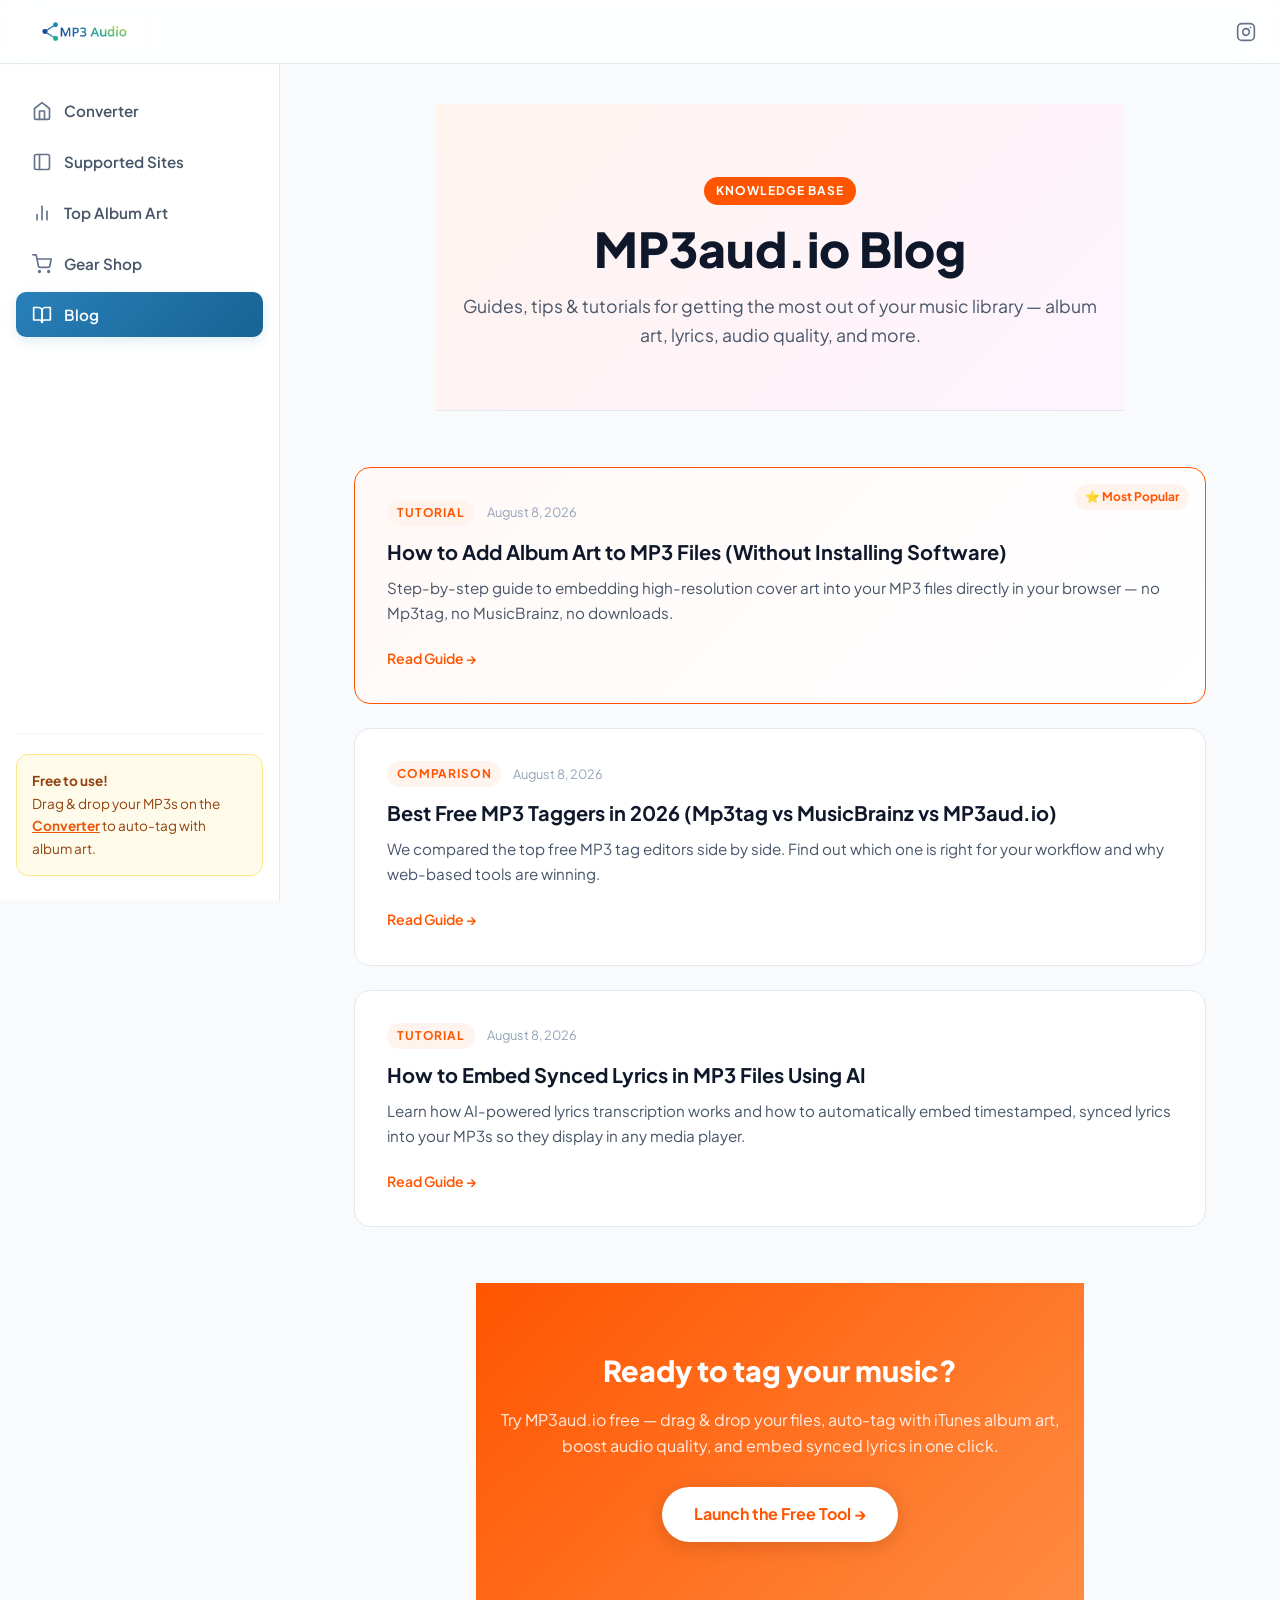
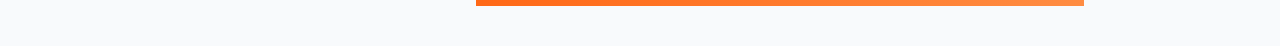
==== blog/index.html @ da97473a "feat: add blog section with landing page and tutorial articles to navigation menu" ====
<!DOCTYPE html>
<html lang="en">
<head>
    <meta charset="UTF-8">
    <meta http-equiv="Content-Type" content="text/html; charset=utf-8">
    <meta name="viewport" content="width=device-width, initial-scale=1.0">
    <title>MP3aud.io Blog — Guides, Tips & Tutorials for Music Lovers</title>
    <meta name="description" content="Learn how to add album art to MP3s, embed synced lyrics, boost audio quality, and manage your music library. Free guides from the MP3aud.io team.">
    <meta name="robots" content="index, follow">
    <link rel="canonical" href="https://mp3aud.io/blog/">
    <meta property="og:title" content="MP3aud.io Blog — Guides & Tutorials for Music Lovers">
    <meta property="og:description" content="Free guides on MP3 tagging, album art embedding, synced lyrics, and audio enhancement.">
    <meta property="og:url" content="https://mp3aud.io/blog/">
    <meta property="og:type" content="website">
    <meta property="og:image" content="https://mp3aud.io/og-image.jpg">
    <link rel="icon" type="image/png" href="../favicon.png">
    <link rel="apple-touch-icon" href="../favicon.png">
    <meta name="theme-color" content="#FF5500">
    <link rel="stylesheet" href="../style.css">
    <link rel="stylesheet" href="blog.css">

    <script type="application/ld+json">
    {
      "@context": "https://schema.org",
      "@type": "Blog",
      "name": "MP3aud.io Blog",
      "url": "https://mp3aud.io/blog/",
      "description": "Guides, tips, and tutorials for managing and enhancing your music library.",
      "publisher": {
        "@type": "Organization",
        "name": "MP3aud.io",
        "url": "https://mp3aud.io"
      }
    }
    </script>
</head>
<body>
    <header class="app-header">
        <div class="header-container">
            <div class="header-brand">
                <button class="menu-toggle" aria-label="Toggle Navigation">
                    <svg viewBox="0 0 24 24" fill="none" stroke="currentColor" stroke-width="2" stroke-linecap="round" stroke-linejoin="round">
                        <line x1="3" y1="12" x2="21" y2="12"></line>
                        <line x1="3" y1="6" x2="21" y2="6"></line>
                        <line x1="3" y1="18" x2="21" y2="18"></line>
                    </svg>
                </button>
                <a href="../index.html" class="header-brand">
                    <img src="../logo.webp" alt="MP3aud.io Logo" class="header-logo">
                </a>
            </div>
            <div class="header-actions">
                <a href="https://www.instagram.com/mp3aud.io?igsh=ZXljNzMxaGtqdWwz&utm_source=qr" target="_blank"
                    aria-label="Follow us on Instagram"
                    style="color: #64748b; display: flex; align-items: center; transition: color 0.2s;">
                    <svg viewBox="0 0 24 24" width="20" height="20" fill="none" stroke="currentColor" stroke-width="2" stroke-linecap="round" stroke-linejoin="round">
                        <rect x="2" y="2" width="20" height="20" rx="5" ry="5"></rect>
                        <path d="M16 11.37A4 4 0 1 1 12.63 8 4 4 0 0 1 16 11.37z"></path>
                        <line x1="17.5" y1="6.5" x2="17.51" y2="6.5"></line>
                    </svg>
                </a>
            </div>
        </div>
    </header>

    <aside class="sidebar-nav">
        <ul class="sidebar-menu">
            <li>
                <a href="../index.html" class="sidebar-link">
                    <svg viewBox="0 0 24 24" fill="none" stroke="currentColor" stroke-width="2" stroke-linecap="round" stroke-linejoin="round"><path d="M3 9l9-7 9 7v11a2 2 0 0 1-2 2H5a2 2 0 0 1-2-2z"></path><polyline points="9 22 9 12 15 12 15 22"></polyline></svg>
                    <span>Converter</span>
                </a>
            </li>
            <li>
                <a href="../supported-sites.html" class="sidebar-link">
                    <svg viewBox="0 0 24 24" fill="none" stroke="currentColor" stroke-width="2" stroke-linecap="round" stroke-linejoin="round"><rect x="3" y="3" width="18" height="18" rx="2" ry="2"></rect><line x1="9" y1="3" x2="9" y2="21"></line></svg>
                    <span>Supported Sites</span>
                </a>
            </li>
            <li>
                <a href="../top-album-art.html" class="sidebar-link">
                    <svg viewBox="0 0 24 24" fill="none" stroke="currentColor" stroke-width="2" stroke-linecap="round" stroke-linejoin="round"><line x1="18" y1="20" x2="18" y2="10"></line><line x1="12" y1="20" x2="12" y2="4"></line><line x1="6" y1="20" x2="6" y2="14"></line></svg>
                    <span>Top Album Art</span>
                </a>
            </li>
            <li>
                <a href="../shop.html" class="sidebar-link">
                    <svg viewBox="0 0 24 24" fill="none" stroke="currentColor" stroke-width="2" stroke-linecap="round" stroke-linejoin="round"><circle cx="9" cy="21" r="1"></circle><circle cx="20" cy="21" r="1"></circle><path d="M1 1h4l2.68 13.39a2 2 0 0 0 2 1.61h9.72a2 2 0 0 0 2-1.61L23 6H6"></path></svg>
                    <span>Gear Shop</span>
                </a>
            </li>
            <li>
                <a href="index.html" class="sidebar-link active">
                    <svg viewBox="0 0 24 24" fill="none" stroke="currentColor" stroke-width="2" stroke-linecap="round" stroke-linejoin="round"><path d="M2 3h6a4 4 0 0 1 4 4v14a3 3 0 0 0-3-3H2z"></path><path d="M22 3h-6a4 4 0 0 0-4 4v14a3 3 0 0 1 3-3h7z"></path></svg>
                    <span>Blog</span>
                </a>
            </li>
        </ul>
        <div class="sidebar-footer">
            <div style="padding: 15px; background: #fffbeb; border: 1px solid #fde68a; border-radius: 12px; font-size: 0.85rem; color: #92400e;">
                <strong>Free to use!</strong><br>
                Drag & drop your MP3s on the <a href="../index.html" style="color: #ea580c; font-weight: bold; text-decoration: underline;">Converter</a> to auto-tag with album art.
            </div>
        </div>
    </aside>

    <main class="main-content">
        <section class="blog-hero">
            <div class="blog-hero-inner">
                <span class="blog-tag">Knowledge Base</span>
                <h1>MP3aud.io Blog</h1>
                <p>Guides, tips & tutorials for getting the most out of your music library — album art, lyrics, audio quality, and more.</p>
            </div>
        </section>

        <section class="blog-grid-section">
            <div class="blog-grid">

                <article class="blog-card featured">
                    <div class="blog-card-badge">⭐ Most Popular</div>
                    <div class="blog-card-meta">
                        <span class="blog-cat">Tutorial</span>
                        <span class="blog-date">August 8, 2026</span>
                    </div>
                    <h2><a href="how-to-add-album-art-to-mp3.html">How to Add Album Art to MP3 Files (Without Installing Software)</a></h2>
                    <p>Step-by-step guide to embedding high-resolution cover art into your MP3 files directly in your browser — no Mp3tag, no MusicBrainz, no downloads.</p>
                    <a href="how-to-add-album-art-to-mp3.html" class="blog-read-more">Read Guide →</a>
                </article>

                <article class="blog-card">
                    <div class="blog-card-meta">
                        <span class="blog-cat">Comparison</span>
                        <span class="blog-date">August 8, 2026</span>
                    </div>
                    <h2><a href="best-free-mp3-taggers-2026.html">Best Free MP3 Taggers in 2026 (Mp3tag vs MusicBrainz vs MP3aud.io)</a></h2>
                    <p>We compared the top free MP3 tag editors side by side. Find out which one is right for your workflow and why web-based tools are winning.</p>
                    <a href="best-free-mp3-taggers-2026.html" class="blog-read-more">Read Guide →</a>
                </article>

                <article class="blog-card">
                    <div class="blog-card-meta">
                        <span class="blog-cat">Tutorial</span>
                        <span class="blog-date">August 8, 2026</span>
                    </div>
                    <h2><a href="how-to-embed-synced-lyrics-mp3.html">How to Embed Synced Lyrics in MP3 Files Using AI</a></h2>
                    <p>Learn how AI-powered lyrics transcription works and how to automatically embed timestamped, synced lyrics into your MP3s so they display in any media player.</p>
                    <a href="how-to-embed-synced-lyrics-mp3.html" class="blog-read-more">Read Guide →</a>
                </article>

            </div>
        </section>

        <section class="blog-cta-section">
            <div class="blog-cta-box">
                <h2>Ready to tag your music?</h2>
                <p>Try MP3aud.io free — drag & drop your files, auto-tag with iTunes album art, boost audio quality, and embed synced lyrics in one click.</p>
                <a href="../index.html" class="blog-cta-btn">Launch the Free Tool →</a>
            </div>
        </section>
    </main>

    <script>
        const menuToggle = document.querySelector('.menu-toggle');
        const sidebar = document.querySelector('.sidebar-nav');
        if (menuToggle && sidebar) {
            menuToggle.addEventListener('click', () => sidebar.classList.toggle('open'));
        }
    </script>
</body>
</html>
---- style.css ----
/* =========================================
   1. GLOBAL & LAYOUT
   ========================================= */
@import url('https://fonts.googleapis.com/css2?family=Plus+Jakarta+Sans:wght@400;500;600;700;800&display=swap');

body {
    font-family: 'Plus Jakarta Sans', -apple-system, BlinkMacSystemFont, "Segoe UI", Roboto, Helvetica, sans-serif;
    background: #f8fafc;
    min-height: 100vh;
    margin: 0;
    display: flex;
    flex-direction: column;
    color: #0f172a;
    overflow-x: hidden;
}

.container {
    width: 100%;
    max-width: 100%;
    padding: 0;
    margin: 0;
    box-sizing: border-box;
}

/* =========================================
   2. APP HEADER & STICKY NAVBAR (SaaS style)
   ========================================= */
.app-header {
    position: fixed;
    top: 0;
    left: 0;
    right: 0;
    height: 64px;
    background: rgba(255, 255, 255, 0.85);
    backdrop-filter: blur(20px);
    -webkit-backdrop-filter: blur(20px);
    border-bottom: 1px solid #e2e8f0;
    z-index: 1000;
    display: flex;
    align-items: center;
    box-shadow: 0 1px 3px rgba(0,0,0,0.02);
}

.header-container {
    width: 100%;
    max-width: 1400px;
    margin: 0 auto;
    padding: 0 24px;
    display: flex;
    justify-content: space-between;
    align-items: center;
    box-sizing: border-box;
}

.header-brand {
    display: flex;
    align-items: center;
    gap: 8px;
    text-decoration: none;
}

.header-logo {
    height: 32px;
    width: auto;
    display: block;
}

.header-actions {
    display: flex;
    align-items: center;
    gap: 16px;
}

.menu-toggle {
    background: transparent;
    border: none;
    color: #64748b;
    cursor: pointer;
    padding: 8px;
    display: none;
    align-items: center;
    justify-content: center;
    border-radius: 8px;
    transition: all 0.2s;
}

.menu-toggle:hover {
    background: #f1f5f9;
    color: #0f172a;
}

/* =========================================
   2b. LEFT SIDEBAR NAVIGATION
   ========================================= */
.sidebar-nav {
    position: fixed;
    top: 64px;
    left: 0;
    bottom: 0;
    width: 280px;
    background: #ffffff;
    border-right: 1px solid #e2e8f0;
    z-index: 990;
    display: flex;
    flex-direction: column;
    justify-content: space-between;
    padding: 24px 16px;
    box-sizing: border-box;
    overflow-y: auto;
    transition: transform 0.3s cubic-bezier(0.4, 0, 0.2, 1);
}

.sidebar-menu {
    display: flex;
    flex-direction: column;
    gap: 6px;
    list-style: none;
    margin: 0;
    padding: 0;
}

.sidebar-link {
    display: flex;
    align-items: center;
    gap: 12px;
    color: #475569;
    text-decoration: none;
    font-size: 0.95rem;
    font-weight: 600;
    padding: 10px 16px;
    border-radius: 10px;
    transition: all 0.2s ease;
}

.sidebar-link svg {
    width: 20px;
    height: 20px;
    stroke-width: 2px;
    color: #64748b;
    transition: all 0.2s ease;
}

.sidebar-link:hover {
    color: #2980b9;
    background: #f8fafc;
}

.sidebar-link:hover svg {
    color: #2980b9;
}

.sidebar-link.active {
    color: #ffffff;
    background: linear-gradient(135deg, #2980b9 0%, #176394 100%);
    box-shadow: 0 4px 12px rgba(41, 128, 185, 0.15);
}

.sidebar-link.active svg {
    color: #ffffff;
}

.sidebar-footer {
    display: flex;
    flex-direction: column;
    gap: 16px;
    margin-top: auto;
    padding-top: 20px;
    border-top: 1px solid #f1f5f9;
}

/* =========================================
   2c. MAIN CONTENT & WORKSPACE
   ========================================= */
.main-content {
    margin-top: 64px;
    margin-left: 280px;
    padding: 40px 24px;
    box-sizing: border-box;
    flex-grow: 1;
    display: flex;
    flex-direction: column;
    align-items: center;
    background: #f8fafc;
}

.content-container {
    width: 100%;
    max-width: 1040px;
    display: flex;
    flex-direction: column;
}

.page-card {
    background: white;
    padding: 2.5rem;
    border-radius: 16px;
    box-shadow: 0 10px 30px rgba(0, 0, 0, 0.03);
    border: 1px solid #e2e8f0;
    text-align: left;
    margin-bottom: 2rem;
    box-sizing: border-box;
}

.logo-container {
    text-align: left;
    margin-bottom: 30px;
}

.main-headline {
    font-size: 2.25rem;
    color: #0f172a;
    margin: 0 0 10px 0;
    line-height: 1.25;
    font-weight: 800;
    letter-spacing: -0.02em;
}

.main-subheadline {
    font-size: 1.125rem !important;
    color: #475569;
    font-weight: 500 !important;
    margin: 0 0 12px 0;
    line-height: 1.5;
}

.h1-subtext {
    font-size: 0.90rem;
    color: #64748b;
    margin-top: 0;
    margin-bottom: 1.5rem;
    line-height: 1.5;
}

/* =========================================
   3. UNIFIED SEARCH BAR & INLINE TOGGLE
   ========================================= */
.unified-search-bar {
    display: flex;
    gap: 8px; 
    background: #ffffff;
    border: 2px solid #e2e8f0;
    border-radius: 12px;
    padding: 6px;
    transition: all 0.3s ease;
    box-shadow: 0 4px 6px rgba(0,0,0,0.02);
    margin-bottom: 20px;
}

.unified-search-bar:focus-within {
    border-color: #2980b9;
    box-shadow: 0 6px 12px rgba(41, 128, 185, 0.15);
}

.unified-search-bar input {
    border: none;
    flex: 1;
    padding: 12px 16px;
    font-size: 1rem;
    background: transparent;
    width: 100%;
    box-sizing: border-box;
}

.unified-search-bar input:focus {
    outline: none;
}

.unified-search-bar button {
    background: linear-gradient(90deg, #2980b9 0%, #2ecc71 100%);
    color: white;
    border: none;
    padding: 0 24px;
    border-radius: 8px;
    font-weight: 700;
    font-size: 1rem;
    cursor: pointer;
    transition: transform 0.2s, box-shadow 0.2s;
    white-space: nowrap;
}

.unified-search-bar button:hover:not(:disabled) {
    transform: translateY(-1px);
    box-shadow: 0 4px 10px rgba(46, 204, 113, 0.3);
}

.unified-search-bar button:disabled {
    background: #cbd5e1;
    color: #64748b;
    cursor: not-allowed;
    box-shadow: none;
    transform: none;
}

.unified-search-bar .clear-input-btn {
    background: transparent;
    color: #94a3b8;
    padding: 0 10px;
    box-shadow: none;
    display: flex;
    align-items: center;
}

.unified-search-bar .clear-input-btn:hover {
    color: #ef4444;
    transform: none;
}

.unified-search-bar #resetBtn {
    background: #f1f5f9;
    color: #475569;
    padding: 0 16px;
    box-shadow: none;
}

.unified-search-bar #resetBtn:hover:not(:disabled) {
    background: #e2e8f0;
    transform: translateY(-1px);
}

.unified-search-bar #resetBtn:disabled {
    background: #f8fafc;
    color: #cbd5e1;
    cursor: not-allowed;
    transform: none;
}

.inline-ai-toggle {
    display: flex;
    align-items: center;
    gap: 12px; 
    margin: 0;
    flex: 1; 
    min-width: 280px;
    justify-content: center;
    background: #f8fafc;
    border: 1px solid #e2e8f0;
    border-radius: 8px;
    padding: 9px 16px; 
    box-sizing: border-box;
}

.premium-badge {
    background: linear-gradient(90deg, #f59e0b 0%, #d97706 100%);
    color: white;
    font-size: 0.65rem;
    font-weight: 800;
    padding: 2px 6px;
    border-radius: 12px;
    margin-left: 6px;
    vertical-align: middle;
    text-transform: uppercase;
    letter-spacing: 0.5px;
    box-shadow: 0 2px 4px rgba(245, 158, 11, 0.3);
    display: inline-block;
    white-space: nowrap;
}

.premium-badge.free-badge {
    background: #2ecc71;
    box-shadow: 0 2px 4px rgba(46, 204, 113, 0.3);
    white-space: normal;
    text-align: center;
}

.inline-ai-toggle .toggle-text {
    display: flex;
    align-items: center;
    justify-content: space-between;
    flex-grow: 1;
    gap: 8px;
}

.switch {
    position: relative;
    display: inline-block;
    width: 46px;
    height: 26px;
    flex-shrink: 0;
}

.switch input { opacity: 0; width: 0; height: 0; }

.slider {
    position: absolute;
    cursor: pointer;
    top: 0; left: 0; right: 0; bottom: 0;
    background-color: #cbd5e1;
    transition: .4s;
}

.slider:before {
    position: absolute;
    content: "";
    height: 20px;
    width: 20px;
    left: 3px;
    bottom: 3px;
    background-color: white;
    transition: .4s;
    box-shadow: 0 2px 4px rgba(0,0,0,0.2);
}

input:checked + .slider { background-color: #2ecc71; }
input:checked + .slider:before { transform: translateX(20px); }
.slider.round { border-radius: 34px; }
.slider.round:before { border-radius: 50%; }

/* =========================================
   3b. UPLOAD CONTAINER & DROPZONE (NEW)
   ========================================= */
.upload-container {
    display: flex;
    flex-direction: column;
    gap: 15px;
    margin-bottom: 20px;
}

.large-dropzone {
    padding: 40px 20px;
    font-size: 1.05rem;
    color: #64748b;
    background: #f8fafc;
    cursor: pointer;
    display: flex;
    flex-direction: column;
    align-items: center;
    justify-content: center;
    border: 2px dashed #cbd5e1;
    border-radius: 12px;
    transition: all 0.2s ease;
    text-align: center;
}

.large-dropzone:hover {
    background: #f1f5f9;
    border-color: #94a3b8;
}

.file-counter {
    display: flex;
    justify-content: center;
    align-items: center;
    flex-wrap: wrap;
    gap: 12px;
    margin-top: 5px;
    margin-bottom: 5px;
    animation: fadeIn 0.3s ease-out;
}

.file-counter.hidden {
    display: none;
}

.counter-badge {
    display: inline-flex;
    align-items: center;
    gap: 8px;
    padding: 8px 16px;
    border-radius: 20px;
    font-size: 0.9rem;
    font-weight: 700;
    transition: all 0.3s ease;
}

.counter-badge.hidden {
    display: none;
}

/* Global Stats Badge (Slate Palette) */
.global-badge {
    background: linear-gradient(135deg, #f1f5f9 0%, #e2e8f0 100%);
    border: 1px solid #cbd5e1;
    color: #475569;
    box-shadow: 0 4px 12px rgba(71, 85, 105, 0.06);
}

.global-badge svg {
    color: #64748b;
}

/* Selected Tracks Badge (Sky Palette) */
.selected-badge {
    background: linear-gradient(135deg, #e0f2fe 0%, #bae6fd 100%);
    border: 1px solid #7dd3fc;
    color: #0369a1;
    box-shadow: 0 4px 12px rgba(3, 105, 161, 0.08);
}

.selected-badge svg {
    color: #0284c7;
}

@keyframes fadeIn {
    from { opacity: 0; transform: translateY(-5px); }
    to { opacity: 1; transform: translateY(0); }
}

.action-buttons {
    display: flex;
    gap: 10px;
}

.action-buttons #convertBtn {
    flex: 3;
    background: linear-gradient(90deg, #2980b9 0%, #2ecc71 100%);
    color: white;
    border: none;
    padding: 14px 24px;
    border-radius: 8px;
    font-weight: 700;
    font-size: 1rem;
    cursor: pointer;
    transition: transform 0.2s, box-shadow 0.2s;
}

.action-buttons #convertBtn:hover:not(:disabled) {
    transform: translateY(-1px);
    box-shadow: 0 4px 10px rgba(46, 204, 113, 0.3);
}

.action-buttons #convertBtn:disabled {
    background: #cbd5e1;
    color: #64748b;
    cursor: not-allowed;
    box-shadow: none;
    transform: none;
}

.action-buttons #resetBtn {
    flex: 1;
    background: #f1f5f9;
    color: #475569;
    border: none;
    padding: 14px 16px;
    border-radius: 8px;
    font-weight: 700;
    font-size: 1rem;
    cursor: pointer;
    transition: transform 0.2s, background 0.2s;
}

.action-buttons #resetBtn:hover:not(:disabled) {
    background: #e2e8f0;
    transform: translateY(-1px);
}

.action-buttons #resetBtn:disabled {
    background: #f8fafc;
    color: #cbd5e1;
    cursor: not-allowed;
    transform: none;
}

/* =========================================
   4. ADVANCED OPTIONS & SECONDARY BUTTONS
   ========================================= */

.options-row {
    display: flex;
    align-items: stretch; 
    justify-content: space-between;
    gap: 12px;
    margin-top: 10px;
    margin-bottom: 15px;
}

.advanced-btn {
    flex: 3; 
    display: flex; 
    align-items: center;
    justify-content: center;
    background: #f8fafc;
    border: 1px solid #e2e8f0;
    border-radius: 8px;
    padding: 9px 16px;
    color: #64748b;
    font-weight: 600;
    font-size: 0.85rem;
    cursor: pointer;
    transition: all 0.2s;
    box-sizing: border-box;
}

.advanced-btn:hover {
    background: #f1f5f9;
}

.micro-label {
    font-size: 0.75rem;
    color: #64748b;
    margin-bottom: 6px;
    font-weight: 600;
}

.input-group { 
    display: flex; 
    gap: 8px; 
}

input[type="text"], input[type="email"] { 
    padding: 14px 16px; 
    border: 1px solid #cbd5e1; 
    border-radius: 8px; 
    font-size: 1rem; 
    width: 100%;
    box-sizing: border-box;
    flex: 1;
    transition: all 0.2s;
}

input[type="text"]:focus, input[type="email"]:focus { 
    border-color: #2980b9; 
    outline: none; 
}

.input-error {
    border-color: #ef4444 !important;
    background-color: #fef2f2 !important;
    box-shadow: 0 0 0 2px rgba(239, 68, 68, 0.2);
}

#cancelBtn {
    flex: 1;
    padding: 12px;
    border-radius: 8px;
    font-weight: 600;
    cursor: pointer;
    transition: all 0.2s;
    border: 2px solid #fee2e2;
    background: #fef2f2;
    color: #ef4444;
}

#cancelBtn:hover:not(:disabled) {
    background: #fee2e2;
    border-color: #fecaca;
}

#cancelBtn:disabled { 
    background: #fca5a5; 
    color: white; 
    cursor: not-allowed; 
    border: none;
}

/* =========================================
   5. PROGRESS BAR & STATUS
   ========================================= */
#progressBar {
    width: 100%;
    height: 24px;
    background: #f1f5f9;
    border-radius: 12px;
    overflow: hidden;
    margin: 1.5rem 0;
    box-shadow: inset 0 2px 4px rgba(0,0,0,0.05);
    position: relative;
}

#progressFill {
    height: 100%;
    background: linear-gradient(90deg, #2980b9 0%, #2ecc71 100%);
    width: 0%;
    transition: width 0.4s cubic-bezier(0.4, 0, 0.2, 1);
    display: flex;
    align-items: center;
    justify-content: center;
    color: white;
    font-weight: 700;
    font-size: 0.75rem;
    text-shadow: 0 1px 2px rgba(0,0,0,0.2);
    border-radius: 12px;
}

#status { 
    margin: 1.5rem 0; 
    font-size: 0.9rem; 
    color: #475569; 
    min-height: 50px; 
    text-align: center;
}

.spinner {
    border: 3px solid rgba(0,0,0,0.1); 
    width: 28px; 
    height: 28px; 
    border-radius: 50%;
    border-left-color: #2980b9; 
    animation: spin 0.8s linear infinite; 
    margin: 0 auto 10px;
}

.queue-box {
    background: #ecfdf5; 
    border: 1px solid #6ee7b7; 
    padding: 15px;
    border-radius: 8px;
    color: #065f46; 
    margin-top: 10px;
    box-shadow: 0 2px 4px rgba(0,0,0,0.05);
}

.queue-spinner {
    border-top-color: #2ecc71 !important; 
    border-left-color: rgba(0,0,0,0.1) !important;
}

@keyframes spin { 0% { transform: rotate(0deg); } 100% { transform: rotate(360deg); } }
.hidden { display: none !important; }

/* =========================================
   6. DOWNLOAD AREA & FOOTER
   ========================================= */
.download-separator {
    margin-top: 1.5rem;
    padding-top: 1rem;
    border-top: 1px solid #e2e8f0;
}

#downloadList { 
    list-style: none; 
    padding: 0; 
    margin-top: 1rem; 
    text-align: left;
}

.zip-btn { 
    display: flex;
    justify-content: center;
    align-items: center;
    gap: 10px;
    background: #1e293b; 
    color: white; 
    padding: 16px; 
    text-align: center; 
    border-radius: 8px; 
    text-decoration: none; 
    margin-bottom: 12px; 
    font-weight: bold; 
    transition: all 0.2s;
    border-bottom: 4px solid #0f172a; 
}

.zip-btn:hover { 
    background: #2c3e50;
    transform: translateY(1px);
    border-bottom-width: 2px;
}

footer { 
    text-align: center;
    margin-top: 40px;
    padding: 20px 0;
    border-top: 1px solid #e2e8f0; 
    font-size: 0.75rem; 
    color: #94a3b8;
}

footer p { margin: 0 0 10px 0; }
.footer-links { text-align: center; }
.footer-links a { color: #2980b9; text-decoration: none; margin: 0 5px; cursor: pointer; }

/* =========================================
   7. MODALS & EXAMPLE COMPARISON
   ========================================= */
.modal { 
    display: none; 
    position: fixed; 
    z-index: 1000; 
    left: 0; 
    top: 0; 
    width: 100%; 
    height: 100%; 
    background: rgba(0,0,0,0.5); 
    align-items: center; 
    justify-content: center; 
}

.modal-content { 
    background: white; 
    padding: 25px; 
    border-radius: 12px; 
    position: relative; 
    max-width: 500px; 
    width: 90%; 
    max-height: 85vh; 
    overflow-y: auto; 
    text-align: left;
}

.modal-content h2 { margin-top: 0; color: #1e293b; }
.modal-content p, .modal-content li { color: #334155; line-height: 1.5; font-size: 0.9rem; }
.modal-content ul { padding-left: 20px; }

.close { 
    position: absolute; 
    right: 15px; 
    top: 10px; 
    font-size: 28px; 
    cursor: pointer; 
    color: #94a3b8; 
}

.example-comparison {
    display: flex;
    flex-direction: column;
    gap: 15px;
    margin-top: 20px;
    align-items: center;
}

@media (min-width: 600px) {
    .example-comparison {
        flex-direction: row;
        align-items: stretch;
    }
}

.example-box {
    flex: 1;
    border-radius: 8px;
    overflow: hidden;
    border: 1px solid #e2e8f0;
    width: 100%;
}

.example-header {
    padding: 10px;
    font-weight: bold;
    font-size: 0.85rem;
    text-align: center;
}

.raw-header { background: #f1f5f9; color: #475569; }
.pro-header { background: #eff6ff; color: #1e40af; border-bottom: 1px solid #bfdbfe; }

.example-body {
    padding: 15px;
    font-size: 0.85rem;
    color: #334155;
    background: #ffffff;
    line-height: 1.5;
}

.raw-body { font-style: italic; color: #64748b; }
.pro-body ul, .pro-body ol { margin-top: 5px; padding-left: 20px; margin-bottom: 10px; }
.example-icon { display: flex; align-items: center; justify-content: center; }

/* =========================================
   8. TOP UTILITY BAR & NOTICES
   ========================================= */
.utility-bar {
    display: flex;
    justify-content: space-between;
    align-items: center;
    margin-bottom: 10px; 
    padding-bottom: 10px;
    border-bottom: 1px solid #f1f5f9; 
}

.social-icons { display: flex; gap: 15px; }
.social-icons a { color: #64748b; transition: color 0.2s ease; display: flex; align-items: center; }
.social-icons a:hover { color: #2980b9; }

.secure-note {
    font-size: 0.75rem;
    color: #94a3b8;
    margin: 4px 0 20px 5px;
    text-align: left;
    display: flex;
    align-items: center;
    gap: 4px;
    width: 100%;
}

/* =========================================
   9. AUTHENTICATION & DASHBOARD
   ========================================= */
.auth-box {
    background: #ffffff;
    border: 1px solid #e2e8f0;
    padding: 25px;
    border-radius: 12px;
    margin-bottom: 20px;
    box-shadow: 0 12px 30px rgba(0,0,0,0.05);
    position: relative;
    text-align: left;
}

.auth-box::before {
    content: '';
    position: absolute;
    top: 0;
    left: 0;
    right: 0;
    height: 4px;
    background: linear-gradient(90deg, #f59e0b 0%, #4f46e5 100%);
    border-radius: 12px 12px 0 0;
}

#sendLinkBtn {
    background: linear-gradient(90deg, #f59e0b 0%, #4f46e5 100%);
    color: white;
    border: none;
    padding: 14px 16px;
    border-radius: 8px;
    font-weight: 700;
    font-size: 0.85rem;
    cursor: pointer;
    transition: transform 0.2s, box-shadow 0.2s;
    white-space: nowrap;
    flex-shrink: 0;
}

#sendLinkBtn:hover:not(:disabled) {
    transform: translateY(-1px);
    box-shadow: 0 4px 10px rgba(139, 92, 246, 0.3);
}

#sendLinkBtn:disabled {
    background: #cbd5e1;
    cursor: not-allowed;
    transform: none;
    box-shadow: none;
}

.dashboard-box {
    background: #ffffff;
    border: 2px solid #e2e8f0;
    padding: 20px;
    border-radius: 12px;
    margin-bottom: 20px;
    text-align: left;
    box-shadow: 0 4px 6px rgba(0,0,0,0.02);
}

.dashboard-header {
    display: flex;
    justify-content: space-between;
    align-items: center;
    margin-bottom: 15px;
    padding-bottom: 10px;
    border-bottom: 1px solid #f1f5f9;
}

.stats-row {
    display: flex;
    gap: 10px;
    margin-bottom: 15px;
}

.stat-pill {
    flex: 1;
    background: #f1f5f9;
    padding: 10px;
    border-radius: 8px;
    font-size: 0.85rem;
    color: #475569;
    text-align: center;
    border: 1px solid #e2e8f0;
}

.stat-pill strong {
    display: block;
    font-size: 1.1rem;
    color: #0f172a;
    margin-top: 4px;
}

.billing-actions-row {
    display: flex;
    gap: 12px;
}

.premium-btn {
    width: 100%;
    background: linear-gradient(90deg, #f59e0b 0%, #ea580c 100%);
    color: white;
    border: none;
    padding: 12px;
    border-radius: 8px;
    font-weight: 700;
    font-size: 1rem;
    cursor: pointer;
    transition: transform 0.2s, box-shadow 0.2s;
}

.premium-btn:hover:not(:disabled) {
    transform: translateY(-1px);
    box-shadow: 0 4px 10px rgba(234, 88, 12, 0.3);
}

.premium-btn:disabled {
    background: #cbd5e1;
    cursor: not-allowed;
    transform: none;
    box-shadow: none;
}

.subscribe-btn {
    width: 100%;
    background: linear-gradient(90deg, #8b5cf6 0%, #4f46e5 100%);
    color: white;
    border: none;
    padding: 12px;
    border-radius: 8px;
    font-weight: 700;
    font-size: 1rem;
    cursor: pointer;
    transition: transform 0.2s, box-shadow 0.2s;
    margin-top: 10px;
}

.billing-actions-row .premium-btn,
.billing-actions-row .subscribe-btn {
    margin-top: 15px;
    flex: 1;
}

.subscribe-btn:hover:not(:disabled) {
    transform: translateY(-1px);
    box-shadow: 0 4px 10px rgba(79, 70, 229, 0.3);
}

.subscribe-btn:disabled {
    background: #cbd5e1;
    cursor: not-allowed;
    transform: none;
    box-shadow: none;
}

.text-btn {
    background: transparent;
    border: none;
    color: #ef4444;
    font-size: 0.85rem;
    font-weight: 600;
    cursor: pointer;
    padding: 0;
}

.text-btn:hover {
    text-decoration: underline;
}

.alert-message {
    padding: 12px;
    border-radius: 8px;
    margin-bottom: 15px;
    font-size: 0.9rem;
    font-weight: 600;
}

.alert-success { 
    background: #dcfce7; 
    color: #166534; 
    border: 1px solid #bbf7d0; 
}

.alert-error { 
    background: #fee2e2; 
    color: #991b1b; 
    border: 1px solid #fecaca; 
}

/* =========================================
   10. CONVERSION SUMMARY TABLE
   ========================================= */
.summary-container {
    margin: 15px 0 20px 0;
    text-align: left;
    background: #f8fafc;
    border: 1px solid #e2e8f0;
    border-radius: 8px;
    padding: 15px;
}

.summary-title {
    margin-top: 0;
    font-size: 0.95rem;
    color: #1e293b;
    margin-bottom: 10px;
}

.summary-table {
    width: 100%;
    border-collapse: collapse;
    font-size: 0.85rem;
    background: #ffffff;
    border-radius: 6px;
    overflow: hidden;
    border: 1px solid #e2e8f0;
}

.summary-table th, .summary-table td {
    padding: 10px 12px;
    text-align: left;
    border-bottom: 1px solid #e2e8f0;
}

.summary-table th {
    background: #f1f5f9;
    font-weight: 600;
    color: #475569;
}

.summary-table tr:last-child td {
    border-bottom: none;
}

.summary-table td:first-child {
    font-weight: 500;
    color: #334155;
    width: 45%;
}

.summary-table td:last-child {
    color: #ef4444; 
}

/* =========================================
   11. PROCESS CARD (NEW)
   ========================================= */
.process-card {
    background: #ffffff;
    border: 1px solid #e2e8f0;
    padding: 25px;
    border-radius: 12px;
    /* Soft blue/gray drop shadow to make it lift off the page */
    box-shadow: 0 12px 30px rgba(41, 128, 185, 0.08); 
    margin-top: 25px;
    margin-bottom: 20px;
    position: relative;
}

/* Adds a sleek colorful gradient strip to the top edge */
.process-card::before {
    content: '';
    position: absolute;
    top: 0;
    left: 0;
    right: 0;
    height: 4px;
    background: linear-gradient(90deg, #2980b9 0%, #2ecc71 100%);
    border-radius: 12px 12px 0 0;
}

/* =========================================
   12. TOAST NOTIFICATIONS
   ========================================= */
#toast-container {
    position: fixed;
    bottom: 24px;
    right: 24px;
    display: flex;
    flex-direction: column;
    gap: 12px;
    z-index: 9999;
    pointer-events: none;
}

.toast {
    background: #ffffff;
    color: #1e293b;
    padding: 12px 18px;
    border-radius: 8px;
    box-shadow: 0 10px 25px rgba(0,0,0,0.1);
    display: flex;
    align-items: center;
    gap: 10px;
    font-size: 0.9rem;
    font-weight: 600;
    animation: slideInRight 0.3s cubic-bezier(0.175, 0.885, 0.32, 1.275) forwards;
    pointer-events: auto;
}

.toast-success { border-left: 4px solid #2ecc71; }
.toast-success svg { color: #2ecc71; }
.toast-error { border-left: 4px solid #ef4444; }
.toast-error svg { color: #ef4444; }
.toast-info { border-left: 4px solid #3b82f6; }
.toast-info svg { color: #3b82f6; }

.toast.fade-out { animation: fadeOutRight 0.3s ease forwards; }

@keyframes slideInRight {
    from { transform: translateX(150%); opacity: 0; }
    to { transform: translateX(0); opacity: 1; }
}

@keyframes fadeOutRight {
    from { transform: translateX(0); opacity: 1; }
    to { transform: translateX(150%); opacity: 0; }
}

/* =========================================
   13. SEO FEATURES SECTION
   ========================================= */
.seo-features-section {
    margin-top: 35px;
    margin-bottom: 20px;
    text-align: left;
    border-top: 1px dashed #cbd5e1;
    padding-top: 30px;
}

.seo-section-title {
    font-size: 1.05rem;
    color: #1e293b;
    font-weight: 800;
    margin-bottom: 22px;
    text-align: center;
    line-height: 1.4;
}

.seo-feature-grid {
    display: flex;
    flex-direction: column;
    gap: 20px;
}

@media (min-width: 768px) {
    .seo-feature-grid {
        display: grid;
        grid-template-columns: repeat(2, 1fr);
        gap: 24px 32px;
    }
}

.seo-feature-card {
    display: flex;
    gap: 14px;
    align-items: flex-start;
}

.seo-feature-icon {
    flex-shrink: 0;
    background: #f0fdf4;
    color: #16a34a;
    width: 38px;
    height: 38px;
    border-radius: 8px;
    display: flex;
    align-items: center;
    justify-content: center;
    box-shadow: 0 2px 5px rgba(22, 163, 74, 0.08);
}

.seo-feature-text {
    flex: 1;
}

.seo-feature-card h3 {
    font-size: 0.95rem;
    color: #1e293b;
    font-weight: 700;
    margin: 0 0 6px 0;
}

.seo-feature-card p {
    font-size: 0.85rem;
    color: #64748b;
    margin: 0;
    line-height: 1.5;
}

/* =========================================
   15. SAAS INTEGRATED SIDEBAR ELEMENTS & RESPONSIVE BREAKPOINTS
   ========================================= */
.menu-toggle svg {
    width: 24px;
    height: 24px;
}

.sidebar-nav .dashboard-box,
.sidebar-nav .auth-box {
    border: none;
    padding: 12px 8px;
    box-shadow: none;
    margin-top: 0 !important;
    background: transparent;
}

.sidebar-nav .auth-box::before {
    display: none;
}

.sidebar-nav .pricing-tiers {
    flex-direction: column;
    gap: 12px;
}

.sidebar-nav .tier-card {
    min-width: 100%;
    margin-bottom: 0;
    box-sizing: border-box;
}

@media (max-width: 992px) {
    .menu-toggle {
        display: flex;
    }
    
    .sidebar-nav {
        transform: translateX(-100%);
        top: 64px;
        box-shadow: 10px 0 30px rgba(0,0,0,0.08);
    }
    
    .sidebar-nav.open {
        transform: translateX(0);
    }
    
    .main-content {
        margin-left: 0;
        padding: 30px 16px;
    }
    
    /* Reset sidebar elements back to card layouts on mobile */
    .sidebar-nav .dashboard-box,
    .sidebar-nav .auth-box {
        border: 1px solid #e2e8f0;
        padding: 20px;
        box-shadow: 0 4px 6px rgba(0,0,0,0.02);
        background: #ffffff;
        margin-top: 15px !important;
    }
    
    .sidebar-nav .auth-box::before {
        display: block;
    }
}

/* =========================================
   16. WORKSPACE TWO-COLUMN LAYOUT
   ========================================= */
.workspace-layout {
    display: flex;
    gap: 24px;
    width: 100%;
    align-items: stretch;
    margin-top: 15px;
}

#conversionToolContainer {
    flex: 3;
    min-width: 0;
    margin-top: 0 !important;
    margin-bottom: 0 !important;
}

#loginFormContainer {
    flex: 2;
    min-width: 0;
    margin: 0 !important;
    box-sizing: border-box;
}

@media (max-width: 992px) {
    .workspace-layout {
        flex-direction: column;
        gap: 20px;
    }
    
    #conversionToolContainer {
        flex: none;
    }

    #loginFormContainer {
        flex: none;
        width: 100%;
        max-width: 600px;
        margin: 20px auto 0 auto !important;
    }

    #workspacePricingContainer {
        flex: none;
        width: 100%;
    }

    .workspace-tier-card {
        flex: none;
        width: 100%;
        max-width: 600px;
        margin: 0 auto !important;
    }
}

/* =========================================
   17. WORKSPACE TIERS LAYOUT
   ========================================= */
#workspacePricingContainer {
    display: flex;
    flex-direction: column;
    gap: 20px;
    flex: 2;
    min-width: 0;
    box-sizing: border-box;
}

.workspace-tier-card {
    background: #ffffff;
    border: 1px solid #e2e8f0;
    padding: 25px;
    border-radius: 12px;
    box-shadow: 0 12px 30px rgba(0, 0, 0, 0.05);
    position: relative;
    text-align: center;
    flex: 1;
    min-width: 0;
    margin: 0 !important;
    box-sizing: border-box;
    display: flex;
    flex-direction: column;
    justify-content: space-between;
}

.workspace-tier-card::before {
    content: '';
    position: absolute;
    top: 0;
    left: 0;
    right: 0;
    height: 4px;
    border-radius: 12px 12px 0 0;
}

.pay-as-you-go-card::before {
    background: linear-gradient(90deg, #f59e0b 0%, #ea580c 100%);
}

.pro-subscription-card::before {
    background: linear-gradient(90deg, #3b82f6 0%, #2563eb 100%);
}

/* =========================================
   18. MOBILE RESPONSIVE TOGGLES & CARD PADDING
   ========================================= */
@media (max-width: 600px) {
    .process-card {
        padding: 16px;
    }
    
    .options-row {
        gap: 12px !important;
        margin-top: 12px !important;
        margin-bottom: 12px !important;
    }
    
    .inline-ai-toggle {
        min-width: unset;
        width: 100%;
        gap: 8px;
        padding: 8px 12px;
    }
    
    .inline-ai-toggle .toggle-text {
        flex-wrap: wrap;
        gap: 4px 8px;
    }
    
    .inline-ai-toggle .feature-title {
        white-space: normal !important;
        font-size: 0.85rem !important;
    }
}
---- blog/blog.css ----
/* =========================================
   BLOG SHARED STYLES - MP3aud.io
   ========================================= */
@import url('https://fonts.googleapis.com/css2?family=Plus+Jakarta+Sans:wght@400;500;600;700;800&display=swap');

*, *::before, *::after { box-sizing: border-box; }

:root {
    --brand: #FF5500;
    --brand-dark: #cc4400;
    --brand-light: #fff3ee;
    --text-primary: #0f172a;
    --text-secondary: #475569;
    --text-muted: #94a3b8;
    --bg: #f8fafc;
    --surface: #ffffff;
    --border: #e2e8f0;
    --radius: 16px;
    --shadow: 0 4px 24px rgba(0,0,0,0.07);
    --shadow-hover: 0 8px 40px rgba(0,0,0,0.12);
}

body {
    font-family: 'Plus Jakarta Sans', -apple-system, BlinkMacSystemFont, "Segoe UI", Roboto, Helvetica, sans-serif;
    background: var(--bg);
    color: var(--text-primary);
    margin: 0;
    line-height: 1.65;
}

a { color: var(--brand); text-decoration: none; }
a:hover { text-decoration: underline; }

/* =========================================
   HEADER
   ========================================= */
.blog-header {
    position: sticky;
    top: 0;
    background: rgba(255,255,255,0.9);
    backdrop-filter: blur(20px);
    -webkit-backdrop-filter: blur(20px);
    border-bottom: 1px solid var(--border);
    z-index: 100;
    padding: 0 24px;
}
.blog-header-inner {
    max-width: 900px;
    margin: 0 auto;
    height: 64px;
    display: flex;
    align-items: center;
    justify-content: space-between;
}
.blog-logo { height: 28px; width: auto; }
.blog-logo-link { display: flex; align-items: center; }
.blog-nav { display: flex; gap: 24px; }
.blog-nav a {
    font-size: 0.875rem;
    font-weight: 500;
    color: var(--text-secondary);
    transition: color 0.2s;
}
.blog-nav a:hover { color: var(--brand); text-decoration: none; }

/* =========================================
   BLOG INDEX - HERO
   ========================================= */
.blog-hero {
    background: linear-gradient(135deg, #fff3ee 0%, #fdf4ff 100%);
    border-bottom: 1px solid var(--border);
    padding: 72px 24px 60px;
    text-align: center;
}
.blog-hero-inner { max-width: 640px; margin: 0 auto; }
.blog-tag {
    display: inline-block;
    background: var(--brand);
    color: white;
    font-size: 0.75rem;
    font-weight: 700;
    letter-spacing: 0.08em;
    text-transform: uppercase;
    padding: 4px 12px;
    border-radius: 20px;
    margin-bottom: 16px;
}
.blog-hero h1 {
    font-size: clamp(2rem, 5vw, 3rem);
    font-weight: 800;
    margin: 0 0 16px;
    color: var(--text-primary);
    line-height: 1.15;
}
.blog-hero p {
    font-size: 1.1rem;
    color: var(--text-secondary);
    margin: 0;
}

/* =========================================
   BLOG GRID (index)
   ========================================= */
.blog-grid-section {
    max-width: 900px;
    margin: 0 auto;
    padding: 56px 24px;
}
.blog-grid {
    display: grid;
    grid-template-columns: 1fr;
    gap: 24px;
}
.blog-card {
    background: var(--surface);
    border: 1px solid var(--border);
    border-radius: var(--radius);
    padding: 32px;
    transition: transform 0.2s, box-shadow 0.2s;
    position: relative;
}
.blog-card:hover {
    transform: translateY(-3px);
    box-shadow: var(--shadow-hover);
}
.blog-card.featured {
    border-color: var(--brand);
    background: linear-gradient(135deg, #fff9f7, #ffffff);
}
.blog-card-badge {
    position: absolute;
    top: 16px;
    right: 16px;
    font-size: 0.75rem;
    font-weight: 700;
    color: var(--brand);
    background: var(--brand-light);
    padding: 3px 10px;
    border-radius: 20px;
}
.blog-card-meta {
    display: flex;
    gap: 12px;
    align-items: center;
    margin-bottom: 12px;
}
.blog-cat {
    font-size: 0.75rem;
    font-weight: 700;
    text-transform: uppercase;
    letter-spacing: 0.07em;
    color: var(--brand);
    background: var(--brand-light);
    padding: 3px 10px;
    border-radius: 20px;
}
.blog-date {
    font-size: 0.8rem;
    color: var(--text-muted);
}
.blog-card h2 {
    font-size: 1.25rem;
    font-weight: 700;
    margin: 0 0 10px;
    line-height: 1.35;
}
.blog-card h2 a { color: var(--text-primary); }
.blog-card h2 a:hover { color: var(--brand); text-decoration: none; }
.blog-card > p { color: var(--text-secondary); margin: 0 0 20px; font-size: 0.95rem; }
.blog-read-more {
    font-size: 0.875rem;
    font-weight: 600;
    color: var(--brand);
    display: inline-flex;
    align-items: center;
    gap: 4px;
    transition: gap 0.2s;
}
.blog-read-more:hover { gap: 8px; text-decoration: none; }

/* =========================================
   CTA SECTION
   ========================================= */
.blog-cta-section {
    background: linear-gradient(135deg, #FF5500, #ff8c42);
    padding: 64px 24px;
    text-align: center;
}
.blog-cta-box { max-width: 560px; margin: 0 auto; }
.blog-cta-box h2 { color: white; font-size: 1.8rem; font-weight: 800; margin: 0 0 12px; }
.blog-cta-box p { color: rgba(255,255,255,0.88); margin: 0 0 28px; font-size: 1rem; }
.blog-cta-btn {
    display: inline-block;
    background: white;
    color: var(--brand);
    font-weight: 700;
    font-size: 1rem;
    padding: 14px 32px;
    border-radius: 50px;
    transition: transform 0.2s, box-shadow 0.2s;
    box-shadow: 0 4px 20px rgba(0,0,0,0.15);
}
.blog-cta-btn:hover { transform: translateY(-2px); box-shadow: 0 8px 32px rgba(0,0,0,0.2); text-decoration: none; }

/* =========================================
   FOOTER
   ========================================= */
.blog-footer {
    text-align: center;
    padding: 32px 24px;
    border-top: 1px solid var(--border);
    font-size: 0.85rem;
    color: var(--text-muted);
}
.blog-footer a { color: var(--text-secondary); }
.blog-footer a:hover { color: var(--brand); }

/* =========================================
   ARTICLE PAGE
   ========================================= */
.article-main {
    max-width: 740px;
    margin: 0 auto;
    padding: 56px 24px 80px;
}
.article-breadcrumb {
    font-size: 0.82rem;
    color: var(--text-muted);
    margin-bottom: 28px;
    display: flex;
    gap: 6px;
    align-items: center;
}
.article-breadcrumb a { color: var(--text-muted); }
.article-breadcrumb a:hover { color: var(--brand); text-decoration: none; }
.article-header { margin-bottom: 40px; }
.article-cats {
    display: flex;
    gap: 10px;
    margin-bottom: 14px;
    flex-wrap: wrap;
}
.article-cat {
    font-size: 0.75rem;
    font-weight: 700;
    text-transform: uppercase;
    letter-spacing: 0.07em;
    color: var(--brand);
    background: var(--brand-light);
    padding: 3px 10px;
    border-radius: 20px;
}
.article-header h1 {
    font-size: clamp(1.6rem, 4vw, 2.4rem);
    font-weight: 800;
    line-height: 1.2;
    margin: 0 0 16px;
    color: var(--text-primary);
}
.article-meta { font-size: 0.85rem; color: var(--text-muted); margin-bottom: 0; }
.article-intro {
    font-size: 1.1rem;
    color: var(--text-secondary);
    background: var(--brand-light);
    border-left: 4px solid var(--brand);
    padding: 20px 24px;
    border-radius: 0 12px 12px 0;
    margin-bottom: 40px;
    line-height: 1.7;
}
.article-body h2 {
    font-size: 1.35rem;
    font-weight: 700;
    margin: 44px 0 12px;
    color: var(--text-primary);
    padding-bottom: 10px;
    border-bottom: 2px solid var(--border);
}
.article-body h3 {
    font-size: 1.05rem;
    font-weight: 700;
    margin: 28px 0 8px;
    color: var(--text-primary);
}
.article-body p { color: var(--text-secondary); margin: 0 0 20px; }
.article-body ul, .article-body ol {
    color: var(--text-secondary);
    margin: 0 0 20px;
    padding-left: 24px;
}
.article-body li { margin-bottom: 8px; }
.article-body strong { color: var(--text-primary); }
.step-box {
    background: var(--surface);
    border: 1px solid var(--border);
    border-radius: 12px;
    padding: 20px 24px;
    margin-bottom: 16px;
    display: flex;
    gap: 16px;
    align-items: flex-start;
}
.step-number {
    background: var(--brand);
    color: white;
    font-weight: 800;
    font-size: 0.9rem;
    width: 32px;
    height: 32px;
    border-radius: 50%;
    display: flex;
    align-items: center;
    justify-content: center;
    flex-shrink: 0;
    margin-top: 2px;
}
.step-content { flex: 1; }
.step-content strong { display: block; margin-bottom: 4px; color: var(--text-primary); font-size: 1rem; }
.step-content p { margin: 0; font-size: 0.95rem; color: var(--text-secondary); }
.tip-box {
    background: #f0fdf4;
    border: 1px solid #bbf7d0;
    border-left: 4px solid #22c55e;
    border-radius: 0 12px 12px 0;
    padding: 16px 20px;
    margin: 24px 0;
    font-size: 0.95rem;
    color: #166534;
}
.tip-box strong { color: #15803d; }
.warning-box {
    background: #fffbeb;
    border: 1px solid #fde68a;
    border-left: 4px solid #f59e0b;
    border-radius: 0 12px 12px 0;
    padding: 16px 20px;
    margin: 24px 0;
    font-size: 0.95rem;
    color: #92400e;
}
.comparison-table {
    width: 100%;
    border-collapse: collapse;
    margin: 24px 0;
    font-size: 0.9rem;
}
.comparison-table th {
    background: var(--text-primary);
    color: white;
    padding: 12px 16px;
    text-align: left;
    font-weight: 600;
}
.comparison-table td {
    padding: 12px 16px;
    border-bottom: 1px solid var(--border);
    color: var(--text-secondary);
}
.comparison-table tr:nth-child(even) td { background: var(--bg); }
.comparison-table tr:hover td { background: var(--brand-light); }
.check { color: #22c55e; font-weight: 700; }
.cross { color: #ef4444; font-weight: 700; }
.article-cta {
    background: linear-gradient(135deg, #FF5500, #ff8c42);
    border-radius: var(--radius);
    padding: 40px;
    text-align: center;
    margin-top: 56px;
}
.article-cta h2 { color: white; font-size: 1.5rem; font-weight: 800; margin: 0 0 10px; }
.article-cta p { color: rgba(255,255,255,0.88); margin: 0 0 24px; }
.article-cta-btn {
    display: inline-block;
    background: white;
    color: var(--brand);
    font-weight: 700;
    font-size: 1rem;
    padding: 13px 28px;
    border-radius: 50px;
    transition: transform 0.2s, box-shadow 0.2s;
    box-shadow: 0 4px 20px rgba(0,0,0,0.15);
}
.article-cta-btn:hover { transform: translateY(-2px); box-shadow: 0 8px 32px rgba(0,0,0,0.2); text-decoration: none; }
.article-nav {
    display: flex;
    justify-content: space-between;
    gap: 16px;
    margin-top: 48px;
    padding-top: 32px;
    border-top: 1px solid var(--border);
    flex-wrap: wrap;
}
.article-nav a {
    font-size: 0.875rem;
    font-weight: 600;
    color: var(--text-secondary);
    display: flex;
    align-items: center;
    gap: 6px;
}
.article-nav a:hover { color: var(--brand); text-decoration: none; }

/* =========================================
   RESPONSIVE
   ========================================= */
@media (max-width: 600px) {
    .blog-nav { gap: 14px; }
    .blog-nav a { font-size: 0.8rem; }
    .blog-card { padding: 22px; }
    .article-main { padding: 36px 16px 60px; }
    .article-cta { padding: 28px 20px; }
}
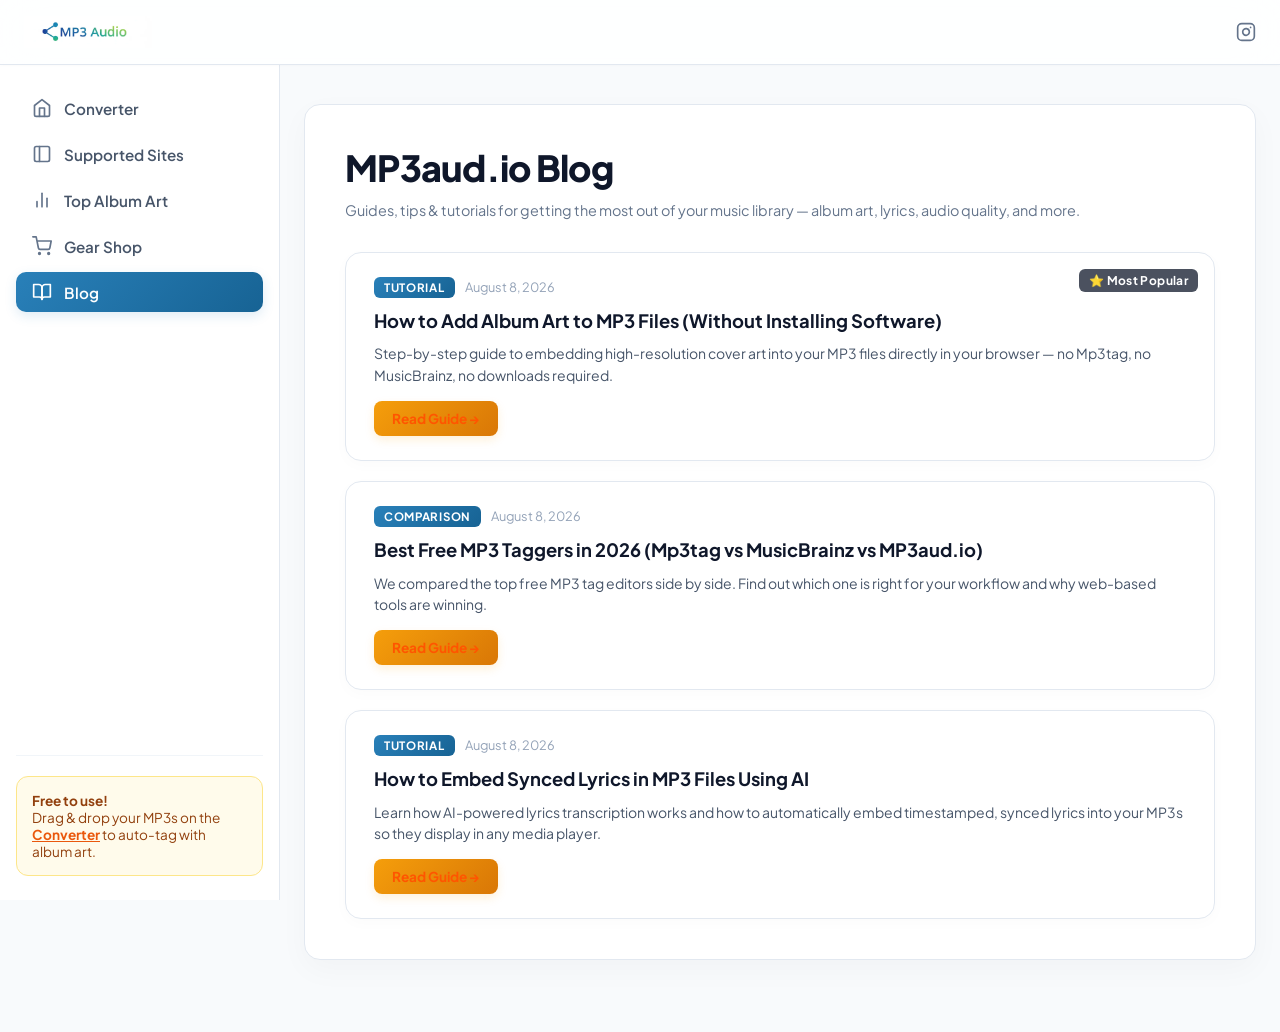
==== commit 38be2637: "feat: implement blog index page structure and shared styling" ====
--- a/blog/index.html
+++ b/blog/index.html
@@ -105,58 +105,57 @@
     </aside>
 
     <main class="main-content">
-        <section class="blog-hero">
-            <div class="blog-hero-inner">
-                <span class="blog-tag">Knowledge Base</span>
-                <h1>MP3aud.io Blog</h1>
-                <p>Guides, tips & tutorials for getting the most out of your music library — album art, lyrics, audio quality, and more.</p>
+        <div class="content-container">
+            <div class="page-card">
+
+                <header class="logo-container">
+                    <h1 class="main-headline">MP3aud.io Blog</h1>
+                    <p class="h1-subtext">Guides, tips &amp; tutorials for getting the most out of your music library — album art, lyrics, audio quality, and more.</p>
+                </header>
+
+                <!-- Blog Posts -->
+                <div class="blog-posts-list">
+
+                    <article class="blog-post-card fade-in">
+                        <span class="blog-post-badge">⭐ Most Popular</span>
+                        <div class="blog-post-meta">
+                            <span class="blog-post-cat">Tutorial</span>
+                            <span class="blog-post-date">August 8, 2026</span>
+                        </div>
+                        <h2 class="blog-post-title">
+                            <a href="how-to-add-album-art-to-mp3.html">How to Add Album Art to MP3 Files (Without Installing Software)</a>
+                        </h2>
+                        <p class="blog-post-excerpt">Step-by-step guide to embedding high-resolution cover art into your MP3 files directly in your browser — no Mp3tag, no MusicBrainz, no downloads required.</p>
+                        <a href="how-to-add-album-art-to-mp3.html" class="blog-post-read-more">Read Guide →</a>
+                    </article>
+
+                    <article class="blog-post-card fade-in">
+                        <div class="blog-post-meta">
+                            <span class="blog-post-cat">Comparison</span>
+                            <span class="blog-post-date">August 8, 2026</span>
+                        </div>
+                        <h2 class="blog-post-title">
+                            <a href="best-free-mp3-taggers-2026.html">Best Free MP3 Taggers in 2026 (Mp3tag vs MusicBrainz vs MP3aud.io)</a>
+                        </h2>
+                        <p class="blog-post-excerpt">We compared the top free MP3 tag editors side by side. Find out which one is right for your workflow and why web-based tools are winning.</p>
+                        <a href="best-free-mp3-taggers-2026.html" class="blog-post-read-more">Read Guide →</a>
+                    </article>
+
+                    <article class="blog-post-card fade-in">
+                        <div class="blog-post-meta">
+                            <span class="blog-post-cat">Tutorial</span>
+                            <span class="blog-post-date">August 8, 2026</span>
+                        </div>
+                        <h2 class="blog-post-title">
+                            <a href="how-to-embed-synced-lyrics-mp3.html">How to Embed Synced Lyrics in MP3 Files Using AI</a>
+                        </h2>
+                        <p class="blog-post-excerpt">Learn how AI-powered lyrics transcription works and how to automatically embed timestamped, synced lyrics into your MP3s so they display in any media player.</p>
+                        <a href="how-to-embed-synced-lyrics-mp3.html" class="blog-post-read-more">Read Guide →</a>
+                    </article>
+
+                </div>
             </div>
-        </section>
-
-        <section class="blog-grid-section">
-            <div class="blog-grid">
-
-                <article class="blog-card featured">
-                    <div class="blog-card-badge">⭐ Most Popular</div>
-                    <div class="blog-card-meta">
-                        <span class="blog-cat">Tutorial</span>
-                        <span class="blog-date">August 8, 2026</span>
-                    </div>
-                    <h2><a href="how-to-add-album-art-to-mp3.html">How to Add Album Art to MP3 Files (Without Installing Software)</a></h2>
-                    <p>Step-by-step guide to embedding high-resolution cover art into your MP3 files directly in your browser — no Mp3tag, no MusicBrainz, no downloads.</p>
-                    <a href="how-to-add-album-art-to-mp3.html" class="blog-read-more">Read Guide →</a>
-                </article>
-
-                <article class="blog-card">
-                    <div class="blog-card-meta">
-                        <span class="blog-cat">Comparison</span>
-                        <span class="blog-date">August 8, 2026</span>
-                    </div>
-                    <h2><a href="best-free-mp3-taggers-2026.html">Best Free MP3 Taggers in 2026 (Mp3tag vs MusicBrainz vs MP3aud.io)</a></h2>
-                    <p>We compared the top free MP3 tag editors side by side. Find out which one is right for your workflow and why web-based tools are winning.</p>
-                    <a href="best-free-mp3-taggers-2026.html" class="blog-read-more">Read Guide →</a>
-                </article>
-
-                <article class="blog-card">
-                    <div class="blog-card-meta">
-                        <span class="blog-cat">Tutorial</span>
-                        <span class="blog-date">August 8, 2026</span>
-                    </div>
-                    <h2><a href="how-to-embed-synced-lyrics-mp3.html">How to Embed Synced Lyrics in MP3 Files Using AI</a></h2>
-                    <p>Learn how AI-powered lyrics transcription works and how to automatically embed timestamped, synced lyrics into your MP3s so they display in any media player.</p>
-                    <a href="how-to-embed-synced-lyrics-mp3.html" class="blog-read-more">Read Guide →</a>
-                </article>
-
-            </div>
-        </section>
-
-        <section class="blog-cta-section">
-            <div class="blog-cta-box">
-                <h2>Ready to tag your music?</h2>
-                <p>Try MP3aud.io free — drag & drop your files, auto-tag with iTunes album art, boost audio quality, and embed synced lyrics in one click.</p>
-                <a href="../index.html" class="blog-cta-btn">Launch the Free Tool →</a>
-            </div>
-        </section>
+        </div>
     </main>
 
     <script>
@@ -165,6 +164,11 @@
         if (menuToggle && sidebar) {
             menuToggle.addEventListener('click', () => sidebar.classList.toggle('open'));
         }
+
+        // Stagger card animations
+        document.querySelectorAll('.blog-post-card.fade-in').forEach((card, i) => {
+            card.style.animationDelay = `${i * 0.08}s`;
+        });
     </script>
 </body>
 </html>
--- a/blog/blog.css
+++ b/blog/blog.css
@@ -1,9 +1,8 @@
 /* =========================================
    BLOG SHARED STYLES - MP3aud.io
+   (style.css is loaded first and provides
+    font, body, header, and sidebar rules)
    ========================================= */
-@import url('https://fonts.googleapis.com/css2?family=Plus+Jakarta+Sans:wght@400;500;600;700;800&display=swap');
-
-*, *::before, *::after { box-sizing: border-box; }
 
 :root {
     --brand: #FF5500;
@@ -20,200 +19,136 @@
     --shadow-hover: 0 8px 40px rgba(0,0,0,0.12);
 }
 
-body {
-    font-family: 'Plus Jakarta Sans', -apple-system, BlinkMacSystemFont, "Segoe UI", Roboto, Helvetica, sans-serif;
-    background: var(--bg);
-    color: var(--text-primary);
-    margin: 0;
-    line-height: 1.65;
-}
-
-a { color: var(--brand); text-decoration: none; }
-a:hover { text-decoration: underline; }
+/* Scope link color override to blog content only — NOT the sidebar */
+.main-content a { color: var(--brand); }
+.main-content a:hover { text-decoration: underline; }
+
 
 /* =========================================
-   HEADER
+   BLOG INDEX - POST LIST
+   (Matches shop page card aesthetic)
    ========================================= */
-.blog-header {
-    position: sticky;
-    top: 0;
-    background: rgba(255,255,255,0.9);
-    backdrop-filter: blur(20px);
-    -webkit-backdrop-filter: blur(20px);
-    border-bottom: 1px solid var(--border);
-    z-index: 100;
-    padding: 0 24px;
-}
-.blog-header-inner {
-    max-width: 900px;
-    margin: 0 auto;
-    height: 64px;
-    display: flex;
-    align-items: center;
-    justify-content: space-between;
-}
-.blog-logo { height: 28px; width: auto; }
-.blog-logo-link { display: flex; align-items: center; }
-.blog-nav { display: flex; gap: 24px; }
-.blog-nav a {
-    font-size: 0.875rem;
-    font-weight: 500;
-    color: var(--text-secondary);
-    transition: color 0.2s;
-}
-.blog-nav a:hover { color: var(--brand); text-decoration: none; }
-
-/* =========================================
-   BLOG INDEX - HERO
-   ========================================= */
-.blog-hero {
-    background: linear-gradient(135deg, #fff3ee 0%, #fdf4ff 100%);
-    border-bottom: 1px solid var(--border);
-    padding: 72px 24px 60px;
-    text-align: center;
-}
-.blog-hero-inner { max-width: 640px; margin: 0 auto; }
-.blog-tag {
-    display: inline-block;
-    background: var(--brand);
-    color: white;
-    font-size: 0.75rem;
-    font-weight: 700;
-    letter-spacing: 0.08em;
-    text-transform: uppercase;
-    padding: 4px 12px;
-    border-radius: 20px;
-    margin-bottom: 16px;
-}
-.blog-hero h1 {
-    font-size: clamp(2rem, 5vw, 3rem);
-    font-weight: 800;
-    margin: 0 0 16px;
-    color: var(--text-primary);
-    line-height: 1.15;
-}
-.blog-hero p {
-    font-size: 1.1rem;
-    color: var(--text-secondary);
-    margin: 0;
-}
-
-/* =========================================
-   BLOG GRID (index)
-   ========================================= */
-.blog-grid-section {
-    max-width: 900px;
-    margin: 0 auto;
-    padding: 56px 24px;
-}
-.blog-grid {
-    display: grid;
-    grid-template-columns: 1fr;
-    gap: 24px;
-}
-.blog-card {
-    background: var(--surface);
-    border: 1px solid var(--border);
-    border-radius: var(--radius);
-    padding: 32px;
-    transition: transform 0.2s, box-shadow 0.2s;
+.blog-posts-list {
+    display: flex;
+    flex-direction: column;
+    gap: 20px;
+}
+
+.blog-post-card {
+    background: #ffffff;
+    border: 1px solid #e2e8f0;
+    border-radius: 16px;
+    padding: 24px 28px;
+    display: flex;
+    flex-direction: column;
+    gap: 10px;
+    transition: all 0.3s cubic-bezier(0.4, 0, 0.2, 1);
+    box-shadow: 0 4px 15px rgba(0, 0, 0, 0.02);
     position: relative;
-}
-.blog-card:hover {
-    transform: translateY(-3px);
-    box-shadow: var(--shadow-hover);
-}
-.blog-card.featured {
-    border-color: var(--brand);
-    background: linear-gradient(135deg, #fff9f7, #ffffff);
-}
-.blog-card-badge {
+    text-decoration: none;
+}
+
+.blog-post-card:hover {
+    transform: translateY(-4px);
+    box-shadow: 0 12px 28px rgba(0, 0, 0, 0.08);
+    border-color: #cbd5e1;
+}
+
+.blog-post-badge {
     position: absolute;
     top: 16px;
     right: 16px;
+    background: rgba(15, 23, 42, 0.75);
+    backdrop-filter: blur(4px);
+    -webkit-backdrop-filter: blur(4px);
+    color: #ffffff;
+    padding: 4px 10px;
+    border-radius: 6px;
     font-size: 0.75rem;
     font-weight: 700;
-    color: var(--brand);
-    background: var(--brand-light);
+    letter-spacing: 0.03em;
+}
+
+.blog-post-meta {
+    display: flex;
+    align-items: center;
+    gap: 10px;
+}
+
+.blog-post-cat {
+    background: linear-gradient(135deg, #2980b9 0%, #176394 100%);
+    color: #ffffff;
+    font-size: 0.72rem;
+    font-weight: 700;
+    text-transform: uppercase;
+    letter-spacing: 0.06em;
     padding: 3px 10px;
-    border-radius: 20px;
-}
-.blog-card-meta {
-    display: flex;
-    gap: 12px;
-    align-items: center;
-    margin-bottom: 12px;
-}
-.blog-cat {
-    font-size: 0.75rem;
-    font-weight: 700;
-    text-transform: uppercase;
-    letter-spacing: 0.07em;
-    color: var(--brand);
-    background: var(--brand-light);
-    padding: 3px 10px;
-    border-radius: 20px;
-}
-.blog-date {
+    border-radius: 6px;
+}
+
+.blog-post-date {
     font-size: 0.8rem;
-    color: var(--text-muted);
-}
-.blog-card h2 {
-    font-size: 1.25rem;
-    font-weight: 700;
-    margin: 0 0 10px;
-    line-height: 1.35;
-}
-.blog-card h2 a { color: var(--text-primary); }
-.blog-card h2 a:hover { color: var(--brand); text-decoration: none; }
-.blog-card > p { color: var(--text-secondary); margin: 0 0 20px; font-size: 0.95rem; }
-.blog-read-more {
+    color: #94a3b8;
+}
+
+.blog-post-title {
+    font-size: 1.15rem;
+    font-weight: 700;
+    color: #0f172a;
+    margin: 0;
+    line-height: 1.4;
+}
+
+.blog-post-title a {
+    color: #0f172a;
+    text-decoration: none;
+    transition: color 0.2s;
+}
+
+.blog-post-title a:hover {
+    color: #2980b9;
+}
+
+.blog-post-excerpt {
     font-size: 0.875rem;
-    font-weight: 600;
-    color: var(--brand);
+    color: #475569;
+    line-height: 1.55;
+    margin: 0;
+}
+
+.blog-post-read-more {
     display: inline-flex;
     align-items: center;
-    gap: 4px;
-    transition: gap 0.2s;
-}
-.blog-read-more:hover { gap: 8px; text-decoration: none; }
-
-/* =========================================
-   CTA SECTION
-   ========================================= */
-.blog-cta-section {
-    background: linear-gradient(135deg, #FF5500, #ff8c42);
-    padding: 64px 24px;
-    text-align: center;
-}
-.blog-cta-box { max-width: 560px; margin: 0 auto; }
-.blog-cta-box h2 { color: white; font-size: 1.8rem; font-weight: 800; margin: 0 0 12px; }
-.blog-cta-box p { color: rgba(255,255,255,0.88); margin: 0 0 28px; font-size: 1rem; }
-.blog-cta-btn {
-    display: inline-block;
-    background: white;
-    color: var(--brand);
-    font-weight: 700;
-    font-size: 1rem;
-    padding: 14px 32px;
-    border-radius: 50px;
-    transition: transform 0.2s, box-shadow 0.2s;
-    box-shadow: 0 4px 20px rgba(0,0,0,0.15);
-}
-.blog-cta-btn:hover { transform: translateY(-2px); box-shadow: 0 8px 32px rgba(0,0,0,0.2); text-decoration: none; }
-
-/* =========================================
-   FOOTER
-   ========================================= */
-.blog-footer {
-    text-align: center;
-    padding: 32px 24px;
-    border-top: 1px solid var(--border);
+    gap: 6px;
+    background: linear-gradient(135deg, #f59e0b 0%, #d97706 100%);
+    color: #ffffff;
     font-size: 0.85rem;
-    color: var(--text-muted);
-}
-.blog-footer a { color: var(--text-secondary); }
-.blog-footer a:hover { color: var(--brand); }
+    font-weight: 700;
+    padding: 9px 18px;
+    border-radius: 8px;
+    text-decoration: none;
+    align-self: flex-start;
+    margin-top: 4px;
+    transition: all 0.2s ease;
+    box-shadow: 0 4px 10px rgba(245, 158, 11, 0.15);
+}
+
+.blog-post-read-more:hover {
+    background: linear-gradient(135deg, #fbbf24 0%, #f59e0b 100%);
+    transform: translateY(-1px);
+    box-shadow: 0 6px 14px rgba(245, 158, 11, 0.25);
+    text-decoration: none;
+}
+
+/* Fade-in animation (matches shop page) */
+@keyframes fadeIn {
+    from { opacity: 0; transform: translateY(10px); }
+    to   { opacity: 1; transform: translateY(0); }
+}
+.blog-post-card.fade-in {
+    animation: fadeIn 0.4s cubic-bezier(0.16, 1, 0.3, 1) both;
+}
+
 
 /* =========================================
    ARTICLE PAGE
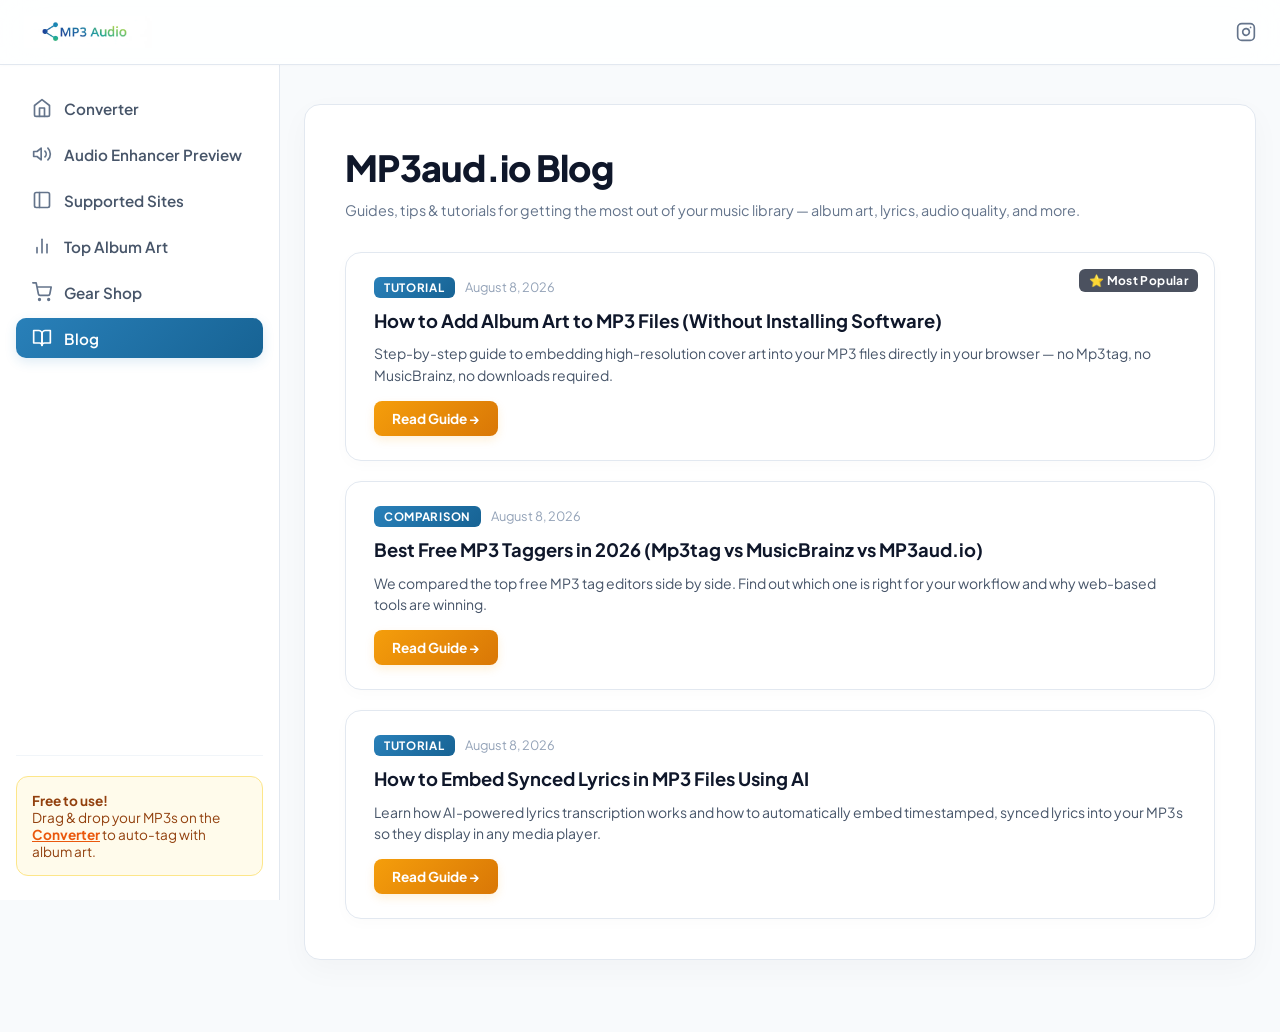
==== commit de1839c5: "feat: implement blog section with new articles and update site navigation links" ====
--- a/blog/index.html
+++ b/blog/index.html
@@ -69,6 +69,16 @@
                 <a href="../index.html" class="sidebar-link">
                     <svg viewBox="0 0 24 24" fill="none" stroke="currentColor" stroke-width="2" stroke-linecap="round" stroke-linejoin="round"><path d="M3 9l9-7 9 7v11a2 2 0 0 1-2 2H5a2 2 0 0 1-2-2z"></path><polyline points="9 22 9 12 15 12 15 22"></polyline></svg>
                     <span>Converter</span>
+                </a>
+            </li>
+            <li>
+                <a href="../ai-audio-enhancer.html" class="sidebar-link">
+                    <svg viewBox="0 0 24 24" fill="none" stroke="currentColor" stroke-width="2" stroke-linecap="round"
+                        stroke-linejoin="round">
+                        <polygon points="11 5 6 9 2 9 2 15 6 15 11 19 11 5"></polygon>
+                        <path d="M19.07 4.93a10 10 0 0 1 0 14.14M15.54 8.46a5 5 0 0 1 0 7.07"></path>
+                    </svg>
+                    <span>Audio Enhancer Preview</span>
                 </a>
             </li>
             <li>
--- a/style.css
+++ b/style.css
@@ -490,6 +490,18 @@
     color: #0284c7;
 }
 
+/* Currently Processing Badge (matches Global Stats Badge / Slate Palette) */
+.processing-badge {
+    background: linear-gradient(135deg, #f1f5f9 0%, #e2e8f0 100%);
+    border: 1px solid #cbd5e1;
+    color: #475569;
+    box-shadow: 0 4px 12px rgba(71, 85, 105, 0.06);
+}
+
+.processing-badge svg {
+    color: #64748b;
+}
+
 @keyframes fadeIn {
     from { opacity: 0; transform: translateY(-5px); }
     to { opacity: 1; transform: translateY(0); }
@@ -1313,7 +1325,11 @@
     
     .main-content {
         margin-left: 0;
-        padding: 30px 16px;
+        padding: 20px 12px;
+        width: 100%;
+        max-width: 100vw;
+        box-sizing: border-box;
+        overflow-x: hidden;
     }
     
     /* Reset sidebar elements back to card layouts on mobile */
@@ -1349,10 +1365,9 @@
     margin-bottom: 0 !important;
 }
 
-#loginFormContainer {
+#rightSideColumn {
     flex: 2;
     min-width: 0;
-    margin: 0 !important;
     box-sizing: border-box;
 }
 
@@ -1366,11 +1381,16 @@
         flex: none;
     }
 
+    #rightSideColumn {
+        flex: none;
+        width: 100%;
+    }
+
     #loginFormContainer {
         flex: none;
         width: 100%;
         max-width: 600px;
-        margin: 20px auto 0 auto !important;
+        margin: 0 auto !important;
     }
 
     #workspacePricingContainer {
@@ -1463,4 +1483,492 @@
         white-space: normal !important;
         font-size: 0.85rem !important;
     }
-}+}
+
+/* =========================================
+   19. INTERACTIVE BEFORE / AFTER AUDIO PREVIEWER
+   ========================================= */
+.audio-preview-section {
+    margin: 48px auto 20px auto;
+    max-width: 1100px;
+    width: 100%;
+    padding: 0 10px;
+    box-sizing: border-box;
+    text-align: center;
+}
+
+.preview-badge {
+    display: inline-flex;
+    align-items: center;
+    gap: 8px;
+    background: linear-gradient(135deg, rgba(59, 130, 246, 0.1) 0%, rgba(14, 165, 233, 0.15) 100%);
+    border: 1px solid rgba(56, 189, 248, 0.35);
+    color: #0284c7;
+    padding: 6px 14px;
+    border-radius: 20px;
+    font-size: 0.75rem;
+    font-weight: 800;
+    letter-spacing: 0.06em;
+    text-transform: uppercase;
+    margin-bottom: 12px;
+}
+
+.preview-badge-pulse {
+    width: 8px;
+    height: 8px;
+    background: #0ea5e9;
+    border-radius: 50%;
+    box-shadow: 0 0 0 0 rgba(14, 165, 233, 0.7);
+    animation: badgePulse 2s infinite;
+}
+
+@keyframes badgePulse {
+    0% {
+        transform: scale(0.95);
+        box-shadow: 0 0 0 0 rgba(14, 165, 233, 0.7);
+    }
+    70% {
+        transform: scale(1);
+        box-shadow: 0 0 0 8px rgba(14, 165, 233, 0);
+    }
+    100% {
+        transform: scale(0.95);
+        box-shadow: 0 0 0 0 rgba(14, 165, 233, 0);
+    }
+}
+
+.preview-title {
+    font-size: 1.85rem;
+    font-weight: 800;
+    color: #0f172a;
+    margin: 0 0 10px 0;
+    line-height: 1.25;
+}
+
+.preview-subtitle {
+    font-size: 1.02rem;
+    color: #475569;
+    max-width: 720px;
+    margin: 0 auto 28px auto;
+    line-height: 1.55;
+}
+
+.preview-player-card {
+    background: radial-gradient(120% 120% at 50% 0%, #1e293b 0%, #0f172a 100%);
+    border: 1px solid rgba(255, 255, 255, 0.1);
+    box-shadow: 0 20px 40px -15px rgba(15, 23, 42, 0.35), 0 0 0 1px rgba(255, 255, 255, 0.05);
+    border-radius: 20px;
+    padding: 26px;
+    color: #f8fafc;
+    text-align: left;
+    position: relative;
+    overflow: hidden;
+}
+
+.preview-player-card::before {
+    content: '';
+    position: absolute;
+    top: -100px;
+    left: 20%;
+    width: 300px;
+    height: 200px;
+    background: radial-gradient(circle, rgba(56, 189, 248, 0.15) 0%, rgba(139, 92, 246, 0.08) 60%, transparent 100%);
+    filter: blur(40px);
+    pointer-events: none;
+}
+
+/* Preset Tabs */
+.preset-tabs {
+    display: flex;
+    gap: 10px;
+    margin-bottom: 20px;
+    flex-wrap: wrap;
+    position: relative;
+    z-index: 2;
+}
+
+.preset-tab {
+    flex: 1;
+    min-width: 140px;
+    background: rgba(255, 255, 255, 0.05);
+    border: 1px solid rgba(255, 255, 255, 0.08);
+    border-radius: 12px;
+    padding: 12px 14px;
+    color: #94a3b8;
+    cursor: pointer;
+    text-align: left;
+    transition: all 0.25s cubic-bezier(0.4, 0, 0.2, 1);
+    display: flex;
+    flex-direction: column;
+    gap: 2px;
+    user-select: none;
+}
+
+.preset-tab:hover {
+    background: rgba(255, 255, 255, 0.09);
+    border-color: rgba(255, 255, 255, 0.2);
+    color: #f1f5f9;
+    transform: translateY(-2px);
+}
+
+.preset-tab.active {
+    background: linear-gradient(135deg, rgba(14, 165, 233, 0.25) 0%, rgba(99, 102, 241, 0.2) 100%);
+    border-color: #38bdf8;
+    color: #ffffff;
+    box-shadow: 0 4px 16px rgba(14, 165, 233, 0.25);
+}
+
+.preset-tab .tab-icon {
+    font-size: 1.2rem;
+    margin-bottom: 2px;
+}
+
+.preset-tab .tab-label {
+    font-size: 0.88rem;
+    font-weight: 700;
+}
+
+.preset-tab .tab-sub {
+    font-size: 0.72rem;
+    opacity: 0.75;
+}
+
+.custom-tab {
+    cursor: pointer;
+    border-style: dashed;
+}
+
+/* Visualizer Container */
+.visualizer-container {
+    background: #090d16;
+    border: 1px solid rgba(255, 255, 255, 0.08);
+    border-radius: 14px;
+    padding: 16px 16px 12px 16px;
+    position: relative;
+    margin-bottom: 22px;
+    overflow: hidden;
+}
+
+.visualizer-overlay-info {
+    display: flex;
+    justify-content: space-between;
+    align-items: center;
+    margin-bottom: 8px;
+}
+
+.mode-indicator {
+    display: flex;
+    align-items: center;
+    gap: 8px;
+    font-size: 0.82rem;
+    font-weight: 800;
+    letter-spacing: 0.04em;
+    color: #38bdf8;
+    transition: all 0.3s;
+}
+
+.mode-indicator.original {
+    color: #f59e0b;
+}
+
+.indicator-dot {
+    width: 8px;
+    height: 8px;
+    border-radius: 50%;
+    background: #38bdf8;
+    box-shadow: 0 0 10px #38bdf8;
+    transition: all 0.3s;
+}
+
+.indicator-dot.original {
+    background: #f59e0b;
+    box-shadow: 0 0 10px #f59e0b;
+}
+
+.spectrum-badge {
+    font-size: 0.72rem;
+    background: rgba(255, 255, 255, 0.08);
+    padding: 3px 8px;
+    border-radius: 6px;
+    color: #94a3b8;
+    font-family: monospace;
+}
+
+#enhancerVisualizerCanvas {
+    width: 100%;
+    height: 120px;
+    display: block;
+    border-radius: 6px;
+}
+
+.waveform-progress-bar {
+    height: 6px;
+    background: rgba(255, 255, 255, 0.1);
+    border-radius: 3px;
+    margin-top: 10px;
+    cursor: pointer;
+    position: relative;
+    overflow: hidden;
+}
+
+.waveform-progress-fill {
+    width: 0%;
+    height: 100%;
+    background: linear-gradient(90deg, #38bdf8 0%, #a855f7 100%);
+    border-radius: 3px;
+    transition: width 0.08s linear;
+}
+
+/* A/B Control Deck */
+.ab-control-deck {
+    margin-bottom: 22px;
+}
+
+.ab-switch-wrapper {
+    display: grid;
+    grid-template-columns: 1fr 2fr 1fr;
+    gap: 16px;
+    align-items: center;
+}
+
+.ab-btn {
+    background: rgba(255, 255, 255, 0.05);
+    border: 2px solid rgba(255, 255, 255, 0.1);
+    border-radius: 12px;
+    padding: 14px 16px;
+    color: #94a3b8;
+    cursor: pointer;
+    display: flex;
+    flex-direction: column;
+    align-items: center;
+    text-align: center;
+    transition: all 0.25s ease;
+    user-select: none;
+}
+
+.ab-btn:hover {
+    background: rgba(255, 255, 255, 0.09);
+    color: #ffffff;
+}
+
+.ab-btn-tag {
+    font-size: 0.7rem;
+    font-weight: 800;
+    letter-spacing: 0.08em;
+    padding: 2px 6px;
+    border-radius: 4px;
+    background: rgba(255, 255, 255, 0.1);
+    margin-bottom: 4px;
+}
+
+.ab-btn-name {
+    font-size: 0.95rem;
+    font-weight: 800;
+}
+
+.ab-btn-spec {
+    font-size: 0.72rem;
+    opacity: 0.7;
+    margin-top: 2px;
+}
+
+#btnBefore.active {
+    background: rgba(245, 158, 11, 0.15);
+    border-color: #f59e0b;
+    color: #fbbf24;
+    box-shadow: 0 0 20px rgba(245, 158, 11, 0.25);
+}
+
+#btnBefore.active .ab-btn-tag {
+    background: #f59e0b;
+    color: #0f172a;
+}
+
+#btnAfter.active {
+    background: rgba(14, 165, 233, 0.18);
+    border-color: #38bdf8;
+    color: #ffffff;
+    box-shadow: 0 0 20px rgba(14, 165, 233, 0.3);
+}
+
+#btnAfter.active .ab-btn-tag {
+    background: #38bdf8;
+    color: #0f172a;
+}
+
+.ab-slider-container {
+    display: flex;
+    flex-direction: column;
+    gap: 8px;
+    padding: 0 10px;
+}
+
+.slider-labels {
+    display: flex;
+    justify-content: space-between;
+    font-size: 0.75rem;
+    color: #94a3b8;
+    font-weight: 600;
+}
+
+.slider-hint {
+    color: #38bdf8;
+    font-size: 0.7rem;
+    letter-spacing: 0.04em;
+    text-transform: uppercase;
+}
+
+#abCrossfadeSlider {
+    -webkit-appearance: none;
+    appearance: none;
+    width: 100%;
+    height: 10px;
+    border-radius: 5px;
+    background: linear-gradient(90deg, #f59e0b 0%, #64748b 50%, #38bdf8 100%);
+    outline: none;
+    cursor: pointer;
+    transition: opacity 0.2s;
+}
+
+#abCrossfadeSlider::-webkit-slider-thumb {
+    -webkit-appearance: none;
+    appearance: none;
+    width: 26px;
+    height: 26px;
+    border-radius: 50%;
+    background: #ffffff;
+    border: 3px solid #0284c7;
+    box-shadow: 0 2px 8px rgba(0, 0, 0, 0.4);
+    cursor: grab;
+    transition: transform 0.1s ease, box-shadow 0.1s ease;
+}
+
+#abCrossfadeSlider::-webkit-slider-thumb:hover {
+    transform: scale(1.15);
+    box-shadow: 0 0 12px rgba(56, 189, 248, 0.8);
+}
+
+#abCrossfadeSlider::-moz-range-thumb {
+    width: 26px;
+    height: 26px;
+    border-radius: 50%;
+    background: #ffffff;
+    border: 3px solid #0284c7;
+    box-shadow: 0 2px 8px rgba(0, 0, 0, 0.4);
+    cursor: grab;
+}
+
+/* Transport Row */
+.preview-transport-row {
+    display: flex;
+    align-items: center;
+    gap: 16px;
+    flex-wrap: wrap;
+    padding-top: 14px;
+    border-top: 1px solid rgba(255, 255, 255, 0.08);
+}
+
+.preview-play-btn {
+    width: 48px;
+    height: 48px;
+    border-radius: 50%;
+    background: linear-gradient(135deg, #0284c7 0%, #2563eb 100%);
+    border: none;
+    color: white;
+    display: flex;
+    align-items: center;
+    justify-content: center;
+    cursor: pointer;
+    transition: all 0.2s cubic-bezier(0.4, 0, 0.2, 1);
+    box-shadow: 0 4px 14px rgba(37, 99, 235, 0.4);
+    flex-shrink: 0;
+}
+
+.preview-play-btn:hover {
+    transform: scale(1.08);
+    box-shadow: 0 6px 20px rgba(37, 99, 235, 0.6);
+}
+
+.preview-time-display {
+    font-family: monospace;
+    font-size: 0.88rem;
+    color: #cbd5e1;
+    min-width: 80px;
+}
+
+.preview-enhancement-metrics {
+    display: flex;
+    gap: 8px;
+    flex-wrap: wrap;
+    flex: 1;
+}
+
+.metric-pill {
+    display: inline-flex;
+    align-items: center;
+    gap: 6px;
+    background: rgba(255, 255, 255, 0.06);
+    border: 1px solid rgba(255, 255, 255, 0.1);
+    padding: 6px 10px;
+    border-radius: 8px;
+    font-size: 0.76rem;
+    color: #94a3b8;
+    font-weight: 600;
+}
+
+.preview-cta-wrapper {
+    margin-left: auto;
+}
+
+.preview-cta-btn {
+    background: linear-gradient(135deg, #FF5500 0%, #ea580c 100%);
+    border: none;
+    color: white;
+    padding: 10px 18px;
+    border-radius: 10px;
+    font-size: 0.88rem;
+    font-weight: 700;
+    cursor: pointer;
+    display: inline-flex;
+    align-items: center;
+    gap: 8px;
+    transition: all 0.2s ease;
+    box-shadow: 0 4px 14px rgba(234, 88, 12, 0.35);
+}
+
+.preview-cta-btn:hover {
+    transform: translateY(-2px);
+    box-shadow: 0 6px 18px rgba(234, 88, 12, 0.5);
+}
+
+/* Mobile Responsiveness */
+@media (max-width: 768px) {
+    .ab-switch-wrapper {
+        grid-template-columns: 1fr;
+        gap: 12px;
+    }
+    
+    .preset-tab {
+        min-width: calc(50% - 6px);
+    }
+    
+    .preview-transport-row {
+        flex-direction: column;
+        align-items: stretch;
+        gap: 14px;
+    }
+
+    .preview-enhancement-metrics {
+        justify-content: center;
+    }
+
+    .preview-cta-wrapper {
+        margin-left: 0;
+        text-align: center;
+    }
+
+    .preview-cta-btn {
+        width: 100%;
+        justify-content: center;
+    }
+}
--- a/blog/blog.css
+++ b/blog/blog.css
@@ -41,6 +41,8 @@
     padding: 24px 28px;
     display: flex;
     flex-direction: column;
+    align-items: flex-start;
+    text-align: left;
     gap: 10px;
     transition: all 0.3s cubic-bezier(0.4, 0, 0.2, 1);
     box-shadow: 0 4px 15px rgba(0, 0, 0, 0.02);
@@ -72,6 +74,7 @@
 .blog-post-meta {
     display: flex;
     align-items: center;
+    justify-content: flex-start;
     gap: 10px;
 }
 
@@ -97,6 +100,7 @@
     color: #0f172a;
     margin: 0;
     line-height: 1.4;
+    text-align: left;
 }
 
 .blog-post-title a {
@@ -114,14 +118,17 @@
     color: #475569;
     line-height: 1.55;
     margin: 0;
-}
-
-.blog-post-read-more {
+    text-align: left;
+}
+
+.blog-post-read-more,
+.main-content a.blog-post-read-more {
     display: inline-flex;
     align-items: center;
+    justify-content: center;
     gap: 6px;
     background: linear-gradient(135deg, #f59e0b 0%, #d97706 100%);
-    color: #ffffff;
+    color: #ffffff !important;
     font-size: 0.85rem;
     font-weight: 700;
     padding: 9px 18px;
@@ -133,8 +140,10 @@
     box-shadow: 0 4px 10px rgba(245, 158, 11, 0.15);
 }
 
-.blog-post-read-more:hover {
+.blog-post-read-more:hover,
+.main-content a.blog-post-read-more:hover {
     background: linear-gradient(135deg, #fbbf24 0%, #f59e0b 100%);
+    color: #ffffff !important;
     transform: translateY(-1px);
     box-shadow: 0 6px 14px rgba(245, 158, 11, 0.25);
     text-decoration: none;
@@ -153,11 +162,49 @@
 /* =========================================
    ARTICLE PAGE
    ========================================= */
-.article-main {
-    max-width: 740px;
-    margin: 0 auto;
-    padding: 56px 24px 80px;
-}
+/* =========================================
+   ARTICLE PAGE & CARDS
+   ========================================= */
+.article-card {
+    max-width: 860px;
+    width: 100%;
+    box-sizing: border-box;
+    overflow-x: hidden;
+}
+
+.table-wrapper {
+    width: 100%;
+    overflow-x: auto;
+    -webkit-overflow-scrolling: touch;
+    margin: 24px 0;
+    border-radius: 12px;
+    border: 1px solid var(--border);
+}
+
+.comparison-table {
+    width: 100%;
+    min-width: 520px;
+    border-collapse: collapse;
+    margin: 0;
+    font-size: 0.88rem;
+}
+.comparison-table th {
+    background: var(--text-primary);
+    color: white;
+    padding: 12px 16px;
+    text-align: left;
+    font-weight: 600;
+}
+.comparison-table td {
+    padding: 12px 16px;
+    border-bottom: 1px solid var(--border);
+    color: var(--text-secondary);
+}
+.comparison-table tr:nth-child(even) td { background: var(--bg); }
+.comparison-table tr:hover td { background: var(--brand-light); }
+.check { color: #22c55e; font-weight: 700; }
+.cross { color: #ef4444; font-weight: 700; }
+
 .article-breadcrumb {
     font-size: 0.82rem;
     color: var(--text-muted);
@@ -225,6 +272,29 @@
 }
 .article-body li { margin-bottom: 8px; }
 .article-body strong { color: var(--text-primary); }
+.article-body img,
+.article-body video,
+.article-body iframe {
+    max-width: 100%;
+    height: auto;
+}
+.article-body pre,
+.article-body code {
+    max-width: 100%;
+    overflow-x: auto;
+    white-space: pre-wrap;
+    word-break: break-word;
+}
+.article-body p,
+.article-body li,
+.article-intro,
+.step-box,
+.tip-box,
+.warning-box {
+    word-break: break-word;
+    overflow-wrap: break-word;
+}
+
 .step-box {
     background: var(--surface);
     border: 1px solid var(--border);
@@ -273,28 +343,7 @@
     font-size: 0.95rem;
     color: #92400e;
 }
-.comparison-table {
-    width: 100%;
-    border-collapse: collapse;
-    margin: 24px 0;
-    font-size: 0.9rem;
-}
-.comparison-table th {
-    background: var(--text-primary);
-    color: white;
-    padding: 12px 16px;
-    text-align: left;
-    font-weight: 600;
-}
-.comparison-table td {
-    padding: 12px 16px;
-    border-bottom: 1px solid var(--border);
-    color: var(--text-secondary);
-}
-.comparison-table tr:nth-child(even) td { background: var(--bg); }
-.comparison-table tr:hover td { background: var(--brand-light); }
-.check { color: #22c55e; font-weight: 700; }
-.cross { color: #ef4444; font-weight: 700; }
+
 .article-cta {
     background: linear-gradient(135deg, #FF5500, #ff8c42);
     border-radius: var(--radius);
@@ -336,12 +385,73 @@
 .article-nav a:hover { color: var(--brand); text-decoration: none; }
 
 /* =========================================
-   RESPONSIVE
+   RESPONSIVE (Mobile & Tablet)
    ========================================= */
-@media (max-width: 600px) {
+@media (max-width: 768px) {
     .blog-nav { gap: 14px; }
     .blog-nav a { font-size: 0.8rem; }
-    .blog-card { padding: 22px; }
-    .article-main { padding: 36px 16px 60px; }
-    .article-cta { padding: 28px 20px; }
-}
+    .blog-post-card { padding: 18px 20px; }
+
+    .article-card {
+        padding: 20px 16px;
+        border-radius: 12px;
+    }
+    .article-header { margin-bottom: 24px; }
+    .article-header h1 {
+        font-size: 1.45rem;
+        line-height: 1.25;
+    }
+    .article-intro {
+        font-size: 0.95rem;
+        padding: 14px 16px;
+        margin-bottom: 24px;
+    }
+    .article-body h2 {
+        font-size: 1.2rem;
+        margin: 32px 0 10px;
+    }
+    .article-body h3 {
+        font-size: 1rem;
+        margin: 20px 0 6px;
+    }
+    .step-box {
+        padding: 14px 16px;
+        gap: 12px;
+    }
+    .step-number {
+        width: 28px;
+        height: 28px;
+        font-size: 0.85rem;
+    }
+    .tip-box,
+    .warning-box {
+        padding: 14px 16px;
+        font-size: 0.9rem;
+    }
+    .article-cta {
+        padding: 28px 18px;
+        margin-top: 36px;
+        border-radius: 12px;
+    }
+    .article-cta h2 { font-size: 1.3rem; }
+    .article-cta-btn {
+        width: 100%;
+        box-sizing: border-box;
+        text-align: center;
+        padding: 12px 20px;
+    }
+    .article-nav {
+        flex-direction: column;
+        align-items: stretch;
+        gap: 10px;
+        margin-top: 32px;
+        padding-top: 24px;
+    }
+    .article-nav a {
+        justify-content: center;
+        padding: 10px;
+        background: #f8fafc;
+        border: 1px solid #e2e8f0;
+        border-radius: 8px;
+    }
+}
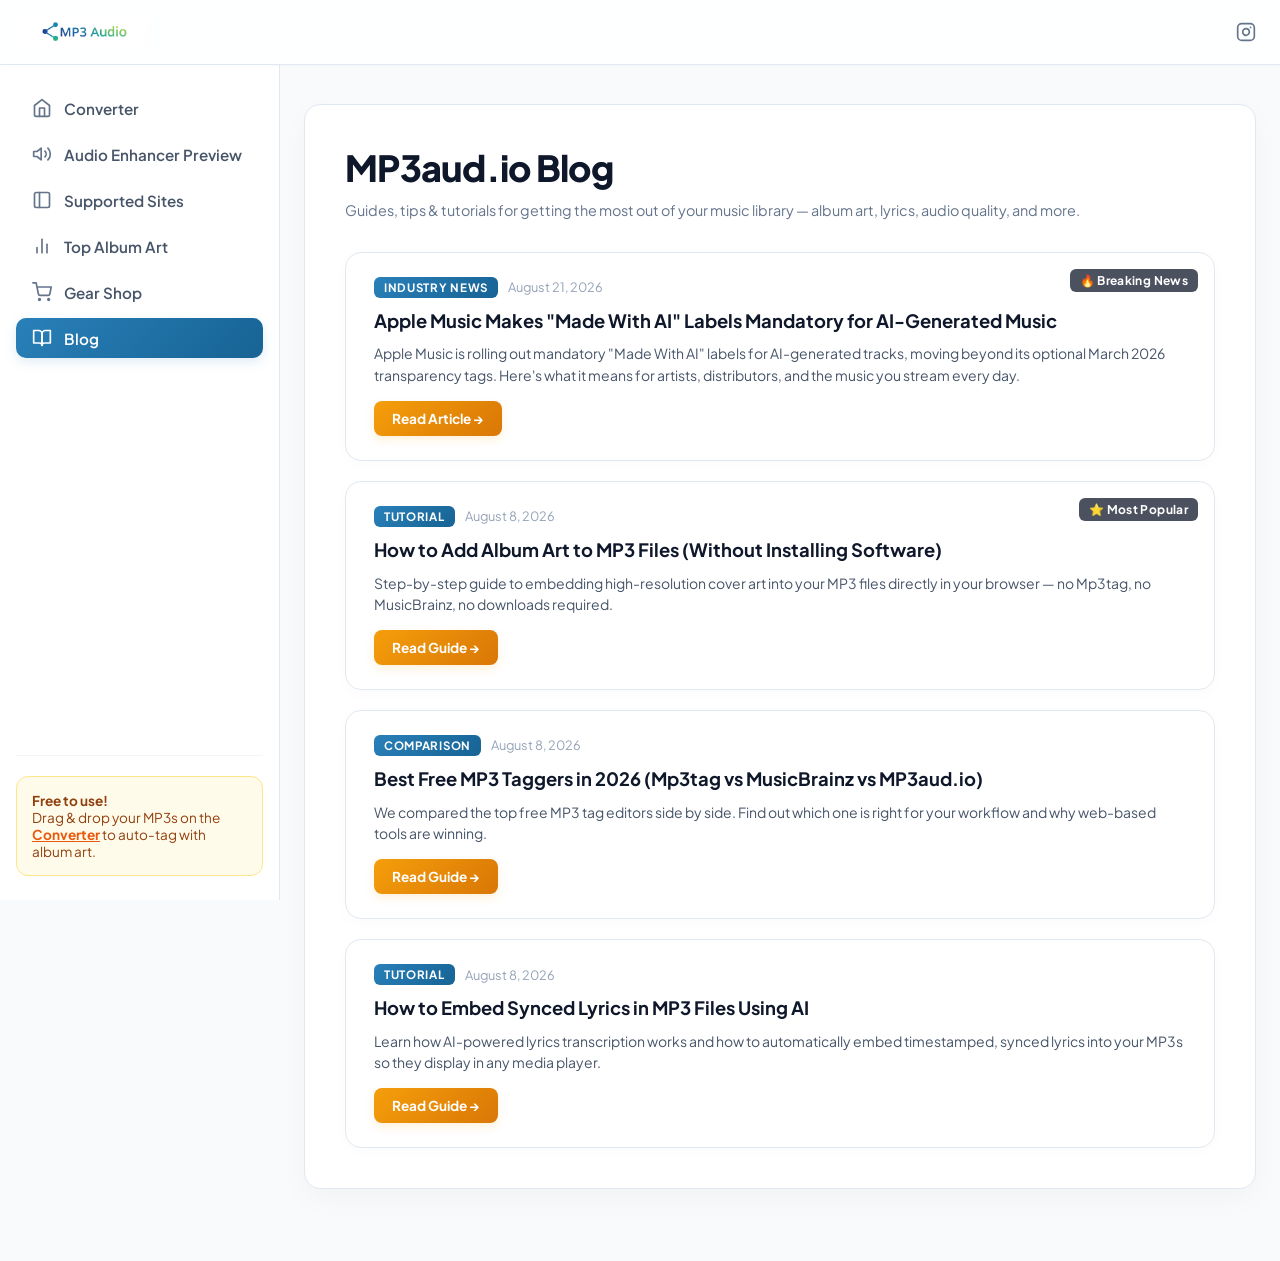
==== commit feab83ed: "feat: add blog section and initial article about mandatory AI music labeling on Apple Music" ====
--- a/blog/index.html
+++ b/blog/index.html
@@ -127,6 +127,19 @@
                 <div class="blog-posts-list">
 
                     <article class="blog-post-card fade-in">
+                        <span class="blog-post-badge">🔥 Breaking News</span>
+                        <div class="blog-post-meta">
+                            <span class="blog-post-cat">Industry News</span>
+                            <span class="blog-post-date">August 21, 2026</span>
+                        </div>
+                        <h2 class="blog-post-title">
+                            <a href="apple-music-ai-tags-mandatory-2026.html">Apple Music Makes "Made With AI" Labels Mandatory for AI-Generated Music</a>
+                        </h2>
+                        <p class="blog-post-excerpt">Apple Music is rolling out mandatory "Made With AI" labels for AI-generated tracks, moving beyond its optional March 2026 transparency tags. Here's what it means for artists, distributors, and the music you stream every day.</p>
+                        <a href="apple-music-ai-tags-mandatory-2026.html" class="blog-post-read-more">Read Article →</a>
+                    </article>
+
+                    <article class="blog-post-card fade-in">
                         <span class="blog-post-badge">⭐ Most Popular</span>
                         <div class="blog-post-meta">
                             <span class="blog-post-cat">Tutorial</span>
--- a/style.css
+++ b/style.css
@@ -1,1974 +1,2816 @@
-/* =========================================
-   1. GLOBAL & LAYOUT
-   ========================================= */
-@import url('https://fonts.googleapis.com/css2?family=Plus+Jakarta+Sans:wght@400;500;600;700;800&display=swap');
-
-body {
-    font-family: 'Plus Jakarta Sans', -apple-system, BlinkMacSystemFont, "Segoe UI", Roboto, Helvetica, sans-serif;
-    background: #f8fafc;
-    min-height: 100vh;
-    margin: 0;
-    display: flex;
-    flex-direction: column;
-    color: #0f172a;
-    overflow-x: hidden;
-}
-
-.container {
-    width: 100%;
-    max-width: 100%;
-    padding: 0;
-    margin: 0;
-    box-sizing: border-box;
-}
-
-/* =========================================
-   2. APP HEADER & STICKY NAVBAR (SaaS style)
-   ========================================= */
-.app-header {
-    position: fixed;
-    top: 0;
-    left: 0;
-    right: 0;
-    height: 64px;
-    background: rgba(255, 255, 255, 0.85);
-    backdrop-filter: blur(20px);
-    -webkit-backdrop-filter: blur(20px);
-    border-bottom: 1px solid #e2e8f0;
-    z-index: 1000;
-    display: flex;
-    align-items: center;
-    box-shadow: 0 1px 3px rgba(0,0,0,0.02);
-}
-
-.header-container {
-    width: 100%;
-    max-width: 1400px;
-    margin: 0 auto;
-    padding: 0 24px;
-    display: flex;
-    justify-content: space-between;
-    align-items: center;
-    box-sizing: border-box;
-}
-
-.header-brand {
-    display: flex;
-    align-items: center;
-    gap: 8px;
-    text-decoration: none;
-}
-
-.header-logo {
-    height: 32px;
-    width: auto;
-    display: block;
-}
-
-.header-actions {
-    display: flex;
-    align-items: center;
-    gap: 16px;
-}
-
-.menu-toggle {
-    background: transparent;
-    border: none;
-    color: #64748b;
-    cursor: pointer;
-    padding: 8px;
-    display: none;
-    align-items: center;
-    justify-content: center;
-    border-radius: 8px;
-    transition: all 0.2s;
-}
-
-.menu-toggle:hover {
-    background: #f1f5f9;
-    color: #0f172a;
-}
-
-/* =========================================
-   2b. LEFT SIDEBAR NAVIGATION
-   ========================================= */
-.sidebar-nav {
-    position: fixed;
-    top: 64px;
-    left: 0;
-    bottom: 0;
-    width: 280px;
-    background: #ffffff;
-    border-right: 1px solid #e2e8f0;
-    z-index: 990;
-    display: flex;
-    flex-direction: column;
-    justify-content: space-between;
-    padding: 24px 16px;
-    box-sizing: border-box;
-    overflow-y: auto;
-    transition: transform 0.3s cubic-bezier(0.4, 0, 0.2, 1);
-}
-
-.sidebar-menu {
-    display: flex;
-    flex-direction: column;
-    gap: 6px;
-    list-style: none;
-    margin: 0;
-    padding: 0;
-}
-
-.sidebar-link {
-    display: flex;
-    align-items: center;
-    gap: 12px;
-    color: #475569;
-    text-decoration: none;
-    font-size: 0.95rem;
-    font-weight: 600;
-    padding: 10px 16px;
-    border-radius: 10px;
-    transition: all 0.2s ease;
-}
-
-.sidebar-link svg {
-    width: 20px;
-    height: 20px;
-    stroke-width: 2px;
-    color: #64748b;
-    transition: all 0.2s ease;
-}
-
-.sidebar-link:hover {
-    color: #2980b9;
-    background: #f8fafc;
-}
-
-.sidebar-link:hover svg {
-    color: #2980b9;
-}
-
-.sidebar-link.active {
-    color: #ffffff;
-    background: linear-gradient(135deg, #2980b9 0%, #176394 100%);
-    box-shadow: 0 4px 12px rgba(41, 128, 185, 0.15);
-}
-
-.sidebar-link.active svg {
-    color: #ffffff;
-}
-
-.sidebar-footer {
-    display: flex;
-    flex-direction: column;
-    gap: 16px;
-    margin-top: auto;
-    padding-top: 20px;
-    border-top: 1px solid #f1f5f9;
-}
-
-/* =========================================
-   2c. MAIN CONTENT & WORKSPACE
-   ========================================= */
-.main-content {
-    margin-top: 64px;
-    margin-left: 280px;
-    padding: 40px 24px;
-    box-sizing: border-box;
-    flex-grow: 1;
-    display: flex;
-    flex-direction: column;
-    align-items: center;
-    background: #f8fafc;
-}
-
-.content-container {
-    width: 100%;
-    max-width: 1040px;
-    display: flex;
-    flex-direction: column;
-}
-
-.page-card {
-    background: white;
-    padding: 2.5rem;
-    border-radius: 16px;
-    box-shadow: 0 10px 30px rgba(0, 0, 0, 0.03);
-    border: 1px solid #e2e8f0;
-    text-align: left;
-    margin-bottom: 2rem;
-    box-sizing: border-box;
-}
-
-.logo-container {
-    text-align: left;
-    margin-bottom: 30px;
-}
-
-.main-headline {
-    font-size: 2.25rem;
-    color: #0f172a;
-    margin: 0 0 10px 0;
-    line-height: 1.25;
-    font-weight: 800;
-    letter-spacing: -0.02em;
-}
-
-.main-subheadline {
-    font-size: 1.125rem !important;
-    color: #475569;
-    font-weight: 500 !important;
-    margin: 0 0 12px 0;
-    line-height: 1.5;
-}
-
-.h1-subtext {
-    font-size: 0.90rem;
-    color: #64748b;
-    margin-top: 0;
-    margin-bottom: 1.5rem;
-    line-height: 1.5;
-}
-
-/* =========================================
-   3. UNIFIED SEARCH BAR & INLINE TOGGLE
-   ========================================= */
-.unified-search-bar {
-    display: flex;
-    gap: 8px; 
-    background: #ffffff;
-    border: 2px solid #e2e8f0;
-    border-radius: 12px;
-    padding: 6px;
-    transition: all 0.3s ease;
-    box-shadow: 0 4px 6px rgba(0,0,0,0.02);
-    margin-bottom: 20px;
-}
-
-.unified-search-bar:focus-within {
-    border-color: #2980b9;
-    box-shadow: 0 6px 12px rgba(41, 128, 185, 0.15);
-}
-
-.unified-search-bar input {
-    border: none;
-    flex: 1;
-    padding: 12px 16px;
-    font-size: 1rem;
-    background: transparent;
-    width: 100%;
-    box-sizing: border-box;
-}
-
-.unified-search-bar input:focus {
-    outline: none;
-}
-
-.unified-search-bar button {
-    background: linear-gradient(90deg, #2980b9 0%, #2ecc71 100%);
-    color: white;
-    border: none;
-    padding: 0 24px;
-    border-radius: 8px;
-    font-weight: 700;
-    font-size: 1rem;
-    cursor: pointer;
-    transition: transform 0.2s, box-shadow 0.2s;
-    white-space: nowrap;
-}
-
-.unified-search-bar button:hover:not(:disabled) {
-    transform: translateY(-1px);
-    box-shadow: 0 4px 10px rgba(46, 204, 113, 0.3);
-}
-
-.unified-search-bar button:disabled {
-    background: #cbd5e1;
-    color: #64748b;
-    cursor: not-allowed;
-    box-shadow: none;
-    transform: none;
-}
-
-.unified-search-bar .clear-input-btn {
-    background: transparent;
-    color: #94a3b8;
-    padding: 0 10px;
-    box-shadow: none;
-    display: flex;
-    align-items: center;
-}
-
-.unified-search-bar .clear-input-btn:hover {
-    color: #ef4444;
-    transform: none;
-}
-
-.unified-search-bar #resetBtn {
-    background: #f1f5f9;
-    color: #475569;
-    padding: 0 16px;
-    box-shadow: none;
-}
-
-.unified-search-bar #resetBtn:hover:not(:disabled) {
-    background: #e2e8f0;
-    transform: translateY(-1px);
-}
-
-.unified-search-bar #resetBtn:disabled {
-    background: #f8fafc;
-    color: #cbd5e1;
-    cursor: not-allowed;
-    transform: none;
-}
-
-.inline-ai-toggle {
-    display: flex;
-    align-items: center;
-    gap: 12px; 
-    margin: 0;
-    flex: 1; 
-    min-width: 280px;
-    justify-content: center;
-    background: #f8fafc;
-    border: 1px solid #e2e8f0;
-    border-radius: 8px;
-    padding: 9px 16px; 
-    box-sizing: border-box;
-}
-
-.premium-badge {
-    background: linear-gradient(90deg, #f59e0b 0%, #d97706 100%);
-    color: white;
-    font-size: 0.65rem;
-    font-weight: 800;
-    padding: 2px 6px;
-    border-radius: 12px;
-    margin-left: 6px;
-    vertical-align: middle;
-    text-transform: uppercase;
-    letter-spacing: 0.5px;
-    box-shadow: 0 2px 4px rgba(245, 158, 11, 0.3);
-    display: inline-block;
-    white-space: nowrap;
-}
-
-.premium-badge.free-badge {
-    background: #2ecc71;
-    box-shadow: 0 2px 4px rgba(46, 204, 113, 0.3);
-    white-space: normal;
-    text-align: center;
-}
-
-.inline-ai-toggle .toggle-text {
-    display: flex;
-    align-items: center;
-    justify-content: space-between;
-    flex-grow: 1;
-    gap: 8px;
-}
-
-.switch {
-    position: relative;
-    display: inline-block;
-    width: 46px;
-    height: 26px;
-    flex-shrink: 0;
-}
-
-.switch input { opacity: 0; width: 0; height: 0; }
-
-.slider {
-    position: absolute;
-    cursor: pointer;
-    top: 0; left: 0; right: 0; bottom: 0;
-    background-color: #cbd5e1;
-    transition: .4s;
-}
-
-.slider:before {
-    position: absolute;
-    content: "";
-    height: 20px;
-    width: 20px;
-    left: 3px;
-    bottom: 3px;
-    background-color: white;
-    transition: .4s;
-    box-shadow: 0 2px 4px rgba(0,0,0,0.2);
-}
-
-input:checked + .slider { background-color: #2ecc71; }
-input:checked + .slider:before { transform: translateX(20px); }
-.slider.round { border-radius: 34px; }
-.slider.round:before { border-radius: 50%; }
-
-/* =========================================
-   3b. UPLOAD CONTAINER & DROPZONE (NEW)
-   ========================================= */
-.upload-container {
-    display: flex;
-    flex-direction: column;
-    gap: 15px;
-    margin-bottom: 20px;
-}
-
-.large-dropzone {
-    padding: 40px 20px;
-    font-size: 1.05rem;
-    color: #64748b;
-    background: #f8fafc;
-    cursor: pointer;
-    display: flex;
-    flex-direction: column;
-    align-items: center;
-    justify-content: center;
-    border: 2px dashed #cbd5e1;
-    border-radius: 12px;
-    transition: all 0.2s ease;
-    text-align: center;
-}
-
-.large-dropzone:hover {
-    background: #f1f5f9;
-    border-color: #94a3b8;
-}
-
-.file-counter {
-    display: flex;
-    justify-content: center;
-    align-items: center;
-    flex-wrap: wrap;
-    gap: 12px;
-    margin-top: 5px;
-    margin-bottom: 5px;
-    animation: fadeIn 0.3s ease-out;
-}
-
-.file-counter.hidden {
-    display: none;
-}
-
-.counter-badge {
-    display: inline-flex;
-    align-items: center;
-    gap: 8px;
-    padding: 8px 16px;
-    border-radius: 20px;
-    font-size: 0.9rem;
-    font-weight: 700;
-    transition: all 0.3s ease;
-}
-
-.counter-badge.hidden {
-    display: none;
-}
-
-/* Global Stats Badge (Slate Palette) */
-.global-badge {
-    background: linear-gradient(135deg, #f1f5f9 0%, #e2e8f0 100%);
-    border: 1px solid #cbd5e1;
-    color: #475569;
-    box-shadow: 0 4px 12px rgba(71, 85, 105, 0.06);
-}
-
-.global-badge svg {
-    color: #64748b;
-}
-
-/* Selected Tracks Badge (Sky Palette) */
-.selected-badge {
-    background: linear-gradient(135deg, #e0f2fe 0%, #bae6fd 100%);
-    border: 1px solid #7dd3fc;
-    color: #0369a1;
-    box-shadow: 0 4px 12px rgba(3, 105, 161, 0.08);
-}
-
-.selected-badge svg {
-    color: #0284c7;
-}
-
-/* Currently Processing Badge (matches Global Stats Badge / Slate Palette) */
-.processing-badge {
-    background: linear-gradient(135deg, #f1f5f9 0%, #e2e8f0 100%);
-    border: 1px solid #cbd5e1;
-    color: #475569;
-    box-shadow: 0 4px 12px rgba(71, 85, 105, 0.06);
-}
-
-.processing-badge svg {
-    color: #64748b;
-}
-
-@keyframes fadeIn {
-    from { opacity: 0; transform: translateY(-5px); }
-    to { opacity: 1; transform: translateY(0); }
-}
-
-.action-buttons {
-    display: flex;
-    gap: 10px;
-}
-
-.action-buttons #convertBtn {
-    flex: 3;
-    background: linear-gradient(90deg, #2980b9 0%, #2ecc71 100%);
-    color: white;
-    border: none;
-    padding: 14px 24px;
-    border-radius: 8px;
-    font-weight: 700;
-    font-size: 1rem;
-    cursor: pointer;
-    transition: transform 0.2s, box-shadow 0.2s;
-}
-
-.action-buttons #convertBtn:hover:not(:disabled) {
-    transform: translateY(-1px);
-    box-shadow: 0 4px 10px rgba(46, 204, 113, 0.3);
-}
-
-.action-buttons #convertBtn:disabled {
-    background: #cbd5e1;
-    color: #64748b;
-    cursor: not-allowed;
-    box-shadow: none;
-    transform: none;
-}
-
-.action-buttons #resetBtn {
-    flex: 1;
-    background: #f1f5f9;
-    color: #475569;
-    border: none;
-    padding: 14px 16px;
-    border-radius: 8px;
-    font-weight: 700;
-    font-size: 1rem;
-    cursor: pointer;
-    transition: transform 0.2s, background 0.2s;
-}
-
-.action-buttons #resetBtn:hover:not(:disabled) {
-    background: #e2e8f0;
-    transform: translateY(-1px);
-}
-
-.action-buttons #resetBtn:disabled {
-    background: #f8fafc;
-    color: #cbd5e1;
-    cursor: not-allowed;
-    transform: none;
-}
-
-/* =========================================
-   4. ADVANCED OPTIONS & SECONDARY BUTTONS
-   ========================================= */
-
-.options-row {
-    display: flex;
-    align-items: stretch; 
-    justify-content: space-between;
-    gap: 12px;
-    margin-top: 10px;
-    margin-bottom: 15px;
-}
-
-.advanced-btn {
-    flex: 3; 
-    display: flex; 
-    align-items: center;
-    justify-content: center;
-    background: #f8fafc;
-    border: 1px solid #e2e8f0;
-    border-radius: 8px;
-    padding: 9px 16px;
-    color: #64748b;
-    font-weight: 600;
-    font-size: 0.85rem;
-    cursor: pointer;
-    transition: all 0.2s;
-    box-sizing: border-box;
-}
-
-.advanced-btn:hover {
-    background: #f1f5f9;
-}
-
-.micro-label {
-    font-size: 0.75rem;
-    color: #64748b;
-    margin-bottom: 6px;
-    font-weight: 600;
-}
-
-.input-group { 
-    display: flex; 
-    gap: 8px; 
-}
-
-input[type="text"], input[type="email"] { 
-    padding: 14px 16px; 
-    border: 1px solid #cbd5e1; 
-    border-radius: 8px; 
-    font-size: 1rem; 
-    width: 100%;
-    box-sizing: border-box;
-    flex: 1;
-    transition: all 0.2s;
-}
-
-input[type="text"]:focus, input[type="email"]:focus { 
-    border-color: #2980b9; 
-    outline: none; 
-}
-
-.input-error {
-    border-color: #ef4444 !important;
-    background-color: #fef2f2 !important;
-    box-shadow: 0 0 0 2px rgba(239, 68, 68, 0.2);
-}
-
-#cancelBtn {
-    flex: 1;
-    padding: 12px;
-    border-radius: 8px;
-    font-weight: 600;
-    cursor: pointer;
-    transition: all 0.2s;
-    border: 2px solid #fee2e2;
-    background: #fef2f2;
-    color: #ef4444;
-}
-
-#cancelBtn:hover:not(:disabled) {
-    background: #fee2e2;
-    border-color: #fecaca;
-}
-
-#cancelBtn:disabled { 
-    background: #fca5a5; 
-    color: white; 
-    cursor: not-allowed; 
-    border: none;
-}
-
-/* =========================================
-   5. PROGRESS BAR & STATUS
-   ========================================= */
-#progressBar {
-    width: 100%;
-    height: 24px;
-    background: #f1f5f9;
-    border-radius: 12px;
-    overflow: hidden;
-    margin: 1.5rem 0;
-    box-shadow: inset 0 2px 4px rgba(0,0,0,0.05);
-    position: relative;
-}
-
-#progressFill {
-    height: 100%;
-    background: linear-gradient(90deg, #2980b9 0%, #2ecc71 100%);
-    width: 0%;
-    transition: width 0.4s cubic-bezier(0.4, 0, 0.2, 1);
-    display: flex;
-    align-items: center;
-    justify-content: center;
-    color: white;
-    font-weight: 700;
-    font-size: 0.75rem;
-    text-shadow: 0 1px 2px rgba(0,0,0,0.2);
-    border-radius: 12px;
-}
-
-#status { 
-    margin: 1.5rem 0; 
-    font-size: 0.9rem; 
-    color: #475569; 
-    min-height: 50px; 
-    text-align: center;
-}
-
-.spinner {
-    border: 3px solid rgba(0,0,0,0.1); 
-    width: 28px; 
-    height: 28px; 
-    border-radius: 50%;
-    border-left-color: #2980b9; 
-    animation: spin 0.8s linear infinite; 
-    margin: 0 auto 10px;
-}
-
-.queue-box {
-    background: #ecfdf5; 
-    border: 1px solid #6ee7b7; 
-    padding: 15px;
-    border-radius: 8px;
-    color: #065f46; 
-    margin-top: 10px;
-    box-shadow: 0 2px 4px rgba(0,0,0,0.05);
-}
-
-.queue-spinner {
-    border-top-color: #2ecc71 !important; 
-    border-left-color: rgba(0,0,0,0.1) !important;
-}
-
-@keyframes spin { 0% { transform: rotate(0deg); } 100% { transform: rotate(360deg); } }
-.hidden { display: none !important; }
-
-/* =========================================
-   6. DOWNLOAD AREA & FOOTER
-   ========================================= */
-.download-separator {
-    margin-top: 1.5rem;
-    padding-top: 1rem;
-    border-top: 1px solid #e2e8f0;
-}
-
-#downloadList { 
-    list-style: none; 
-    padding: 0; 
-    margin-top: 1rem; 
-    text-align: left;
-}
-
-.zip-btn { 
-    display: flex;
-    justify-content: center;
-    align-items: center;
-    gap: 10px;
-    background: #1e293b; 
-    color: white; 
-    padding: 16px; 
-    text-align: center; 
-    border-radius: 8px; 
-    text-decoration: none; 
-    margin-bottom: 12px; 
-    font-weight: bold; 
-    transition: all 0.2s;
-    border-bottom: 4px solid #0f172a; 
-}
-
-.zip-btn:hover { 
-    background: #2c3e50;
-    transform: translateY(1px);
-    border-bottom-width: 2px;
-}
-
-footer { 
-    text-align: center;
-    margin-top: 40px;
-    padding: 20px 0;
-    border-top: 1px solid #e2e8f0; 
-    font-size: 0.75rem; 
-    color: #94a3b8;
-}
-
-footer p { margin: 0 0 10px 0; }
-.footer-links { text-align: center; }
-.footer-links a { color: #2980b9; text-decoration: none; margin: 0 5px; cursor: pointer; }
-
-/* =========================================
-   7. MODALS & EXAMPLE COMPARISON
-   ========================================= */
-.modal { 
-    display: none; 
-    position: fixed; 
-    z-index: 1000; 
-    left: 0; 
-    top: 0; 
-    width: 100%; 
-    height: 100%; 
-    background: rgba(0,0,0,0.5); 
-    align-items: center; 
-    justify-content: center; 
-}
-
-.modal-content { 
-    background: white; 
-    padding: 25px; 
-    border-radius: 12px; 
-    position: relative; 
-    max-width: 500px; 
-    width: 90%; 
-    max-height: 85vh; 
-    overflow-y: auto; 
-    text-align: left;
-}
-
-.modal-content h2 { margin-top: 0; color: #1e293b; }
-.modal-content p, .modal-content li { color: #334155; line-height: 1.5; font-size: 0.9rem; }
-.modal-content ul { padding-left: 20px; }
-
-.close { 
-    position: absolute; 
-    right: 15px; 
-    top: 10px; 
-    font-size: 28px; 
-    cursor: pointer; 
-    color: #94a3b8; 
-}
-
-.example-comparison {
-    display: flex;
-    flex-direction: column;
-    gap: 15px;
-    margin-top: 20px;
-    align-items: center;
-}
-
-@media (min-width: 600px) {
-    .example-comparison {
-        flex-direction: row;
-        align-items: stretch;
-    }
-}
-
-.example-box {
-    flex: 1;
-    border-radius: 8px;
-    overflow: hidden;
-    border: 1px solid #e2e8f0;
-    width: 100%;
-}
-
-.example-header {
-    padding: 10px;
-    font-weight: bold;
-    font-size: 0.85rem;
-    text-align: center;
-}
-
-.raw-header { background: #f1f5f9; color: #475569; }
-.pro-header { background: #eff6ff; color: #1e40af; border-bottom: 1px solid #bfdbfe; }
-
-.example-body {
-    padding: 15px;
-    font-size: 0.85rem;
-    color: #334155;
-    background: #ffffff;
-    line-height: 1.5;
-}
-
-.raw-body { font-style: italic; color: #64748b; }
-.pro-body ul, .pro-body ol { margin-top: 5px; padding-left: 20px; margin-bottom: 10px; }
-.example-icon { display: flex; align-items: center; justify-content: center; }
-
-/* =========================================
-   8. TOP UTILITY BAR & NOTICES
-   ========================================= */
-.utility-bar {
-    display: flex;
-    justify-content: space-between;
-    align-items: center;
-    margin-bottom: 10px; 
-    padding-bottom: 10px;
-    border-bottom: 1px solid #f1f5f9; 
-}
-
-.social-icons { display: flex; gap: 15px; }
-.social-icons a { color: #64748b; transition: color 0.2s ease; display: flex; align-items: center; }
-.social-icons a:hover { color: #2980b9; }
-
-.secure-note {
-    font-size: 0.75rem;
-    color: #94a3b8;
-    margin: 4px 0 20px 5px;
-    text-align: left;
-    display: flex;
-    align-items: center;
-    gap: 4px;
-    width: 100%;
-}
-
-/* =========================================
-   9. AUTHENTICATION & DASHBOARD
-   ========================================= */
-.auth-box {
-    background: #ffffff;
-    border: 1px solid #e2e8f0;
-    padding: 25px;
-    border-radius: 12px;
-    margin-bottom: 20px;
-    box-shadow: 0 12px 30px rgba(0,0,0,0.05);
-    position: relative;
-    text-align: left;
-}
-
-.auth-box::before {
-    content: '';
-    position: absolute;
-    top: 0;
-    left: 0;
-    right: 0;
-    height: 4px;
-    background: linear-gradient(90deg, #f59e0b 0%, #4f46e5 100%);
-    border-radius: 12px 12px 0 0;
-}
-
-#sendLinkBtn {
-    background: linear-gradient(90deg, #f59e0b 0%, #4f46e5 100%);
-    color: white;
-    border: none;
-    padding: 14px 16px;
-    border-radius: 8px;
-    font-weight: 700;
-    font-size: 0.85rem;
-    cursor: pointer;
-    transition: transform 0.2s, box-shadow 0.2s;
-    white-space: nowrap;
-    flex-shrink: 0;
-}
-
-#sendLinkBtn:hover:not(:disabled) {
-    transform: translateY(-1px);
-    box-shadow: 0 4px 10px rgba(139, 92, 246, 0.3);
-}
-
-#sendLinkBtn:disabled {
-    background: #cbd5e1;
-    cursor: not-allowed;
-    transform: none;
-    box-shadow: none;
-}
-
-.dashboard-box {
-    background: #ffffff;
-    border: 2px solid #e2e8f0;
-    padding: 20px;
-    border-radius: 12px;
-    margin-bottom: 20px;
-    text-align: left;
-    box-shadow: 0 4px 6px rgba(0,0,0,0.02);
-}
-
-.dashboard-header {
-    display: flex;
-    justify-content: space-between;
-    align-items: center;
-    margin-bottom: 15px;
-    padding-bottom: 10px;
-    border-bottom: 1px solid #f1f5f9;
-}
-
-.stats-row {
-    display: flex;
-    gap: 10px;
-    margin-bottom: 15px;
-}
-
-.stat-pill {
-    flex: 1;
-    background: #f1f5f9;
-    padding: 10px;
-    border-radius: 8px;
-    font-size: 0.85rem;
-    color: #475569;
-    text-align: center;
-    border: 1px solid #e2e8f0;
-}
-
-.stat-pill strong {
-    display: block;
-    font-size: 1.1rem;
-    color: #0f172a;
-    margin-top: 4px;
-}
-
-.billing-actions-row {
-    display: flex;
-    gap: 12px;
-}
-
-.premium-btn {
-    width: 100%;
-    background: linear-gradient(90deg, #f59e0b 0%, #ea580c 100%);
-    color: white;
-    border: none;
-    padding: 12px;
-    border-radius: 8px;
-    font-weight: 700;
-    font-size: 1rem;
-    cursor: pointer;
-    transition: transform 0.2s, box-shadow 0.2s;
-}
-
-.premium-btn:hover:not(:disabled) {
-    transform: translateY(-1px);
-    box-shadow: 0 4px 10px rgba(234, 88, 12, 0.3);
-}
-
-.premium-btn:disabled {
-    background: #cbd5e1;
-    cursor: not-allowed;
-    transform: none;
-    box-shadow: none;
-}
-
-.subscribe-btn {
-    width: 100%;
-    background: linear-gradient(90deg, #8b5cf6 0%, #4f46e5 100%);
-    color: white;
-    border: none;
-    padding: 12px;
-    border-radius: 8px;
-    font-weight: 700;
-    font-size: 1rem;
-    cursor: pointer;
-    transition: transform 0.2s, box-shadow 0.2s;
-    margin-top: 10px;
-}
-
-.billing-actions-row .premium-btn,
-.billing-actions-row .subscribe-btn {
-    margin-top: 15px;
-    flex: 1;
-}
-
-.subscribe-btn:hover:not(:disabled) {
-    transform: translateY(-1px);
-    box-shadow: 0 4px 10px rgba(79, 70, 229, 0.3);
-}
-
-.subscribe-btn:disabled {
-    background: #cbd5e1;
-    cursor: not-allowed;
-    transform: none;
-    box-shadow: none;
-}
-
-.text-btn {
-    background: transparent;
-    border: none;
-    color: #ef4444;
-    font-size: 0.85rem;
-    font-weight: 600;
-    cursor: pointer;
-    padding: 0;
-}
-
-.text-btn:hover {
-    text-decoration: underline;
-}
-
-.alert-message {
-    padding: 12px;
-    border-radius: 8px;
-    margin-bottom: 15px;
-    font-size: 0.9rem;
-    font-weight: 600;
-}
-
-.alert-success { 
-    background: #dcfce7; 
-    color: #166534; 
-    border: 1px solid #bbf7d0; 
-}
-
-.alert-error { 
-    background: #fee2e2; 
-    color: #991b1b; 
-    border: 1px solid #fecaca; 
-}
-
-/* =========================================
-   10. CONVERSION SUMMARY TABLE
-   ========================================= */
-.summary-container {
-    margin: 15px 0 20px 0;
-    text-align: left;
-    background: #f8fafc;
-    border: 1px solid #e2e8f0;
-    border-radius: 8px;
-    padding: 15px;
-}
-
-.summary-title {
-    margin-top: 0;
-    font-size: 0.95rem;
-    color: #1e293b;
-    margin-bottom: 10px;
-}
-
-.summary-table {
-    width: 100%;
-    border-collapse: collapse;
-    font-size: 0.85rem;
-    background: #ffffff;
-    border-radius: 6px;
-    overflow: hidden;
-    border: 1px solid #e2e8f0;
-}
-
-.summary-table th, .summary-table td {
-    padding: 10px 12px;
-    text-align: left;
-    border-bottom: 1px solid #e2e8f0;
-}
-
-.summary-table th {
-    background: #f1f5f9;
-    font-weight: 600;
-    color: #475569;
-}
-
-.summary-table tr:last-child td {
-    border-bottom: none;
-}
-
-.summary-table td:first-child {
-    font-weight: 500;
-    color: #334155;
-    width: 45%;
-}
-
-.summary-table td:last-child {
-    color: #ef4444; 
-}
-
-/* =========================================
-   11. PROCESS CARD (NEW)
-   ========================================= */
-.process-card {
-    background: #ffffff;
-    border: 1px solid #e2e8f0;
-    padding: 25px;
-    border-radius: 12px;
-    /* Soft blue/gray drop shadow to make it lift off the page */
-    box-shadow: 0 12px 30px rgba(41, 128, 185, 0.08); 
-    margin-top: 25px;
-    margin-bottom: 20px;
-    position: relative;
-}
-
-/* Adds a sleek colorful gradient strip to the top edge */
-.process-card::before {
-    content: '';
-    position: absolute;
-    top: 0;
-    left: 0;
-    right: 0;
-    height: 4px;
-    background: linear-gradient(90deg, #2980b9 0%, #2ecc71 100%);
-    border-radius: 12px 12px 0 0;
-}
-
-/* =========================================
-   12. TOAST NOTIFICATIONS
-   ========================================= */
-#toast-container {
-    position: fixed;
-    bottom: 24px;
-    right: 24px;
-    display: flex;
-    flex-direction: column;
-    gap: 12px;
-    z-index: 9999;
-    pointer-events: none;
-}
-
-.toast {
-    background: #ffffff;
-    color: #1e293b;
-    padding: 12px 18px;
-    border-radius: 8px;
-    box-shadow: 0 10px 25px rgba(0,0,0,0.1);
-    display: flex;
-    align-items: center;
-    gap: 10px;
-    font-size: 0.9rem;
-    font-weight: 600;
-    animation: slideInRight 0.3s cubic-bezier(0.175, 0.885, 0.32, 1.275) forwards;
-    pointer-events: auto;
-}
-
-.toast-success { border-left: 4px solid #2ecc71; }
-.toast-success svg { color: #2ecc71; }
-.toast-error { border-left: 4px solid #ef4444; }
-.toast-error svg { color: #ef4444; }
-.toast-info { border-left: 4px solid #3b82f6; }
-.toast-info svg { color: #3b82f6; }
-
-.toast.fade-out { animation: fadeOutRight 0.3s ease forwards; }
-
-@keyframes slideInRight {
-    from { transform: translateX(150%); opacity: 0; }
-    to { transform: translateX(0); opacity: 1; }
-}
-
-@keyframes fadeOutRight {
-    from { transform: translateX(0); opacity: 1; }
-    to { transform: translateX(150%); opacity: 0; }
-}
-
-/* =========================================
-   13. SEO FEATURES SECTION
-   ========================================= */
-.seo-features-section {
-    margin-top: 35px;
-    margin-bottom: 20px;
-    text-align: left;
-    border-top: 1px dashed #cbd5e1;
-    padding-top: 30px;
-}
-
-.seo-section-title {
-    font-size: 1.05rem;
-    color: #1e293b;
-    font-weight: 800;
-    margin-bottom: 22px;
-    text-align: center;
-    line-height: 1.4;
-}
-
-.seo-feature-grid {
-    display: flex;
-    flex-direction: column;
-    gap: 20px;
-}
-
-@media (min-width: 768px) {
-    .seo-feature-grid {
-        display: grid;
-        grid-template-columns: repeat(2, 1fr);
-        gap: 24px 32px;
-    }
-}
-
-.seo-feature-card {
-    display: flex;
-    gap: 14px;
-    align-items: flex-start;
-}
-
-.seo-feature-icon {
-    flex-shrink: 0;
-    background: #f0fdf4;
-    color: #16a34a;
-    width: 38px;
-    height: 38px;
-    border-radius: 8px;
-    display: flex;
-    align-items: center;
-    justify-content: center;
-    box-shadow: 0 2px 5px rgba(22, 163, 74, 0.08);
-}
-
-.seo-feature-text {
-    flex: 1;
-}
-
-.seo-feature-card h3 {
-    font-size: 0.95rem;
-    color: #1e293b;
-    font-weight: 700;
-    margin: 0 0 6px 0;
-}
-
-.seo-feature-card p {
-    font-size: 0.85rem;
-    color: #64748b;
-    margin: 0;
-    line-height: 1.5;
-}
-
-/* =========================================
-   15. SAAS INTEGRATED SIDEBAR ELEMENTS & RESPONSIVE BREAKPOINTS
-   ========================================= */
-.menu-toggle svg {
-    width: 24px;
-    height: 24px;
-}
-
-.sidebar-nav .dashboard-box,
-.sidebar-nav .auth-box {
-    border: none;
-    padding: 12px 8px;
-    box-shadow: none;
-    margin-top: 0 !important;
-    background: transparent;
-}
-
-.sidebar-nav .auth-box::before {
-    display: none;
-}
-
-.sidebar-nav .pricing-tiers {
-    flex-direction: column;
-    gap: 12px;
-}
-
-.sidebar-nav .tier-card {
-    min-width: 100%;
-    margin-bottom: 0;
-    box-sizing: border-box;
-}
-
-@media (max-width: 992px) {
-    .menu-toggle {
-        display: flex;
-    }
-    
-    .sidebar-nav {
-        transform: translateX(-100%);
-        top: 64px;
-        box-shadow: 10px 0 30px rgba(0,0,0,0.08);
-    }
-    
-    .sidebar-nav.open {
-        transform: translateX(0);
-    }
-    
-    .main-content {
-        margin-left: 0;
-        padding: 20px 12px;
-        width: 100%;
-        max-width: 100vw;
-        box-sizing: border-box;
-        overflow-x: hidden;
-    }
-    
-    /* Reset sidebar elements back to card layouts on mobile */
-    .sidebar-nav .dashboard-box,
-    .sidebar-nav .auth-box {
-        border: 1px solid #e2e8f0;
-        padding: 20px;
-        box-shadow: 0 4px 6px rgba(0,0,0,0.02);
-        background: #ffffff;
-        margin-top: 15px !important;
-    }
-    
-    .sidebar-nav .auth-box::before {
-        display: block;
-    }
-}
-
-/* =========================================
-   16. WORKSPACE TWO-COLUMN LAYOUT
-   ========================================= */
-.workspace-layout {
-    display: flex;
-    gap: 24px;
-    width: 100%;
-    align-items: stretch;
-    margin-top: 15px;
-}
-
-#conversionToolContainer {
-    flex: 3;
-    min-width: 0;
-    margin-top: 0 !important;
-    margin-bottom: 0 !important;
-}
-
-#rightSideColumn {
-    flex: 2;
-    min-width: 0;
-    box-sizing: border-box;
-}
-
-@media (max-width: 992px) {
-    .workspace-layout {
-        flex-direction: column;
-        gap: 20px;
-    }
-    
-    #conversionToolContainer {
-        flex: none;
-    }
-
-    #rightSideColumn {
-        flex: none;
-        width: 100%;
-    }
-
-    #loginFormContainer {
-        flex: none;
-        width: 100%;
-        max-width: 600px;
-        margin: 0 auto !important;
-    }
-
-    #workspacePricingContainer {
-        flex: none;
-        width: 100%;
-    }
-
-    .workspace-tier-card {
-        flex: none;
-        width: 100%;
-        max-width: 600px;
-        margin: 0 auto !important;
-    }
-}
-
-/* =========================================
-   17. WORKSPACE TIERS LAYOUT
-   ========================================= */
-#workspacePricingContainer {
-    display: flex;
-    flex-direction: column;
-    gap: 20px;
-    flex: 2;
-    min-width: 0;
-    box-sizing: border-box;
-}
-
-.workspace-tier-card {
-    background: #ffffff;
-    border: 1px solid #e2e8f0;
-    padding: 25px;
-    border-radius: 12px;
-    box-shadow: 0 12px 30px rgba(0, 0, 0, 0.05);
-    position: relative;
-    text-align: center;
-    flex: 1;
-    min-width: 0;
-    margin: 0 !important;
-    box-sizing: border-box;
-    display: flex;
-    flex-direction: column;
-    justify-content: space-between;
-}
-
-.workspace-tier-card::before {
-    content: '';
-    position: absolute;
-    top: 0;
-    left: 0;
-    right: 0;
-    height: 4px;
-    border-radius: 12px 12px 0 0;
-}
-
-.pay-as-you-go-card::before {
-    background: linear-gradient(90deg, #f59e0b 0%, #ea580c 100%);
-}
-
-.pro-subscription-card::before {
-    background: linear-gradient(90deg, #3b82f6 0%, #2563eb 100%);
-}
-
-/* =========================================
-   18. MOBILE RESPONSIVE TOGGLES & CARD PADDING
-   ========================================= */
-@media (max-width: 600px) {
-    .process-card {
-        padding: 16px;
-    }
-    
-    .options-row {
-        gap: 12px !important;
-        margin-top: 12px !important;
-        margin-bottom: 12px !important;
-    }
-    
-    .inline-ai-toggle {
-        min-width: unset;
-        width: 100%;
-        gap: 8px;
-        padding: 8px 12px;
-    }
-    
-    .inline-ai-toggle .toggle-text {
-        flex-wrap: wrap;
-        gap: 4px 8px;
-    }
-    
-    .inline-ai-toggle .feature-title {
-        white-space: normal !important;
-        font-size: 0.85rem !important;
-    }
-}
-
-/* =========================================
-   19. INTERACTIVE BEFORE / AFTER AUDIO PREVIEWER
-   ========================================= */
-.audio-preview-section {
-    margin: 48px auto 20px auto;
-    max-width: 1100px;
-    width: 100%;
-    padding: 0 10px;
-    box-sizing: border-box;
-    text-align: center;
-}
-
-.preview-badge {
-    display: inline-flex;
-    align-items: center;
-    gap: 8px;
-    background: linear-gradient(135deg, rgba(59, 130, 246, 0.1) 0%, rgba(14, 165, 233, 0.15) 100%);
-    border: 1px solid rgba(56, 189, 248, 0.35);
-    color: #0284c7;
-    padding: 6px 14px;
-    border-radius: 20px;
-    font-size: 0.75rem;
-    font-weight: 800;
-    letter-spacing: 0.06em;
-    text-transform: uppercase;
-    margin-bottom: 12px;
-}
-
-.preview-badge-pulse {
-    width: 8px;
-    height: 8px;
-    background: #0ea5e9;
-    border-radius: 50%;
-    box-shadow: 0 0 0 0 rgba(14, 165, 233, 0.7);
-    animation: badgePulse 2s infinite;
-}
-
-@keyframes badgePulse {
-    0% {
-        transform: scale(0.95);
-        box-shadow: 0 0 0 0 rgba(14, 165, 233, 0.7);
-    }
-    70% {
-        transform: scale(1);
-        box-shadow: 0 0 0 8px rgba(14, 165, 233, 0);
-    }
-    100% {
-        transform: scale(0.95);
-        box-shadow: 0 0 0 0 rgba(14, 165, 233, 0);
-    }
-}
-
-.preview-title {
-    font-size: 1.85rem;
-    font-weight: 800;
-    color: #0f172a;
-    margin: 0 0 10px 0;
-    line-height: 1.25;
-}
-
-.preview-subtitle {
-    font-size: 1.02rem;
-    color: #475569;
-    max-width: 720px;
-    margin: 0 auto 28px auto;
-    line-height: 1.55;
-}
-
-.preview-player-card {
-    background: radial-gradient(120% 120% at 50% 0%, #1e293b 0%, #0f172a 100%);
-    border: 1px solid rgba(255, 255, 255, 0.1);
-    box-shadow: 0 20px 40px -15px rgba(15, 23, 42, 0.35), 0 0 0 1px rgba(255, 255, 255, 0.05);
-    border-radius: 20px;
-    padding: 26px;
-    color: #f8fafc;
-    text-align: left;
-    position: relative;
-    overflow: hidden;
-}
-
-.preview-player-card::before {
-    content: '';
-    position: absolute;
-    top: -100px;
-    left: 20%;
-    width: 300px;
-    height: 200px;
-    background: radial-gradient(circle, rgba(56, 189, 248, 0.15) 0%, rgba(139, 92, 246, 0.08) 60%, transparent 100%);
-    filter: blur(40px);
-    pointer-events: none;
-}
-
-/* Preset Tabs */
-.preset-tabs {
-    display: flex;
-    gap: 10px;
-    margin-bottom: 20px;
-    flex-wrap: wrap;
-    position: relative;
-    z-index: 2;
-}
-
-.preset-tab {
-    flex: 1;
-    min-width: 140px;
-    background: rgba(255, 255, 255, 0.05);
-    border: 1px solid rgba(255, 255, 255, 0.08);
-    border-radius: 12px;
-    padding: 12px 14px;
-    color: #94a3b8;
-    cursor: pointer;
-    text-align: left;
-    transition: all 0.25s cubic-bezier(0.4, 0, 0.2, 1);
-    display: flex;
-    flex-direction: column;
-    gap: 2px;
-    user-select: none;
-}
-
-.preset-tab:hover {
-    background: rgba(255, 255, 255, 0.09);
-    border-color: rgba(255, 255, 255, 0.2);
-    color: #f1f5f9;
-    transform: translateY(-2px);
-}
-
-.preset-tab.active {
-    background: linear-gradient(135deg, rgba(14, 165, 233, 0.25) 0%, rgba(99, 102, 241, 0.2) 100%);
-    border-color: #38bdf8;
-    color: #ffffff;
-    box-shadow: 0 4px 16px rgba(14, 165, 233, 0.25);
-}
-
-.preset-tab .tab-icon {
-    font-size: 1.2rem;
-    margin-bottom: 2px;
-}
-
-.preset-tab .tab-label {
-    font-size: 0.88rem;
-    font-weight: 700;
-}
-
-.preset-tab .tab-sub {
-    font-size: 0.72rem;
-    opacity: 0.75;
-}
-
-.custom-tab {
-    cursor: pointer;
-    border-style: dashed;
-}
-
-/* Visualizer Container */
-.visualizer-container {
-    background: #090d16;
-    border: 1px solid rgba(255, 255, 255, 0.08);
-    border-radius: 14px;
-    padding: 16px 16px 12px 16px;
-    position: relative;
-    margin-bottom: 22px;
-    overflow: hidden;
-}
-
-.visualizer-overlay-info {
-    display: flex;
-    justify-content: space-between;
-    align-items: center;
-    margin-bottom: 8px;
-}
-
-.mode-indicator {
-    display: flex;
-    align-items: center;
-    gap: 8px;
-    font-size: 0.82rem;
-    font-weight: 800;
-    letter-spacing: 0.04em;
-    color: #38bdf8;
-    transition: all 0.3s;
-}
-
-.mode-indicator.original {
-    color: #f59e0b;
-}
-
-.indicator-dot {
-    width: 8px;
-    height: 8px;
-    border-radius: 50%;
-    background: #38bdf8;
-    box-shadow: 0 0 10px #38bdf8;
-    transition: all 0.3s;
-}
-
-.indicator-dot.original {
-    background: #f59e0b;
-    box-shadow: 0 0 10px #f59e0b;
-}
-
-.spectrum-badge {
-    font-size: 0.72rem;
-    background: rgba(255, 255, 255, 0.08);
-    padding: 3px 8px;
-    border-radius: 6px;
-    color: #94a3b8;
-    font-family: monospace;
-}
-
-#enhancerVisualizerCanvas {
-    width: 100%;
-    height: 120px;
-    display: block;
-    border-radius: 6px;
-}
-
-.waveform-progress-bar {
-    height: 6px;
-    background: rgba(255, 255, 255, 0.1);
-    border-radius: 3px;
-    margin-top: 10px;
-    cursor: pointer;
-    position: relative;
-    overflow: hidden;
-}
-
-.waveform-progress-fill {
-    width: 0%;
-    height: 100%;
-    background: linear-gradient(90deg, #38bdf8 0%, #a855f7 100%);
-    border-radius: 3px;
-    transition: width 0.08s linear;
-}
-
-/* A/B Control Deck */
-.ab-control-deck {
-    margin-bottom: 22px;
-}
-
-.ab-switch-wrapper {
-    display: grid;
-    grid-template-columns: 1fr 2fr 1fr;
-    gap: 16px;
-    align-items: center;
-}
-
-.ab-btn {
-    background: rgba(255, 255, 255, 0.05);
-    border: 2px solid rgba(255, 255, 255, 0.1);
-    border-radius: 12px;
-    padding: 14px 16px;
-    color: #94a3b8;
-    cursor: pointer;
-    display: flex;
-    flex-direction: column;
-    align-items: center;
-    text-align: center;
-    transition: all 0.25s ease;
-    user-select: none;
-}
-
-.ab-btn:hover {
-    background: rgba(255, 255, 255, 0.09);
-    color: #ffffff;
-}
-
-.ab-btn-tag {
-    font-size: 0.7rem;
-    font-weight: 800;
-    letter-spacing: 0.08em;
-    padding: 2px 6px;
-    border-radius: 4px;
-    background: rgba(255, 255, 255, 0.1);
-    margin-bottom: 4px;
-}
-
-.ab-btn-name {
-    font-size: 0.95rem;
-    font-weight: 800;
-}
-
-.ab-btn-spec {
-    font-size: 0.72rem;
-    opacity: 0.7;
-    margin-top: 2px;
-}
-
-#btnBefore.active {
-    background: rgba(245, 158, 11, 0.15);
-    border-color: #f59e0b;
-    color: #fbbf24;
-    box-shadow: 0 0 20px rgba(245, 158, 11, 0.25);
-}
-
-#btnBefore.active .ab-btn-tag {
-    background: #f59e0b;
-    color: #0f172a;
-}
-
-#btnAfter.active {
-    background: rgba(14, 165, 233, 0.18);
-    border-color: #38bdf8;
-    color: #ffffff;
-    box-shadow: 0 0 20px rgba(14, 165, 233, 0.3);
-}
-
-#btnAfter.active .ab-btn-tag {
-    background: #38bdf8;
-    color: #0f172a;
-}
-
-.ab-slider-container {
-    display: flex;
-    flex-direction: column;
-    gap: 8px;
-    padding: 0 10px;
-}
-
-.slider-labels {
-    display: flex;
-    justify-content: space-between;
-    font-size: 0.75rem;
-    color: #94a3b8;
-    font-weight: 600;
-}
-
-.slider-hint {
-    color: #38bdf8;
-    font-size: 0.7rem;
-    letter-spacing: 0.04em;
-    text-transform: uppercase;
-}
-
-#abCrossfadeSlider {
-    -webkit-appearance: none;
-    appearance: none;
-    width: 100%;
-    height: 10px;
-    border-radius: 5px;
-    background: linear-gradient(90deg, #f59e0b 0%, #64748b 50%, #38bdf8 100%);
-    outline: none;
-    cursor: pointer;
-    transition: opacity 0.2s;
-}
-
-#abCrossfadeSlider::-webkit-slider-thumb {
-    -webkit-appearance: none;
-    appearance: none;
-    width: 26px;
-    height: 26px;
-    border-radius: 50%;
-    background: #ffffff;
-    border: 3px solid #0284c7;
-    box-shadow: 0 2px 8px rgba(0, 0, 0, 0.4);
-    cursor: grab;
-    transition: transform 0.1s ease, box-shadow 0.1s ease;
-}
-
-#abCrossfadeSlider::-webkit-slider-thumb:hover {
-    transform: scale(1.15);
-    box-shadow: 0 0 12px rgba(56, 189, 248, 0.8);
-}
-
-#abCrossfadeSlider::-moz-range-thumb {
-    width: 26px;
-    height: 26px;
-    border-radius: 50%;
-    background: #ffffff;
-    border: 3px solid #0284c7;
-    box-shadow: 0 2px 8px rgba(0, 0, 0, 0.4);
-    cursor: grab;
-}
-
-/* Transport Row */
-.preview-transport-row {
-    display: flex;
-    align-items: center;
-    gap: 16px;
-    flex-wrap: wrap;
-    padding-top: 14px;
-    border-top: 1px solid rgba(255, 255, 255, 0.08);
-}
-
-.preview-play-btn {
-    width: 48px;
-    height: 48px;
-    border-radius: 50%;
-    background: linear-gradient(135deg, #0284c7 0%, #2563eb 100%);
-    border: none;
-    color: white;
-    display: flex;
-    align-items: center;
-    justify-content: center;
-    cursor: pointer;
-    transition: all 0.2s cubic-bezier(0.4, 0, 0.2, 1);
-    box-shadow: 0 4px 14px rgba(37, 99, 235, 0.4);
-    flex-shrink: 0;
-}
-
-.preview-play-btn:hover {
-    transform: scale(1.08);
-    box-shadow: 0 6px 20px rgba(37, 99, 235, 0.6);
-}
-
-.preview-time-display {
-    font-family: monospace;
-    font-size: 0.88rem;
-    color: #cbd5e1;
-    min-width: 80px;
-}
-
-.preview-enhancement-metrics {
-    display: flex;
-    gap: 8px;
-    flex-wrap: wrap;
-    flex: 1;
-}
-
-.metric-pill {
-    display: inline-flex;
-    align-items: center;
-    gap: 6px;
-    background: rgba(255, 255, 255, 0.06);
-    border: 1px solid rgba(255, 255, 255, 0.1);
-    padding: 6px 10px;
-    border-radius: 8px;
-    font-size: 0.76rem;
-    color: #94a3b8;
-    font-weight: 600;
-}
-
-.preview-cta-wrapper {
-    margin-left: auto;
-}
-
-.preview-cta-btn {
-    background: linear-gradient(135deg, #FF5500 0%, #ea580c 100%);
-    border: none;
-    color: white;
-    padding: 10px 18px;
-    border-radius: 10px;
-    font-size: 0.88rem;
-    font-weight: 700;
-    cursor: pointer;
-    display: inline-flex;
-    align-items: center;
-    gap: 8px;
-    transition: all 0.2s ease;
-    box-shadow: 0 4px 14px rgba(234, 88, 12, 0.35);
-}
-
-.preview-cta-btn:hover {
-    transform: translateY(-2px);
-    box-shadow: 0 6px 18px rgba(234, 88, 12, 0.5);
-}
-
-/* Mobile Responsiveness */
-@media (max-width: 768px) {
-    .ab-switch-wrapper {
-        grid-template-columns: 1fr;
-        gap: 12px;
-    }
-    
-    .preset-tab {
-        min-width: calc(50% - 6px);
-    }
-    
-    .preview-transport-row {
-        flex-direction: column;
-        align-items: stretch;
-        gap: 14px;
-    }
-
-    .preview-enhancement-metrics {
-        justify-content: center;
-    }
-
-    .preview-cta-wrapper {
-        margin-left: 0;
-        text-align: center;
-    }
-
-    .preview-cta-btn {
-        width: 100%;
-        justify-content: center;
-    }
-}+/* =========================================
+   1. GLOBAL & LAYOUT
+   ========================================= */
+@import url('https://fonts.googleapis.com/css2?family=Plus+Jakarta+Sans:wght@400;500;600;700;800&display=swap');
+
+body {
+    font-family: 'Plus Jakarta Sans', -apple-system, BlinkMacSystemFont, "Segoe UI", Roboto, Helvetica, sans-serif;
+    background: #f8fafc;
+    min-height: 100vh;
+    margin: 0;
+    display: flex;
+    flex-direction: column;
+    color: #0f172a;
+    overflow-x: hidden;
+}
+
+.container {
+    width: 100%;
+    max-width: 100%;
+    padding: 0;
+    margin: 0;
+    box-sizing: border-box;
+}
+
+/* =========================================
+   2. APP HEADER & STICKY NAVBAR (SaaS style)
+   ========================================= */
+.app-header {
+    position: fixed;
+    top: 0;
+    left: 0;
+    right: 0;
+    height: 64px;
+    background: rgba(255, 255, 255, 0.85);
+    backdrop-filter: blur(20px);
+    -webkit-backdrop-filter: blur(20px);
+    border-bottom: 1px solid #e2e8f0;
+    z-index: 1000;
+    display: flex;
+    align-items: center;
+    box-shadow: 0 1px 3px rgba(0, 0, 0, 0.02);
+}
+
+.header-container {
+    width: 100%;
+    max-width: 1400px;
+    margin: 0 auto;
+    padding: 0 24px;
+    display: flex;
+    justify-content: space-between;
+    align-items: center;
+    box-sizing: border-box;
+}
+
+.header-brand {
+    display: flex;
+    align-items: center;
+    gap: 8px;
+    text-decoration: none;
+}
+
+.header-logo {
+    height: 32px;
+    width: auto;
+    display: block;
+}
+
+.header-actions {
+    display: flex;
+    align-items: center;
+    gap: 16px;
+}
+
+.menu-toggle {
+    background: transparent;
+    border: none;
+    color: #64748b;
+    cursor: pointer;
+    padding: 8px;
+    display: none;
+    align-items: center;
+    justify-content: center;
+    border-radius: 8px;
+    transition: all 0.2s;
+}
+
+.menu-toggle:hover {
+    background: #f1f5f9;
+    color: #0f172a;
+}
+
+/* =========================================
+   2b. LEFT SIDEBAR NAVIGATION
+   ========================================= */
+.sidebar-nav {
+    position: fixed;
+    top: 64px;
+    left: 0;
+    bottom: 0;
+    width: 280px;
+    background: #ffffff;
+    border-right: 1px solid #e2e8f0;
+    z-index: 990;
+    display: flex;
+    flex-direction: column;
+    justify-content: space-between;
+    padding: 24px 16px;
+    box-sizing: border-box;
+    overflow-y: auto;
+    transition: transform 0.3s cubic-bezier(0.4, 0, 0.2, 1);
+}
+
+.sidebar-menu {
+    display: flex;
+    flex-direction: column;
+    gap: 6px;
+    list-style: none;
+    margin: 0;
+    padding: 0;
+}
+
+.sidebar-link {
+    display: flex;
+    align-items: center;
+    gap: 12px;
+    color: #475569;
+    text-decoration: none;
+    font-size: 0.95rem;
+    font-weight: 600;
+    padding: 10px 16px;
+    border-radius: 10px;
+    transition: all 0.2s ease;
+}
+
+.sidebar-link svg {
+    width: 20px;
+    height: 20px;
+    stroke-width: 2px;
+    color: #64748b;
+    transition: all 0.2s ease;
+}
+
+.sidebar-link:hover {
+    color: #2980b9;
+    background: #f8fafc;
+}
+
+.sidebar-link:hover svg {
+    color: #2980b9;
+}
+
+.sidebar-link.active {
+    color: #ffffff;
+    background: linear-gradient(135deg, #2980b9 0%, #176394 100%);
+    box-shadow: 0 4px 12px rgba(41, 128, 185, 0.15);
+}
+
+.sidebar-link.active svg {
+    color: #ffffff;
+}
+
+.sidebar-footer {
+    display: flex;
+    flex-direction: column;
+    gap: 16px;
+    margin-top: auto;
+    padding-top: 20px;
+    border-top: 1px solid #f1f5f9;
+}
+
+/* =========================================
+   2c. MAIN CONTENT & WORKSPACE
+   ========================================= */
+.main-content {
+    margin-top: 64px;
+    margin-left: 280px;
+    padding: 40px 24px;
+    box-sizing: border-box;
+    flex-grow: 1;
+    display: flex;
+    flex-direction: column;
+    align-items: center;
+    background: #f8fafc;
+}
+
+.content-container {
+    width: 100%;
+    max-width: 1040px;
+    display: flex;
+    flex-direction: column;
+}
+
+.page-card {
+    background: white;
+    padding: 2.5rem;
+    border-radius: 16px;
+    box-shadow: 0 10px 30px rgba(0, 0, 0, 0.03);
+    border: 1px solid #e2e8f0;
+    text-align: left;
+    margin-bottom: 2rem;
+    box-sizing: border-box;
+}
+
+.logo-container {
+    text-align: left;
+    margin-bottom: 30px;
+}
+
+.main-headline {
+    font-size: 2.25rem;
+    color: #0f172a;
+    margin: 0 0 10px 0;
+    line-height: 1.25;
+    font-weight: 800;
+    letter-spacing: -0.02em;
+}
+
+.main-subheadline {
+    font-size: 1.125rem !important;
+    color: #475569;
+    font-weight: 500 !important;
+    margin: 0 0 12px 0;
+    line-height: 1.5;
+}
+
+.h1-subtext {
+    font-size: 0.90rem;
+    color: #64748b;
+    margin-top: 0;
+    margin-bottom: 1.5rem;
+    line-height: 1.5;
+}
+
+/* =========================================
+   3. UNIFIED SEARCH BAR & INLINE TOGGLE
+   ========================================= */
+.unified-search-bar {
+    display: flex;
+    gap: 8px;
+    background: #ffffff;
+    border: 2px solid #e2e8f0;
+    border-radius: 12px;
+    padding: 6px;
+    transition: all 0.3s ease;
+    box-shadow: 0 4px 6px rgba(0, 0, 0, 0.02);
+    margin-bottom: 20px;
+}
+
+.unified-search-bar:focus-within {
+    border-color: #2980b9;
+    box-shadow: 0 6px 12px rgba(41, 128, 185, 0.15);
+}
+
+.unified-search-bar input {
+    border: none;
+    flex: 1;
+    padding: 12px 16px;
+    font-size: 1rem;
+    background: transparent;
+    width: 100%;
+    box-sizing: border-box;
+}
+
+.unified-search-bar input:focus {
+    outline: none;
+}
+
+.unified-search-bar button {
+    background: linear-gradient(90deg, #2980b9 0%, #2ecc71 100%);
+    color: white;
+    border: none;
+    padding: 0 24px;
+    border-radius: 8px;
+    font-weight: 700;
+    font-size: 1rem;
+    cursor: pointer;
+    transition: transform 0.2s, box-shadow 0.2s;
+    white-space: nowrap;
+}
+
+.unified-search-bar button:hover:not(:disabled) {
+    transform: translateY(-1px);
+    box-shadow: 0 4px 10px rgba(46, 204, 113, 0.3);
+}
+
+.unified-search-bar button:disabled {
+    background: #cbd5e1;
+    color: #64748b;
+    cursor: not-allowed;
+    box-shadow: none;
+    transform: none;
+}
+
+.unified-search-bar .clear-input-btn {
+    background: transparent;
+    color: #94a3b8;
+    padding: 0 10px;
+    box-shadow: none;
+    display: flex;
+    align-items: center;
+}
+
+.unified-search-bar .clear-input-btn:hover {
+    color: #ef4444;
+    transform: none;
+}
+
+.unified-search-bar #resetBtn {
+    background: #f1f5f9;
+    color: #475569;
+    padding: 0 16px;
+    box-shadow: none;
+}
+
+.unified-search-bar #resetBtn:hover:not(:disabled) {
+    background: #e2e8f0;
+    transform: translateY(-1px);
+}
+
+.unified-search-bar #resetBtn:disabled {
+    background: #f8fafc;
+    color: #cbd5e1;
+    cursor: not-allowed;
+    transform: none;
+}
+
+.inline-ai-toggle {
+    display: flex;
+    align-items: center;
+    gap: 12px;
+    margin: 0;
+    flex: 1;
+    min-width: 280px;
+    justify-content: center;
+    background: #f8fafc;
+    border: 1px solid #e2e8f0;
+    border-radius: 8px;
+    padding: 9px 16px;
+    box-sizing: border-box;
+}
+
+.premium-badge {
+    background: linear-gradient(90deg, #f59e0b 0%, #d97706 100%);
+    color: white;
+    font-size: 0.65rem;
+    font-weight: 800;
+    padding: 2px 6px;
+    border-radius: 12px;
+    margin-left: 6px;
+    vertical-align: middle;
+    text-transform: uppercase;
+    letter-spacing: 0.5px;
+    box-shadow: 0 2px 4px rgba(245, 158, 11, 0.3);
+    display: inline-block;
+    white-space: nowrap;
+}
+
+.premium-badge.free-badge {
+    background: #2ecc71;
+    box-shadow: 0 2px 4px rgba(46, 204, 113, 0.3);
+    white-space: normal;
+    text-align: center;
+}
+
+.inline-ai-toggle .toggle-text {
+    display: flex;
+    align-items: center;
+    justify-content: space-between;
+    flex-grow: 1;
+    gap: 8px;
+}
+
+.switch {
+    position: relative;
+    display: inline-block;
+    width: 46px;
+    height: 26px;
+    flex-shrink: 0;
+}
+
+.switch input {
+    opacity: 0;
+    width: 0;
+    height: 0;
+}
+
+.slider {
+    position: absolute;
+    cursor: pointer;
+    top: 0;
+    left: 0;
+    right: 0;
+    bottom: 0;
+    background-color: #cbd5e1;
+    transition: .4s;
+}
+
+.slider:before {
+    position: absolute;
+    content: "";
+    height: 20px;
+    width: 20px;
+    left: 3px;
+    bottom: 3px;
+    background-color: white;
+    transition: .4s;
+    box-shadow: 0 2px 4px rgba(0, 0, 0, 0.2);
+}
+
+input:checked+.slider {
+    background-color: #2ecc71;
+}
+
+input:checked+.slider:before {
+    transform: translateX(20px);
+}
+
+.slider.round {
+    border-radius: 34px;
+}
+
+.slider.round:before {
+    border-radius: 50%;
+}
+
+/* =========================================
+   3b. UPLOAD CONTAINER & DROPZONE (NEW)
+   ========================================= */
+.upload-container {
+    display: flex;
+    flex-direction: column;
+    gap: 15px;
+    margin-bottom: 20px;
+}
+
+.large-dropzone {
+    padding: 40px 20px;
+    font-size: 1.05rem;
+    color: #64748b;
+    background: #f8fafc;
+    cursor: pointer;
+    display: flex;
+    flex-direction: column;
+    align-items: center;
+    justify-content: center;
+    border: 2px dashed #cbd5e1;
+    border-radius: 12px;
+    transition: all 0.2s ease;
+    text-align: center;
+}
+
+.large-dropzone:hover {
+    background: #f1f5f9;
+    border-color: #94a3b8;
+}
+
+.file-counter {
+    display: flex;
+    justify-content: center;
+    align-items: center;
+    flex-wrap: wrap;
+    gap: 12px;
+    margin-top: 5px;
+    margin-bottom: 5px;
+    animation: fadeIn 0.3s ease-out;
+}
+
+.file-counter.hidden {
+    display: none;
+}
+
+.counter-badge {
+    display: inline-flex;
+    align-items: center;
+    gap: 8px;
+    padding: 8px 16px;
+    border-radius: 20px;
+    font-size: 0.9rem;
+    font-weight: 700;
+    transition: all 0.3s ease;
+}
+
+.counter-badge.hidden {
+    display: none;
+}
+
+/* Global Stats Badge (Slate Palette) */
+.global-badge {
+    background: linear-gradient(135deg, #f1f5f9 0%, #e2e8f0 100%);
+    border: 1px solid #cbd5e1;
+    color: #475569;
+    box-shadow: 0 4px 12px rgba(71, 85, 105, 0.06);
+}
+
+.global-badge svg {
+    color: #64748b;
+}
+
+/* Selected Tracks Badge (Sky Palette) */
+.selected-badge {
+    background: linear-gradient(135deg, #e0f2fe 0%, #bae6fd 100%);
+    border: 1px solid #7dd3fc;
+    color: #0369a1;
+    box-shadow: 0 4px 12px rgba(3, 105, 161, 0.08);
+}
+
+.selected-badge svg {
+    color: #0284c7;
+}
+
+/* Currently Processing Badge (matches Global Stats Badge / Slate Palette) */
+.processing-badge {
+    background: linear-gradient(135deg, #f1f5f9 0%, #e2e8f0 100%);
+    border: 1px solid #cbd5e1;
+    color: #475569;
+    box-shadow: 0 4px 12px rgba(71, 85, 105, 0.06);
+}
+
+.processing-badge svg {
+    color: #64748b;
+}
+
+@keyframes fadeIn {
+    from {
+        opacity: 0;
+        transform: translateY(-5px);
+    }
+
+    to {
+        opacity: 1;
+        transform: translateY(0);
+    }
+}
+
+.action-buttons {
+    display: flex;
+    gap: 10px;
+}
+
+.action-buttons #convertBtn {
+    flex: 3;
+    background: linear-gradient(90deg, #2980b9 0%, #2ecc71 100%);
+    color: white;
+    border: none;
+    padding: 14px 24px;
+    border-radius: 8px;
+    font-weight: 700;
+    font-size: 1rem;
+    cursor: pointer;
+    transition: transform 0.2s, box-shadow 0.2s;
+}
+
+.action-buttons #convertBtn:hover:not(:disabled) {
+    transform: translateY(-1px);
+    box-shadow: 0 4px 10px rgba(46, 204, 113, 0.3);
+}
+
+.action-buttons #convertBtn:disabled {
+    background: #cbd5e1;
+    color: #64748b;
+    cursor: not-allowed;
+    box-shadow: none;
+    transform: none;
+}
+
+.action-buttons #resetBtn {
+    flex: 1;
+    background: #f1f5f9;
+    color: #475569;
+    border: none;
+    padding: 14px 16px;
+    border-radius: 8px;
+    font-weight: 700;
+    font-size: 1rem;
+    cursor: pointer;
+    transition: transform 0.2s, background 0.2s;
+}
+
+.action-buttons #resetBtn:hover:not(:disabled) {
+    background: #e2e8f0;
+    transform: translateY(-1px);
+}
+
+.action-buttons #resetBtn:disabled {
+    background: #f8fafc;
+    color: #cbd5e1;
+    cursor: not-allowed;
+    transform: none;
+}
+
+/* =========================================
+   4. ADVANCED OPTIONS & SECONDARY BUTTONS
+   ========================================= */
+
+.options-row {
+    display: flex;
+    align-items: stretch;
+    justify-content: space-between;
+    gap: 12px;
+    margin-top: 10px;
+    margin-bottom: 15px;
+}
+
+.advanced-btn {
+    flex: 3;
+    display: flex;
+    align-items: center;
+    justify-content: center;
+    background: #f8fafc;
+    border: 1px solid #e2e8f0;
+    border-radius: 8px;
+    padding: 9px 16px;
+    color: #64748b;
+    font-weight: 600;
+    font-size: 0.85rem;
+    cursor: pointer;
+    transition: all 0.2s;
+    box-sizing: border-box;
+}
+
+.advanced-btn:hover {
+    background: #f1f5f9;
+}
+
+.micro-label {
+    font-size: 0.75rem;
+    color: #64748b;
+    margin-bottom: 6px;
+    font-weight: 600;
+}
+
+.input-group {
+    display: flex;
+    gap: 8px;
+}
+
+input[type="text"],
+input[type="email"] {
+    padding: 14px 16px;
+    border: 1px solid #cbd5e1;
+    border-radius: 8px;
+    font-size: 1rem;
+    width: 100%;
+    box-sizing: border-box;
+    flex: 1;
+    transition: all 0.2s;
+}
+
+input[type="text"]:focus,
+input[type="email"]:focus {
+    border-color: #2980b9;
+    outline: none;
+}
+
+.input-error {
+    border-color: #ef4444 !important;
+    background-color: #fef2f2 !important;
+    box-shadow: 0 0 0 2px rgba(239, 68, 68, 0.2);
+}
+
+#cancelBtn {
+    flex: 1;
+    padding: 12px;
+    border-radius: 8px;
+    font-weight: 600;
+    cursor: pointer;
+    transition: all 0.2s;
+    border: 2px solid #fee2e2;
+    background: #fef2f2;
+    color: #ef4444;
+}
+
+#cancelBtn:hover:not(:disabled) {
+    background: #fee2e2;
+    border-color: #fecaca;
+}
+
+#cancelBtn:disabled {
+    background: #fca5a5;
+    color: white;
+    cursor: not-allowed;
+    border: none;
+}
+
+/* =========================================
+   5. PROGRESS BAR & STATUS
+   ========================================= */
+#progressBar {
+    width: 100%;
+    height: 24px;
+    background: #f1f5f9;
+    border-radius: 12px;
+    overflow: hidden;
+    margin: 1.5rem 0;
+    box-shadow: inset 0 2px 4px rgba(0, 0, 0, 0.05);
+    position: relative;
+}
+
+#progressFill {
+    height: 100%;
+    background: linear-gradient(90deg, #2980b9 0%, #2ecc71 100%);
+    width: 0%;
+    transition: width 0.4s cubic-bezier(0.4, 0, 0.2, 1);
+    display: flex;
+    align-items: center;
+    justify-content: center;
+    color: white;
+    font-weight: 700;
+    font-size: 0.75rem;
+    text-shadow: 0 1px 2px rgba(0, 0, 0, 0.2);
+    border-radius: 12px;
+}
+
+#status {
+    margin: 1.5rem 0;
+    font-size: 0.9rem;
+    color: #475569;
+    min-height: 50px;
+    text-align: center;
+}
+
+.spinner {
+    border: 3px solid rgba(0, 0, 0, 0.1);
+    width: 28px;
+    height: 28px;
+    border-radius: 50%;
+    border-left-color: #2980b9;
+    animation: spin 0.8s linear infinite;
+    margin: 0 auto 10px;
+}
+
+.queue-box {
+    background: #ecfdf5;
+    border: 1px solid #6ee7b7;
+    padding: 15px;
+    border-radius: 8px;
+    color: #065f46;
+    margin-top: 10px;
+    box-shadow: 0 2px 4px rgba(0, 0, 0, 0.05);
+}
+
+.queue-spinner {
+    border-top-color: #2ecc71 !important;
+    border-left-color: rgba(0, 0, 0, 0.1) !important;
+}
+
+@keyframes spin {
+    0% {
+        transform: rotate(0deg);
+    }
+
+    100% {
+        transform: rotate(360deg);
+    }
+}
+
+.hidden {
+    display: none !important;
+}
+
+/* =========================================
+   6. DOWNLOAD AREA & FOOTER
+   ========================================= */
+.download-separator {
+    margin-top: 1.5rem;
+    padding-top: 1rem;
+    border-top: 1px solid #e2e8f0;
+}
+
+#downloadList {
+    list-style: none;
+    padding: 0;
+    margin-top: 1rem;
+    text-align: left;
+}
+
+.zip-btn {
+    display: flex;
+    justify-content: center;
+    align-items: center;
+    gap: 10px;
+    background: #1e293b;
+    color: white;
+    padding: 16px;
+    text-align: center;
+    border-radius: 8px;
+    text-decoration: none;
+    margin-bottom: 12px;
+    font-weight: bold;
+    transition: all 0.2s;
+    border-bottom: 4px solid #0f172a;
+}
+
+.zip-btn:hover {
+    background: #2c3e50;
+    transform: translateY(1px);
+    border-bottom-width: 2px;
+}
+
+footer {
+    text-align: center;
+    margin-top: 40px;
+    padding: 20px 0;
+    border-top: 1px solid #e2e8f0;
+    font-size: 0.75rem;
+    color: #94a3b8;
+}
+
+footer p {
+    margin: 0 0 10px 0;
+}
+
+.footer-links {
+    text-align: center;
+}
+
+.footer-links a {
+    color: #2980b9;
+    text-decoration: none;
+    margin: 0 5px;
+    cursor: pointer;
+}
+
+/* =========================================
+   7. MODALS & EXAMPLE COMPARISON
+   ========================================= */
+.modal {
+    display: none;
+    position: fixed;
+    z-index: 1000;
+    left: 0;
+    top: 0;
+    width: 100%;
+    height: 100%;
+    background: rgba(0, 0, 0, 0.5);
+    align-items: center;
+    justify-content: center;
+}
+
+.modal-content {
+    background: white;
+    padding: 25px;
+    border-radius: 12px;
+    position: relative;
+    max-width: 500px;
+    width: 90%;
+    max-height: 85vh;
+    overflow-y: auto;
+    text-align: left;
+}
+
+.modal-content h2 {
+    margin-top: 0;
+    color: #1e293b;
+}
+
+.modal-content p,
+.modal-content li {
+    color: #334155;
+    line-height: 1.5;
+    font-size: 0.9rem;
+}
+
+.modal-content ul {
+    padding-left: 20px;
+}
+
+.close {
+    position: absolute;
+    right: 15px;
+    top: 10px;
+    font-size: 28px;
+    cursor: pointer;
+    color: #94a3b8;
+}
+
+.example-comparison {
+    display: flex;
+    flex-direction: column;
+    gap: 15px;
+    margin-top: 20px;
+    align-items: center;
+}
+
+@media (min-width: 600px) {
+    .example-comparison {
+        flex-direction: row;
+        align-items: stretch;
+    }
+}
+
+.example-box {
+    flex: 1;
+    border-radius: 8px;
+    overflow: hidden;
+    border: 1px solid #e2e8f0;
+    width: 100%;
+}
+
+.example-header {
+    padding: 10px;
+    font-weight: bold;
+    font-size: 0.85rem;
+    text-align: center;
+}
+
+.raw-header {
+    background: #f1f5f9;
+    color: #475569;
+}
+
+.pro-header {
+    background: #eff6ff;
+    color: #1e40af;
+    border-bottom: 1px solid #bfdbfe;
+}
+
+.example-body {
+    padding: 15px;
+    font-size: 0.85rem;
+    color: #334155;
+    background: #ffffff;
+    line-height: 1.5;
+}
+
+.raw-body {
+    font-style: italic;
+    color: #64748b;
+}
+
+.pro-body ul,
+.pro-body ol {
+    margin-top: 5px;
+    padding-left: 20px;
+    margin-bottom: 10px;
+}
+
+.example-icon {
+    display: flex;
+    align-items: center;
+    justify-content: center;
+}
+
+/* =========================================
+   8. TOP UTILITY BAR & NOTICES
+   ========================================= */
+.utility-bar {
+    display: flex;
+    justify-content: space-between;
+    align-items: center;
+    margin-bottom: 10px;
+    padding-bottom: 10px;
+    border-bottom: 1px solid #f1f5f9;
+}
+
+.social-icons {
+    display: flex;
+    gap: 15px;
+}
+
+.social-icons a {
+    color: #64748b;
+    transition: color 0.2s ease;
+    display: flex;
+    align-items: center;
+}
+
+.social-icons a:hover {
+    color: #2980b9;
+}
+
+.secure-note {
+    font-size: 0.75rem;
+    color: #94a3b8;
+    margin: 4px 0 20px 5px;
+    text-align: left;
+    display: flex;
+    align-items: center;
+    gap: 4px;
+    width: 100%;
+}
+
+/* =========================================
+   9. AUTHENTICATION & DASHBOARD
+   ========================================= */
+.auth-box {
+    background: #ffffff;
+    border: 1px solid #e2e8f0;
+    padding: 25px;
+    border-radius: 12px;
+    margin-bottom: 20px;
+    box-shadow: 0 12px 30px rgba(0, 0, 0, 0.05);
+    position: relative;
+    text-align: left;
+}
+
+.auth-box::before {
+    content: '';
+    position: absolute;
+    top: 0;
+    left: 0;
+    right: 0;
+    height: 4px;
+    background: linear-gradient(90deg, #f59e0b 0%, #4f46e5 100%);
+    border-radius: 12px 12px 0 0;
+}
+
+#sendLinkBtn {
+    background: linear-gradient(90deg, #f59e0b 0%, #4f46e5 100%);
+    color: white;
+    border: none;
+    padding: 14px 16px;
+    border-radius: 8px;
+    font-weight: 700;
+    font-size: 0.85rem;
+    cursor: pointer;
+    transition: transform 0.2s, box-shadow 0.2s;
+    white-space: nowrap;
+    flex-shrink: 0;
+}
+
+#sendLinkBtn:hover:not(:disabled) {
+    transform: translateY(-1px);
+    box-shadow: 0 4px 10px rgba(139, 92, 246, 0.3);
+}
+
+#sendLinkBtn:disabled {
+    background: #cbd5e1;
+    cursor: not-allowed;
+    transform: none;
+    box-shadow: none;
+}
+
+.dashboard-box {
+    background: #ffffff;
+    border: 2px solid #e2e8f0;
+    padding: 20px;
+    border-radius: 12px;
+    margin-bottom: 20px;
+    text-align: left;
+    box-shadow: 0 4px 6px rgba(0, 0, 0, 0.02);
+}
+
+.dashboard-header {
+    display: flex;
+    justify-content: space-between;
+    align-items: center;
+    margin-bottom: 15px;
+    padding-bottom: 10px;
+    border-bottom: 1px solid #f1f5f9;
+}
+
+.stats-row {
+    display: flex;
+    gap: 10px;
+    margin-bottom: 15px;
+}
+
+.stat-pill {
+    flex: 1;
+    background: #f1f5f9;
+    padding: 10px;
+    border-radius: 8px;
+    font-size: 0.85rem;
+    color: #475569;
+    text-align: center;
+    border: 1px solid #e2e8f0;
+}
+
+.stat-pill strong {
+    display: block;
+    font-size: 1.1rem;
+    color: #0f172a;
+    margin-top: 4px;
+}
+
+.billing-actions-row {
+    display: flex;
+    gap: 12px;
+}
+
+.premium-btn {
+    width: 100%;
+    background: linear-gradient(90deg, #f59e0b 0%, #ea580c 100%);
+    color: white;
+    border: none;
+    padding: 12px;
+    border-radius: 8px;
+    font-weight: 700;
+    font-size: 1rem;
+    cursor: pointer;
+    transition: transform 0.2s, box-shadow 0.2s;
+}
+
+.premium-btn:hover:not(:disabled) {
+    transform: translateY(-1px);
+    box-shadow: 0 4px 10px rgba(234, 88, 12, 0.3);
+}
+
+.premium-btn:disabled {
+    background: #cbd5e1;
+    cursor: not-allowed;
+    transform: none;
+    box-shadow: none;
+}
+
+.subscribe-btn {
+    width: 100%;
+    background: linear-gradient(90deg, #8b5cf6 0%, #4f46e5 100%);
+    color: white;
+    border: none;
+    padding: 12px;
+    border-radius: 8px;
+    font-weight: 700;
+    font-size: 1rem;
+    cursor: pointer;
+    transition: transform 0.2s, box-shadow 0.2s;
+    margin-top: 10px;
+}
+
+.billing-actions-row .premium-btn,
+.billing-actions-row .subscribe-btn {
+    margin-top: 15px;
+    flex: 1;
+}
+
+.subscribe-btn:hover:not(:disabled) {
+    transform: translateY(-1px);
+    box-shadow: 0 4px 10px rgba(79, 70, 229, 0.3);
+}
+
+.subscribe-btn:disabled {
+    background: #cbd5e1;
+    cursor: not-allowed;
+    transform: none;
+    box-shadow: none;
+}
+
+.text-btn {
+    background: transparent;
+    border: none;
+    color: #ef4444;
+    font-size: 0.85rem;
+    font-weight: 600;
+    cursor: pointer;
+    padding: 0;
+}
+
+.text-btn:hover {
+    text-decoration: underline;
+}
+
+.alert-message {
+    padding: 12px;
+    border-radius: 8px;
+    margin-bottom: 15px;
+    font-size: 0.9rem;
+    font-weight: 600;
+}
+
+.alert-success {
+    background: #dcfce7;
+    color: #166534;
+    border: 1px solid #bbf7d0;
+}
+
+.alert-error {
+    background: #fee2e2;
+    color: #991b1b;
+    border: 1px solid #fecaca;
+}
+
+/* =========================================
+   10. CONVERSION SUMMARY TABLE
+   ========================================= */
+.summary-container {
+    margin: 15px 0 20px 0;
+    text-align: left;
+    background: #f8fafc;
+    border: 1px solid #e2e8f0;
+    border-radius: 8px;
+    padding: 15px;
+}
+
+.summary-title {
+    margin-top: 0;
+    font-size: 0.95rem;
+    color: #1e293b;
+    margin-bottom: 10px;
+}
+
+.summary-table {
+    width: 100%;
+    border-collapse: collapse;
+    font-size: 0.85rem;
+    background: #ffffff;
+    border-radius: 6px;
+    overflow: hidden;
+    border: 1px solid #e2e8f0;
+}
+
+.summary-table th,
+.summary-table td {
+    padding: 10px 12px;
+    text-align: left;
+    border-bottom: 1px solid #e2e8f0;
+}
+
+.summary-table th {
+    background: #f1f5f9;
+    font-weight: 600;
+    color: #475569;
+}
+
+.summary-table tr:last-child td {
+    border-bottom: none;
+}
+
+.summary-table td:first-child {
+    font-weight: 500;
+    color: #334155;
+    width: 45%;
+}
+
+.summary-table td:last-child {
+    color: #ef4444;
+}
+
+/* =========================================
+   11. PROCESS CARD (NEW)
+   ========================================= */
+.process-card {
+    background: #ffffff;
+    border: 1px solid #e2e8f0;
+    padding: 25px;
+    border-radius: 12px;
+    /* Soft blue/gray drop shadow to make it lift off the page */
+    box-shadow: 0 12px 30px rgba(41, 128, 185, 0.08);
+    margin-top: 25px;
+    margin-bottom: 20px;
+    position: relative;
+}
+
+/* Adds a sleek colorful gradient strip to the top edge */
+.process-card::before {
+    content: '';
+    position: absolute;
+    top: 0;
+    left: 0;
+    right: 0;
+    height: 4px;
+    background: linear-gradient(90deg, #2980b9 0%, #2ecc71 100%);
+    border-radius: 12px 12px 0 0;
+}
+
+/* =========================================
+   12. TOAST NOTIFICATIONS
+   ========================================= */
+#toast-container {
+    position: fixed;
+    bottom: 24px;
+    right: 24px;
+    display: flex;
+    flex-direction: column;
+    gap: 12px;
+    z-index: 9999;
+    pointer-events: none;
+}
+
+.toast {
+    background: #ffffff;
+    color: #1e293b;
+    padding: 12px 18px;
+    border-radius: 8px;
+    box-shadow: 0 10px 25px rgba(0, 0, 0, 0.1);
+    display: flex;
+    align-items: center;
+    gap: 10px;
+    font-size: 0.9rem;
+    font-weight: 600;
+    animation: slideInRight 0.3s cubic-bezier(0.175, 0.885, 0.32, 1.275) forwards;
+    pointer-events: auto;
+}
+
+.toast-success {
+    border-left: 4px solid #2ecc71;
+}
+
+.toast-success svg {
+    color: #2ecc71;
+}
+
+.toast-error {
+    border-left: 4px solid #ef4444;
+}
+
+.toast-error svg {
+    color: #ef4444;
+}
+
+.toast-info {
+    border-left: 4px solid #3b82f6;
+}
+
+.toast-info svg {
+    color: #3b82f6;
+}
+
+.toast.fade-out {
+    animation: fadeOutRight 0.3s ease forwards;
+}
+
+@keyframes slideInRight {
+    from {
+        transform: translateX(150%);
+        opacity: 0;
+    }
+
+    to {
+        transform: translateX(0);
+        opacity: 1;
+    }
+}
+
+@keyframes fadeOutRight {
+    from {
+        transform: translateX(0);
+        opacity: 1;
+    }
+
+    to {
+        transform: translateX(150%);
+        opacity: 0;
+    }
+}
+
+/* =========================================
+   13. SEO FEATURES & COMPETITOR COMPARISON SECTION
+   ========================================= */
+.seo-features-section {
+    margin-top: 35px;
+    margin-bottom: 20px;
+    text-align: left;
+    border-top: 1px dashed #cbd5e1;
+    padding-top: 30px;
+}
+
+.seo-section-title {
+    font-size: 1.05rem;
+    color: #1e293b;
+    font-weight: 800;
+    margin-bottom: 22px;
+    text-align: center;
+    line-height: 1.4;
+}
+
+.seo-feature-grid {
+    display: flex;
+    flex-direction: column;
+    gap: 20px;
+}
+
+@media (min-width: 768px) {
+    .seo-feature-grid {
+        display: grid;
+        grid-template-columns: repeat(2, 1fr);
+        gap: 24px 32px;
+    }
+}
+
+.seo-feature-card {
+    display: flex;
+    gap: 14px;
+    align-items: flex-start;
+}
+
+.seo-feature-icon {
+    flex-shrink: 0;
+    background: #f0fdf4;
+    color: #16a34a;
+    width: 38px;
+    height: 38px;
+    border-radius: 8px;
+    display: flex;
+    align-items: center;
+    justify-content: center;
+    box-shadow: 0 2px 5px rgba(22, 163, 74, 0.08);
+}
+
+.seo-feature-text {
+    flex: 1;
+}
+
+.seo-feature-card h3 {
+    font-size: 0.95rem;
+    color: #1e293b;
+    font-weight: 700;
+    margin: 0 0 6px 0;
+}
+
+.seo-feature-card p {
+    font-size: 0.85rem;
+    color: #64748b;
+    margin: 0;
+    line-height: 1.5;
+}
+
+/* Competitor Comparison Matrix Table */
+.comparison-section {
+    margin-top: 35px;
+    margin-bottom: 25px;
+    text-align: left;
+    border-top: 1px dashed #cbd5e1;
+    padding-top: 30px;
+}
+
+.comparison-header {
+    text-align: center;
+    max-width: 600px;
+    margin: 0 auto 20px auto;
+}
+
+.comparison-badge {
+    display: inline-flex;
+    align-items: center;
+    gap: 6px;
+    background: #fff7ed;
+    color: #ea580c;
+    border: 1px solid #fed7aa;
+    font-size: 0.72rem;
+    font-weight: 800;
+    text-transform: uppercase;
+    letter-spacing: 0.05em;
+    padding: 3px 10px;
+    border-radius: 20px;
+    margin-bottom: 8px;
+}
+
+.comparison-title {
+    font-size: 1.25rem;
+    color: #0f172a;
+    font-weight: 800;
+    letter-spacing: -0.02em;
+    margin: 0 0 6px 0;
+    line-height: 1.3;
+}
+
+.comparison-subtitle {
+    font-size: 0.85rem;
+    color: #64748b;
+    margin: 0;
+    line-height: 1.45;
+}
+
+/* Comparison Table Container */
+.comparison-table-wrapper {
+    background: #ffffff;
+    border: 1px solid #e2e8f0;
+    border-radius: 12px;
+    overflow-x: auto;
+    box-shadow: 0 2px 10px rgba(0, 0, 0, 0.03);
+    -webkit-overflow-scrolling: touch;
+}
+
+.comparison-table {
+    width: 100%;
+    min-width: 620px;
+    border-collapse: collapse;
+    text-align: left;
+}
+
+.comparison-table th,
+.comparison-table td {
+    padding: 11px 15px;
+    font-size: 0.82rem;
+    border-bottom: 1px solid #f1f5f9;
+    vertical-align: middle;
+}
+
+.comparison-table thead th {
+    background: #f8fafc;
+    color: #475569;
+    font-weight: 700;
+    font-size: 0.78rem;
+    letter-spacing: 0.01em;
+    border-bottom: 2px solid #e2e8f0;
+    white-space: nowrap;
+}
+
+.comparison-table thead th:first-child {
+    border-top-left-radius: 12px;
+}
+
+.comparison-table thead th:last-child {
+    border-top-right-radius: 12px;
+}
+
+.comparison-table tbody tr:last-child td {
+    border-bottom: none;
+}
+
+.comparison-table tbody tr:hover td {
+    background: #fafafa;
+}
+
+/* Highlight Column for MP3aud.io */
+.comparison-table th.col-highlight,
+.comparison-table td.col-highlight {
+    background: #fffbf7;
+}
+
+.comparison-table thead th.col-highlight {
+    background: #fff4ec;
+    color: #c2410c;
+    border-bottom: 2px solid #fdba74;
+}
+
+.comparison-table tbody tr:hover td.col-highlight {
+    background: #fff0e3;
+}
+
+.mp3audio-brand-cell {
+    display: flex;
+    align-items: center;
+    gap: 6px;
+}
+
+.mp3audio-brand-cell .brand-name {
+    font-size: 0.9rem;
+    font-weight: 800;
+    color: #ea580c;
+}
+
+.mp3audio-brand-cell .brand-tag {
+    display: inline-block;
+    font-size: 0.65rem;
+    font-weight: 700;
+    background: #ea580c;
+    color: #ffffff;
+    padding: 1px 6px;
+    border-radius: 4px;
+    letter-spacing: 0.02em;
+}
+
+/* Comparison Status Tags */
+.status-pill {
+    display: inline-flex;
+    align-items: center;
+    gap: 5px;
+    font-size: 0.78rem;
+    font-weight: 600;
+    padding: 3px 8px;
+    border-radius: 6px;
+    line-height: 1.2;
+    white-space: nowrap;
+}
+
+.status-pill.status-yes,
+.status-pill.status-highlight-yes {
+    background: #ecfdf5;
+    color: #047857;
+    border: 1px solid #a7f3d0;
+    font-weight: 700;
+}
+
+.status-pill.status-yes svg,
+.status-pill.status-highlight-yes svg {
+    color: #10b981;
+    stroke: #059669;
+    width: 13px;
+    height: 13px;
+    flex-shrink: 0;
+}
+
+.status-pill.status-no {
+    background: #fef2f2;
+    color: #b91c1c;
+    border: 1px solid #fecaca;
+    font-weight: 600;
+}
+
+.status-pill.status-no svg {
+    color: #ef4444;
+    stroke: #dc2626;
+    width: 13px;
+    height: 13px;
+    flex-shrink: 0;
+}
+
+.status-pill.status-partial {
+    background: #fffbeb;
+    color: #b45309;
+    border: 1px solid #fde68a;
+    font-weight: 600;
+}
+
+.status-pill.status-partial svg {
+    color: #f59e0b;
+    stroke: #d97706;
+    width: 13px;
+    height: 13px;
+    flex-shrink: 0;
+}
+
+.feature-title-cell {
+    font-weight: 700;
+    color: #1e293b;
+    white-space: nowrap;
+}
+
+/* =========================================
+   15. SAAS INTEGRATED SIDEBAR ELEMENTS & RESPONSIVE BREAKPOINTS
+   ========================================= */
+.menu-toggle svg {
+    width: 24px;
+    height: 24px;
+}
+
+.sidebar-nav .dashboard-box,
+.sidebar-nav .auth-box {
+    border: none;
+    padding: 12px 8px;
+    box-shadow: none;
+    margin-top: 0 !important;
+    background: transparent;
+}
+
+.sidebar-nav .auth-box::before {
+    display: none;
+}
+
+.sidebar-nav .pricing-tiers {
+    flex-direction: column;
+    gap: 12px;
+}
+
+.sidebar-nav .tier-card {
+    min-width: 100%;
+    margin-bottom: 0;
+    box-sizing: border-box;
+}
+
+@media (max-width: 992px) {
+    .menu-toggle {
+        display: flex;
+    }
+
+    .sidebar-nav {
+        transform: translateX(-100%);
+        top: 64px;
+        box-shadow: 10px 0 30px rgba(0, 0, 0, 0.08);
+    }
+
+    .sidebar-nav.open {
+        transform: translateX(0);
+    }
+
+    .main-content {
+        margin-left: 0;
+        padding: 20px 12px;
+        width: 100%;
+        max-width: 100vw;
+        box-sizing: border-box;
+        overflow-x: hidden;
+    }
+
+    /* Reset sidebar elements back to card layouts on mobile */
+    .sidebar-nav .dashboard-box,
+    .sidebar-nav .auth-box {
+        border: 1px solid #e2e8f0;
+        padding: 20px;
+        box-shadow: 0 4px 6px rgba(0, 0, 0, 0.02);
+        background: #ffffff;
+        margin-top: 15px !important;
+    }
+
+    .sidebar-nav .auth-box::before {
+        display: block;
+    }
+}
+
+/* =========================================
+   16. WORKSPACE TWO-COLUMN LAYOUT
+   ========================================= */
+.workspace-layout {
+    display: flex;
+    gap: 24px;
+    width: 100%;
+    align-items: stretch;
+    margin-top: 15px;
+}
+
+#conversionToolContainer {
+    flex: 3;
+    min-width: 0;
+    margin-top: 0 !important;
+    margin-bottom: 0 !important;
+}
+
+#rightSideColumn {
+    flex: 2;
+    min-width: 0;
+    box-sizing: border-box;
+}
+
+@media (max-width: 992px) {
+    .workspace-layout {
+        flex-direction: column;
+        gap: 20px;
+    }
+
+    #conversionToolContainer {
+        flex: none;
+    }
+
+    #rightSideColumn {
+        flex: none;
+        width: 100%;
+    }
+
+    #loginFormContainer {
+        flex: none;
+        width: 100%;
+        max-width: 600px;
+        margin: 0 auto !important;
+    }
+
+    #workspacePricingContainer {
+        flex: none;
+        width: 100%;
+    }
+
+    .workspace-tier-card {
+        flex: none;
+        width: 100%;
+        max-width: 600px;
+        margin: 0 auto !important;
+    }
+}
+
+/* =========================================
+   17. WORKSPACE TIERS LAYOUT
+   ========================================= */
+#workspacePricingContainer {
+    display: flex;
+    flex-direction: column;
+    gap: 20px;
+    flex: 2;
+    min-width: 0;
+    box-sizing: border-box;
+}
+
+.workspace-tier-card {
+    background: #ffffff;
+    border: 1px solid #e2e8f0;
+    padding: 25px;
+    border-radius: 12px;
+    box-shadow: 0 12px 30px rgba(0, 0, 0, 0.05);
+    position: relative;
+    text-align: center;
+    flex: 1;
+    min-width: 0;
+    margin: 0 !important;
+    box-sizing: border-box;
+    display: flex;
+    flex-direction: column;
+    justify-content: space-between;
+}
+
+.workspace-tier-card::before {
+    content: '';
+    position: absolute;
+    top: 0;
+    left: 0;
+    right: 0;
+    height: 4px;
+    border-radius: 12px 12px 0 0;
+}
+
+.pay-as-you-go-card::before {
+    background: linear-gradient(90deg, #f59e0b 0%, #ea580c 100%);
+}
+
+.pro-subscription-card::before {
+    background: linear-gradient(90deg, #3b82f6 0%, #2563eb 100%);
+}
+
+/* =========================================
+   18. MOBILE RESPONSIVE TOGGLES & CARD PADDING
+   ========================================= */
+@media (max-width: 600px) {
+    .process-card {
+        padding: 16px;
+    }
+
+    .options-row {
+        gap: 12px !important;
+        margin-top: 12px !important;
+        margin-bottom: 12px !important;
+    }
+
+    .inline-ai-toggle {
+        min-width: unset;
+        width: 100%;
+        gap: 8px;
+        padding: 8px 12px;
+    }
+
+    .inline-ai-toggle .toggle-text {
+        flex-wrap: wrap;
+        gap: 4px 8px;
+    }
+
+    .inline-ai-toggle .feature-title {
+        white-space: normal !important;
+        font-size: 0.85rem !important;
+    }
+}
+
+/* =========================================
+   19a. HOW-TO STEPS CARD
+   ========================================= */
+.how-to-card {
+    background: #ffffff;
+    border: 1px solid #e2e8f0;
+    border-radius: 14px;
+    padding: 22px 24px;
+    box-shadow: 0 4px 16px rgba(0, 0, 0, 0.06);
+    max-width: 320px;
+    width: 100%;
+    margin: 0 auto;
+    box-sizing: border-box;
+}
+
+.how-to-title {
+    margin: 0 0 16px 0;
+    font-size: 1rem;
+    font-weight: 800;
+    color: #0f172a;
+    text-transform: uppercase;
+    letter-spacing: 0.06em;
+}
+
+.how-to-steps {
+    list-style: none;
+    margin: 0;
+    padding: 0;
+    display: flex;
+    flex-direction: column;
+    gap: 14px;
+}
+
+.how-to-step {
+    display: flex;
+    align-items: flex-start;
+    gap: 12px;
+}
+
+.step-num {
+    flex-shrink: 0;
+    width: 28px;
+    height: 28px;
+    border-radius: 50%;
+    background: linear-gradient(135deg, #FF5500 0%, #ea580c 100%);
+    color: #ffffff;
+    font-size: 0.8rem;
+    font-weight: 800;
+    display: flex;
+    align-items: center;
+    justify-content: center;
+    box-shadow: 0 2px 8px rgba(234, 88, 12, 0.35);
+}
+
+.step-body {
+    display: flex;
+    flex-direction: column;
+    gap: 2px;
+    font-size: 0.88rem;
+    line-height: 1.5;
+}
+
+.step-body strong {
+    color: #1e293b;
+    font-weight: 700;
+}
+
+.step-body span {
+    color: #64748b;
+}
+
+/* =========================================
+   19b. FAQ ACCORDION
+   ========================================= */
+.faq-section {
+    max-width: 1100px;
+    margin: 48px auto 20px auto;
+    padding: 0 10px;
+    box-sizing: border-box;
+}
+
+.faq-section-title {
+    font-size: 1.85rem;
+    font-weight: 800;
+    color: #0f172a;
+    text-align: center;
+    margin: 0 0 32px 0;
+}
+
+.faq-accordion {
+    display: flex;
+    flex-direction: column;
+    gap: 0;
+    border: 1px solid #e2e8f0;
+    border-radius: 16px;
+    overflow: hidden;
+    box-shadow: 0 4px 16px rgba(0, 0, 0, 0.05);
+}
+
+.faq-item {
+    border-bottom: 1px solid #e2e8f0;
+    background: #ffffff;
+}
+
+.faq-item:last-child {
+    border-bottom: none;
+}
+
+.faq-trigger {
+    width: 100%;
+    background: none;
+    border: none;
+    padding: 20px 24px;
+    display: flex;
+    justify-content: space-between;
+    align-items: center;
+    cursor: pointer;
+    font-family: inherit;
+    font-size: 0.98rem;
+    font-weight: 700;
+    color: #1e293b;
+    text-align: left;
+    gap: 16px;
+    transition: background 0.2s;
+}
+
+.faq-trigger:hover {
+    background: #f8fafc;
+}
+
+.faq-trigger[aria-expanded="true"] {
+    color: #FF5500;
+    background: #fff7f5;
+}
+
+.faq-icon {
+    font-size: 1.4rem;
+    font-weight: 300;
+    color: #94a3b8;
+    flex-shrink: 0;
+    transition: transform 0.3s ease, color 0.2s;
+    line-height: 1;
+}
+
+.faq-trigger[aria-expanded="true"] .faq-icon {
+    color: #FF5500;
+}
+
+.faq-panel {
+    max-height: 0;
+    opacity: 0;
+    overflow: hidden;
+    transition: max-height 0.35s ease, opacity 0.3s ease;
+}
+
+.faq-content {
+    padding: 0 24px 20px 24px;
+    font-size: 0.93rem;
+    color: #475569;
+    line-height: 1.7;
+}
+
+.faq-content p {
+    margin: 0;
+}
+
+/* =========================================
+   19. INTERACTIVE BEFORE / AFTER AUDIO PREVIEWER
+   ========================================= */
+.audio-preview-section {
+    margin: 45px auto 25px auto;
+    max-width: 1100px;
+    width: 100%;
+    padding: 34px 10px 0 10px;
+    box-sizing: border-box;
+    text-align: center;
+    border-top: 1px dashed #cbd5e1;
+}
+
+.preview-header {
+    text-align: center;
+    max-width: 600px;
+    margin: 0 auto 20px auto;
+}
+
+.preview-badge {
+    display: inline-flex;
+    align-items: center;
+    gap: 6px;
+    background: #eff6ff;
+    color: #0284c7;
+    border: 1px solid #bae6fd;
+    font-size: 0.72rem;
+    font-weight: 800;
+    text-transform: uppercase;
+    letter-spacing: 0.05em;
+    padding: 3px 10px;
+    border-radius: 20px;
+    margin-bottom: 8px;
+}
+
+.preview-badge svg {
+    color: #0284c7;
+    stroke: #0284c7;
+    flex-shrink: 0;
+}
+
+.preview-title {
+    font-size: 1.25rem;
+    color: #0f172a;
+    font-weight: 800;
+    letter-spacing: -0.02em;
+    margin: 0 0 6px 0;
+    line-height: 1.3;
+}
+
+.preview-subtitle {
+    font-size: 0.85rem;
+    color: #64748b;
+    margin: 0 auto 22px auto;
+    max-width: 680px;
+    line-height: 1.45;
+}
+
+.preview-player-card {
+    background: radial-gradient(120% 120% at 50% 0%, #1e293b 0%, #0f172a 100%);
+    border: 1px solid rgba(255, 255, 255, 0.1);
+    box-shadow: 0 20px 40px -15px rgba(15, 23, 42, 0.35), 0 0 0 1px rgba(255, 255, 255, 0.05);
+    border-radius: 20px;
+    padding: 26px;
+    color: #f8fafc;
+    text-align: left;
+    position: relative;
+    overflow: hidden;
+}
+
+.preview-player-card::before {
+    content: '';
+    position: absolute;
+    top: -100px;
+    left: 20%;
+    width: 300px;
+    height: 200px;
+    background: radial-gradient(circle, rgba(56, 189, 248, 0.15) 0%, rgba(139, 92, 246, 0.08) 60%, transparent 100%);
+    filter: blur(40px);
+    pointer-events: none;
+}
+
+/* Test Your Own File Zone */
+.test-file-zone {
+    margin-bottom: 18px;
+    position: relative;
+    z-index: 2;
+}
+
+.test-file-label {
+    display: flex;
+    align-items: center;
+    gap: 10px;
+    border: 1.5px dashed rgba(255, 255, 255, 0.22);
+    border-radius: 12px;
+    padding: 12px 16px;
+    color: #94a3b8;
+    font-size: 0.88rem;
+    font-weight: 600;
+    cursor: pointer;
+    transition: all 0.2s ease;
+    background: rgba(255, 255, 255, 0.03);
+    user-select: none;
+}
+
+.test-file-label:hover {
+    border-color: rgba(56, 189, 248, 0.55);
+    background: rgba(56, 189, 248, 0.06);
+    color: #e2e8f0;
+}
+
+.test-file-zone.drag-over .test-file-label {
+    border-color: #38bdf8;
+    background: rgba(56, 189, 248, 0.12);
+    color: #ffffff;
+    transform: scale(1.01);
+}
+
+.test-file-info {
+    display: flex;
+    align-items: center;
+    gap: 10px;
+    background: rgba(34, 197, 94, 0.1);
+    border: 1px solid rgba(34, 197, 94, 0.3);
+    border-radius: 10px;
+    padding: 10px 14px;
+    font-size: 0.88rem;
+    color: #86efac;
+    font-weight: 600;
+}
+
+.test-file-info span {
+    flex: 1;
+    white-space: nowrap;
+    overflow: hidden;
+    text-overflow: ellipsis;
+    min-width: 0;
+}
+
+.test-file-clear {
+    background: rgba(255, 255, 255, 0.08);
+    border: 1px solid rgba(255, 255, 255, 0.15);
+    color: #94a3b8;
+    border-radius: 6px;
+    width: 26px;
+    height: 26px;
+    display: flex;
+    align-items: center;
+    justify-content: center;
+    cursor: pointer;
+    font-size: 1rem;
+    line-height: 1;
+    flex-shrink: 0;
+    transition: all 0.15s;
+    padding: 0;
+}
+
+.test-file-clear:hover {
+    background: rgba(239, 68, 68, 0.2);
+    border-color: rgba(239, 68, 68, 0.4);
+    color: #fca5a5;
+}
+
+/* Preset Tabs */
+.preset-tabs {
+    display: flex;
+    gap: 10px;
+    margin-bottom: 20px;
+    flex-wrap: wrap;
+    position: relative;
+    z-index: 2;
+}
+
+.preset-tab {
+    flex: 1;
+    min-width: 140px;
+    background: rgba(255, 255, 255, 0.05);
+    border: 1px solid rgba(255, 255, 255, 0.08);
+    border-radius: 12px;
+    padding: 12px 14px;
+    color: #94a3b8;
+    cursor: pointer;
+    text-align: left;
+    transition: all 0.25s cubic-bezier(0.4, 0, 0.2, 1);
+    display: flex;
+    flex-direction: column;
+    gap: 2px;
+    user-select: none;
+}
+
+.preset-tab:hover {
+    background: rgba(255, 255, 255, 0.09);
+    border-color: rgba(255, 255, 255, 0.2);
+    color: #f1f5f9;
+    transform: translateY(-2px);
+}
+
+.preset-tab.active {
+    background: linear-gradient(135deg, rgba(14, 165, 233, 0.25) 0%, rgba(99, 102, 241, 0.2) 100%);
+    border-color: #38bdf8;
+    color: #ffffff;
+    box-shadow: 0 4px 16px rgba(14, 165, 233, 0.25);
+}
+
+.preset-tab .tab-icon {
+    font-size: 1.2rem;
+    margin-bottom: 2px;
+}
+
+.preset-tab .tab-label {
+    font-size: 0.88rem;
+    font-weight: 700;
+}
+
+.preset-tab .tab-sub {
+    font-size: 0.72rem;
+    opacity: 0.75;
+}
+
+.custom-tab {
+    cursor: pointer;
+    border: 1.5px dashed rgba(56, 189, 248, 0.35);
+    background: rgba(56, 189, 248, 0.05);
+    position: relative;
+}
+
+.custom-tab:hover {
+    border-color: rgba(56, 189, 248, 0.75);
+    background: rgba(56, 189, 248, 0.12);
+    color: #ffffff;
+}
+
+.custom-tab.drag-over {
+    border-color: #38bdf8;
+    background: rgba(56, 189, 248, 0.22);
+    transform: scale(1.02);
+}
+
+.custom-tab.has-file {
+    border-style: solid;
+    border-color: rgba(34, 197, 94, 0.5);
+    background: rgba(34, 197, 94, 0.12);
+}
+
+.custom-tab.has-file.active {
+    border-color: #22c55e;
+    background: linear-gradient(135deg, rgba(34, 197, 94, 0.3) 0%, rgba(14, 165, 233, 0.2) 100%);
+    box-shadow: 0 4px 16px rgba(34, 197, 94, 0.25);
+    color: #ffffff;
+}
+
+.custom-tab .tab-clear-btn {
+    position: absolute;
+    top: 6px;
+    right: 6px;
+    background: rgba(0, 0, 0, 0.4);
+    border: 1px solid rgba(255, 255, 255, 0.2);
+    color: #f87171;
+    border-radius: 50%;
+    width: 20px;
+    height: 20px;
+    display: flex;
+    align-items: center;
+    justify-content: center;
+    font-size: 0.9rem;
+    line-height: 1;
+    cursor: pointer;
+    transition: all 0.15s;
+    padding: 0;
+}
+
+.custom-tab .tab-clear-btn:hover {
+    background: rgba(239, 68, 68, 0.35);
+    color: #ffffff;
+    border-color: #ef4444;
+}
+
+/* Visualizer Container */
+.visualizer-container {
+    background: #090d16;
+    border: 1px solid rgba(255, 255, 255, 0.08);
+    border-radius: 14px;
+    padding: 16px 16px 12px 16px;
+    position: relative;
+    margin-bottom: 22px;
+    overflow: hidden;
+}
+
+.visualizer-overlay-info {
+    display: flex;
+    justify-content: space-between;
+    align-items: center;
+    margin-bottom: 8px;
+}
+
+.mode-indicator {
+    display: flex;
+    align-items: center;
+    gap: 8px;
+    font-size: 0.82rem;
+    font-weight: 800;
+    letter-spacing: 0.04em;
+    color: #38bdf8;
+    transition: all 0.3s;
+}
+
+.mode-indicator.original {
+    color: #f59e0b;
+}
+
+.indicator-dot {
+    width: 8px;
+    height: 8px;
+    border-radius: 50%;
+    background: #38bdf8;
+    box-shadow: 0 0 10px #38bdf8;
+    transition: all 0.3s;
+}
+
+.indicator-dot.original {
+    background: #f59e0b;
+    box-shadow: 0 0 10px #f59e0b;
+}
+
+.spectrum-badge {
+    font-size: 0.72rem;
+    background: rgba(255, 255, 255, 0.08);
+    padding: 3px 8px;
+    border-radius: 6px;
+    color: #94a3b8;
+    font-family: monospace;
+}
+
+#enhancerVisualizerCanvas {
+    width: 100%;
+    height: 120px;
+    display: block;
+    border-radius: 6px;
+    cursor: pointer;
+    transition: opacity 0.2s ease;
+}
+
+#enhancerVisualizerCanvas:hover {
+    opacity: 0.95;
+}
+
+.waveform-progress-bar {
+    height: 8px;
+    background: rgba(255, 255, 255, 0.12);
+    border-radius: 4px;
+    margin-top: 10px;
+    cursor: pointer;
+    position: relative;
+    overflow: hidden;
+    transition: height 0.15s ease, background 0.15s ease;
+}
+
+.waveform-progress-bar:hover {
+    height: 10px;
+    background: rgba(255, 255, 255, 0.2);
+}
+
+.waveform-progress-fill {
+    width: 0%;
+    height: 100%;
+    background: linear-gradient(90deg, #f59e0b 0%, #38bdf8 100%);
+    border-radius: 4px;
+    transition: width 0.05s linear;
+    pointer-events: none;
+}
+
+/* A/B Control Deck */
+.ab-control-deck {
+    margin-bottom: 22px;
+}
+
+.ab-switch-wrapper {
+    display: grid;
+    grid-template-columns: 1fr 2fr 1fr;
+    gap: 16px;
+    align-items: center;
+}
+
+.ab-btn {
+    background: rgba(255, 255, 255, 0.05);
+    border: 2px solid rgba(255, 255, 255, 0.1);
+    border-radius: 12px;
+    padding: 14px 16px;
+    color: #94a3b8;
+    cursor: pointer;
+    display: flex;
+    flex-direction: column;
+    align-items: center;
+    text-align: center;
+    transition: all 0.25s ease;
+    user-select: none;
+}
+
+.ab-btn:hover {
+    background: rgba(255, 255, 255, 0.09);
+    color: #ffffff;
+}
+
+.ab-btn-tag {
+    font-size: 0.7rem;
+    font-weight: 800;
+    letter-spacing: 0.08em;
+    padding: 2px 6px;
+    border-radius: 4px;
+    background: rgba(255, 255, 255, 0.1);
+    margin-bottom: 4px;
+}
+
+.ab-btn-name {
+    font-size: 0.95rem;
+    font-weight: 800;
+}
+
+.ab-btn-spec {
+    font-size: 0.72rem;
+    opacity: 0.7;
+    margin-top: 2px;
+}
+
+#btnBefore.active {
+    background: rgba(245, 158, 11, 0.15);
+    border-color: #f59e0b;
+    color: #fbbf24;
+    box-shadow: 0 0 20px rgba(245, 158, 11, 0.25);
+}
+
+#btnBefore.active .ab-btn-tag {
+    background: #f59e0b;
+    color: #0f172a;
+}
+
+#btnAfter.active {
+    background: rgba(14, 165, 233, 0.18);
+    border-color: #38bdf8;
+    color: #ffffff;
+    box-shadow: 0 0 20px rgba(14, 165, 233, 0.3);
+}
+
+#btnAfter.active .ab-btn-tag {
+    background: #38bdf8;
+    color: #0f172a;
+}
+
+.ab-slider-container {
+    display: flex;
+    flex-direction: column;
+    gap: 8px;
+    padding: 0 10px;
+}
+
+.slider-labels {
+    display: flex;
+    justify-content: space-between;
+    font-size: 0.75rem;
+    color: #94a3b8;
+    font-weight: 600;
+}
+
+.slider-hint {
+    color: #38bdf8;
+    font-size: 0.7rem;
+    letter-spacing: 0.04em;
+    text-transform: uppercase;
+}
+
+#abCrossfadeSlider {
+    -webkit-appearance: none;
+    appearance: none;
+    width: 100%;
+    height: 10px;
+    border-radius: 5px;
+    background: linear-gradient(90deg, #f59e0b 0%, #64748b 50%, #38bdf8 100%);
+    outline: none;
+    cursor: pointer;
+    transition: opacity 0.2s;
+}
+
+#abCrossfadeSlider::-webkit-slider-thumb {
+    -webkit-appearance: none;
+    appearance: none;
+    width: 26px;
+    height: 26px;
+    border-radius: 50%;
+    background: #ffffff;
+    border: 3px solid #0284c7;
+    box-shadow: 0 2px 8px rgba(0, 0, 0, 0.4);
+    cursor: grab;
+    transition: transform 0.1s ease, box-shadow 0.1s ease;
+}
+
+#abCrossfadeSlider::-webkit-slider-thumb:hover {
+    transform: scale(1.15);
+    box-shadow: 0 0 12px rgba(56, 189, 248, 0.8);
+}
+
+#abCrossfadeSlider::-moz-range-thumb {
+    width: 26px;
+    height: 26px;
+    border-radius: 50%;
+    background: #ffffff;
+    border: 3px solid #0284c7;
+    box-shadow: 0 2px 8px rgba(0, 0, 0, 0.4);
+    cursor: grab;
+}
+
+/* Transport Row */
+.preview-transport-row {
+    display: flex;
+    align-items: center;
+    gap: 16px;
+    flex-wrap: wrap;
+    padding-top: 14px;
+    border-top: 1px solid rgba(255, 255, 255, 0.08);
+}
+
+.preview-play-btn {
+    width: 48px;
+    height: 48px;
+    border-radius: 50%;
+    background: linear-gradient(135deg, #0284c7 0%, #2563eb 100%);
+    border: none;
+    color: white;
+    display: flex;
+    align-items: center;
+    justify-content: center;
+    cursor: pointer;
+    transition: all 0.2s cubic-bezier(0.4, 0, 0.2, 1);
+    box-shadow: 0 4px 14px rgba(37, 99, 235, 0.4);
+    flex-shrink: 0;
+}
+
+.preview-play-btn:hover {
+    transform: scale(1.08);
+    box-shadow: 0 6px 20px rgba(37, 99, 235, 0.6);
+}
+
+.preview-time-display {
+    font-family: monospace;
+    font-size: 0.88rem;
+    color: #cbd5e1;
+    min-width: 80px;
+}
+
+.preview-enhancement-metrics {
+    display: flex;
+    gap: 8px;
+    flex-wrap: wrap;
+    flex: 1;
+}
+
+.metric-pill {
+    display: inline-flex;
+    align-items: center;
+    gap: 6px;
+    background: rgba(255, 255, 255, 0.06);
+    border: 1px solid rgba(255, 255, 255, 0.1);
+    padding: 6px 10px;
+    border-radius: 8px;
+    font-size: 0.76rem;
+    color: #94a3b8;
+    font-weight: 600;
+}
+
+.preview-cta-wrapper {
+    margin-left: auto;
+}
+
+.preview-cta-btn {
+    background: linear-gradient(135deg, #FF5500 0%, #ea580c 100%);
+    border: none;
+    color: white;
+    padding: 10px 18px;
+    border-radius: 10px;
+    font-size: 0.88rem;
+    font-weight: 700;
+    cursor: pointer;
+    display: inline-flex;
+    align-items: center;
+    gap: 8px;
+    transition: all 0.2s ease;
+    box-shadow: 0 4px 14px rgba(234, 88, 12, 0.35);
+}
+
+.preview-cta-btn:hover {
+    transform: translateY(-2px);
+    box-shadow: 0 6px 18px rgba(234, 88, 12, 0.5);
+}
+
+/* Mobile Responsiveness for Audio Previewer & Workspace */
+@media (max-width: 768px) {
+    .audio-preview-section {
+        margin: 32px auto 16px auto;
+        padding: 24px 8px 0 8px;
+        border-top: 1px dashed #cbd5e1;
+    }
+
+    .preview-title {
+        font-size: 1.45rem;
+        line-height: 1.3;
+        margin-bottom: 8px;
+    }
+
+    .preview-subtitle {
+        font-size: 0.92rem;
+        margin-bottom: 20px;
+        line-height: 1.5;
+    }
+
+    .preview-player-card {
+        padding: 16px 14px;
+        border-radius: 16px;
+    }
+
+    /* Swipeable horizontal presets strip */
+    .preset-tabs {
+        flex-wrap: nowrap;
+        overflow-x: auto;
+        -webkit-overflow-scrolling: touch;
+        scroll-snap-type: x mandatory;
+        scroll-padding: 8px;
+        padding-bottom: 8px;
+        gap: 8px;
+        margin-bottom: 14px;
+    }
+
+    .preset-tabs::-webkit-scrollbar {
+        height: 4px;
+    }
+
+    .preset-tabs::-webkit-scrollbar-track {
+        background: rgba(255, 255, 255, 0.05);
+        border-radius: 4px;
+    }
+
+    .preset-tabs::-webkit-scrollbar-thumb {
+        background: rgba(56, 189, 248, 0.3);
+        border-radius: 4px;
+    }
+
+    .preset-tab {
+        flex: 0 0 135px;
+        min-width: 135px;
+        scroll-snap-align: start;
+        padding: 10px 12px;
+        -webkit-tap-highlight-color: transparent;
+    }
+
+    .preset-tab:active {
+        transform: scale(0.97);
+    }
+
+    .preset-tab .tab-label {
+        font-size: 0.82rem;
+    }
+
+    .preset-tab .tab-sub {
+        font-size: 0.68rem;
+    }
+
+    /* Compact visualizer */
+    .visualizer-container {
+        padding: 12px 12px 8px 12px;
+        margin-bottom: 16px;
+        border-radius: 12px;
+        touch-action: none;
+    }
+
+    .visualizer-overlay-info {
+        margin-bottom: 6px;
+    }
+
+    .mode-indicator {
+        font-size: 0.75rem;
+        gap: 6px;
+    }
+
+    .spectrum-badge {
+        font-size: 0.65rem;
+        padding: 2px 6px;
+    }
+
+    #enhancerVisualizerCanvas {
+        height: 90px;
+        touch-action: none;
+    }
+
+    .waveform-progress-bar {
+        height: 10px;
+        touch-action: none;
+    }
+
+    /* 2-Column Side-by-Side A/B Switcher with Full-Width Touch Slider */
+    .ab-control-deck {
+        margin-bottom: 16px;
+    }
+
+    .ab-switch-wrapper {
+        display: grid;
+        grid-template-columns: 1fr 1fr;
+        grid-template-rows: auto auto;
+        gap: 10px;
+    }
+
+    #btnBefore {
+        grid-column: 1 / 2;
+        grid-row: 1;
+    }
+
+    #btnAfter {
+        grid-column: 2 / 3;
+        grid-row: 1;
+    }
+
+    .ab-slider-container {
+        grid-column: 1 / -1;
+        grid-row: 2;
+        padding: 4px 4px 0 4px;
+        touch-action: none;
+    }
+
+    .ab-btn {
+        padding: 10px 8px;
+        min-height: 54px;
+        border-radius: 10px;
+        -webkit-tap-highlight-color: transparent;
+    }
+
+    .ab-btn:active {
+        transform: scale(0.97);
+    }
+
+    .ab-btn-tag {
+        font-size: 0.65rem;
+        padding: 2px 5px;
+    }
+
+    .ab-btn-name {
+        font-size: 0.88rem;
+    }
+
+    .ab-btn-spec {
+        font-size: 0.65rem;
+    }
+
+    #abCrossfadeSlider {
+        height: 12px;
+        touch-action: none;
+        -webkit-tap-highlight-color: transparent;
+    }
+
+    #abCrossfadeSlider::-webkit-slider-thumb {
+        width: 32px;
+        height: 32px;
+    }
+
+    #abCrossfadeSlider::-moz-range-thumb {
+        width: 32px;
+        height: 32px;
+    }
+
+    /* Transport Row */
+    .preview-transport-row {
+        display: grid;
+        grid-template-columns: auto 1fr;
+        gap: 10px 14px;
+        align-items: center;
+        padding-top: 12px;
+    }
+
+    .preview-play-btn {
+        width: 44px;
+        height: 44px;
+        -webkit-tap-highlight-color: transparent;
+    }
+
+    .preview-play-btn:active {
+        transform: scale(0.92);
+    }
+
+    .preview-time-display {
+        font-size: 0.84rem;
+    }
+
+    .preview-enhancement-metrics {
+        display: none;
+    }
+
+    .preview-cta-wrapper {
+        grid-column: 1 / -1;
+        margin-left: 0;
+        text-align: center;
+    }
+
+    .preview-cta-btn {
+        width: 100%;
+        justify-content: center;
+        padding: 12px 16px;
+        font-size: 0.92rem;
+        border-radius: 10px;
+        -webkit-tap-highlight-color: transparent;
+    }
+
+    .preview-cta-btn:active {
+        transform: scale(0.98);
+    }
+}
+
+@media (max-width: 420px) {
+    .preview-title {
+        font-size: 1.28rem;
+    }
+
+    .preset-tab {
+        flex: 0 0 120px;
+        min-width: 120px;
+        padding: 8px 10px;
+    }
+
+    .ab-btn-name {
+        font-size: 0.82rem;
+    }
+
+    .ab-btn-spec {
+        display: none;
+    }
+}
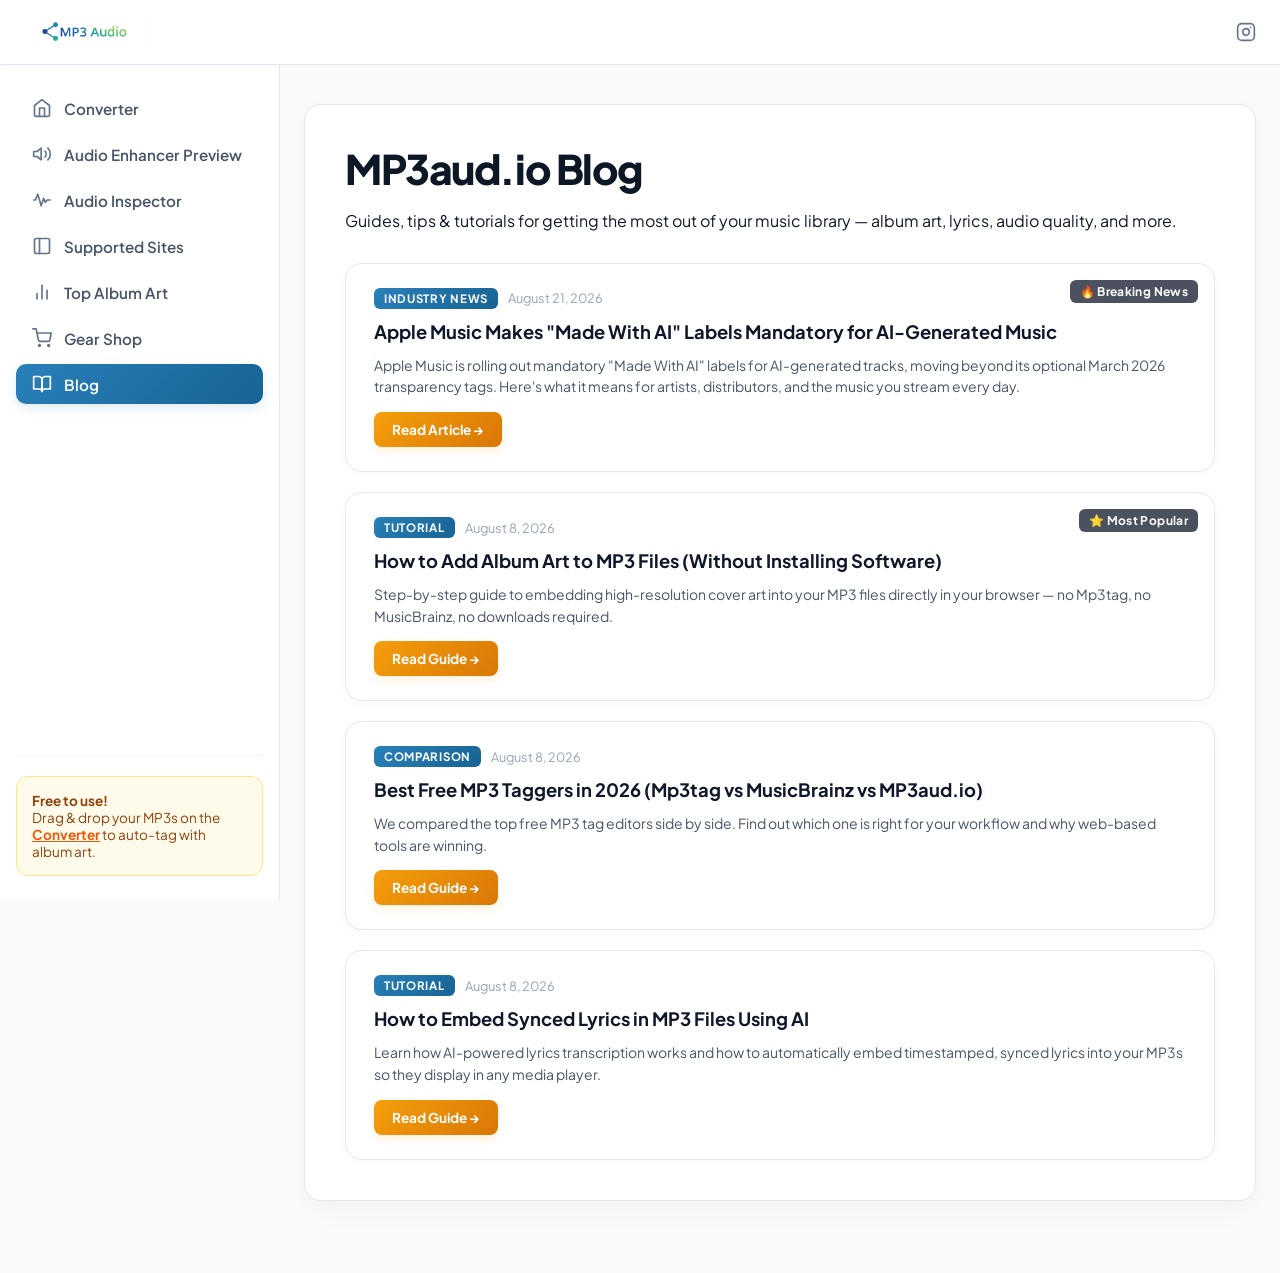
==== commit 550874a4: "feat: launch blog section with initial articles and integrate site-wide navigation updates" ====
--- a/blog/index.html
+++ b/blog/index.html
@@ -82,6 +82,15 @@
                 </a>
             </li>
             <li>
+                <a href="../audio-inspector.html" class="sidebar-link">
+                    <svg viewBox="0 0 24 24" fill="none" stroke="currentColor" stroke-width="2" stroke-linecap="round"
+                        stroke-linejoin="round">
+                        <path d="M2 12h2l3-7 4 14 3-9 2 5 2-3h4"></path>
+                    </svg>
+                    <span>Audio Inspector</span>
+                </a>
+            </li>
+            <li>
                 <a href="../supported-sites.html" class="sidebar-link">
                     <svg viewBox="0 0 24 24" fill="none" stroke="currentColor" stroke-width="2" stroke-linecap="round" stroke-linejoin="round"><rect x="3" y="3" width="18" height="18" rx="2" ry="2"></rect><line x1="9" y1="3" x2="9" y2="21"></line></svg>
                     <span>Supported Sites</span>
--- a/style.css
+++ b/style.css
@@ -1,2816 +1,3207 @@
-/* =========================================
-   1. GLOBAL & LAYOUT
-   ========================================= */
-@import url('https://fonts.googleapis.com/css2?family=Plus+Jakarta+Sans:wght@400;500;600;700;800&display=swap');
-
-body {
-    font-family: 'Plus Jakarta Sans', -apple-system, BlinkMacSystemFont, "Segoe UI", Roboto, Helvetica, sans-serif;
-    background: #f8fafc;
-    min-height: 100vh;
-    margin: 0;
-    display: flex;
-    flex-direction: column;
-    color: #0f172a;
-    overflow-x: hidden;
-}
-
-.container {
-    width: 100%;
-    max-width: 100%;
-    padding: 0;
-    margin: 0;
-    box-sizing: border-box;
-}
-
-/* =========================================
-   2. APP HEADER & STICKY NAVBAR (SaaS style)
-   ========================================= */
-.app-header {
-    position: fixed;
-    top: 0;
-    left: 0;
-    right: 0;
-    height: 64px;
-    background: rgba(255, 255, 255, 0.85);
-    backdrop-filter: blur(20px);
-    -webkit-backdrop-filter: blur(20px);
-    border-bottom: 1px solid #e2e8f0;
-    z-index: 1000;
-    display: flex;
-    align-items: center;
-    box-shadow: 0 1px 3px rgba(0, 0, 0, 0.02);
-}
-
-.header-container {
-    width: 100%;
-    max-width: 1400px;
-    margin: 0 auto;
-    padding: 0 24px;
-    display: flex;
-    justify-content: space-between;
-    align-items: center;
-    box-sizing: border-box;
-}
-
-.header-brand {
-    display: flex;
-    align-items: center;
-    gap: 8px;
-    text-decoration: none;
-}
-
-.header-logo {
-    height: 32px;
-    width: auto;
-    display: block;
-}
-
-.header-actions {
-    display: flex;
-    align-items: center;
-    gap: 16px;
-}
-
-.menu-toggle {
-    background: transparent;
-    border: none;
-    color: #64748b;
-    cursor: pointer;
-    padding: 8px;
-    display: none;
-    align-items: center;
-    justify-content: center;
-    border-radius: 8px;
-    transition: all 0.2s;
-}
-
-.menu-toggle:hover {
-    background: #f1f5f9;
-    color: #0f172a;
-}
-
-/* =========================================
-   2b. LEFT SIDEBAR NAVIGATION
-   ========================================= */
-.sidebar-nav {
-    position: fixed;
-    top: 64px;
-    left: 0;
-    bottom: 0;
-    width: 280px;
-    background: #ffffff;
-    border-right: 1px solid #e2e8f0;
-    z-index: 990;
-    display: flex;
-    flex-direction: column;
-    justify-content: space-between;
-    padding: 24px 16px;
-    box-sizing: border-box;
-    overflow-y: auto;
-    transition: transform 0.3s cubic-bezier(0.4, 0, 0.2, 1);
-}
-
-.sidebar-menu {
-    display: flex;
-    flex-direction: column;
-    gap: 6px;
-    list-style: none;
-    margin: 0;
-    padding: 0;
-}
-
-.sidebar-link {
-    display: flex;
-    align-items: center;
-    gap: 12px;
-    color: #475569;
-    text-decoration: none;
-    font-size: 0.95rem;
-    font-weight: 600;
-    padding: 10px 16px;
-    border-radius: 10px;
-    transition: all 0.2s ease;
-}
-
-.sidebar-link svg {
-    width: 20px;
-    height: 20px;
-    stroke-width: 2px;
-    color: #64748b;
-    transition: all 0.2s ease;
-}
-
-.sidebar-link:hover {
-    color: #2980b9;
-    background: #f8fafc;
-}
-
-.sidebar-link:hover svg {
-    color: #2980b9;
-}
-
-.sidebar-link.active {
-    color: #ffffff;
-    background: linear-gradient(135deg, #2980b9 0%, #176394 100%);
-    box-shadow: 0 4px 12px rgba(41, 128, 185, 0.15);
-}
-
-.sidebar-link.active svg {
-    color: #ffffff;
-}
-
-.sidebar-footer {
-    display: flex;
-    flex-direction: column;
-    gap: 16px;
-    margin-top: auto;
-    padding-top: 20px;
-    border-top: 1px solid #f1f5f9;
-}
-
-/* =========================================
-   2c. MAIN CONTENT & WORKSPACE
-   ========================================= */
-.main-content {
-    margin-top: 64px;
-    margin-left: 280px;
-    padding: 40px 24px;
-    box-sizing: border-box;
-    flex-grow: 1;
-    display: flex;
-    flex-direction: column;
-    align-items: center;
-    background: #f8fafc;
-}
-
-.content-container {
-    width: 100%;
-    max-width: 1040px;
-    display: flex;
-    flex-direction: column;
-}
-
-.page-card {
-    background: white;
-    padding: 2.5rem;
-    border-radius: 16px;
-    box-shadow: 0 10px 30px rgba(0, 0, 0, 0.03);
-    border: 1px solid #e2e8f0;
-    text-align: left;
-    margin-bottom: 2rem;
-    box-sizing: border-box;
-}
-
-.logo-container {
-    text-align: left;
-    margin-bottom: 30px;
-}
-
-.main-headline {
-    font-size: 2.25rem;
-    color: #0f172a;
-    margin: 0 0 10px 0;
-    line-height: 1.25;
-    font-weight: 800;
-    letter-spacing: -0.02em;
-}
-
-.main-subheadline {
-    font-size: 1.125rem !important;
-    color: #475569;
-    font-weight: 500 !important;
-    margin: 0 0 12px 0;
-    line-height: 1.5;
-}
-
-.h1-subtext {
-    font-size: 0.90rem;
-    color: #64748b;
-    margin-top: 0;
-    margin-bottom: 1.5rem;
-    line-height: 1.5;
-}
-
-/* =========================================
-   3. UNIFIED SEARCH BAR & INLINE TOGGLE
-   ========================================= */
-.unified-search-bar {
-    display: flex;
-    gap: 8px;
-    background: #ffffff;
-    border: 2px solid #e2e8f0;
-    border-radius: 12px;
-    padding: 6px;
-    transition: all 0.3s ease;
-    box-shadow: 0 4px 6px rgba(0, 0, 0, 0.02);
-    margin-bottom: 20px;
-}
-
-.unified-search-bar:focus-within {
-    border-color: #2980b9;
-    box-shadow: 0 6px 12px rgba(41, 128, 185, 0.15);
-}
-
-.unified-search-bar input {
-    border: none;
-    flex: 1;
-    padding: 12px 16px;
-    font-size: 1rem;
-    background: transparent;
-    width: 100%;
-    box-sizing: border-box;
-}
-
-.unified-search-bar input:focus {
-    outline: none;
-}
-
-.unified-search-bar button {
-    background: linear-gradient(90deg, #2980b9 0%, #2ecc71 100%);
-    color: white;
-    border: none;
-    padding: 0 24px;
-    border-radius: 8px;
-    font-weight: 700;
-    font-size: 1rem;
-    cursor: pointer;
-    transition: transform 0.2s, box-shadow 0.2s;
-    white-space: nowrap;
-}
-
-.unified-search-bar button:hover:not(:disabled) {
-    transform: translateY(-1px);
-    box-shadow: 0 4px 10px rgba(46, 204, 113, 0.3);
-}
-
-.unified-search-bar button:disabled {
-    background: #cbd5e1;
-    color: #64748b;
-    cursor: not-allowed;
-    box-shadow: none;
-    transform: none;
-}
-
-.unified-search-bar .clear-input-btn {
-    background: transparent;
-    color: #94a3b8;
-    padding: 0 10px;
-    box-shadow: none;
-    display: flex;
-    align-items: center;
-}
-
-.unified-search-bar .clear-input-btn:hover {
-    color: #ef4444;
-    transform: none;
-}
-
-.unified-search-bar #resetBtn {
-    background: #f1f5f9;
-    color: #475569;
-    padding: 0 16px;
-    box-shadow: none;
-}
-
-.unified-search-bar #resetBtn:hover:not(:disabled) {
-    background: #e2e8f0;
-    transform: translateY(-1px);
-}
-
-.unified-search-bar #resetBtn:disabled {
-    background: #f8fafc;
-    color: #cbd5e1;
-    cursor: not-allowed;
-    transform: none;
-}
-
-.inline-ai-toggle {
-    display: flex;
-    align-items: center;
-    gap: 12px;
-    margin: 0;
-    flex: 1;
-    min-width: 280px;
-    justify-content: center;
-    background: #f8fafc;
-    border: 1px solid #e2e8f0;
-    border-radius: 8px;
-    padding: 9px 16px;
-    box-sizing: border-box;
-}
-
-.premium-badge {
-    background: linear-gradient(90deg, #f59e0b 0%, #d97706 100%);
-    color: white;
-    font-size: 0.65rem;
-    font-weight: 800;
-    padding: 2px 6px;
-    border-radius: 12px;
-    margin-left: 6px;
-    vertical-align: middle;
-    text-transform: uppercase;
-    letter-spacing: 0.5px;
-    box-shadow: 0 2px 4px rgba(245, 158, 11, 0.3);
-    display: inline-block;
-    white-space: nowrap;
-}
-
-.premium-badge.free-badge {
-    background: #2ecc71;
-    box-shadow: 0 2px 4px rgba(46, 204, 113, 0.3);
-    white-space: normal;
-    text-align: center;
-}
-
-.inline-ai-toggle .toggle-text {
-    display: flex;
-    align-items: center;
-    justify-content: space-between;
-    flex-grow: 1;
-    gap: 8px;
-}
-
-.switch {
-    position: relative;
-    display: inline-block;
-    width: 46px;
-    height: 26px;
-    flex-shrink: 0;
-}
-
-.switch input {
-    opacity: 0;
-    width: 0;
-    height: 0;
-}
-
-.slider {
-    position: absolute;
-    cursor: pointer;
-    top: 0;
-    left: 0;
-    right: 0;
-    bottom: 0;
-    background-color: #cbd5e1;
-    transition: .4s;
-}
-
-.slider:before {
-    position: absolute;
-    content: "";
-    height: 20px;
-    width: 20px;
-    left: 3px;
-    bottom: 3px;
-    background-color: white;
-    transition: .4s;
-    box-shadow: 0 2px 4px rgba(0, 0, 0, 0.2);
-}
-
-input:checked+.slider {
-    background-color: #2ecc71;
-}
-
-input:checked+.slider:before {
-    transform: translateX(20px);
-}
-
-.slider.round {
-    border-radius: 34px;
-}
-
-.slider.round:before {
-    border-radius: 50%;
-}
-
-/* =========================================
-   3b. UPLOAD CONTAINER & DROPZONE (NEW)
-   ========================================= */
-.upload-container {
-    display: flex;
-    flex-direction: column;
-    gap: 15px;
-    margin-bottom: 20px;
-}
-
-.large-dropzone {
-    padding: 40px 20px;
-    font-size: 1.05rem;
-    color: #64748b;
-    background: #f8fafc;
-    cursor: pointer;
-    display: flex;
-    flex-direction: column;
-    align-items: center;
-    justify-content: center;
-    border: 2px dashed #cbd5e1;
-    border-radius: 12px;
-    transition: all 0.2s ease;
-    text-align: center;
-}
-
-.large-dropzone:hover {
-    background: #f1f5f9;
-    border-color: #94a3b8;
-}
-
-.file-counter {
-    display: flex;
-    justify-content: center;
-    align-items: center;
-    flex-wrap: wrap;
-    gap: 12px;
-    margin-top: 5px;
-    margin-bottom: 5px;
-    animation: fadeIn 0.3s ease-out;
-}
-
-.file-counter.hidden {
-    display: none;
-}
-
-.counter-badge {
-    display: inline-flex;
-    align-items: center;
-    gap: 8px;
-    padding: 8px 16px;
-    border-radius: 20px;
-    font-size: 0.9rem;
-    font-weight: 700;
-    transition: all 0.3s ease;
-}
-
-.counter-badge.hidden {
-    display: none;
-}
-
-/* Global Stats Badge (Slate Palette) */
-.global-badge {
-    background: linear-gradient(135deg, #f1f5f9 0%, #e2e8f0 100%);
-    border: 1px solid #cbd5e1;
-    color: #475569;
-    box-shadow: 0 4px 12px rgba(71, 85, 105, 0.06);
-}
-
-.global-badge svg {
-    color: #64748b;
-}
-
-/* Selected Tracks Badge (Sky Palette) */
-.selected-badge {
-    background: linear-gradient(135deg, #e0f2fe 0%, #bae6fd 100%);
-    border: 1px solid #7dd3fc;
-    color: #0369a1;
-    box-shadow: 0 4px 12px rgba(3, 105, 161, 0.08);
-}
-
-.selected-badge svg {
-    color: #0284c7;
-}
-
-/* Currently Processing Badge (matches Global Stats Badge / Slate Palette) */
-.processing-badge {
-    background: linear-gradient(135deg, #f1f5f9 0%, #e2e8f0 100%);
-    border: 1px solid #cbd5e1;
-    color: #475569;
-    box-shadow: 0 4px 12px rgba(71, 85, 105, 0.06);
-}
-
-.processing-badge svg {
-    color: #64748b;
-}
-
-@keyframes fadeIn {
-    from {
-        opacity: 0;
-        transform: translateY(-5px);
-    }
-
-    to {
-        opacity: 1;
-        transform: translateY(0);
-    }
-}
-
-.action-buttons {
-    display: flex;
-    gap: 10px;
-}
-
-.action-buttons #convertBtn {
-    flex: 3;
-    background: linear-gradient(90deg, #2980b9 0%, #2ecc71 100%);
-    color: white;
-    border: none;
-    padding: 14px 24px;
-    border-radius: 8px;
-    font-weight: 700;
-    font-size: 1rem;
-    cursor: pointer;
-    transition: transform 0.2s, box-shadow 0.2s;
-}
-
-.action-buttons #convertBtn:hover:not(:disabled) {
-    transform: translateY(-1px);
-    box-shadow: 0 4px 10px rgba(46, 204, 113, 0.3);
-}
-
-.action-buttons #convertBtn:disabled {
-    background: #cbd5e1;
-    color: #64748b;
-    cursor: not-allowed;
-    box-shadow: none;
-    transform: none;
-}
-
-.action-buttons #resetBtn {
-    flex: 1;
-    background: #f1f5f9;
-    color: #475569;
-    border: none;
-    padding: 14px 16px;
-    border-radius: 8px;
-    font-weight: 700;
-    font-size: 1rem;
-    cursor: pointer;
-    transition: transform 0.2s, background 0.2s;
-}
-
-.action-buttons #resetBtn:hover:not(:disabled) {
-    background: #e2e8f0;
-    transform: translateY(-1px);
-}
-
-.action-buttons #resetBtn:disabled {
-    background: #f8fafc;
-    color: #cbd5e1;
-    cursor: not-allowed;
-    transform: none;
-}
-
-/* =========================================
-   4. ADVANCED OPTIONS & SECONDARY BUTTONS
-   ========================================= */
-
-.options-row {
-    display: flex;
-    align-items: stretch;
-    justify-content: space-between;
-    gap: 12px;
-    margin-top: 10px;
-    margin-bottom: 15px;
-}
-
-.advanced-btn {
-    flex: 3;
-    display: flex;
-    align-items: center;
-    justify-content: center;
-    background: #f8fafc;
-    border: 1px solid #e2e8f0;
-    border-radius: 8px;
-    padding: 9px 16px;
-    color: #64748b;
-    font-weight: 600;
-    font-size: 0.85rem;
-    cursor: pointer;
-    transition: all 0.2s;
-    box-sizing: border-box;
-}
-
-.advanced-btn:hover {
-    background: #f1f5f9;
-}
-
-.micro-label {
-    font-size: 0.75rem;
-    color: #64748b;
-    margin-bottom: 6px;
-    font-weight: 600;
-}
-
-.input-group {
-    display: flex;
-    gap: 8px;
-}
-
-input[type="text"],
-input[type="email"] {
-    padding: 14px 16px;
-    border: 1px solid #cbd5e1;
-    border-radius: 8px;
-    font-size: 1rem;
-    width: 100%;
-    box-sizing: border-box;
-    flex: 1;
-    transition: all 0.2s;
-}
-
-input[type="text"]:focus,
-input[type="email"]:focus {
-    border-color: #2980b9;
-    outline: none;
-}
-
-.input-error {
-    border-color: #ef4444 !important;
-    background-color: #fef2f2 !important;
-    box-shadow: 0 0 0 2px rgba(239, 68, 68, 0.2);
-}
-
-#cancelBtn {
-    flex: 1;
-    padding: 12px;
-    border-radius: 8px;
-    font-weight: 600;
-    cursor: pointer;
-    transition: all 0.2s;
-    border: 2px solid #fee2e2;
-    background: #fef2f2;
-    color: #ef4444;
-}
-
-#cancelBtn:hover:not(:disabled) {
-    background: #fee2e2;
-    border-color: #fecaca;
-}
-
-#cancelBtn:disabled {
-    background: #fca5a5;
-    color: white;
-    cursor: not-allowed;
-    border: none;
-}
-
-/* =========================================
-   5. PROGRESS BAR & STATUS
-   ========================================= */
-#progressBar {
-    width: 100%;
-    height: 24px;
-    background: #f1f5f9;
-    border-radius: 12px;
-    overflow: hidden;
-    margin: 1.5rem 0;
-    box-shadow: inset 0 2px 4px rgba(0, 0, 0, 0.05);
-    position: relative;
-}
-
-#progressFill {
-    height: 100%;
-    background: linear-gradient(90deg, #2980b9 0%, #2ecc71 100%);
-    width: 0%;
-    transition: width 0.4s cubic-bezier(0.4, 0, 0.2, 1);
-    display: flex;
-    align-items: center;
-    justify-content: center;
-    color: white;
-    font-weight: 700;
-    font-size: 0.75rem;
-    text-shadow: 0 1px 2px rgba(0, 0, 0, 0.2);
-    border-radius: 12px;
-}
-
-#status {
-    margin: 1.5rem 0;
-    font-size: 0.9rem;
-    color: #475569;
-    min-height: 50px;
-    text-align: center;
-}
-
-.spinner {
-    border: 3px solid rgba(0, 0, 0, 0.1);
-    width: 28px;
-    height: 28px;
-    border-radius: 50%;
-    border-left-color: #2980b9;
-    animation: spin 0.8s linear infinite;
-    margin: 0 auto 10px;
-}
-
-.queue-box {
-    background: #ecfdf5;
-    border: 1px solid #6ee7b7;
-    padding: 15px;
-    border-radius: 8px;
-    color: #065f46;
-    margin-top: 10px;
-    box-shadow: 0 2px 4px rgba(0, 0, 0, 0.05);
-}
-
-.queue-spinner {
-    border-top-color: #2ecc71 !important;
-    border-left-color: rgba(0, 0, 0, 0.1) !important;
-}
-
-@keyframes spin {
-    0% {
-        transform: rotate(0deg);
-    }
-
-    100% {
-        transform: rotate(360deg);
-    }
-}
-
-.hidden {
-    display: none !important;
-}
-
-/* =========================================
-   6. DOWNLOAD AREA & FOOTER
-   ========================================= */
-.download-separator {
-    margin-top: 1.5rem;
-    padding-top: 1rem;
-    border-top: 1px solid #e2e8f0;
-}
-
-#downloadList {
-    list-style: none;
-    padding: 0;
-    margin-top: 1rem;
-    text-align: left;
-}
-
-.zip-btn {
-    display: flex;
-    justify-content: center;
-    align-items: center;
-    gap: 10px;
-    background: #1e293b;
-    color: white;
-    padding: 16px;
-    text-align: center;
-    border-radius: 8px;
-    text-decoration: none;
-    margin-bottom: 12px;
-    font-weight: bold;
-    transition: all 0.2s;
-    border-bottom: 4px solid #0f172a;
-}
-
-.zip-btn:hover {
-    background: #2c3e50;
-    transform: translateY(1px);
-    border-bottom-width: 2px;
-}
-
-footer {
-    text-align: center;
-    margin-top: 40px;
-    padding: 20px 0;
-    border-top: 1px solid #e2e8f0;
-    font-size: 0.75rem;
-    color: #94a3b8;
-}
-
-footer p {
-    margin: 0 0 10px 0;
-}
-
-.footer-links {
-    text-align: center;
-}
-
-.footer-links a {
-    color: #2980b9;
-    text-decoration: none;
-    margin: 0 5px;
-    cursor: pointer;
-}
-
-/* =========================================
-   7. MODALS & EXAMPLE COMPARISON
-   ========================================= */
-.modal {
-    display: none;
-    position: fixed;
-    z-index: 1000;
-    left: 0;
-    top: 0;
-    width: 100%;
-    height: 100%;
-    background: rgba(0, 0, 0, 0.5);
-    align-items: center;
-    justify-content: center;
-}
-
-.modal-content {
-    background: white;
-    padding: 25px;
-    border-radius: 12px;
-    position: relative;
-    max-width: 500px;
-    width: 90%;
-    max-height: 85vh;
-    overflow-y: auto;
-    text-align: left;
-}
-
-.modal-content h2 {
-    margin-top: 0;
-    color: #1e293b;
-}
-
-.modal-content p,
-.modal-content li {
-    color: #334155;
-    line-height: 1.5;
-    font-size: 0.9rem;
-}
-
-.modal-content ul {
-    padding-left: 20px;
-}
-
-.close {
-    position: absolute;
-    right: 15px;
-    top: 10px;
-    font-size: 28px;
-    cursor: pointer;
-    color: #94a3b8;
-}
-
-.example-comparison {
-    display: flex;
-    flex-direction: column;
-    gap: 15px;
-    margin-top: 20px;
-    align-items: center;
-}
-
-@media (min-width: 600px) {
-    .example-comparison {
-        flex-direction: row;
-        align-items: stretch;
-    }
-}
-
-.example-box {
-    flex: 1;
-    border-radius: 8px;
-    overflow: hidden;
-    border: 1px solid #e2e8f0;
-    width: 100%;
-}
-
-.example-header {
-    padding: 10px;
-    font-weight: bold;
-    font-size: 0.85rem;
-    text-align: center;
-}
-
-.raw-header {
-    background: #f1f5f9;
-    color: #475569;
-}
-
-.pro-header {
-    background: #eff6ff;
-    color: #1e40af;
-    border-bottom: 1px solid #bfdbfe;
-}
-
-.example-body {
-    padding: 15px;
-    font-size: 0.85rem;
-    color: #334155;
-    background: #ffffff;
-    line-height: 1.5;
-}
-
-.raw-body {
-    font-style: italic;
-    color: #64748b;
-}
-
-.pro-body ul,
-.pro-body ol {
-    margin-top: 5px;
-    padding-left: 20px;
-    margin-bottom: 10px;
-}
-
-.example-icon {
-    display: flex;
-    align-items: center;
-    justify-content: center;
-}
-
-/* =========================================
-   8. TOP UTILITY BAR & NOTICES
-   ========================================= */
-.utility-bar {
-    display: flex;
-    justify-content: space-between;
-    align-items: center;
-    margin-bottom: 10px;
-    padding-bottom: 10px;
-    border-bottom: 1px solid #f1f5f9;
-}
-
-.social-icons {
-    display: flex;
-    gap: 15px;
-}
-
-.social-icons a {
-    color: #64748b;
-    transition: color 0.2s ease;
-    display: flex;
-    align-items: center;
-}
-
-.social-icons a:hover {
-    color: #2980b9;
-}
-
-.secure-note {
-    font-size: 0.75rem;
-    color: #94a3b8;
-    margin: 4px 0 20px 5px;
-    text-align: left;
-    display: flex;
-    align-items: center;
-    gap: 4px;
-    width: 100%;
-}
-
-/* =========================================
-   9. AUTHENTICATION & DASHBOARD
-   ========================================= */
-.auth-box {
-    background: #ffffff;
-    border: 1px solid #e2e8f0;
-    padding: 25px;
-    border-radius: 12px;
-    margin-bottom: 20px;
-    box-shadow: 0 12px 30px rgba(0, 0, 0, 0.05);
-    position: relative;
-    text-align: left;
-}
-
-.auth-box::before {
-    content: '';
-    position: absolute;
-    top: 0;
-    left: 0;
-    right: 0;
-    height: 4px;
-    background: linear-gradient(90deg, #f59e0b 0%, #4f46e5 100%);
-    border-radius: 12px 12px 0 0;
-}
-
-#sendLinkBtn {
-    background: linear-gradient(90deg, #f59e0b 0%, #4f46e5 100%);
-    color: white;
-    border: none;
-    padding: 14px 16px;
-    border-radius: 8px;
-    font-weight: 700;
-    font-size: 0.85rem;
-    cursor: pointer;
-    transition: transform 0.2s, box-shadow 0.2s;
-    white-space: nowrap;
-    flex-shrink: 0;
-}
-
-#sendLinkBtn:hover:not(:disabled) {
-    transform: translateY(-1px);
-    box-shadow: 0 4px 10px rgba(139, 92, 246, 0.3);
-}
-
-#sendLinkBtn:disabled {
-    background: #cbd5e1;
-    cursor: not-allowed;
-    transform: none;
-    box-shadow: none;
-}
-
-.dashboard-box {
-    background: #ffffff;
-    border: 2px solid #e2e8f0;
-    padding: 20px;
-    border-radius: 12px;
-    margin-bottom: 20px;
-    text-align: left;
-    box-shadow: 0 4px 6px rgba(0, 0, 0, 0.02);
-}
-
-.dashboard-header {
-    display: flex;
-    justify-content: space-between;
-    align-items: center;
-    margin-bottom: 15px;
-    padding-bottom: 10px;
-    border-bottom: 1px solid #f1f5f9;
-}
-
-.stats-row {
-    display: flex;
-    gap: 10px;
-    margin-bottom: 15px;
-}
-
-.stat-pill {
-    flex: 1;
-    background: #f1f5f9;
-    padding: 10px;
-    border-radius: 8px;
-    font-size: 0.85rem;
-    color: #475569;
-    text-align: center;
-    border: 1px solid #e2e8f0;
-}
-
-.stat-pill strong {
-    display: block;
-    font-size: 1.1rem;
-    color: #0f172a;
-    margin-top: 4px;
-}
-
-.billing-actions-row {
-    display: flex;
-    gap: 12px;
-}
-
-.premium-btn {
-    width: 100%;
-    background: linear-gradient(90deg, #f59e0b 0%, #ea580c 100%);
-    color: white;
-    border: none;
-    padding: 12px;
-    border-radius: 8px;
-    font-weight: 700;
-    font-size: 1rem;
-    cursor: pointer;
-    transition: transform 0.2s, box-shadow 0.2s;
-}
-
-.premium-btn:hover:not(:disabled) {
-    transform: translateY(-1px);
-    box-shadow: 0 4px 10px rgba(234, 88, 12, 0.3);
-}
-
-.premium-btn:disabled {
-    background: #cbd5e1;
-    cursor: not-allowed;
-    transform: none;
-    box-shadow: none;
-}
-
-.subscribe-btn {
-    width: 100%;
-    background: linear-gradient(90deg, #8b5cf6 0%, #4f46e5 100%);
-    color: white;
-    border: none;
-    padding: 12px;
-    border-radius: 8px;
-    font-weight: 700;
-    font-size: 1rem;
-    cursor: pointer;
-    transition: transform 0.2s, box-shadow 0.2s;
-    margin-top: 10px;
-}
-
-.billing-actions-row .premium-btn,
-.billing-actions-row .subscribe-btn {
-    margin-top: 15px;
-    flex: 1;
-}
-
-.subscribe-btn:hover:not(:disabled) {
-    transform: translateY(-1px);
-    box-shadow: 0 4px 10px rgba(79, 70, 229, 0.3);
-}
-
-.subscribe-btn:disabled {
-    background: #cbd5e1;
-    cursor: not-allowed;
-    transform: none;
-    box-shadow: none;
-}
-
-.text-btn {
-    background: transparent;
-    border: none;
-    color: #ef4444;
-    font-size: 0.85rem;
-    font-weight: 600;
-    cursor: pointer;
-    padding: 0;
-}
-
-.text-btn:hover {
-    text-decoration: underline;
-}
-
-.alert-message {
-    padding: 12px;
-    border-radius: 8px;
-    margin-bottom: 15px;
-    font-size: 0.9rem;
-    font-weight: 600;
-}
-
-.alert-success {
-    background: #dcfce7;
-    color: #166534;
-    border: 1px solid #bbf7d0;
-}
-
-.alert-error {
-    background: #fee2e2;
-    color: #991b1b;
-    border: 1px solid #fecaca;
-}
-
-/* =========================================
-   10. CONVERSION SUMMARY TABLE
-   ========================================= */
-.summary-container {
-    margin: 15px 0 20px 0;
-    text-align: left;
-    background: #f8fafc;
-    border: 1px solid #e2e8f0;
-    border-radius: 8px;
-    padding: 15px;
-}
-
-.summary-title {
-    margin-top: 0;
-    font-size: 0.95rem;
-    color: #1e293b;
-    margin-bottom: 10px;
-}
-
-.summary-table {
-    width: 100%;
-    border-collapse: collapse;
-    font-size: 0.85rem;
-    background: #ffffff;
-    border-radius: 6px;
-    overflow: hidden;
-    border: 1px solid #e2e8f0;
-}
-
-.summary-table th,
-.summary-table td {
-    padding: 10px 12px;
-    text-align: left;
-    border-bottom: 1px solid #e2e8f0;
-}
-
-.summary-table th {
-    background: #f1f5f9;
-    font-weight: 600;
-    color: #475569;
-}
-
-.summary-table tr:last-child td {
-    border-bottom: none;
-}
-
-.summary-table td:first-child {
-    font-weight: 500;
-    color: #334155;
-    width: 45%;
-}
-
-.summary-table td:last-child {
-    color: #ef4444;
-}
-
-/* =========================================
-   11. PROCESS CARD (NEW)
-   ========================================= */
-.process-card {
-    background: #ffffff;
-    border: 1px solid #e2e8f0;
-    padding: 25px;
-    border-radius: 12px;
-    /* Soft blue/gray drop shadow to make it lift off the page */
-    box-shadow: 0 12px 30px rgba(41, 128, 185, 0.08);
-    margin-top: 25px;
-    margin-bottom: 20px;
-    position: relative;
-}
-
-/* Adds a sleek colorful gradient strip to the top edge */
-.process-card::before {
-    content: '';
-    position: absolute;
-    top: 0;
-    left: 0;
-    right: 0;
-    height: 4px;
-    background: linear-gradient(90deg, #2980b9 0%, #2ecc71 100%);
-    border-radius: 12px 12px 0 0;
-}
-
-/* =========================================
-   12. TOAST NOTIFICATIONS
-   ========================================= */
-#toast-container {
-    position: fixed;
-    bottom: 24px;
-    right: 24px;
-    display: flex;
-    flex-direction: column;
-    gap: 12px;
-    z-index: 9999;
-    pointer-events: none;
-}
-
-.toast {
-    background: #ffffff;
-    color: #1e293b;
-    padding: 12px 18px;
-    border-radius: 8px;
-    box-shadow: 0 10px 25px rgba(0, 0, 0, 0.1);
-    display: flex;
-    align-items: center;
-    gap: 10px;
-    font-size: 0.9rem;
-    font-weight: 600;
-    animation: slideInRight 0.3s cubic-bezier(0.175, 0.885, 0.32, 1.275) forwards;
-    pointer-events: auto;
-}
-
-.toast-success {
-    border-left: 4px solid #2ecc71;
-}
-
-.toast-success svg {
-    color: #2ecc71;
-}
-
-.toast-error {
-    border-left: 4px solid #ef4444;
-}
-
-.toast-error svg {
-    color: #ef4444;
-}
-
-.toast-info {
-    border-left: 4px solid #3b82f6;
-}
-
-.toast-info svg {
-    color: #3b82f6;
-}
-
-.toast.fade-out {
-    animation: fadeOutRight 0.3s ease forwards;
-}
-
-@keyframes slideInRight {
-    from {
-        transform: translateX(150%);
-        opacity: 0;
-    }
-
-    to {
-        transform: translateX(0);
-        opacity: 1;
-    }
-}
-
-@keyframes fadeOutRight {
-    from {
-        transform: translateX(0);
-        opacity: 1;
-    }
-
-    to {
-        transform: translateX(150%);
-        opacity: 0;
-    }
-}
-
-/* =========================================
-   13. SEO FEATURES & COMPETITOR COMPARISON SECTION
-   ========================================= */
-.seo-features-section {
-    margin-top: 35px;
-    margin-bottom: 20px;
-    text-align: left;
-    border-top: 1px dashed #cbd5e1;
-    padding-top: 30px;
-}
-
-.seo-section-title {
-    font-size: 1.05rem;
-    color: #1e293b;
-    font-weight: 800;
-    margin-bottom: 22px;
-    text-align: center;
-    line-height: 1.4;
-}
-
-.seo-feature-grid {
-    display: flex;
-    flex-direction: column;
-    gap: 20px;
-}
-
-@media (min-width: 768px) {
-    .seo-feature-grid {
-        display: grid;
-        grid-template-columns: repeat(2, 1fr);
-        gap: 24px 32px;
-    }
-}
-
-.seo-feature-card {
-    display: flex;
-    gap: 14px;
-    align-items: flex-start;
-}
-
-.seo-feature-icon {
-    flex-shrink: 0;
-    background: #f0fdf4;
-    color: #16a34a;
-    width: 38px;
-    height: 38px;
-    border-radius: 8px;
-    display: flex;
-    align-items: center;
-    justify-content: center;
-    box-shadow: 0 2px 5px rgba(22, 163, 74, 0.08);
-}
-
-.seo-feature-text {
-    flex: 1;
-}
-
-.seo-feature-card h3 {
-    font-size: 0.95rem;
-    color: #1e293b;
-    font-weight: 700;
-    margin: 0 0 6px 0;
-}
-
-.seo-feature-card p {
-    font-size: 0.85rem;
-    color: #64748b;
-    margin: 0;
-    line-height: 1.5;
-}
-
-/* Competitor Comparison Matrix Table */
-.comparison-section {
-    margin-top: 35px;
-    margin-bottom: 25px;
-    text-align: left;
-    border-top: 1px dashed #cbd5e1;
-    padding-top: 30px;
-}
-
-.comparison-header {
-    text-align: center;
-    max-width: 600px;
-    margin: 0 auto 20px auto;
-}
-
-.comparison-badge {
-    display: inline-flex;
-    align-items: center;
-    gap: 6px;
-    background: #fff7ed;
-    color: #ea580c;
-    border: 1px solid #fed7aa;
-    font-size: 0.72rem;
-    font-weight: 800;
-    text-transform: uppercase;
-    letter-spacing: 0.05em;
-    padding: 3px 10px;
-    border-radius: 20px;
-    margin-bottom: 8px;
-}
-
-.comparison-title {
-    font-size: 1.25rem;
-    color: #0f172a;
-    font-weight: 800;
-    letter-spacing: -0.02em;
-    margin: 0 0 6px 0;
-    line-height: 1.3;
-}
-
-.comparison-subtitle {
-    font-size: 0.85rem;
-    color: #64748b;
-    margin: 0;
-    line-height: 1.45;
-}
-
-/* Comparison Table Container */
-.comparison-table-wrapper {
-    background: #ffffff;
-    border: 1px solid #e2e8f0;
-    border-radius: 12px;
-    overflow-x: auto;
-    box-shadow: 0 2px 10px rgba(0, 0, 0, 0.03);
-    -webkit-overflow-scrolling: touch;
-}
-
-.comparison-table {
-    width: 100%;
-    min-width: 620px;
-    border-collapse: collapse;
-    text-align: left;
-}
-
-.comparison-table th,
-.comparison-table td {
-    padding: 11px 15px;
-    font-size: 0.82rem;
-    border-bottom: 1px solid #f1f5f9;
-    vertical-align: middle;
-}
-
-.comparison-table thead th {
-    background: #f8fafc;
-    color: #475569;
-    font-weight: 700;
-    font-size: 0.78rem;
-    letter-spacing: 0.01em;
-    border-bottom: 2px solid #e2e8f0;
-    white-space: nowrap;
-}
-
-.comparison-table thead th:first-child {
-    border-top-left-radius: 12px;
-}
-
-.comparison-table thead th:last-child {
-    border-top-right-radius: 12px;
-}
-
-.comparison-table tbody tr:last-child td {
-    border-bottom: none;
-}
-
-.comparison-table tbody tr:hover td {
-    background: #fafafa;
-}
-
-/* Highlight Column for MP3aud.io */
-.comparison-table th.col-highlight,
-.comparison-table td.col-highlight {
-    background: #fffbf7;
-}
-
-.comparison-table thead th.col-highlight {
-    background: #fff4ec;
-    color: #c2410c;
-    border-bottom: 2px solid #fdba74;
-}
-
-.comparison-table tbody tr:hover td.col-highlight {
-    background: #fff0e3;
-}
-
-.mp3audio-brand-cell {
-    display: flex;
-    align-items: center;
-    gap: 6px;
-}
-
-.mp3audio-brand-cell .brand-name {
-    font-size: 0.9rem;
-    font-weight: 800;
-    color: #ea580c;
-}
-
-.mp3audio-brand-cell .brand-tag {
-    display: inline-block;
-    font-size: 0.65rem;
-    font-weight: 700;
-    background: #ea580c;
-    color: #ffffff;
-    padding: 1px 6px;
-    border-radius: 4px;
-    letter-spacing: 0.02em;
-}
-
-/* Comparison Status Tags */
-.status-pill {
-    display: inline-flex;
-    align-items: center;
-    gap: 5px;
-    font-size: 0.78rem;
-    font-weight: 600;
-    padding: 3px 8px;
-    border-radius: 6px;
-    line-height: 1.2;
-    white-space: nowrap;
-}
-
-.status-pill.status-yes,
-.status-pill.status-highlight-yes {
-    background: #ecfdf5;
-    color: #047857;
-    border: 1px solid #a7f3d0;
-    font-weight: 700;
-}
-
-.status-pill.status-yes svg,
-.status-pill.status-highlight-yes svg {
-    color: #10b981;
-    stroke: #059669;
-    width: 13px;
-    height: 13px;
-    flex-shrink: 0;
-}
-
-.status-pill.status-no {
-    background: #fef2f2;
-    color: #b91c1c;
-    border: 1px solid #fecaca;
-    font-weight: 600;
-}
-
-.status-pill.status-no svg {
-    color: #ef4444;
-    stroke: #dc2626;
-    width: 13px;
-    height: 13px;
-    flex-shrink: 0;
-}
-
-.status-pill.status-partial {
-    background: #fffbeb;
-    color: #b45309;
-    border: 1px solid #fde68a;
-    font-weight: 600;
-}
-
-.status-pill.status-partial svg {
-    color: #f59e0b;
-    stroke: #d97706;
-    width: 13px;
-    height: 13px;
-    flex-shrink: 0;
-}
-
-.feature-title-cell {
-    font-weight: 700;
-    color: #1e293b;
-    white-space: nowrap;
-}
-
-/* =========================================
-   15. SAAS INTEGRATED SIDEBAR ELEMENTS & RESPONSIVE BREAKPOINTS
-   ========================================= */
-.menu-toggle svg {
-    width: 24px;
-    height: 24px;
-}
-
-.sidebar-nav .dashboard-box,
-.sidebar-nav .auth-box {
-    border: none;
-    padding: 12px 8px;
-    box-shadow: none;
-    margin-top: 0 !important;
-    background: transparent;
-}
-
-.sidebar-nav .auth-box::before {
-    display: none;
-}
-
-.sidebar-nav .pricing-tiers {
-    flex-direction: column;
-    gap: 12px;
-}
-
-.sidebar-nav .tier-card {
-    min-width: 100%;
-    margin-bottom: 0;
-    box-sizing: border-box;
-}
-
-@media (max-width: 992px) {
-    .menu-toggle {
-        display: flex;
-    }
-
-    .sidebar-nav {
-        transform: translateX(-100%);
-        top: 64px;
-        box-shadow: 10px 0 30px rgba(0, 0, 0, 0.08);
-    }
-
-    .sidebar-nav.open {
-        transform: translateX(0);
-    }
-
-    .main-content {
-        margin-left: 0;
-        padding: 20px 12px;
-        width: 100%;
-        max-width: 100vw;
-        box-sizing: border-box;
-        overflow-x: hidden;
-    }
-
-    /* Reset sidebar elements back to card layouts on mobile */
-    .sidebar-nav .dashboard-box,
-    .sidebar-nav .auth-box {
-        border: 1px solid #e2e8f0;
-        padding: 20px;
-        box-shadow: 0 4px 6px rgba(0, 0, 0, 0.02);
-        background: #ffffff;
-        margin-top: 15px !important;
-    }
-
-    .sidebar-nav .auth-box::before {
-        display: block;
-    }
-}
-
-/* =========================================
-   16. WORKSPACE TWO-COLUMN LAYOUT
-   ========================================= */
-.workspace-layout {
-    display: flex;
-    gap: 24px;
-    width: 100%;
-    align-items: stretch;
-    margin-top: 15px;
-}
-
-#conversionToolContainer {
-    flex: 3;
-    min-width: 0;
-    margin-top: 0 !important;
-    margin-bottom: 0 !important;
-}
-
-#rightSideColumn {
-    flex: 2;
-    min-width: 0;
-    box-sizing: border-box;
-}
-
-@media (max-width: 992px) {
-    .workspace-layout {
-        flex-direction: column;
-        gap: 20px;
-    }
-
-    #conversionToolContainer {
-        flex: none;
-    }
-
-    #rightSideColumn {
-        flex: none;
-        width: 100%;
-    }
-
-    #loginFormContainer {
-        flex: none;
-        width: 100%;
-        max-width: 600px;
-        margin: 0 auto !important;
-    }
-
-    #workspacePricingContainer {
-        flex: none;
-        width: 100%;
-    }
-
-    .workspace-tier-card {
-        flex: none;
-        width: 100%;
-        max-width: 600px;
-        margin: 0 auto !important;
-    }
-}
-
-/* =========================================
-   17. WORKSPACE TIERS LAYOUT
-   ========================================= */
-#workspacePricingContainer {
-    display: flex;
-    flex-direction: column;
-    gap: 20px;
-    flex: 2;
-    min-width: 0;
-    box-sizing: border-box;
-}
-
-.workspace-tier-card {
-    background: #ffffff;
-    border: 1px solid #e2e8f0;
-    padding: 25px;
-    border-radius: 12px;
-    box-shadow: 0 12px 30px rgba(0, 0, 0, 0.05);
-    position: relative;
-    text-align: center;
-    flex: 1;
-    min-width: 0;
-    margin: 0 !important;
-    box-sizing: border-box;
-    display: flex;
-    flex-direction: column;
-    justify-content: space-between;
-}
-
-.workspace-tier-card::before {
-    content: '';
-    position: absolute;
-    top: 0;
-    left: 0;
-    right: 0;
-    height: 4px;
-    border-radius: 12px 12px 0 0;
-}
-
-.pay-as-you-go-card::before {
-    background: linear-gradient(90deg, #f59e0b 0%, #ea580c 100%);
-}
-
-.pro-subscription-card::before {
-    background: linear-gradient(90deg, #3b82f6 0%, #2563eb 100%);
-}
-
-/* =========================================
-   18. MOBILE RESPONSIVE TOGGLES & CARD PADDING
-   ========================================= */
-@media (max-width: 600px) {
-    .process-card {
-        padding: 16px;
-    }
-
-    .options-row {
-        gap: 12px !important;
-        margin-top: 12px !important;
-        margin-bottom: 12px !important;
-    }
-
-    .inline-ai-toggle {
-        min-width: unset;
-        width: 100%;
-        gap: 8px;
-        padding: 8px 12px;
-    }
-
-    .inline-ai-toggle .toggle-text {
-        flex-wrap: wrap;
-        gap: 4px 8px;
-    }
-
-    .inline-ai-toggle .feature-title {
-        white-space: normal !important;
-        font-size: 0.85rem !important;
-    }
-}
-
-/* =========================================
-   19a. HOW-TO STEPS CARD
-   ========================================= */
-.how-to-card {
-    background: #ffffff;
-    border: 1px solid #e2e8f0;
-    border-radius: 14px;
-    padding: 22px 24px;
-    box-shadow: 0 4px 16px rgba(0, 0, 0, 0.06);
-    max-width: 320px;
-    width: 100%;
-    margin: 0 auto;
-    box-sizing: border-box;
-}
-
-.how-to-title {
-    margin: 0 0 16px 0;
-    font-size: 1rem;
-    font-weight: 800;
-    color: #0f172a;
-    text-transform: uppercase;
-    letter-spacing: 0.06em;
-}
-
-.how-to-steps {
-    list-style: none;
-    margin: 0;
-    padding: 0;
-    display: flex;
-    flex-direction: column;
-    gap: 14px;
-}
-
-.how-to-step {
-    display: flex;
-    align-items: flex-start;
-    gap: 12px;
-}
-
-.step-num {
-    flex-shrink: 0;
-    width: 28px;
-    height: 28px;
-    border-radius: 50%;
-    background: linear-gradient(135deg, #FF5500 0%, #ea580c 100%);
-    color: #ffffff;
-    font-size: 0.8rem;
-    font-weight: 800;
-    display: flex;
-    align-items: center;
-    justify-content: center;
-    box-shadow: 0 2px 8px rgba(234, 88, 12, 0.35);
-}
-
-.step-body {
-    display: flex;
-    flex-direction: column;
-    gap: 2px;
-    font-size: 0.88rem;
-    line-height: 1.5;
-}
-
-.step-body strong {
-    color: #1e293b;
-    font-weight: 700;
-}
-
-.step-body span {
-    color: #64748b;
-}
-
-/* =========================================
-   19b. FAQ ACCORDION
-   ========================================= */
-.faq-section {
-    max-width: 1100px;
-    margin: 48px auto 20px auto;
-    padding: 0 10px;
-    box-sizing: border-box;
-}
-
-.faq-section-title {
-    font-size: 1.85rem;
-    font-weight: 800;
-    color: #0f172a;
-    text-align: center;
-    margin: 0 0 32px 0;
-}
-
-.faq-accordion {
-    display: flex;
-    flex-direction: column;
-    gap: 0;
-    border: 1px solid #e2e8f0;
-    border-radius: 16px;
-    overflow: hidden;
-    box-shadow: 0 4px 16px rgba(0, 0, 0, 0.05);
-}
-
-.faq-item {
-    border-bottom: 1px solid #e2e8f0;
-    background: #ffffff;
-}
-
-.faq-item:last-child {
-    border-bottom: none;
-}
-
-.faq-trigger {
-    width: 100%;
-    background: none;
-    border: none;
-    padding: 20px 24px;
-    display: flex;
-    justify-content: space-between;
-    align-items: center;
-    cursor: pointer;
-    font-family: inherit;
-    font-size: 0.98rem;
-    font-weight: 700;
-    color: #1e293b;
-    text-align: left;
-    gap: 16px;
-    transition: background 0.2s;
-}
-
-.faq-trigger:hover {
-    background: #f8fafc;
-}
-
-.faq-trigger[aria-expanded="true"] {
-    color: #FF5500;
-    background: #fff7f5;
-}
-
-.faq-icon {
-    font-size: 1.4rem;
-    font-weight: 300;
-    color: #94a3b8;
-    flex-shrink: 0;
-    transition: transform 0.3s ease, color 0.2s;
-    line-height: 1;
-}
-
-.faq-trigger[aria-expanded="true"] .faq-icon {
-    color: #FF5500;
-}
-
-.faq-panel {
-    max-height: 0;
-    opacity: 0;
-    overflow: hidden;
-    transition: max-height 0.35s ease, opacity 0.3s ease;
-}
-
-.faq-content {
-    padding: 0 24px 20px 24px;
-    font-size: 0.93rem;
-    color: #475569;
-    line-height: 1.7;
-}
-
-.faq-content p {
-    margin: 0;
-}
-
-/* =========================================
-   19. INTERACTIVE BEFORE / AFTER AUDIO PREVIEWER
-   ========================================= */
-.audio-preview-section {
-    margin: 45px auto 25px auto;
-    max-width: 1100px;
-    width: 100%;
-    padding: 34px 10px 0 10px;
-    box-sizing: border-box;
-    text-align: center;
-    border-top: 1px dashed #cbd5e1;
-}
-
-.preview-header {
-    text-align: center;
-    max-width: 600px;
-    margin: 0 auto 20px auto;
-}
-
-.preview-badge {
-    display: inline-flex;
-    align-items: center;
-    gap: 6px;
-    background: #eff6ff;
-    color: #0284c7;
-    border: 1px solid #bae6fd;
-    font-size: 0.72rem;
-    font-weight: 800;
-    text-transform: uppercase;
-    letter-spacing: 0.05em;
-    padding: 3px 10px;
-    border-radius: 20px;
-    margin-bottom: 8px;
-}
-
-.preview-badge svg {
-    color: #0284c7;
-    stroke: #0284c7;
-    flex-shrink: 0;
-}
-
-.preview-title {
-    font-size: 1.25rem;
-    color: #0f172a;
-    font-weight: 800;
-    letter-spacing: -0.02em;
-    margin: 0 0 6px 0;
-    line-height: 1.3;
-}
-
-.preview-subtitle {
-    font-size: 0.85rem;
-    color: #64748b;
-    margin: 0 auto 22px auto;
-    max-width: 680px;
-    line-height: 1.45;
-}
-
-.preview-player-card {
-    background: radial-gradient(120% 120% at 50% 0%, #1e293b 0%, #0f172a 100%);
-    border: 1px solid rgba(255, 255, 255, 0.1);
-    box-shadow: 0 20px 40px -15px rgba(15, 23, 42, 0.35), 0 0 0 1px rgba(255, 255, 255, 0.05);
-    border-radius: 20px;
-    padding: 26px;
-    color: #f8fafc;
-    text-align: left;
-    position: relative;
-    overflow: hidden;
-}
-
-.preview-player-card::before {
-    content: '';
-    position: absolute;
-    top: -100px;
-    left: 20%;
-    width: 300px;
-    height: 200px;
-    background: radial-gradient(circle, rgba(56, 189, 248, 0.15) 0%, rgba(139, 92, 246, 0.08) 60%, transparent 100%);
-    filter: blur(40px);
-    pointer-events: none;
-}
-
-/* Test Your Own File Zone */
-.test-file-zone {
-    margin-bottom: 18px;
-    position: relative;
-    z-index: 2;
-}
-
-.test-file-label {
-    display: flex;
-    align-items: center;
-    gap: 10px;
-    border: 1.5px dashed rgba(255, 255, 255, 0.22);
-    border-radius: 12px;
-    padding: 12px 16px;
-    color: #94a3b8;
-    font-size: 0.88rem;
-    font-weight: 600;
-    cursor: pointer;
-    transition: all 0.2s ease;
-    background: rgba(255, 255, 255, 0.03);
-    user-select: none;
-}
-
-.test-file-label:hover {
-    border-color: rgba(56, 189, 248, 0.55);
-    background: rgba(56, 189, 248, 0.06);
-    color: #e2e8f0;
-}
-
-.test-file-zone.drag-over .test-file-label {
-    border-color: #38bdf8;
-    background: rgba(56, 189, 248, 0.12);
-    color: #ffffff;
-    transform: scale(1.01);
-}
-
-.test-file-info {
-    display: flex;
-    align-items: center;
-    gap: 10px;
-    background: rgba(34, 197, 94, 0.1);
-    border: 1px solid rgba(34, 197, 94, 0.3);
-    border-radius: 10px;
-    padding: 10px 14px;
-    font-size: 0.88rem;
-    color: #86efac;
-    font-weight: 600;
-}
-
-.test-file-info span {
-    flex: 1;
-    white-space: nowrap;
-    overflow: hidden;
-    text-overflow: ellipsis;
-    min-width: 0;
-}
-
-.test-file-clear {
-    background: rgba(255, 255, 255, 0.08);
-    border: 1px solid rgba(255, 255, 255, 0.15);
-    color: #94a3b8;
-    border-radius: 6px;
-    width: 26px;
-    height: 26px;
-    display: flex;
-    align-items: center;
-    justify-content: center;
-    cursor: pointer;
-    font-size: 1rem;
-    line-height: 1;
-    flex-shrink: 0;
-    transition: all 0.15s;
-    padding: 0;
-}
-
-.test-file-clear:hover {
-    background: rgba(239, 68, 68, 0.2);
-    border-color: rgba(239, 68, 68, 0.4);
-    color: #fca5a5;
-}
-
-/* Preset Tabs */
-.preset-tabs {
-    display: flex;
-    gap: 10px;
-    margin-bottom: 20px;
-    flex-wrap: wrap;
-    position: relative;
-    z-index: 2;
-}
-
-.preset-tab {
-    flex: 1;
-    min-width: 140px;
-    background: rgba(255, 255, 255, 0.05);
-    border: 1px solid rgba(255, 255, 255, 0.08);
-    border-radius: 12px;
-    padding: 12px 14px;
-    color: #94a3b8;
-    cursor: pointer;
-    text-align: left;
-    transition: all 0.25s cubic-bezier(0.4, 0, 0.2, 1);
-    display: flex;
-    flex-direction: column;
-    gap: 2px;
-    user-select: none;
-}
-
-.preset-tab:hover {
-    background: rgba(255, 255, 255, 0.09);
-    border-color: rgba(255, 255, 255, 0.2);
-    color: #f1f5f9;
-    transform: translateY(-2px);
-}
-
-.preset-tab.active {
-    background: linear-gradient(135deg, rgba(14, 165, 233, 0.25) 0%, rgba(99, 102, 241, 0.2) 100%);
-    border-color: #38bdf8;
-    color: #ffffff;
-    box-shadow: 0 4px 16px rgba(14, 165, 233, 0.25);
-}
-
-.preset-tab .tab-icon {
-    font-size: 1.2rem;
-    margin-bottom: 2px;
-}
-
-.preset-tab .tab-label {
-    font-size: 0.88rem;
-    font-weight: 700;
-}
-
-.preset-tab .tab-sub {
-    font-size: 0.72rem;
-    opacity: 0.75;
-}
-
-.custom-tab {
-    cursor: pointer;
-    border: 1.5px dashed rgba(56, 189, 248, 0.35);
-    background: rgba(56, 189, 248, 0.05);
-    position: relative;
-}
-
-.custom-tab:hover {
-    border-color: rgba(56, 189, 248, 0.75);
-    background: rgba(56, 189, 248, 0.12);
-    color: #ffffff;
-}
-
-.custom-tab.drag-over {
-    border-color: #38bdf8;
-    background: rgba(56, 189, 248, 0.22);
-    transform: scale(1.02);
-}
-
-.custom-tab.has-file {
-    border-style: solid;
-    border-color: rgba(34, 197, 94, 0.5);
-    background: rgba(34, 197, 94, 0.12);
-}
-
-.custom-tab.has-file.active {
-    border-color: #22c55e;
-    background: linear-gradient(135deg, rgba(34, 197, 94, 0.3) 0%, rgba(14, 165, 233, 0.2) 100%);
-    box-shadow: 0 4px 16px rgba(34, 197, 94, 0.25);
-    color: #ffffff;
-}
-
-.custom-tab .tab-clear-btn {
-    position: absolute;
-    top: 6px;
-    right: 6px;
-    background: rgba(0, 0, 0, 0.4);
-    border: 1px solid rgba(255, 255, 255, 0.2);
-    color: #f87171;
-    border-radius: 50%;
-    width: 20px;
-    height: 20px;
-    display: flex;
-    align-items: center;
-    justify-content: center;
-    font-size: 0.9rem;
-    line-height: 1;
-    cursor: pointer;
-    transition: all 0.15s;
-    padding: 0;
-}
-
-.custom-tab .tab-clear-btn:hover {
-    background: rgba(239, 68, 68, 0.35);
-    color: #ffffff;
-    border-color: #ef4444;
-}
-
-/* Visualizer Container */
-.visualizer-container {
-    background: #090d16;
-    border: 1px solid rgba(255, 255, 255, 0.08);
-    border-radius: 14px;
-    padding: 16px 16px 12px 16px;
-    position: relative;
-    margin-bottom: 22px;
-    overflow: hidden;
-}
-
-.visualizer-overlay-info {
-    display: flex;
-    justify-content: space-between;
-    align-items: center;
-    margin-bottom: 8px;
-}
-
-.mode-indicator {
-    display: flex;
-    align-items: center;
-    gap: 8px;
-    font-size: 0.82rem;
-    font-weight: 800;
-    letter-spacing: 0.04em;
-    color: #38bdf8;
-    transition: all 0.3s;
-}
-
-.mode-indicator.original {
-    color: #f59e0b;
-}
-
-.indicator-dot {
-    width: 8px;
-    height: 8px;
-    border-radius: 50%;
-    background: #38bdf8;
-    box-shadow: 0 0 10px #38bdf8;
-    transition: all 0.3s;
-}
-
-.indicator-dot.original {
-    background: #f59e0b;
-    box-shadow: 0 0 10px #f59e0b;
-}
-
-.spectrum-badge {
-    font-size: 0.72rem;
-    background: rgba(255, 255, 255, 0.08);
-    padding: 3px 8px;
-    border-radius: 6px;
-    color: #94a3b8;
-    font-family: monospace;
-}
-
-#enhancerVisualizerCanvas {
-    width: 100%;
-    height: 120px;
-    display: block;
-    border-radius: 6px;
-    cursor: pointer;
-    transition: opacity 0.2s ease;
-}
-
-#enhancerVisualizerCanvas:hover {
-    opacity: 0.95;
-}
-
-.waveform-progress-bar {
-    height: 8px;
-    background: rgba(255, 255, 255, 0.12);
-    border-radius: 4px;
-    margin-top: 10px;
-    cursor: pointer;
-    position: relative;
-    overflow: hidden;
-    transition: height 0.15s ease, background 0.15s ease;
-}
-
-.waveform-progress-bar:hover {
-    height: 10px;
-    background: rgba(255, 255, 255, 0.2);
-}
-
-.waveform-progress-fill {
-    width: 0%;
-    height: 100%;
-    background: linear-gradient(90deg, #f59e0b 0%, #38bdf8 100%);
-    border-radius: 4px;
-    transition: width 0.05s linear;
-    pointer-events: none;
-}
-
-/* A/B Control Deck */
-.ab-control-deck {
-    margin-bottom: 22px;
-}
-
-.ab-switch-wrapper {
-    display: grid;
-    grid-template-columns: 1fr 2fr 1fr;
-    gap: 16px;
-    align-items: center;
-}
-
-.ab-btn {
-    background: rgba(255, 255, 255, 0.05);
-    border: 2px solid rgba(255, 255, 255, 0.1);
-    border-radius: 12px;
-    padding: 14px 16px;
-    color: #94a3b8;
-    cursor: pointer;
-    display: flex;
-    flex-direction: column;
-    align-items: center;
-    text-align: center;
-    transition: all 0.25s ease;
-    user-select: none;
-}
-
-.ab-btn:hover {
-    background: rgba(255, 255, 255, 0.09);
-    color: #ffffff;
-}
-
-.ab-btn-tag {
-    font-size: 0.7rem;
-    font-weight: 800;
-    letter-spacing: 0.08em;
-    padding: 2px 6px;
-    border-radius: 4px;
-    background: rgba(255, 255, 255, 0.1);
-    margin-bottom: 4px;
-}
-
-.ab-btn-name {
-    font-size: 0.95rem;
-    font-weight: 800;
-}
-
-.ab-btn-spec {
-    font-size: 0.72rem;
-    opacity: 0.7;
-    margin-top: 2px;
-}
-
-#btnBefore.active {
-    background: rgba(245, 158, 11, 0.15);
-    border-color: #f59e0b;
-    color: #fbbf24;
-    box-shadow: 0 0 20px rgba(245, 158, 11, 0.25);
-}
-
-#btnBefore.active .ab-btn-tag {
-    background: #f59e0b;
-    color: #0f172a;
-}
-
-#btnAfter.active {
-    background: rgba(14, 165, 233, 0.18);
-    border-color: #38bdf8;
-    color: #ffffff;
-    box-shadow: 0 0 20px rgba(14, 165, 233, 0.3);
-}
-
-#btnAfter.active .ab-btn-tag {
-    background: #38bdf8;
-    color: #0f172a;
-}
-
-.ab-slider-container {
-    display: flex;
-    flex-direction: column;
-    gap: 8px;
-    padding: 0 10px;
-}
-
-.slider-labels {
-    display: flex;
-    justify-content: space-between;
-    font-size: 0.75rem;
-    color: #94a3b8;
-    font-weight: 600;
-}
-
-.slider-hint {
-    color: #38bdf8;
-    font-size: 0.7rem;
-    letter-spacing: 0.04em;
-    text-transform: uppercase;
-}
-
-#abCrossfadeSlider {
-    -webkit-appearance: none;
-    appearance: none;
-    width: 100%;
-    height: 10px;
-    border-radius: 5px;
-    background: linear-gradient(90deg, #f59e0b 0%, #64748b 50%, #38bdf8 100%);
-    outline: none;
-    cursor: pointer;
-    transition: opacity 0.2s;
-}
-
-#abCrossfadeSlider::-webkit-slider-thumb {
-    -webkit-appearance: none;
-    appearance: none;
-    width: 26px;
-    height: 26px;
-    border-radius: 50%;
-    background: #ffffff;
-    border: 3px solid #0284c7;
-    box-shadow: 0 2px 8px rgba(0, 0, 0, 0.4);
-    cursor: grab;
-    transition: transform 0.1s ease, box-shadow 0.1s ease;
-}
-
-#abCrossfadeSlider::-webkit-slider-thumb:hover {
-    transform: scale(1.15);
-    box-shadow: 0 0 12px rgba(56, 189, 248, 0.8);
-}
-
-#abCrossfadeSlider::-moz-range-thumb {
-    width: 26px;
-    height: 26px;
-    border-radius: 50%;
-    background: #ffffff;
-    border: 3px solid #0284c7;
-    box-shadow: 0 2px 8px rgba(0, 0, 0, 0.4);
-    cursor: grab;
-}
-
-/* Transport Row */
-.preview-transport-row {
-    display: flex;
-    align-items: center;
-    gap: 16px;
-    flex-wrap: wrap;
-    padding-top: 14px;
-    border-top: 1px solid rgba(255, 255, 255, 0.08);
-}
-
-.preview-play-btn {
-    width: 48px;
-    height: 48px;
-    border-radius: 50%;
-    background: linear-gradient(135deg, #0284c7 0%, #2563eb 100%);
-    border: none;
-    color: white;
-    display: flex;
-    align-items: center;
-    justify-content: center;
-    cursor: pointer;
-    transition: all 0.2s cubic-bezier(0.4, 0, 0.2, 1);
-    box-shadow: 0 4px 14px rgba(37, 99, 235, 0.4);
-    flex-shrink: 0;
-}
-
-.preview-play-btn:hover {
-    transform: scale(1.08);
-    box-shadow: 0 6px 20px rgba(37, 99, 235, 0.6);
-}
-
-.preview-time-display {
-    font-family: monospace;
-    font-size: 0.88rem;
-    color: #cbd5e1;
-    min-width: 80px;
-}
-
-.preview-enhancement-metrics {
-    display: flex;
-    gap: 8px;
-    flex-wrap: wrap;
-    flex: 1;
-}
-
-.metric-pill {
-    display: inline-flex;
-    align-items: center;
-    gap: 6px;
-    background: rgba(255, 255, 255, 0.06);
-    border: 1px solid rgba(255, 255, 255, 0.1);
-    padding: 6px 10px;
-    border-radius: 8px;
-    font-size: 0.76rem;
-    color: #94a3b8;
-    font-weight: 600;
-}
-
-.preview-cta-wrapper {
-    margin-left: auto;
-}
-
-.preview-cta-btn {
-    background: linear-gradient(135deg, #FF5500 0%, #ea580c 100%);
-    border: none;
-    color: white;
-    padding: 10px 18px;
-    border-radius: 10px;
-    font-size: 0.88rem;
-    font-weight: 700;
-    cursor: pointer;
-    display: inline-flex;
-    align-items: center;
-    gap: 8px;
-    transition: all 0.2s ease;
-    box-shadow: 0 4px 14px rgba(234, 88, 12, 0.35);
-}
-
-.preview-cta-btn:hover {
-    transform: translateY(-2px);
-    box-shadow: 0 6px 18px rgba(234, 88, 12, 0.5);
-}
-
-/* Mobile Responsiveness for Audio Previewer & Workspace */
-@media (max-width: 768px) {
-    .audio-preview-section {
-        margin: 32px auto 16px auto;
-        padding: 24px 8px 0 8px;
-        border-top: 1px dashed #cbd5e1;
-    }
-
-    .preview-title {
-        font-size: 1.45rem;
-        line-height: 1.3;
-        margin-bottom: 8px;
-    }
-
-    .preview-subtitle {
-        font-size: 0.92rem;
-        margin-bottom: 20px;
-        line-height: 1.5;
-    }
-
-    .preview-player-card {
-        padding: 16px 14px;
-        border-radius: 16px;
-    }
-
-    /* Swipeable horizontal presets strip */
-    .preset-tabs {
-        flex-wrap: nowrap;
-        overflow-x: auto;
-        -webkit-overflow-scrolling: touch;
-        scroll-snap-type: x mandatory;
-        scroll-padding: 8px;
-        padding-bottom: 8px;
-        gap: 8px;
-        margin-bottom: 14px;
-    }
-
-    .preset-tabs::-webkit-scrollbar {
-        height: 4px;
-    }
-
-    .preset-tabs::-webkit-scrollbar-track {
-        background: rgba(255, 255, 255, 0.05);
-        border-radius: 4px;
-    }
-
-    .preset-tabs::-webkit-scrollbar-thumb {
-        background: rgba(56, 189, 248, 0.3);
-        border-radius: 4px;
-    }
-
-    .preset-tab {
-        flex: 0 0 135px;
-        min-width: 135px;
-        scroll-snap-align: start;
-        padding: 10px 12px;
-        -webkit-tap-highlight-color: transparent;
-    }
-
-    .preset-tab:active {
-        transform: scale(0.97);
-    }
-
-    .preset-tab .tab-label {
-        font-size: 0.82rem;
-    }
-
-    .preset-tab .tab-sub {
-        font-size: 0.68rem;
-    }
-
-    /* Compact visualizer */
-    .visualizer-container {
-        padding: 12px 12px 8px 12px;
-        margin-bottom: 16px;
-        border-radius: 12px;
-        touch-action: none;
-    }
-
-    .visualizer-overlay-info {
-        margin-bottom: 6px;
-    }
-
-    .mode-indicator {
-        font-size: 0.75rem;
-        gap: 6px;
-    }
-
-    .spectrum-badge {
-        font-size: 0.65rem;
-        padding: 2px 6px;
-    }
-
-    #enhancerVisualizerCanvas {
-        height: 90px;
-        touch-action: none;
-    }
-
-    .waveform-progress-bar {
-        height: 10px;
-        touch-action: none;
-    }
-
-    /* 2-Column Side-by-Side A/B Switcher with Full-Width Touch Slider */
-    .ab-control-deck {
-        margin-bottom: 16px;
-    }
-
-    .ab-switch-wrapper {
-        display: grid;
-        grid-template-columns: 1fr 1fr;
-        grid-template-rows: auto auto;
-        gap: 10px;
-    }
-
-    #btnBefore {
-        grid-column: 1 / 2;
-        grid-row: 1;
-    }
-
-    #btnAfter {
-        grid-column: 2 / 3;
-        grid-row: 1;
-    }
-
-    .ab-slider-container {
-        grid-column: 1 / -1;
-        grid-row: 2;
-        padding: 4px 4px 0 4px;
-        touch-action: none;
-    }
-
-    .ab-btn {
-        padding: 10px 8px;
-        min-height: 54px;
-        border-radius: 10px;
-        -webkit-tap-highlight-color: transparent;
-    }
-
-    .ab-btn:active {
-        transform: scale(0.97);
-    }
-
-    .ab-btn-tag {
-        font-size: 0.65rem;
-        padding: 2px 5px;
-    }
-
-    .ab-btn-name {
-        font-size: 0.88rem;
-    }
-
-    .ab-btn-spec {
-        font-size: 0.65rem;
-    }
-
-    #abCrossfadeSlider {
-        height: 12px;
-        touch-action: none;
-        -webkit-tap-highlight-color: transparent;
-    }
-
-    #abCrossfadeSlider::-webkit-slider-thumb {
-        width: 32px;
-        height: 32px;
-    }
-
-    #abCrossfadeSlider::-moz-range-thumb {
-        width: 32px;
-        height: 32px;
-    }
-
-    /* Transport Row */
-    .preview-transport-row {
-        display: grid;
-        grid-template-columns: auto 1fr;
-        gap: 10px 14px;
-        align-items: center;
-        padding-top: 12px;
-    }
-
-    .preview-play-btn {
-        width: 44px;
-        height: 44px;
-        -webkit-tap-highlight-color: transparent;
-    }
-
-    .preview-play-btn:active {
-        transform: scale(0.92);
-    }
-
-    .preview-time-display {
-        font-size: 0.84rem;
-    }
-
-    .preview-enhancement-metrics {
-        display: none;
-    }
-
-    .preview-cta-wrapper {
-        grid-column: 1 / -1;
-        margin-left: 0;
-        text-align: center;
-    }
-
-    .preview-cta-btn {
-        width: 100%;
-        justify-content: center;
-        padding: 12px 16px;
-        font-size: 0.92rem;
-        border-radius: 10px;
-        -webkit-tap-highlight-color: transparent;
-    }
-
-    .preview-cta-btn:active {
-        transform: scale(0.98);
-    }
-}
-
-@media (max-width: 420px) {
-    .preview-title {
-        font-size: 1.28rem;
-    }
-
-    .preset-tab {
-        flex: 0 0 120px;
-        min-width: 120px;
-        padding: 8px 10px;
-    }
-
-    .ab-btn-name {
-        font-size: 0.82rem;
-    }
-
-    .ab-btn-spec {
-        display: none;
-    }
-}+/* =========================================
+   1. GLOBAL & LAYOUT
+   ========================================= */
+@import url('https://fonts.googleapis.com/css2?family=Plus+Jakarta+Sans:wght@400;500;600;700;800&display=swap');
+
+body {
+    font-family: 'Plus Jakarta Sans', -apple-system, BlinkMacSystemFont, "Segoe UI", Roboto, Helvetica, sans-serif;
+    background: #f8fafc;
+    min-height: 100vh;
+    margin: 0;
+    display: flex;
+    flex-direction: column;
+    color: #0f172a;
+    overflow-x: hidden;
+}
+
+.container {
+    width: 100%;
+    max-width: 100%;
+    padding: 0;
+    margin: 0;
+    box-sizing: border-box;
+}
+
+/* =========================================
+   2. APP HEADER & STICKY NAVBAR (SaaS style)
+   ========================================= */
+.app-header {
+    position: fixed;
+    top: 0;
+    left: 0;
+    right: 0;
+    height: 64px;
+    background: rgba(255, 255, 255, 0.85);
+    backdrop-filter: blur(20px);
+    -webkit-backdrop-filter: blur(20px);
+    border-bottom: 1px solid #e2e8f0;
+    z-index: 1000;
+    display: flex;
+    align-items: center;
+    box-shadow: 0 1px 3px rgba(0, 0, 0, 0.02);
+}
+
+.header-container {
+    width: 100%;
+    max-width: 1400px;
+    margin: 0 auto;
+    padding: 0 24px;
+    display: flex;
+    justify-content: space-between;
+    align-items: center;
+    box-sizing: border-box;
+}
+
+.header-brand {
+    display: flex;
+    align-items: center;
+    gap: 8px;
+    text-decoration: none;
+}
+
+.header-logo {
+    height: 32px;
+    width: auto;
+    display: block;
+}
+
+.header-actions {
+    display: flex;
+    align-items: center;
+    gap: 16px;
+}
+
+.menu-toggle {
+    background: transparent;
+    border: none;
+    color: #64748b;
+    cursor: pointer;
+    padding: 8px;
+    display: none;
+    align-items: center;
+    justify-content: center;
+    border-radius: 8px;
+    transition: all 0.2s;
+}
+
+.menu-toggle:hover {
+    background: #f1f5f9;
+    color: #0f172a;
+}
+
+/* =========================================
+   2b. LEFT SIDEBAR NAVIGATION
+   ========================================= */
+.sidebar-nav {
+    position: fixed;
+    top: 64px;
+    left: 0;
+    bottom: 0;
+    width: 280px;
+    background: #ffffff;
+    border-right: 1px solid #e2e8f0;
+    z-index: 990;
+    display: flex;
+    flex-direction: column;
+    justify-content: space-between;
+    padding: 24px 16px;
+    box-sizing: border-box;
+    overflow-y: auto;
+    transition: transform 0.3s cubic-bezier(0.4, 0, 0.2, 1);
+}
+
+.sidebar-menu {
+    display: flex;
+    flex-direction: column;
+    gap: 6px;
+    list-style: none;
+    margin: 0;
+    padding: 0;
+}
+
+.sidebar-link {
+    display: flex;
+    align-items: center;
+    gap: 12px;
+    color: #475569;
+    text-decoration: none;
+    font-size: 0.95rem;
+    font-weight: 600;
+    padding: 10px 16px;
+    border-radius: 10px;
+    transition: all 0.2s ease;
+}
+
+.sidebar-link svg {
+    width: 20px;
+    height: 20px;
+    stroke-width: 2px;
+    color: #64748b;
+    transition: all 0.2s ease;
+}
+
+.sidebar-link:hover {
+    color: #2980b9;
+    background: #f8fafc;
+}
+
+.sidebar-link:hover svg {
+    color: #2980b9;
+}
+
+.sidebar-link.active {
+    color: #ffffff;
+    background: linear-gradient(135deg, #2980b9 0%, #176394 100%);
+    box-shadow: 0 4px 12px rgba(41, 128, 185, 0.15);
+}
+
+.sidebar-link.active svg {
+    color: #ffffff;
+}
+
+.sidebar-footer {
+    display: flex;
+    flex-direction: column;
+    gap: 16px;
+    margin-top: auto;
+    padding-top: 20px;
+    border-top: 1px solid #f1f5f9;
+}
+
+/* =========================================
+   2c. MAIN CONTENT & WORKSPACE
+   ========================================= */
+.main-content {
+    margin-top: 64px;
+    margin-left: 280px;
+    padding: 40px 24px;
+    box-sizing: border-box;
+    flex-grow: 1;
+    display: flex;
+    flex-direction: column;
+    align-items: center;
+    background: #f8fafc;
+}
+
+.content-container {
+    width: 100%;
+    max-width: 1040px;
+    display: flex;
+    flex-direction: column;
+}
+
+.page-card {
+    background: white;
+    padding: 2.5rem;
+    border-radius: 16px;
+    box-shadow: 0 10px 30px rgba(0, 0, 0, 0.03);
+    border: 1px solid #e2e8f0;
+    text-align: left;
+    margin-bottom: 2rem;
+    box-sizing: border-box;
+}
+
+.logo-container {
+    text-align: left;
+    margin-bottom: 32px;
+}
+
+/* Eyebrow badge */
+.header-eyebrow {
+    display: inline-flex;
+    align-items: center;
+    gap: 6px;
+    background: rgba(255, 85, 0, 0.08);
+    border: 1px solid rgba(255, 85, 0, 0.22);
+    color: #c44400;
+    font-size: 0.72rem;
+    font-weight: 700;
+    letter-spacing: 0.07em;
+    text-transform: uppercase;
+    padding: 5px 12px;
+    border-radius: 100px;
+    margin-bottom: 18px;
+}
+
+.main-headline {
+    font-size: clamp(1.85rem, 3.5vw, 2.55rem);
+    color: #0d1827;
+    margin: 0 0 14px 0;
+    line-height: 1.2;
+    font-weight: 800;
+    letter-spacing: -0.035em;
+}
+
+/* Orange gradient accent on headline keywords */
+.main-headline .accent {
+    background: linear-gradient(90deg, #FF5500 0%, #e8630a 100%);
+    -webkit-background-clip: text;
+    -webkit-text-fill-color: transparent;
+    background-clip: text;
+}
+
+.main-subheadline {
+    font-size: 1.08rem !important;
+    color: #475569;
+    font-weight: 400 !important;
+    margin: 0 0 10px 0;
+    line-height: 1.65;
+    max-width: 680px;
+}
+
+.header-note {
+    font-size: 0.83rem;
+    color: #94a3b8;
+    margin: 0;
+    line-height: 1.5;
+}
+
+/* =========================================
+   3. UNIFIED SEARCH BAR & INLINE TOGGLE
+   ========================================= */
+.unified-search-bar {
+    display: flex;
+    gap: 8px;
+    background: #ffffff;
+    border: 2px solid #e2e8f0;
+    border-radius: 12px;
+    padding: 6px;
+    transition: all 0.3s ease;
+    box-shadow: 0 4px 6px rgba(0, 0, 0, 0.02);
+    margin-bottom: 20px;
+}
+
+.unified-search-bar:focus-within {
+    border-color: #2980b9;
+    box-shadow: 0 6px 12px rgba(41, 128, 185, 0.15);
+}
+
+.unified-search-bar input {
+    border: none;
+    flex: 1;
+    padding: 12px 16px;
+    font-size: 1rem;
+    background: transparent;
+    width: 100%;
+    box-sizing: border-box;
+}
+
+.unified-search-bar input:focus {
+    outline: none;
+}
+
+.unified-search-bar button {
+    background: linear-gradient(90deg, #2980b9 0%, #2ecc71 100%);
+    color: white;
+    border: none;
+    padding: 0 24px;
+    border-radius: 8px;
+    font-weight: 700;
+    font-size: 1rem;
+    cursor: pointer;
+    transition: transform 0.2s, box-shadow 0.2s;
+    white-space: nowrap;
+}
+
+.unified-search-bar button:hover:not(:disabled) {
+    transform: translateY(-1px);
+    box-shadow: 0 4px 10px rgba(46, 204, 113, 0.3);
+}
+
+.unified-search-bar button:disabled {
+    background: #cbd5e1;
+    color: #64748b;
+    cursor: not-allowed;
+    box-shadow: none;
+    transform: none;
+}
+
+.unified-search-bar .clear-input-btn {
+    background: transparent;
+    color: #94a3b8;
+    padding: 0 10px;
+    box-shadow: none;
+    display: flex;
+    align-items: center;
+}
+
+.unified-search-bar .clear-input-btn:hover {
+    color: #ef4444;
+    transform: none;
+}
+
+.unified-search-bar #resetBtn {
+    background: #f1f5f9;
+    color: #475569;
+    padding: 0 16px;
+    box-shadow: none;
+}
+
+.unified-search-bar #resetBtn:hover:not(:disabled) {
+    background: #e2e8f0;
+    transform: translateY(-1px);
+}
+
+.unified-search-bar #resetBtn:disabled {
+    background: #f8fafc;
+    color: #cbd5e1;
+    cursor: not-allowed;
+    transform: none;
+}
+
+.inline-ai-toggle {
+    display: flex;
+    align-items: center;
+    gap: 12px;
+    margin: 0;
+    flex: 1;
+    min-width: 280px;
+    justify-content: center;
+    background: #f8fafc;
+    border: 1px solid #e2e8f0;
+    border-radius: 8px;
+    padding: 9px 16px;
+    box-sizing: border-box;
+}
+
+.premium-badge {
+    background: linear-gradient(90deg, #f59e0b 0%, #d97706 100%);
+    color: white;
+    font-size: 0.65rem;
+    font-weight: 800;
+    padding: 2px 6px;
+    border-radius: 12px;
+    margin-left: 6px;
+    vertical-align: middle;
+    text-transform: uppercase;
+    letter-spacing: 0.5px;
+    box-shadow: 0 2px 4px rgba(245, 158, 11, 0.3);
+    display: inline-block;
+    white-space: nowrap;
+}
+
+.premium-badge.free-badge {
+    background: #2ecc71;
+    box-shadow: 0 2px 4px rgba(46, 204, 113, 0.3);
+    white-space: normal;
+    text-align: center;
+}
+
+.inline-ai-toggle .toggle-text {
+    display: flex;
+    align-items: center;
+    justify-content: space-between;
+    flex-grow: 1;
+    gap: 8px;
+}
+
+.switch {
+    position: relative;
+    display: inline-block;
+    width: 46px;
+    height: 26px;
+    flex-shrink: 0;
+}
+
+.switch input {
+    opacity: 0;
+    width: 0;
+    height: 0;
+}
+
+.slider {
+    position: absolute;
+    cursor: pointer;
+    top: 0;
+    left: 0;
+    right: 0;
+    bottom: 0;
+    background-color: #cbd5e1;
+    transition: .4s;
+}
+
+.slider:before {
+    position: absolute;
+    content: "";
+    height: 20px;
+    width: 20px;
+    left: 3px;
+    bottom: 3px;
+    background-color: white;
+    transition: .4s;
+    box-shadow: 0 2px 4px rgba(0, 0, 0, 0.2);
+}
+
+input:checked+.slider {
+    background-color: #2ecc71;
+}
+
+input:checked+.slider:before {
+    transform: translateX(20px);
+}
+
+.slider.round {
+    border-radius: 34px;
+}
+
+.slider.round:before {
+    border-radius: 50%;
+}
+
+/* =========================================
+   3b. UPLOAD CONTAINER & DROPZONE (NEW)
+   ========================================= */
+.upload-container {
+    display: flex;
+    flex-direction: column;
+    gap: 15px;
+    margin-bottom: 20px;
+}
+
+.large-dropzone {
+    padding: 40px 20px;
+    font-size: 1.05rem;
+    color: #64748b;
+    background: #f8fafc;
+    cursor: pointer;
+    display: flex;
+    flex-direction: column;
+    align-items: center;
+    justify-content: center;
+    border: 2px dashed #cbd5e1;
+    border-radius: 12px;
+    transition: all 0.2s ease;
+    text-align: center;
+}
+
+.large-dropzone:hover {
+    background: #f1f5f9;
+    border-color: #94a3b8;
+}
+
+.file-counter {
+    display: flex;
+    justify-content: center;
+    align-items: center;
+    flex-wrap: wrap;
+    gap: 12px;
+    margin-top: 5px;
+    margin-bottom: 5px;
+    animation: fadeIn 0.3s ease-out;
+}
+
+.file-counter.hidden {
+    display: none;
+}
+
+.counter-badge {
+    display: inline-flex;
+    align-items: center;
+    gap: 8px;
+    padding: 8px 16px;
+    border-radius: 20px;
+    font-size: 0.9rem;
+    font-weight: 700;
+    transition: all 0.3s ease;
+}
+
+.counter-badge.hidden {
+    display: none;
+}
+
+/* Global Stats Badge (Slate Palette) */
+.global-badge {
+    background: linear-gradient(135deg, #f1f5f9 0%, #e2e8f0 100%);
+    border: 1px solid #cbd5e1;
+    color: #475569;
+    box-shadow: 0 4px 12px rgba(71, 85, 105, 0.06);
+}
+
+.global-badge svg {
+    color: #64748b;
+}
+
+/* Selected Tracks Badge (Sky Palette) */
+.selected-badge {
+    background: linear-gradient(135deg, #e0f2fe 0%, #bae6fd 100%);
+    border: 1px solid #7dd3fc;
+    color: #0369a1;
+    box-shadow: 0 4px 12px rgba(3, 105, 161, 0.08);
+}
+
+.selected-badge svg {
+    color: #0284c7;
+}
+
+/* Currently Processing Badge (matches Global Stats Badge / Slate Palette) */
+.processing-badge {
+    background: linear-gradient(135deg, #f1f5f9 0%, #e2e8f0 100%);
+    border: 1px solid #cbd5e1;
+    color: #475569;
+    box-shadow: 0 4px 12px rgba(71, 85, 105, 0.06);
+}
+
+.processing-badge svg {
+    color: #64748b;
+}
+
+@keyframes fadeIn {
+    from {
+        opacity: 0;
+        transform: translateY(-5px);
+    }
+
+    to {
+        opacity: 1;
+        transform: translateY(0);
+    }
+}
+
+.action-buttons {
+    display: flex;
+    gap: 10px;
+}
+
+.action-buttons #convertBtn {
+    flex: 3;
+    background: linear-gradient(90deg, #2980b9 0%, #2ecc71 100%);
+    color: white;
+    border: none;
+    padding: 14px 24px;
+    border-radius: 8px;
+    font-weight: 700;
+    font-size: 1rem;
+    cursor: pointer;
+    transition: transform 0.2s, box-shadow 0.2s;
+}
+
+.action-buttons #convertBtn:hover:not(:disabled) {
+    transform: translateY(-1px);
+    box-shadow: 0 4px 10px rgba(46, 204, 113, 0.3);
+}
+
+.action-buttons #convertBtn:disabled {
+    background: #cbd5e1;
+    color: #64748b;
+    cursor: not-allowed;
+    box-shadow: none;
+    transform: none;
+}
+
+.action-buttons #resetBtn {
+    flex: 1;
+    background: #f1f5f9;
+    color: #475569;
+    border: none;
+    padding: 14px 16px;
+    border-radius: 8px;
+    font-weight: 700;
+    font-size: 1rem;
+    cursor: pointer;
+    transition: transform 0.2s, background 0.2s;
+}
+
+.action-buttons #resetBtn:hover:not(:disabled) {
+    background: #e2e8f0;
+    transform: translateY(-1px);
+}
+
+.action-buttons #resetBtn:disabled {
+    background: #f8fafc;
+    color: #cbd5e1;
+    cursor: not-allowed;
+    transform: none;
+}
+
+/* =========================================
+   4. ADVANCED OPTIONS & SECONDARY BUTTONS
+   ========================================= */
+
+.options-row {
+    display: flex;
+    align-items: stretch;
+    justify-content: space-between;
+    gap: 12px;
+    margin-top: 10px;
+    margin-bottom: 15px;
+}
+
+.advanced-btn {
+    flex: 3;
+    display: flex;
+    align-items: center;
+    justify-content: center;
+    background: #f8fafc;
+    border: 1px solid #e2e8f0;
+    border-radius: 8px;
+    padding: 9px 16px;
+    color: #64748b;
+    font-weight: 600;
+    font-size: 0.85rem;
+    cursor: pointer;
+    transition: all 0.2s;
+    box-sizing: border-box;
+}
+
+.advanced-btn:hover {
+    background: #f1f5f9;
+}
+
+.micro-label {
+    font-size: 0.75rem;
+    color: #64748b;
+    margin-bottom: 6px;
+    font-weight: 600;
+}
+
+.input-group {
+    display: flex;
+    gap: 8px;
+}
+
+input[type="text"],
+input[type="email"] {
+    padding: 14px 16px;
+    border: 1px solid #cbd5e1;
+    border-radius: 8px;
+    font-size: 1rem;
+    width: 100%;
+    box-sizing: border-box;
+    flex: 1;
+    transition: all 0.2s;
+}
+
+input[type="text"]:focus,
+input[type="email"]:focus {
+    border-color: #2980b9;
+    outline: none;
+}
+
+.input-error {
+    border-color: #ef4444 !important;
+    background-color: #fef2f2 !important;
+    box-shadow: 0 0 0 2px rgba(239, 68, 68, 0.2);
+}
+
+#cancelBtn {
+    flex: 1;
+    padding: 12px;
+    border-radius: 8px;
+    font-weight: 600;
+    cursor: pointer;
+    transition: all 0.2s;
+    border: 2px solid #fee2e2;
+    background: #fef2f2;
+    color: #ef4444;
+}
+
+#cancelBtn:hover:not(:disabled) {
+    background: #fee2e2;
+    border-color: #fecaca;
+}
+
+#cancelBtn:disabled {
+    background: #fca5a5;
+    color: white;
+    cursor: not-allowed;
+    border: none;
+}
+
+/* =========================================
+   5. PROGRESS BAR & STATUS
+   ========================================= */
+#progressBar {
+    width: 100%;
+    height: 24px;
+    background: #f1f5f9;
+    border-radius: 12px;
+    overflow: hidden;
+    margin: 1.5rem 0;
+    box-shadow: inset 0 2px 4px rgba(0, 0, 0, 0.05);
+    position: relative;
+}
+
+#progressFill {
+    height: 100%;
+    background: linear-gradient(90deg, #2980b9 0%, #2ecc71 100%);
+    width: 0%;
+    transition: width 0.4s cubic-bezier(0.4, 0, 0.2, 1);
+    display: flex;
+    align-items: center;
+    justify-content: center;
+    color: white;
+    font-weight: 700;
+    font-size: 0.75rem;
+    text-shadow: 0 1px 2px rgba(0, 0, 0, 0.2);
+    border-radius: 12px;
+}
+
+#status {
+    margin: 1.5rem 0;
+    font-size: 0.9rem;
+    color: #475569;
+    min-height: 50px;
+    text-align: center;
+}
+
+.spinner {
+    border: 3px solid rgba(0, 0, 0, 0.1);
+    width: 28px;
+    height: 28px;
+    border-radius: 50%;
+    border-left-color: #2980b9;
+    animation: spin 0.8s linear infinite;
+    margin: 0 auto 10px;
+}
+
+.queue-box {
+    background: #ecfdf5;
+    border: 1px solid #6ee7b7;
+    padding: 15px;
+    border-radius: 8px;
+    color: #065f46;
+    margin-top: 10px;
+    box-shadow: 0 2px 4px rgba(0, 0, 0, 0.05);
+}
+
+.queue-spinner {
+    border-top-color: #2ecc71 !important;
+    border-left-color: rgba(0, 0, 0, 0.1) !important;
+}
+
+@keyframes spin {
+    0% {
+        transform: rotate(0deg);
+    }
+
+    100% {
+        transform: rotate(360deg);
+    }
+}
+
+.hidden {
+    display: none !important;
+}
+
+/* =========================================
+   6. DOWNLOAD AREA & FOOTER
+   ========================================= */
+.download-separator {
+    margin-top: 1.5rem;
+    padding-top: 1rem;
+    border-top: 1px solid #e2e8f0;
+}
+
+#downloadList {
+    list-style: none;
+    padding: 0;
+    margin-top: 1rem;
+    text-align: left;
+}
+
+.zip-btn {
+    display: flex;
+    justify-content: center;
+    align-items: center;
+    gap: 10px;
+    background: #1e293b;
+    color: white;
+    padding: 16px;
+    text-align: center;
+    border-radius: 8px;
+    text-decoration: none;
+    margin-bottom: 12px;
+    font-weight: bold;
+    transition: all 0.2s;
+    border-bottom: 4px solid #0f172a;
+}
+
+.zip-btn:hover {
+    background: #2c3e50;
+    transform: translateY(1px);
+    border-bottom-width: 2px;
+}
+
+footer {
+    text-align: center;
+    margin-top: 40px;
+    padding: 20px 0;
+    border-top: 1px solid #e2e8f0;
+    font-size: 0.75rem;
+    color: #94a3b8;
+}
+
+footer p {
+    margin: 0 0 10px 0;
+}
+
+.footer-links {
+    text-align: center;
+}
+
+.footer-links a {
+    color: #2980b9;
+    text-decoration: none;
+    margin: 0 5px;
+    cursor: pointer;
+}
+
+/* =========================================
+   7. MODALS & EXAMPLE COMPARISON
+   ========================================= */
+.modal {
+    display: none;
+    position: fixed;
+    z-index: 1000;
+    left: 0;
+    top: 0;
+    width: 100%;
+    height: 100%;
+    background: rgba(0, 0, 0, 0.5);
+    align-items: center;
+    justify-content: center;
+}
+
+.modal-content {
+    background: white;
+    padding: 25px;
+    border-radius: 12px;
+    position: relative;
+    max-width: 500px;
+    width: 90%;
+    max-height: 85vh;
+    overflow-y: auto;
+    text-align: left;
+}
+
+.modal-content h2 {
+    margin-top: 0;
+    color: #1e293b;
+}
+
+.modal-content p,
+.modal-content li {
+    color: #334155;
+    line-height: 1.5;
+    font-size: 0.9rem;
+}
+
+.modal-content ul {
+    padding-left: 20px;
+}
+
+.close {
+    position: absolute;
+    right: 15px;
+    top: 10px;
+    font-size: 28px;
+    cursor: pointer;
+    color: #94a3b8;
+}
+
+.example-comparison {
+    display: flex;
+    flex-direction: column;
+    gap: 15px;
+    margin-top: 20px;
+    align-items: center;
+}
+
+@media (min-width: 600px) {
+    .example-comparison {
+        flex-direction: row;
+        align-items: stretch;
+    }
+}
+
+.example-box {
+    flex: 1;
+    border-radius: 8px;
+    overflow: hidden;
+    border: 1px solid #e2e8f0;
+    width: 100%;
+}
+
+.example-header {
+    padding: 10px;
+    font-weight: bold;
+    font-size: 0.85rem;
+    text-align: center;
+}
+
+.raw-header {
+    background: #f1f5f9;
+    color: #475569;
+}
+
+.pro-header {
+    background: #eff6ff;
+    color: #1e40af;
+    border-bottom: 1px solid #bfdbfe;
+}
+
+.example-body {
+    padding: 15px;
+    font-size: 0.85rem;
+    color: #334155;
+    background: #ffffff;
+    line-height: 1.5;
+}
+
+.raw-body {
+    font-style: italic;
+    color: #64748b;
+}
+
+.pro-body ul,
+.pro-body ol {
+    margin-top: 5px;
+    padding-left: 20px;
+    margin-bottom: 10px;
+}
+
+.example-icon {
+    display: flex;
+    align-items: center;
+    justify-content: center;
+}
+
+/* =========================================
+   8. TOP UTILITY BAR & NOTICES
+   ========================================= */
+.utility-bar {
+    display: flex;
+    justify-content: space-between;
+    align-items: center;
+    margin-bottom: 10px;
+    padding-bottom: 10px;
+    border-bottom: 1px solid #f1f5f9;
+}
+
+.social-icons {
+    display: flex;
+    gap: 15px;
+}
+
+.social-icons a {
+    color: #64748b;
+    transition: color 0.2s ease;
+    display: flex;
+    align-items: center;
+}
+
+.social-icons a:hover {
+    color: #2980b9;
+}
+
+.secure-note {
+    font-size: 0.75rem;
+    color: #94a3b8;
+    margin: 4px 0 20px 5px;
+    text-align: left;
+    display: flex;
+    align-items: center;
+    gap: 4px;
+    width: 100%;
+}
+
+/* =========================================
+   9. AUTHENTICATION & DASHBOARD
+   ========================================= */
+.auth-box {
+    background: #ffffff;
+    border: 1px solid #e2e8f0;
+    padding: 25px;
+    border-radius: 12px;
+    margin-bottom: 20px;
+    box-shadow: 0 12px 30px rgba(0, 0, 0, 0.05);
+    position: relative;
+    text-align: left;
+}
+
+.auth-box::before {
+    content: '';
+    position: absolute;
+    top: 0;
+    left: 0;
+    right: 0;
+    height: 4px;
+    background: linear-gradient(90deg, #f59e0b 0%, #4f46e5 100%);
+    border-radius: 12px 12px 0 0;
+}
+
+#sendLinkBtn {
+    background: linear-gradient(90deg, #f59e0b 0%, #4f46e5 100%);
+    color: white;
+    border: none;
+    padding: 14px 16px;
+    border-radius: 8px;
+    font-weight: 700;
+    font-size: 0.85rem;
+    cursor: pointer;
+    transition: transform 0.2s, box-shadow 0.2s;
+    white-space: nowrap;
+    flex-shrink: 0;
+}
+
+#sendLinkBtn:hover:not(:disabled) {
+    transform: translateY(-1px);
+    box-shadow: 0 4px 10px rgba(139, 92, 246, 0.3);
+}
+
+#sendLinkBtn:disabled {
+    background: #cbd5e1;
+    cursor: not-allowed;
+    transform: none;
+    box-shadow: none;
+}
+
+.dashboard-box {
+    background: #ffffff;
+    border: 2px solid #e2e8f0;
+    padding: 20px;
+    border-radius: 12px;
+    margin-bottom: 20px;
+    text-align: left;
+    box-shadow: 0 4px 6px rgba(0, 0, 0, 0.02);
+}
+
+.dashboard-header {
+    display: flex;
+    justify-content: space-between;
+    align-items: center;
+    margin-bottom: 15px;
+    padding-bottom: 10px;
+    border-bottom: 1px solid #f1f5f9;
+}
+
+.stats-row {
+    display: flex;
+    gap: 10px;
+    margin-bottom: 15px;
+}
+
+.stat-pill {
+    flex: 1;
+    background: #f1f5f9;
+    padding: 10px;
+    border-radius: 8px;
+    font-size: 0.85rem;
+    color: #475569;
+    text-align: center;
+    border: 1px solid #e2e8f0;
+}
+
+.stat-pill strong {
+    display: block;
+    font-size: 1.1rem;
+    color: #0f172a;
+    margin-top: 4px;
+}
+
+.billing-actions-row {
+    display: flex;
+    gap: 12px;
+}
+
+.premium-btn {
+    width: 100%;
+    background: linear-gradient(90deg, #f59e0b 0%, #ea580c 100%);
+    color: white;
+    border: none;
+    padding: 12px;
+    border-radius: 8px;
+    font-weight: 700;
+    font-size: 1rem;
+    cursor: pointer;
+    transition: transform 0.2s, box-shadow 0.2s;
+}
+
+.premium-btn:hover:not(:disabled) {
+    transform: translateY(-1px);
+    box-shadow: 0 4px 10px rgba(234, 88, 12, 0.3);
+}
+
+.premium-btn:disabled {
+    background: #cbd5e1;
+    cursor: not-allowed;
+    transform: none;
+    box-shadow: none;
+}
+
+.subscribe-btn {
+    width: 100%;
+    background: linear-gradient(90deg, #8b5cf6 0%, #4f46e5 100%);
+    color: white;
+    border: none;
+    padding: 12px;
+    border-radius: 8px;
+    font-weight: 700;
+    font-size: 1rem;
+    cursor: pointer;
+    transition: transform 0.2s, box-shadow 0.2s;
+    margin-top: 10px;
+}
+
+.billing-actions-row .premium-btn,
+.billing-actions-row .subscribe-btn {
+    margin-top: 15px;
+    flex: 1;
+}
+
+.subscribe-btn:hover:not(:disabled) {
+    transform: translateY(-1px);
+    box-shadow: 0 4px 10px rgba(79, 70, 229, 0.3);
+}
+
+.subscribe-btn:disabled {
+    background: #cbd5e1;
+    cursor: not-allowed;
+    transform: none;
+    box-shadow: none;
+}
+
+.text-btn {
+    background: transparent;
+    border: none;
+    color: #ef4444;
+    font-size: 0.85rem;
+    font-weight: 600;
+    cursor: pointer;
+    padding: 0;
+}
+
+.text-btn:hover {
+    text-decoration: underline;
+}
+
+.alert-message {
+    padding: 12px;
+    border-radius: 8px;
+    margin-bottom: 15px;
+    font-size: 0.9rem;
+    font-weight: 600;
+}
+
+.alert-success {
+    background: #dcfce7;
+    color: #166534;
+    border: 1px solid #bbf7d0;
+}
+
+.alert-error {
+    background: #fee2e2;
+    color: #991b1b;
+    border: 1px solid #fecaca;
+}
+
+/* =========================================
+   10. CONVERSION SUMMARY TABLE
+   ========================================= */
+.summary-container {
+    margin: 15px 0 20px 0;
+    text-align: left;
+    background: #f8fafc;
+    border: 1px solid #e2e8f0;
+    border-radius: 8px;
+    padding: 15px;
+}
+
+.summary-title {
+    margin-top: 0;
+    font-size: 0.95rem;
+    color: #1e293b;
+    margin-bottom: 10px;
+}
+
+.summary-table {
+    width: 100%;
+    border-collapse: collapse;
+    font-size: 0.85rem;
+    background: #ffffff;
+    border-radius: 6px;
+    overflow: hidden;
+    border: 1px solid #e2e8f0;
+}
+
+.summary-table th,
+.summary-table td {
+    padding: 10px 12px;
+    text-align: left;
+    border-bottom: 1px solid #e2e8f0;
+}
+
+.summary-table th {
+    background: #f1f5f9;
+    font-weight: 600;
+    color: #475569;
+}
+
+.summary-table tr:last-child td {
+    border-bottom: none;
+}
+
+.summary-table td:first-child {
+    font-weight: 500;
+    color: #334155;
+    width: 45%;
+}
+
+.summary-table td:last-child {
+    color: #ef4444;
+}
+
+/* =========================================
+   11. PROCESS CARD (NEW)
+   ========================================= */
+.process-card {
+    background: #ffffff;
+    border: 1px solid #e2e8f0;
+    padding: 25px;
+    border-radius: 12px;
+    /* Soft blue/gray drop shadow to make it lift off the page */
+    box-shadow: 0 12px 30px rgba(41, 128, 185, 0.08);
+    margin-top: 25px;
+    margin-bottom: 20px;
+    position: relative;
+}
+
+/* Adds a sleek colorful gradient strip to the top edge */
+.process-card::before {
+    content: '';
+    position: absolute;
+    top: 0;
+    left: 0;
+    right: 0;
+    height: 4px;
+    background: linear-gradient(90deg, #2980b9 0%, #2ecc71 100%);
+    border-radius: 12px 12px 0 0;
+}
+
+/* =========================================
+   12. TOAST NOTIFICATIONS
+   ========================================= */
+#toast-container {
+    position: fixed;
+    bottom: 24px;
+    right: 24px;
+    display: flex;
+    flex-direction: column;
+    gap: 12px;
+    z-index: 9999;
+    pointer-events: none;
+}
+
+.toast {
+    background: #ffffff;
+    color: #1e293b;
+    padding: 12px 18px;
+    border-radius: 8px;
+    box-shadow: 0 10px 25px rgba(0, 0, 0, 0.1);
+    display: flex;
+    align-items: center;
+    gap: 10px;
+    font-size: 0.9rem;
+    font-weight: 600;
+    animation: slideInRight 0.3s cubic-bezier(0.175, 0.885, 0.32, 1.275) forwards;
+    pointer-events: auto;
+}
+
+.toast-success {
+    border-left: 4px solid #2ecc71;
+}
+
+.toast-success svg {
+    color: #2ecc71;
+}
+
+.toast-error {
+    border-left: 4px solid #ef4444;
+}
+
+.toast-error svg {
+    color: #ef4444;
+}
+
+.toast-info {
+    border-left: 4px solid #3b82f6;
+}
+
+.toast-info svg {
+    color: #3b82f6;
+}
+
+.toast.fade-out {
+    animation: fadeOutRight 0.3s ease forwards;
+}
+
+@keyframes slideInRight {
+    from {
+        transform: translateX(150%);
+        opacity: 0;
+    }
+
+    to {
+        transform: translateX(0);
+        opacity: 1;
+    }
+}
+
+@keyframes fadeOutRight {
+    from {
+        transform: translateX(0);
+        opacity: 1;
+    }
+
+    to {
+        transform: translateX(150%);
+        opacity: 0;
+    }
+}
+
+/* =========================================
+   13. SEO FEATURES & COMPETITOR COMPARISON SECTION
+   ========================================= */
+.seo-features-section {
+    margin-top: 35px;
+    margin-bottom: 20px;
+    text-align: left;
+    border-top: 1px dashed #cbd5e1;
+    padding-top: 30px;
+}
+
+.seo-section-title {
+    font-size: 1.05rem;
+    color: #1e293b;
+    font-weight: 800;
+    margin-bottom: 22px;
+    text-align: center;
+    line-height: 1.4;
+}
+
+.seo-feature-grid {
+    display: flex;
+    flex-direction: column;
+    gap: 20px;
+}
+
+@media (min-width: 768px) {
+    .seo-feature-grid {
+        display: grid;
+        grid-template-columns: repeat(2, 1fr);
+        gap: 24px 32px;
+    }
+}
+
+.seo-feature-card {
+    display: flex;
+    gap: 14px;
+    align-items: flex-start;
+}
+
+.seo-feature-icon {
+    flex-shrink: 0;
+    background: #f0fdf4;
+    color: #16a34a;
+    width: 38px;
+    height: 38px;
+    border-radius: 8px;
+    display: flex;
+    align-items: center;
+    justify-content: center;
+    box-shadow: 0 2px 5px rgba(22, 163, 74, 0.08);
+}
+
+.seo-feature-text {
+    flex: 1;
+}
+
+.seo-feature-card h3 {
+    font-size: 0.95rem;
+    color: #1e293b;
+    font-weight: 700;
+    margin: 0 0 6px 0;
+}
+
+.seo-feature-card p {
+    font-size: 0.85rem;
+    color: #64748b;
+    margin: 0;
+    line-height: 1.5;
+}
+
+/* Competitor Comparison Matrix Table */
+.comparison-section {
+    margin-top: 35px;
+    margin-bottom: 25px;
+    text-align: left;
+    border-top: 1px dashed #cbd5e1;
+    padding-top: 30px;
+}
+
+.comparison-header {
+    text-align: center;
+    max-width: 600px;
+    margin: 0 auto 20px auto;
+}
+
+.comparison-badge {
+    display: inline-flex;
+    align-items: center;
+    gap: 6px;
+    background: #fff7ed;
+    color: #ea580c;
+    border: 1px solid #fed7aa;
+    font-size: 0.72rem;
+    font-weight: 800;
+    text-transform: uppercase;
+    letter-spacing: 0.05em;
+    padding: 3px 10px;
+    border-radius: 20px;
+    margin-bottom: 8px;
+}
+
+.comparison-title {
+    font-size: 1.25rem;
+    color: #0f172a;
+    font-weight: 800;
+    letter-spacing: -0.02em;
+    margin: 0 0 6px 0;
+    line-height: 1.3;
+}
+
+.comparison-subtitle {
+    font-size: 0.85rem;
+    color: #64748b;
+    margin: 0;
+    line-height: 1.45;
+}
+
+/* Comparison Table Container */
+.comparison-table-wrapper {
+    background: #ffffff;
+    border: 1px solid #e2e8f0;
+    border-radius: 12px;
+    overflow-x: auto;
+    box-shadow: 0 2px 10px rgba(0, 0, 0, 0.03);
+    -webkit-overflow-scrolling: touch;
+}
+
+.comparison-table {
+    width: 100%;
+    min-width: 620px;
+    border-collapse: collapse;
+    text-align: left;
+}
+
+.comparison-table th,
+.comparison-table td {
+    padding: 11px 15px;
+    font-size: 0.82rem;
+    border-bottom: 1px solid #f1f5f9;
+    vertical-align: middle;
+}
+
+.comparison-table thead th {
+    background: #f8fafc;
+    color: #475569;
+    font-weight: 700;
+    font-size: 0.78rem;
+    letter-spacing: 0.01em;
+    border-bottom: 2px solid #e2e8f0;
+    white-space: nowrap;
+}
+
+.comparison-table thead th:first-child {
+    border-top-left-radius: 12px;
+}
+
+.comparison-table thead th:last-child {
+    border-top-right-radius: 12px;
+}
+
+.comparison-table tbody tr:last-child td {
+    border-bottom: none;
+}
+
+.comparison-table tbody tr:hover td {
+    background: #fafafa;
+}
+
+/* Highlight Column for MP3aud.io */
+.comparison-table th.col-highlight,
+.comparison-table td.col-highlight {
+    background: #fffbf7;
+}
+
+.comparison-table thead th.col-highlight {
+    background: #fff4ec;
+    color: #c2410c;
+    border-bottom: 2px solid #fdba74;
+}
+
+.comparison-table tbody tr:hover td.col-highlight {
+    background: #fff0e3;
+}
+
+.mp3audio-brand-cell {
+    display: flex;
+    align-items: center;
+    gap: 6px;
+}
+
+.mp3audio-brand-cell .brand-name {
+    font-size: 0.9rem;
+    font-weight: 800;
+    color: #ea580c;
+}
+
+.mp3audio-brand-cell .brand-tag {
+    display: inline-block;
+    font-size: 0.65rem;
+    font-weight: 700;
+    background: #ea580c;
+    color: #ffffff;
+    padding: 1px 6px;
+    border-radius: 4px;
+    letter-spacing: 0.02em;
+}
+
+/* Comparison Status Tags */
+.status-pill {
+    display: inline-flex;
+    align-items: center;
+    gap: 5px;
+    font-size: 0.78rem;
+    font-weight: 600;
+    padding: 3px 8px;
+    border-radius: 6px;
+    line-height: 1.2;
+    white-space: nowrap;
+}
+
+.status-pill.status-yes,
+.status-pill.status-highlight-yes {
+    background: #ecfdf5;
+    color: #047857;
+    border: 1px solid #a7f3d0;
+    font-weight: 700;
+}
+
+.status-pill.status-yes svg,
+.status-pill.status-highlight-yes svg {
+    color: #10b981;
+    stroke: #059669;
+    width: 13px;
+    height: 13px;
+    flex-shrink: 0;
+}
+
+.status-pill.status-no {
+    background: #fef2f2;
+    color: #b91c1c;
+    border: 1px solid #fecaca;
+    font-weight: 600;
+}
+
+.status-pill.status-no svg {
+    color: #ef4444;
+    stroke: #dc2626;
+    width: 13px;
+    height: 13px;
+    flex-shrink: 0;
+}
+
+.status-pill.status-partial {
+    background: #fffbeb;
+    color: #b45309;
+    border: 1px solid #fde68a;
+    font-weight: 600;
+}
+
+.status-pill.status-partial svg {
+    color: #f59e0b;
+    stroke: #d97706;
+    width: 13px;
+    height: 13px;
+    flex-shrink: 0;
+}
+
+.feature-title-cell {
+    font-weight: 700;
+    color: #1e293b;
+    white-space: nowrap;
+}
+
+/* =========================================
+   15. SAAS INTEGRATED SIDEBAR ELEMENTS & RESPONSIVE BREAKPOINTS
+   ========================================= */
+.menu-toggle svg {
+    width: 24px;
+    height: 24px;
+}
+
+.sidebar-nav .dashboard-box,
+.sidebar-nav .auth-box {
+    border: none;
+    padding: 12px 8px;
+    box-shadow: none;
+    margin-top: 0 !important;
+    background: transparent;
+}
+
+.sidebar-nav .auth-box::before {
+    display: none;
+}
+
+.sidebar-nav .pricing-tiers {
+    flex-direction: column;
+    gap: 12px;
+}
+
+.sidebar-nav .tier-card {
+    min-width: 100%;
+    margin-bottom: 0;
+    box-sizing: border-box;
+}
+
+@media (max-width: 992px) {
+    .menu-toggle {
+        display: flex;
+    }
+
+    .sidebar-nav {
+        transform: translateX(-100%);
+        top: 64px;
+        box-shadow: 10px 0 30px rgba(0, 0, 0, 0.08);
+    }
+
+    .sidebar-nav.open {
+        transform: translateX(0);
+    }
+
+    .main-content {
+        margin-left: 0;
+        padding: 20px 12px;
+        width: 100%;
+        max-width: 100vw;
+        box-sizing: border-box;
+        overflow-x: hidden;
+    }
+
+    /* Reset sidebar elements back to card layouts on mobile */
+    .sidebar-nav .dashboard-box,
+    .sidebar-nav .auth-box {
+        border: 1px solid #e2e8f0;
+        padding: 20px;
+        box-shadow: 0 4px 6px rgba(0, 0, 0, 0.02);
+        background: #ffffff;
+        margin-top: 15px !important;
+    }
+
+    .sidebar-nav .auth-box::before {
+        display: block;
+    }
+}
+
+/* =========================================
+   16. WORKSPACE TWO-COLUMN LAYOUT
+   ========================================= */
+.workspace-layout {
+    display: flex;
+    gap: 24px;
+    width: 100%;
+    align-items: stretch;
+    margin-top: 15px;
+}
+
+#conversionToolContainer {
+    flex: 3;
+    min-width: 0;
+    margin-top: 0 !important;
+    margin-bottom: 0 !important;
+}
+
+#rightSideColumn {
+    flex: 2;
+    min-width: 0;
+    box-sizing: border-box;
+}
+
+@media (max-width: 992px) {
+    .workspace-layout {
+        flex-direction: column;
+        gap: 20px;
+    }
+
+    #conversionToolContainer {
+        flex: none;
+    }
+
+    #rightSideColumn {
+        flex: none;
+        width: 100%;
+    }
+
+    #loginFormContainer {
+        flex: none;
+        width: 100%;
+        max-width: 600px;
+        margin: 0 auto !important;
+    }
+
+    #workspacePricingContainer {
+        flex: none;
+        width: 100%;
+    }
+
+    .workspace-tier-card {
+        flex: none;
+        width: 100%;
+        max-width: 600px;
+        margin: 0 auto !important;
+    }
+}
+
+/* =========================================
+   17. WORKSPACE TIERS LAYOUT
+   ========================================= */
+#workspacePricingContainer {
+    display: flex;
+    flex-direction: column;
+    gap: 20px;
+    flex: 2;
+    min-width: 0;
+    box-sizing: border-box;
+}
+
+.workspace-tier-card {
+    background: #ffffff;
+    border: 1px solid #e2e8f0;
+    padding: 25px;
+    border-radius: 12px;
+    box-shadow: 0 12px 30px rgba(0, 0, 0, 0.05);
+    position: relative;
+    text-align: center;
+    flex: 1;
+    min-width: 0;
+    margin: 0 !important;
+    box-sizing: border-box;
+    display: flex;
+    flex-direction: column;
+    justify-content: space-between;
+}
+
+.workspace-tier-card::before {
+    content: '';
+    position: absolute;
+    top: 0;
+    left: 0;
+    right: 0;
+    height: 4px;
+    border-radius: 12px 12px 0 0;
+}
+
+.pay-as-you-go-card::before {
+    background: linear-gradient(90deg, #f59e0b 0%, #ea580c 100%);
+}
+
+.pro-subscription-card::before {
+    background: linear-gradient(90deg, #3b82f6 0%, #2563eb 100%);
+}
+
+/* =========================================
+   18. MOBILE RESPONSIVE TOGGLES & CARD PADDING
+   ========================================= */
+@media (max-width: 600px) {
+    .process-card {
+        padding: 16px;
+    }
+
+    .options-row {
+        gap: 12px !important;
+        margin-top: 12px !important;
+        margin-bottom: 12px !important;
+    }
+
+    .inline-ai-toggle {
+        min-width: unset;
+        width: 100%;
+        gap: 8px;
+        padding: 8px 12px;
+    }
+
+    .inline-ai-toggle .toggle-text {
+        flex-wrap: wrap;
+        gap: 4px 8px;
+    }
+
+    .inline-ai-toggle .feature-title {
+        white-space: normal !important;
+        font-size: 0.85rem !important;
+    }
+}
+
+/* =========================================
+   19a. HOW-TO STEPS CARD
+   ========================================= */
+.how-to-card {
+    background: #ffffff;
+    border: 1px solid #e2e8f0;
+    border-radius: 14px;
+    padding: 22px 24px;
+    box-shadow: 0 4px 16px rgba(0, 0, 0, 0.06);
+    max-width: 320px;
+    width: 100%;
+    margin: 0 auto;
+    box-sizing: border-box;
+}
+
+.how-to-title {
+    margin: 0 0 16px 0;
+    font-size: 1rem;
+    font-weight: 800;
+    color: #0f172a;
+    text-transform: uppercase;
+    letter-spacing: 0.06em;
+}
+
+.how-to-steps {
+    list-style: none;
+    margin: 0;
+    padding: 0;
+    display: flex;
+    flex-direction: column;
+    gap: 14px;
+}
+
+.how-to-step {
+    display: flex;
+    align-items: flex-start;
+    gap: 12px;
+}
+
+.step-num {
+    flex-shrink: 0;
+    width: 28px;
+    height: 28px;
+    border-radius: 50%;
+    background: linear-gradient(135deg, #FF5500 0%, #ea580c 100%);
+    color: #ffffff;
+    font-size: 0.8rem;
+    font-weight: 800;
+    display: flex;
+    align-items: center;
+    justify-content: center;
+    box-shadow: 0 2px 8px rgba(234, 88, 12, 0.35);
+}
+
+.step-body {
+    display: flex;
+    flex-direction: column;
+    gap: 2px;
+    font-size: 0.88rem;
+    line-height: 1.5;
+}
+
+.step-body strong {
+    color: #1e293b;
+    font-weight: 700;
+}
+
+.step-body span {
+    color: #64748b;
+}
+
+/* =========================================
+   19b. FAQ ACCORDION
+   ========================================= */
+.faq-section {
+    max-width: 1100px;
+    margin: 48px auto 20px auto;
+    padding: 0 10px;
+    box-sizing: border-box;
+}
+
+.faq-section-title {
+    font-size: 1.85rem;
+    font-weight: 800;
+    color: #0f172a;
+    text-align: center;
+    margin: 0 0 32px 0;
+}
+
+.faq-accordion {
+    display: flex;
+    flex-direction: column;
+    gap: 0;
+    border: 1px solid #e2e8f0;
+    border-radius: 16px;
+    overflow: hidden;
+    box-shadow: 0 4px 16px rgba(0, 0, 0, 0.05);
+}
+
+.faq-item {
+    border-bottom: 1px solid #e2e8f0;
+    background: #ffffff;
+}
+
+.faq-item:last-child {
+    border-bottom: none;
+}
+
+.faq-trigger {
+    width: 100%;
+    background: none;
+    border: none;
+    padding: 20px 24px;
+    display: flex;
+    justify-content: space-between;
+    align-items: center;
+    cursor: pointer;
+    font-family: inherit;
+    font-size: 0.98rem;
+    font-weight: 700;
+    color: #1e293b;
+    text-align: left;
+    gap: 16px;
+    transition: background 0.2s;
+}
+
+.faq-trigger:hover {
+    background: #f8fafc;
+}
+
+.faq-trigger[aria-expanded="true"] {
+    color: #FF5500;
+    background: #fff7f5;
+}
+
+.faq-icon {
+    font-size: 1.4rem;
+    font-weight: 300;
+    color: #94a3b8;
+    flex-shrink: 0;
+    transition: transform 0.3s ease, color 0.2s;
+    line-height: 1;
+}
+
+.faq-trigger[aria-expanded="true"] .faq-icon {
+    color: #FF5500;
+}
+
+.faq-panel {
+    max-height: 0;
+    opacity: 0;
+    overflow: hidden;
+    transition: max-height 0.35s ease, opacity 0.3s ease;
+}
+
+.faq-content {
+    padding: 0 24px 20px 24px;
+    font-size: 0.93rem;
+    color: #475569;
+    line-height: 1.7;
+}
+
+.faq-content p {
+    margin: 0;
+}
+
+/* =========================================
+   19. INTERACTIVE BEFORE / AFTER AUDIO PREVIEWER
+   ========================================= */
+.audio-preview-section {
+    margin: 45px auto 25px auto;
+    max-width: 1100px;
+    width: 100%;
+    padding: 34px 10px 0 10px;
+    box-sizing: border-box;
+    text-align: center;
+    border-top: 1px dashed #cbd5e1;
+}
+
+.preview-header {
+    text-align: center;
+    max-width: 600px;
+    margin: 0 auto 20px auto;
+}
+
+.preview-badge {
+    display: inline-flex;
+    align-items: center;
+    gap: 6px;
+    background: #eff6ff;
+    color: #0284c7;
+    border: 1px solid #bae6fd;
+    font-size: 0.72rem;
+    font-weight: 800;
+    text-transform: uppercase;
+    letter-spacing: 0.05em;
+    padding: 3px 10px;
+    border-radius: 20px;
+    margin-bottom: 8px;
+}
+
+.preview-badge svg {
+    color: #0284c7;
+    stroke: #0284c7;
+    flex-shrink: 0;
+}
+
+.preview-title {
+    font-size: 1.25rem;
+    color: #0f172a;
+    font-weight: 800;
+    letter-spacing: -0.02em;
+    margin: 0 0 6px 0;
+    line-height: 1.3;
+}
+
+.preview-subtitle {
+    font-size: 0.85rem;
+    color: #64748b;
+    margin: 0 auto 22px auto;
+    max-width: 680px;
+    line-height: 1.45;
+}
+
+.preview-player-card {
+    background: radial-gradient(120% 120% at 50% 0%, #1e293b 0%, #0f172a 100%);
+    border: 1px solid rgba(255, 255, 255, 0.1);
+    box-shadow: 0 20px 40px -15px rgba(15, 23, 42, 0.35), 0 0 0 1px rgba(255, 255, 255, 0.05);
+    border-radius: 20px;
+    padding: 26px;
+    color: #f8fafc;
+    text-align: left;
+    position: relative;
+    overflow: hidden;
+}
+
+.preview-player-card::before {
+    content: '';
+    position: absolute;
+    top: -100px;
+    left: 20%;
+    width: 300px;
+    height: 200px;
+    background: radial-gradient(circle, rgba(56, 189, 248, 0.15) 0%, rgba(139, 92, 246, 0.08) 60%, transparent 100%);
+    filter: blur(40px);
+    pointer-events: none;
+}
+
+/* Test Your Own File Zone */
+.test-file-zone {
+    margin-bottom: 18px;
+    position: relative;
+    z-index: 2;
+}
+
+.test-file-label {
+    display: flex;
+    align-items: center;
+    gap: 10px;
+    border: 1.5px dashed rgba(255, 255, 255, 0.22);
+    border-radius: 12px;
+    padding: 12px 16px;
+    color: #94a3b8;
+    font-size: 0.88rem;
+    font-weight: 600;
+    cursor: pointer;
+    transition: all 0.2s ease;
+    background: rgba(255, 255, 255, 0.03);
+    user-select: none;
+}
+
+.test-file-label:hover {
+    border-color: rgba(56, 189, 248, 0.55);
+    background: rgba(56, 189, 248, 0.06);
+    color: #e2e8f0;
+}
+
+.test-file-zone.drag-over .test-file-label {
+    border-color: #38bdf8;
+    background: rgba(56, 189, 248, 0.12);
+    color: #ffffff;
+    transform: scale(1.01);
+}
+
+.test-file-info {
+    display: flex;
+    align-items: center;
+    gap: 10px;
+    background: rgba(34, 197, 94, 0.1);
+    border: 1px solid rgba(34, 197, 94, 0.3);
+    border-radius: 10px;
+    padding: 10px 14px;
+    font-size: 0.88rem;
+    color: #86efac;
+    font-weight: 600;
+}
+
+.test-file-info span {
+    flex: 1;
+    white-space: nowrap;
+    overflow: hidden;
+    text-overflow: ellipsis;
+    min-width: 0;
+}
+
+.test-file-clear {
+    background: rgba(255, 255, 255, 0.08);
+    border: 1px solid rgba(255, 255, 255, 0.15);
+    color: #94a3b8;
+    border-radius: 6px;
+    width: 26px;
+    height: 26px;
+    display: flex;
+    align-items: center;
+    justify-content: center;
+    cursor: pointer;
+    font-size: 1rem;
+    line-height: 1;
+    flex-shrink: 0;
+    transition: all 0.15s;
+    padding: 0;
+}
+
+.test-file-clear:hover {
+    background: rgba(239, 68, 68, 0.2);
+    border-color: rgba(239, 68, 68, 0.4);
+    color: #fca5a5;
+}
+
+/* Preset Tabs */
+.preset-tabs {
+    display: flex;
+    gap: 10px;
+    margin-bottom: 20px;
+    flex-wrap: wrap;
+    position: relative;
+    z-index: 2;
+}
+
+.preset-tab {
+    flex: 1;
+    min-width: 140px;
+    background: rgba(255, 255, 255, 0.05);
+    border: 1px solid rgba(255, 255, 255, 0.08);
+    border-radius: 12px;
+    padding: 12px 14px;
+    color: #94a3b8;
+    cursor: pointer;
+    text-align: left;
+    transition: all 0.25s cubic-bezier(0.4, 0, 0.2, 1);
+    display: flex;
+    flex-direction: column;
+    gap: 2px;
+    user-select: none;
+}
+
+.preset-tab:hover {
+    background: rgba(255, 255, 255, 0.09);
+    border-color: rgba(255, 255, 255, 0.2);
+    color: #f1f5f9;
+    transform: translateY(-2px);
+}
+
+.preset-tab.active {
+    background: linear-gradient(135deg, rgba(14, 165, 233, 0.25) 0%, rgba(99, 102, 241, 0.2) 100%);
+    border-color: #38bdf8;
+    color: #ffffff;
+    box-shadow: 0 4px 16px rgba(14, 165, 233, 0.25);
+}
+
+.preset-tab .tab-icon {
+    font-size: 1.2rem;
+    margin-bottom: 2px;
+}
+
+.preset-tab .tab-label {
+    font-size: 0.88rem;
+    font-weight: 700;
+}
+
+.preset-tab .tab-sub {
+    font-size: 0.72rem;
+    opacity: 0.75;
+}
+
+.custom-tab {
+    cursor: pointer;
+    border: 1.5px dashed rgba(56, 189, 248, 0.35);
+    background: rgba(56, 189, 248, 0.05);
+    position: relative;
+}
+
+.custom-tab:hover {
+    border-color: rgba(56, 189, 248, 0.75);
+    background: rgba(56, 189, 248, 0.12);
+    color: #ffffff;
+}
+
+.custom-tab.drag-over {
+    border-color: #38bdf8;
+    background: rgba(56, 189, 248, 0.22);
+    transform: scale(1.02);
+}
+
+.custom-tab.has-file {
+    border-style: solid;
+    border-color: rgba(34, 197, 94, 0.5);
+    background: rgba(34, 197, 94, 0.12);
+}
+
+.custom-tab.has-file.active {
+    border-color: #22c55e;
+    background: linear-gradient(135deg, rgba(34, 197, 94, 0.3) 0%, rgba(14, 165, 233, 0.2) 100%);
+    box-shadow: 0 4px 16px rgba(34, 197, 94, 0.25);
+    color: #ffffff;
+}
+
+.custom-tab .tab-clear-btn {
+    position: absolute;
+    top: 6px;
+    right: 6px;
+    background: rgba(0, 0, 0, 0.4);
+    border: 1px solid rgba(255, 255, 255, 0.2);
+    color: #f87171;
+    border-radius: 50%;
+    width: 20px;
+    height: 20px;
+    display: flex;
+    align-items: center;
+    justify-content: center;
+    font-size: 0.9rem;
+    line-height: 1;
+    cursor: pointer;
+    transition: all 0.15s;
+    padding: 0;
+}
+
+.custom-tab .tab-clear-btn:hover {
+    background: rgba(239, 68, 68, 0.35);
+    color: #ffffff;
+    border-color: #ef4444;
+}
+
+/* Visualizer Container */
+.visualizer-container {
+    background: #090d16;
+    border: 1px solid rgba(255, 255, 255, 0.08);
+    border-radius: 14px;
+    padding: 16px 16px 12px 16px;
+    position: relative;
+    margin-bottom: 22px;
+    overflow: hidden;
+}
+
+.visualizer-overlay-info {
+    display: flex;
+    justify-content: space-between;
+    align-items: center;
+    margin-bottom: 8px;
+}
+
+.mode-indicator {
+    display: flex;
+    align-items: center;
+    gap: 8px;
+    font-size: 0.82rem;
+    font-weight: 800;
+    letter-spacing: 0.04em;
+    color: #38bdf8;
+    transition: all 0.3s;
+}
+
+.mode-indicator.original {
+    color: #f59e0b;
+}
+
+.indicator-dot {
+    width: 8px;
+    height: 8px;
+    border-radius: 50%;
+    background: #38bdf8;
+    box-shadow: 0 0 10px #38bdf8;
+    transition: all 0.3s;
+}
+
+.indicator-dot.original {
+    background: #f59e0b;
+    box-shadow: 0 0 10px #f59e0b;
+}
+
+.spectrum-badge {
+    font-size: 0.72rem;
+    background: rgba(255, 255, 255, 0.08);
+    padding: 3px 8px;
+    border-radius: 6px;
+    color: #94a3b8;
+    font-family: monospace;
+}
+
+#enhancerVisualizerCanvas {
+    width: 100%;
+    height: 120px;
+    display: block;
+    border-radius: 6px;
+    cursor: pointer;
+    transition: opacity 0.2s ease;
+}
+
+#enhancerVisualizerCanvas:hover {
+    opacity: 0.95;
+}
+
+.waveform-progress-bar {
+    height: 8px;
+    background: rgba(255, 255, 255, 0.12);
+    border-radius: 4px;
+    margin-top: 10px;
+    cursor: pointer;
+    position: relative;
+    overflow: hidden;
+    transition: height 0.15s ease, background 0.15s ease;
+}
+
+.waveform-progress-bar:hover {
+    height: 10px;
+    background: rgba(255, 255, 255, 0.2);
+}
+
+.waveform-progress-fill {
+    width: 0%;
+    height: 100%;
+    background: linear-gradient(90deg, #f59e0b 0%, #38bdf8 100%);
+    border-radius: 4px;
+    transition: width 0.05s linear;
+    pointer-events: none;
+}
+
+/* A/B Control Deck */
+.ab-control-deck {
+    margin-bottom: 22px;
+}
+
+.ab-switch-wrapper {
+    display: grid;
+    grid-template-columns: 1fr 2fr 1fr;
+    gap: 16px;
+    align-items: center;
+}
+
+.ab-btn {
+    background: rgba(255, 255, 255, 0.05);
+    border: 2px solid rgba(255, 255, 255, 0.1);
+    border-radius: 12px;
+    padding: 14px 16px;
+    color: #94a3b8;
+    cursor: pointer;
+    display: flex;
+    flex-direction: column;
+    align-items: center;
+    text-align: center;
+    transition: all 0.25s ease;
+    user-select: none;
+}
+
+.ab-btn:hover {
+    background: rgba(255, 255, 255, 0.09);
+    color: #ffffff;
+}
+
+.ab-btn-tag {
+    font-size: 0.7rem;
+    font-weight: 800;
+    letter-spacing: 0.08em;
+    padding: 2px 6px;
+    border-radius: 4px;
+    background: rgba(255, 255, 255, 0.1);
+    margin-bottom: 4px;
+}
+
+.ab-btn-name {
+    font-size: 0.95rem;
+    font-weight: 800;
+}
+
+.ab-btn-spec {
+    font-size: 0.72rem;
+    opacity: 0.7;
+    margin-top: 2px;
+}
+
+#btnBefore.active {
+    background: rgba(245, 158, 11, 0.15);
+    border-color: #f59e0b;
+    color: #fbbf24;
+    box-shadow: 0 0 20px rgba(245, 158, 11, 0.25);
+}
+
+#btnBefore.active .ab-btn-tag {
+    background: #f59e0b;
+    color: #0f172a;
+}
+
+#btnAfter.active {
+    background: rgba(14, 165, 233, 0.18);
+    border-color: #38bdf8;
+    color: #ffffff;
+    box-shadow: 0 0 20px rgba(14, 165, 233, 0.3);
+}
+
+#btnAfter.active .ab-btn-tag {
+    background: #38bdf8;
+    color: #0f172a;
+}
+
+.ab-slider-container {
+    display: flex;
+    flex-direction: column;
+    gap: 8px;
+    padding: 0 10px;
+}
+
+.slider-labels {
+    display: flex;
+    justify-content: space-between;
+    font-size: 0.75rem;
+    color: #94a3b8;
+    font-weight: 600;
+}
+
+.slider-hint {
+    color: #38bdf8;
+    font-size: 0.7rem;
+    letter-spacing: 0.04em;
+    text-transform: uppercase;
+}
+
+#abCrossfadeSlider {
+    -webkit-appearance: none;
+    appearance: none;
+    width: 100%;
+    height: 10px;
+    border-radius: 5px;
+    background: linear-gradient(90deg, #f59e0b 0%, #64748b 50%, #38bdf8 100%);
+    outline: none;
+    cursor: pointer;
+    transition: opacity 0.2s;
+}
+
+#abCrossfadeSlider::-webkit-slider-thumb {
+    -webkit-appearance: none;
+    appearance: none;
+    width: 26px;
+    height: 26px;
+    border-radius: 50%;
+    background: #ffffff;
+    border: 3px solid #0284c7;
+    box-shadow: 0 2px 8px rgba(0, 0, 0, 0.4);
+    cursor: grab;
+    transition: transform 0.1s ease, box-shadow 0.1s ease;
+}
+
+#abCrossfadeSlider::-webkit-slider-thumb:hover {
+    transform: scale(1.15);
+    box-shadow: 0 0 12px rgba(56, 189, 248, 0.8);
+}
+
+#abCrossfadeSlider::-moz-range-thumb {
+    width: 26px;
+    height: 26px;
+    border-radius: 50%;
+    background: #ffffff;
+    border: 3px solid #0284c7;
+    box-shadow: 0 2px 8px rgba(0, 0, 0, 0.4);
+    cursor: grab;
+}
+
+/* Transport Row */
+.preview-transport-row {
+    display: flex;
+    align-items: center;
+    gap: 16px;
+    flex-wrap: wrap;
+    padding-top: 14px;
+    border-top: 1px solid rgba(255, 255, 255, 0.08);
+}
+
+.preview-play-btn {
+    width: 48px;
+    height: 48px;
+    border-radius: 50%;
+    background: linear-gradient(135deg, #0284c7 0%, #2563eb 100%);
+    border: none;
+    color: white;
+    display: flex;
+    align-items: center;
+    justify-content: center;
+    cursor: pointer;
+    transition: all 0.2s cubic-bezier(0.4, 0, 0.2, 1);
+    box-shadow: 0 4px 14px rgba(37, 99, 235, 0.4);
+    flex-shrink: 0;
+}
+
+.preview-play-btn:hover {
+    transform: scale(1.08);
+    box-shadow: 0 6px 20px rgba(37, 99, 235, 0.6);
+}
+
+.preview-time-display {
+    font-family: monospace;
+    font-size: 0.88rem;
+    color: #cbd5e1;
+    min-width: 80px;
+}
+
+.preview-enhancement-metrics {
+    display: flex;
+    gap: 8px;
+    flex-wrap: wrap;
+    flex: 1;
+}
+
+.metric-pill {
+    display: inline-flex;
+    align-items: center;
+    gap: 6px;
+    background: rgba(255, 255, 255, 0.06);
+    border: 1px solid rgba(255, 255, 255, 0.1);
+    padding: 6px 10px;
+    border-radius: 8px;
+    font-size: 0.76rem;
+    color: #94a3b8;
+    font-weight: 600;
+}
+
+.preview-cta-wrapper {
+    margin-left: auto;
+}
+
+.preview-cta-btn {
+    background: linear-gradient(135deg, #FF5500 0%, #ea580c 100%);
+    border: none;
+    color: white;
+    padding: 10px 18px;
+    border-radius: 10px;
+    font-size: 0.88rem;
+    font-weight: 700;
+    cursor: pointer;
+    display: inline-flex;
+    align-items: center;
+    gap: 8px;
+    transition: all 0.2s ease;
+    box-shadow: 0 4px 14px rgba(234, 88, 12, 0.35);
+}
+
+.preview-cta-btn:hover {
+    transform: translateY(-2px);
+    box-shadow: 0 6px 18px rgba(234, 88, 12, 0.5);
+}
+
+/* Mobile Responsiveness for Audio Previewer & Workspace */
+@media (max-width: 768px) {
+    .audio-preview-section {
+        margin: 32px auto 16px auto;
+        padding: 24px 8px 0 8px;
+        border-top: 1px dashed #cbd5e1;
+    }
+
+    .preview-title {
+        font-size: 1.45rem;
+        line-height: 1.3;
+        margin-bottom: 8px;
+    }
+
+    .preview-subtitle {
+        font-size: 0.92rem;
+        margin-bottom: 20px;
+        line-height: 1.5;
+    }
+
+    .preview-player-card {
+        padding: 16px 14px;
+        border-radius: 16px;
+    }
+
+    /* Swipeable horizontal presets strip */
+    .preset-tabs {
+        flex-wrap: nowrap;
+        overflow-x: auto;
+        -webkit-overflow-scrolling: touch;
+        scroll-snap-type: x mandatory;
+        scroll-padding: 8px;
+        padding-bottom: 8px;
+        gap: 8px;
+        margin-bottom: 14px;
+    }
+
+    .preset-tabs::-webkit-scrollbar {
+        height: 4px;
+    }
+
+    .preset-tabs::-webkit-scrollbar-track {
+        background: rgba(255, 255, 255, 0.05);
+        border-radius: 4px;
+    }
+
+    .preset-tabs::-webkit-scrollbar-thumb {
+        background: rgba(56, 189, 248, 0.3);
+        border-radius: 4px;
+    }
+
+    .preset-tab {
+        flex: 0 0 135px;
+        min-width: 135px;
+        scroll-snap-align: start;
+        padding: 10px 12px;
+        -webkit-tap-highlight-color: transparent;
+    }
+
+    .preset-tab:active {
+        transform: scale(0.97);
+    }
+
+    .preset-tab .tab-label {
+        font-size: 0.82rem;
+    }
+
+    .preset-tab .tab-sub {
+        font-size: 0.68rem;
+    }
+
+    /* Compact visualizer */
+    .visualizer-container {
+        padding: 12px 12px 8px 12px;
+        margin-bottom: 16px;
+        border-radius: 12px;
+        touch-action: none;
+    }
+
+    .visualizer-overlay-info {
+        margin-bottom: 6px;
+    }
+
+    .mode-indicator {
+        font-size: 0.75rem;
+        gap: 6px;
+    }
+
+    .spectrum-badge {
+        font-size: 0.65rem;
+        padding: 2px 6px;
+    }
+
+    #enhancerVisualizerCanvas {
+        height: 90px;
+        touch-action: none;
+    }
+
+    .waveform-progress-bar {
+        height: 10px;
+        touch-action: none;
+    }
+
+    /* 2-Column Side-by-Side A/B Switcher with Full-Width Touch Slider */
+    .ab-control-deck {
+        margin-bottom: 16px;
+    }
+
+    .ab-switch-wrapper {
+        display: grid;
+        grid-template-columns: 1fr 1fr;
+        grid-template-rows: auto auto;
+        gap: 10px;
+    }
+
+    #btnBefore {
+        grid-column: 1 / 2;
+        grid-row: 1;
+    }
+
+    #btnAfter {
+        grid-column: 2 / 3;
+        grid-row: 1;
+    }
+
+    .ab-slider-container {
+        grid-column: 1 / -1;
+        grid-row: 2;
+        padding: 4px 4px 0 4px;
+        touch-action: none;
+    }
+
+    .ab-btn {
+        padding: 10px 8px;
+        min-height: 54px;
+        border-radius: 10px;
+        -webkit-tap-highlight-color: transparent;
+    }
+
+    .ab-btn:active {
+        transform: scale(0.97);
+    }
+
+    .ab-btn-tag {
+        font-size: 0.65rem;
+        padding: 2px 5px;
+    }
+
+    .ab-btn-name {
+        font-size: 0.88rem;
+    }
+
+    .ab-btn-spec {
+        font-size: 0.65rem;
+    }
+
+    #abCrossfadeSlider {
+        height: 12px;
+        touch-action: none;
+        -webkit-tap-highlight-color: transparent;
+    }
+
+    #abCrossfadeSlider::-webkit-slider-thumb {
+        width: 32px;
+        height: 32px;
+    }
+
+    #abCrossfadeSlider::-moz-range-thumb {
+        width: 32px;
+        height: 32px;
+    }
+
+    /* Transport Row */
+    .preview-transport-row {
+        display: grid;
+        grid-template-columns: auto 1fr;
+        gap: 10px 14px;
+        align-items: center;
+        padding-top: 12px;
+    }
+
+    .preview-play-btn {
+        width: 44px;
+        height: 44px;
+        -webkit-tap-highlight-color: transparent;
+    }
+
+    .preview-play-btn:active {
+        transform: scale(0.92);
+    }
+
+    .preview-time-display {
+        font-size: 0.84rem;
+    }
+
+    .preview-enhancement-metrics {
+        display: none;
+    }
+
+    .preview-cta-wrapper {
+        grid-column: 1 / -1;
+        margin-left: 0;
+        text-align: center;
+    }
+
+    .preview-cta-btn {
+        width: 100%;
+        justify-content: center;
+        padding: 12px 16px;
+        font-size: 0.92rem;
+        border-radius: 10px;
+        -webkit-tap-highlight-color: transparent;
+    }
+
+    .preview-cta-btn:active {
+        transform: scale(0.98);
+    }
+}
+
+@media (max-width: 420px) {
+    .preview-title {
+        font-size: 1.28rem;
+    }
+
+    .preset-tab {
+        flex: 0 0 120px;
+        min-width: 120px;
+        padding: 8px 10px;
+    }
+
+    .ab-btn-name {
+        font-size: 0.82rem;
+    }
+
+    .ab-btn-spec {
+        display: none;
+    }
+}
+
+/* ==========================================================================
+   SPECTROGRAM & AUDIO QUALITY INSPECTOR STYLES
+   ========================================================================== */
+
+/* Deck Mode Switcher (Inside Preview Player) */
+.deck-mode-switcher {
+    display: inline-flex;
+    align-items: center;
+    background: rgba(15, 23, 42, 0.8);
+    border: 1px solid rgba(255, 255, 255, 0.12);
+    border-radius: 20px;
+    padding: 3px;
+    gap: 3px;
+}
+
+.deck-mode-btn {
+    background: transparent;
+    border: none;
+    color: #94a3b8;
+    padding: 5px 12px;
+    border-radius: 16px;
+    font-size: 0.75rem;
+    font-weight: 600;
+    cursor: pointer;
+    display: inline-flex;
+    align-items: center;
+    gap: 6px;
+    transition: all 0.2s cubic-bezier(0.4, 0, 0.2, 1);
+}
+
+.deck-mode-btn:hover {
+    color: #f8fafc;
+    background: rgba(255, 255, 255, 0.06);
+}
+
+.deck-mode-btn.active {
+    background: linear-gradient(135deg, #ff5500 0%, #ea580c 100%);
+    color: #ffffff;
+    box-shadow: 0 2px 8px rgba(234, 88, 12, 0.4);
+}
+
+/* Frequency Threshold Overlay on Canvas */
+.spectrogram-cutoff-overlay {
+    position: absolute;
+    inset: 0;
+    pointer-events: none;
+    display: flex;
+    flex-direction: column;
+    justify-content: space-between;
+    padding: 8px 12px;
+    opacity: 0;
+    transition: opacity 0.3s ease;
+    z-index: 2;
+}
+
+.spectrogram-cutoff-overlay.active {
+    opacity: 1;
+}
+
+.cutoff-grid-line {
+    position: absolute;
+    left: 0;
+    right: 0;
+    border-bottom: 1px dashed rgba(255, 255, 255, 0.15);
+    display: flex;
+    justify-content: space-between;
+    align-items: flex-end;
+    padding: 0 10px 2px 10px;
+    font-size: 0.68rem;
+    font-weight: 600;
+    font-family: 'JetBrains Mono', 'Fira Code', monospace;
+}
+
+.cutoff-grid-line.line-20k {
+    bottom: 85%;
+    border-color: rgba(34, 197, 94, 0.35);
+    color: #4ade80;
+}
+
+.cutoff-grid-line.line-16k {
+    bottom: 60%;
+    border-color: rgba(239, 68, 68, 0.4);
+    color: #f87171;
+}
+
+.cutoff-grid-line.line-10k {
+    bottom: 35%;
+    border-color: rgba(148, 163, 184, 0.25);
+    color: #94a3b8;
+}
+
+.cutoff-tag {
+    background: rgba(15, 23, 42, 0.85);
+    padding: 1px 6px;
+    border-radius: 4px;
+    border: 1px solid rgba(255, 255, 255, 0.1);
+}
+
+/* Audio Purity Badge */
+.purity-badge {
+    display: inline-flex;
+    align-items: center;
+    gap: 6px;
+    padding: 4px 10px;
+    border-radius: 20px;
+    font-size: 0.72rem;
+    font-weight: 700;
+    letter-spacing: 0.03em;
+    text-transform: uppercase;
+    transition: all 0.3s ease;
+}
+
+.purity-badge.grade-a {
+    background: rgba(34, 197, 94, 0.15);
+    color: #4ade80;
+    border: 1px solid rgba(34, 197, 94, 0.35);
+    box-shadow: 0 0 10px rgba(34, 197, 94, 0.2);
+}
+
+.purity-badge.grade-b {
+    background: rgba(234, 179, 8, 0.15);
+    color: #facc15;
+    border: 1px solid rgba(234, 179, 8, 0.35);
+    box-shadow: 0 0 10px rgba(234, 179, 8, 0.2);
+}
+
+.purity-badge.grade-c {
+    background: rgba(249, 115, 22, 0.15);
+    color: #fb923c;
+    border: 1px solid rgba(249, 115, 22, 0.35);
+    box-shadow: 0 0 10px rgba(249, 115, 22, 0.2);
+}
+
+.purity-badge.grade-f {
+    background: rgba(239, 68, 68, 0.18);
+    color: #f87171;
+    border: 1px solid rgba(239, 68, 68, 0.4);
+    box-shadow: 0 0 10px rgba(239, 68, 68, 0.25);
+}
+
+/* ==========================================================================
+   DEDICATED AUDIO INSPECTOR PAGE STYLES
+   ========================================================================== */
+
+.inspector-hero {
+    text-align: center;
+    margin-bottom: 30px;
+}
+
+.inspector-card {
+    background: #0f172a;
+    border: 1px solid rgba(255, 255, 255, 0.1);
+    border-radius: 20px;
+    padding: 24px;
+    box-shadow: 0 20px 45px -10px rgba(0, 0, 0, 0.45);
+    position: relative;
+    overflow: hidden;
+    margin-bottom: 32px;
+}
+
+.inspector-card::before {
+    content: '';
+    position: absolute;
+    top: 0;
+    left: 0;
+    right: 0;
+    height: 3px;
+    background: linear-gradient(90deg, #3b82f6 0%, #10b981 50%, #f59e0b 80%, #ef4444 100%);
+}
+
+.inspector-dropzone-wrapper {
+    margin-bottom: 24px;
+}
+
+.inspector-dropzone {
+    border: 2px dashed rgba(255, 255, 255, 0.2);
+    border-radius: 16px;
+    padding: 32px 20px;
+    text-align: center;
+    background: rgba(255, 255, 255, 0.02);
+    cursor: pointer;
+    transition: all 0.25s ease;
+    display: block;
+}
+
+.inspector-dropzone:hover,
+.inspector-dropzone.dragover {
+    border-color: #ff5500;
+    background: rgba(255, 85, 0, 0.05);
+    transform: translateY(-2px);
+}
+
+.inspector-dropzone-icon {
+    width: 48px;
+    height: 48px;
+    color: #ff5500;
+    margin-bottom: 10px;
+}
+
+.inspector-canvas-container {
+    position: relative;
+    background: #050b14;
+    border-radius: 14px;
+    border: 1px solid rgba(255, 255, 255, 0.08);
+    overflow: hidden;
+    margin-bottom: 20px;
+}
+
+.inspector-canvas {
+    width: 100%;
+    height: 240px;
+    display: block;
+}
+
+.inspector-hud-grid {
+    display: grid;
+    grid-template-columns: repeat(auto-fit, minmax(200px, 1fr));
+    gap: 14px;
+    margin-bottom: 24px;
+}
+
+.inspector-hud-item {
+    background: rgba(255, 255, 255, 0.03);
+    border: 1px solid rgba(255, 255, 255, 0.07);
+    border-radius: 12px;
+    padding: 14px 16px;
+    position: relative;
+}
+
+.hud-item-label {
+    font-size: 0.72rem;
+    font-weight: 700;
+    text-transform: uppercase;
+    color: #94a3b8;
+    margin-bottom: 6px;
+    display: flex;
+    align-items: center;
+    justify-content: space-between;
+}
+
+.hud-item-value {
+    font-size: 1.15rem;
+    font-weight: 800;
+    color: #f8fafc;
+    font-family: 'JetBrains Mono', 'Fira Code', monospace;
+}
+
+.hud-item-sub {
+    font-size: 0.72rem;
+    color: #64748b;
+    margin-top: 4px;
+}
+
+.grade-badge-display {
+    display: inline-flex;
+    align-items: center;
+    gap: 8px;
+    font-size: 1.25rem;
+    font-weight: 900;
+}
+
+.inspector-actions-bar {
+    display: flex;
+    align-items: center;
+    justify-content: space-between;
+    flex-wrap: wrap;
+    gap: 16px;
+    padding-top: 16px;
+    border-top: 1px solid rgba(255, 255, 255, 0.08);
+}
+
+.inspector-cta-box {
+    background: linear-gradient(135deg, rgba(255, 85, 0, 0.12) 0%, rgba(234, 88, 12, 0.05) 100%);
+    border: 1px solid rgba(255, 85, 0, 0.25);
+    border-radius: 14px;
+    padding: 16px 20px;
+    display: flex;
+    align-items: center;
+    justify-content: space-between;
+    flex-wrap: wrap;
+    gap: 14px;
+    width: 100%;
+    margin-top: 16px;
+}
+
+.inspector-cta-text h4 {
+    margin: 0 0 4px 0;
+    font-size: 0.95rem;
+    color: #ffffff;
+}
+
+.inspector-cta-text p {
+    margin: 0;
+    font-size: 0.82rem;
+    color: #cbd5e1;
+}
+
+/* Educational Cards */
+.inspector-edu-grid {
+    display: grid;
+    grid-template-columns: repeat(auto-fit, minmax(280px, 1fr));
+    gap: 20px;
+    margin: 36px 0;
+}
+
+.edu-card {
+    background: #ffffff;
+    border: 1px solid #e2e8f0;
+    border-radius: 16px;
+    padding: 22px;
+    box-shadow: 0 4px 12px rgba(0, 0, 0, 0.03);
+    transition: transform 0.2s ease, box-shadow 0.2s ease;
+}
+
+.edu-card:hover {
+    transform: translateY(-2px);
+    box-shadow: 0 8px 24px rgba(0, 0, 0, 0.06);
+}
+
+.edu-card-icon {
+    font-size: 1.8rem;
+    margin-bottom: 12px;
+    display: inline-block;
+}
+
+.edu-card h3 {
+    font-size: 1.05rem;
+    font-weight: 700;
+    color: #0f172a;
+    margin: 0 0 8px 0;
+}
+
+.edu-card p {
+    font-size: 0.88rem;
+    color: #64748b;
+    line-height: 1.55;
+    margin: 0;
+}
+
+/* FAQ Accordion / Grid */
+.inspector-faq-section {
+    margin: 40px 0;
+}
+
+.faq-item-card {
+    background: #ffffff;
+    border: 1px solid #e2e8f0;
+    border-radius: 12px;
+    padding: 18px 20px;
+    margin-bottom: 12px;
+}
+
+.faq-item-card h3 {
+    font-size: 0.98rem;
+    font-weight: 700;
+    color: #1e293b;
+    margin: 0 0 8px 0;
+}
+
+.faq-item-card p {
+    font-size: 0.86rem;
+    color: #64748b;
+    line-height: 1.55;
+    margin: 0;
+}
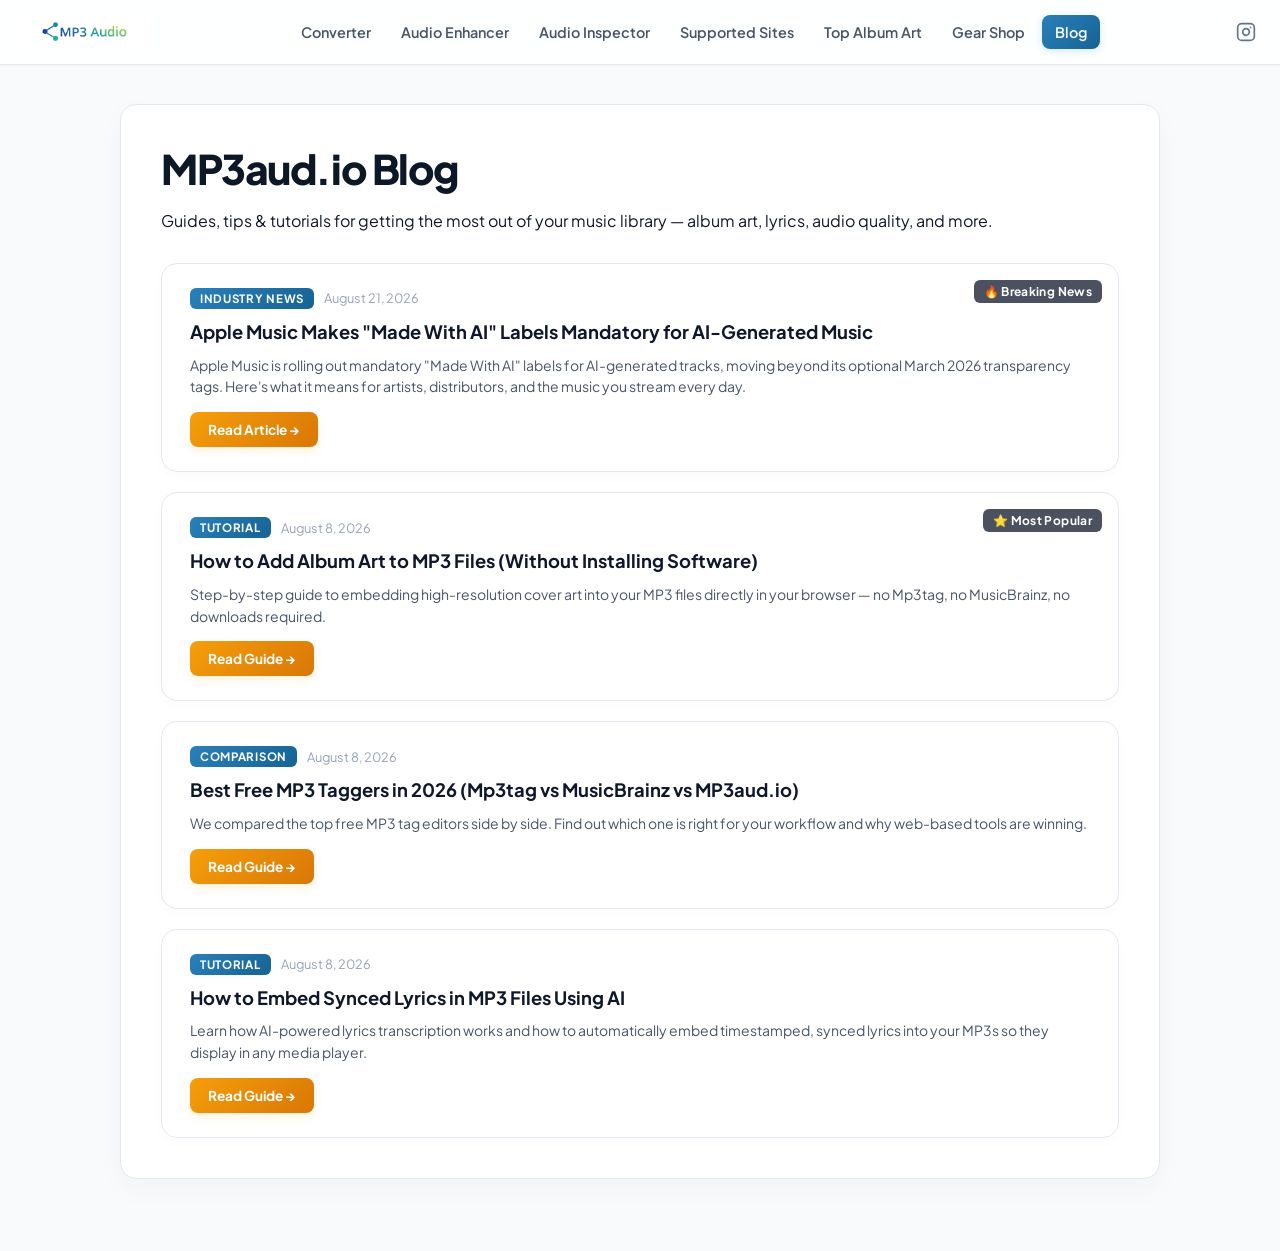
==== commit e1031202: "refactor: migrate site-wide navigation from sidebar to header and initialize new blog directory stru" ====
--- a/blog/index.html
+++ b/blog/index.html
@@ -49,6 +49,17 @@
                     <img src="../logo.webp" alt="MP3aud.io Logo" class="header-logo">
                 </a>
             </div>
+            <nav class="header-nav" aria-label="Main Navigation">
+                <ul class="header-nav-list">
+                    <li><a href="../index.html" class="header-nav-link">Converter</a></li>
+                    <li><a href="../ai-audio-enhancer.html" class="header-nav-link">Audio Enhancer</a></li>
+                    <li><a href="../audio-inspector.html" class="header-nav-link">Audio Inspector</a></li>
+                    <li><a href="../supported-sites.html" class="header-nav-link">Supported Sites</a></li>
+                    <li><a href="../top-album-art.html" class="header-nav-link">Top Album Art</a></li>
+                    <li><a href="../shop.html" class="header-nav-link">Gear Shop</a></li>
+                    <li><a href="index.html" class="header-nav-link active">Blog</a></li>
+                </ul>
+            </nav>
             <div class="header-actions">
                 <a href="https://www.instagram.com/mp3aud.io?igsh=ZXljNzMxaGtqdWwz&utm_source=qr" target="_blank"
                     aria-label="Follow us on Instagram"
@@ -62,66 +73,6 @@
             </div>
         </div>
     </header>
-
-    <aside class="sidebar-nav">
-        <ul class="sidebar-menu">
-            <li>
-                <a href="../index.html" class="sidebar-link">
-                    <svg viewBox="0 0 24 24" fill="none" stroke="currentColor" stroke-width="2" stroke-linecap="round" stroke-linejoin="round"><path d="M3 9l9-7 9 7v11a2 2 0 0 1-2 2H5a2 2 0 0 1-2-2z"></path><polyline points="9 22 9 12 15 12 15 22"></polyline></svg>
-                    <span>Converter</span>
-                </a>
-            </li>
-            <li>
-                <a href="../ai-audio-enhancer.html" class="sidebar-link">
-                    <svg viewBox="0 0 24 24" fill="none" stroke="currentColor" stroke-width="2" stroke-linecap="round"
-                        stroke-linejoin="round">
-                        <polygon points="11 5 6 9 2 9 2 15 6 15 11 19 11 5"></polygon>
-                        <path d="M19.07 4.93a10 10 0 0 1 0 14.14M15.54 8.46a5 5 0 0 1 0 7.07"></path>
-                    </svg>
-                    <span>Audio Enhancer Preview</span>
-                </a>
-            </li>
-            <li>
-                <a href="../audio-inspector.html" class="sidebar-link">
-                    <svg viewBox="0 0 24 24" fill="none" stroke="currentColor" stroke-width="2" stroke-linecap="round"
-                        stroke-linejoin="round">
-                        <path d="M2 12h2l3-7 4 14 3-9 2 5 2-3h4"></path>
-                    </svg>
-                    <span>Audio Inspector</span>
-                </a>
-            </li>
-            <li>
-                <a href="../supported-sites.html" class="sidebar-link">
-                    <svg viewBox="0 0 24 24" fill="none" stroke="currentColor" stroke-width="2" stroke-linecap="round" stroke-linejoin="round"><rect x="3" y="3" width="18" height="18" rx="2" ry="2"></rect><line x1="9" y1="3" x2="9" y2="21"></line></svg>
-                    <span>Supported Sites</span>
-                </a>
-            </li>
-            <li>
-                <a href="../top-album-art.html" class="sidebar-link">
-                    <svg viewBox="0 0 24 24" fill="none" stroke="currentColor" stroke-width="2" stroke-linecap="round" stroke-linejoin="round"><line x1="18" y1="20" x2="18" y2="10"></line><line x1="12" y1="20" x2="12" y2="4"></line><line x1="6" y1="20" x2="6" y2="14"></line></svg>
-                    <span>Top Album Art</span>
-                </a>
-            </li>
-            <li>
-                <a href="../shop.html" class="sidebar-link">
-                    <svg viewBox="0 0 24 24" fill="none" stroke="currentColor" stroke-width="2" stroke-linecap="round" stroke-linejoin="round"><circle cx="9" cy="21" r="1"></circle><circle cx="20" cy="21" r="1"></circle><path d="M1 1h4l2.68 13.39a2 2 0 0 0 2 1.61h9.72a2 2 0 0 0 2-1.61L23 6H6"></path></svg>
-                    <span>Gear Shop</span>
-                </a>
-            </li>
-            <li>
-                <a href="index.html" class="sidebar-link active">
-                    <svg viewBox="0 0 24 24" fill="none" stroke="currentColor" stroke-width="2" stroke-linecap="round" stroke-linejoin="round"><path d="M2 3h6a4 4 0 0 1 4 4v14a3 3 0 0 0-3-3H2z"></path><path d="M22 3h-6a4 4 0 0 0-4 4v14a3 3 0 0 1 3-3h7z"></path></svg>
-                    <span>Blog</span>
-                </a>
-            </li>
-        </ul>
-        <div class="sidebar-footer">
-            <div style="padding: 15px; background: #fffbeb; border: 1px solid #fde68a; border-radius: 12px; font-size: 0.85rem; color: #92400e;">
-                <strong>Free to use!</strong><br>
-                Drag & drop your MP3s on the <a href="../index.html" style="color: #ea580c; font-weight: bold; text-decoration: underline;">Converter</a> to auto-tag with album art.
-            </div>
-        </div>
-    </aside>
 
     <main class="main-content">
         <div class="content-container">
@@ -192,9 +143,17 @@
 
     <script>
         const menuToggle = document.querySelector('.menu-toggle');
-        const sidebar = document.querySelector('.sidebar-nav');
-        if (menuToggle && sidebar) {
-            menuToggle.addEventListener('click', () => sidebar.classList.toggle('open'));
+        const headerNav = document.querySelector('.header-nav');
+        if (menuToggle && headerNav) {
+            menuToggle.addEventListener('click', (e) => {
+                e.stopPropagation();
+                headerNav.classList.toggle('open');
+            });
+            document.addEventListener('click', (e) => {
+                if (headerNav.classList.contains('open') && !headerNav.contains(e.target) && e.target !== menuToggle) {
+                    headerNav.classList.remove('open');
+                }
+            });
         }
 
         // Stagger card animations
--- a/style.css
+++ b/style.css
@@ -65,6 +65,48 @@
     display: block;
 }
 
+/* =========================================
+   2b. TOP HEADER NAVIGATION
+   ========================================= */
+.header-nav {
+    display: flex;
+    align-items: center;
+}
+
+.header-nav-list {
+    display: flex;
+    align-items: center;
+    gap: 4px;
+    list-style: none;
+    margin: 0;
+    padding: 0;
+}
+
+.header-nav-link {
+    display: inline-flex;
+    align-items: center;
+    gap: 6px;
+    font-size: 0.9rem;
+    font-weight: 600;
+    color: #475569;
+    text-decoration: none;
+    padding: 8px 13px;
+    border-radius: 8px;
+    transition: all 0.2s cubic-bezier(0.4, 0, 0.2, 1);
+    white-space: nowrap;
+}
+
+.header-nav-link:hover {
+    color: #0f172a;
+    background: #f1f5f9;
+}
+
+.header-nav-link.active {
+    color: #ffffff;
+    background: linear-gradient(135deg, #2980b9 0%, #176394 100%);
+    box-shadow: 0 2px 8px rgba(41, 128, 185, 0.2);
+}
+
 .header-actions {
     display: flex;
     align-items: center;
@@ -90,90 +132,11 @@
 }
 
 /* =========================================
-   2b. LEFT SIDEBAR NAVIGATION
-   ========================================= */
-.sidebar-nav {
-    position: fixed;
-    top: 64px;
-    left: 0;
-    bottom: 0;
-    width: 280px;
-    background: #ffffff;
-    border-right: 1px solid #e2e8f0;
-    z-index: 990;
-    display: flex;
-    flex-direction: column;
-    justify-content: space-between;
-    padding: 24px 16px;
-    box-sizing: border-box;
-    overflow-y: auto;
-    transition: transform 0.3s cubic-bezier(0.4, 0, 0.2, 1);
-}
-
-.sidebar-menu {
-    display: flex;
-    flex-direction: column;
-    gap: 6px;
-    list-style: none;
-    margin: 0;
-    padding: 0;
-}
-
-.sidebar-link {
-    display: flex;
-    align-items: center;
-    gap: 12px;
-    color: #475569;
-    text-decoration: none;
-    font-size: 0.95rem;
-    font-weight: 600;
-    padding: 10px 16px;
-    border-radius: 10px;
-    transition: all 0.2s ease;
-}
-
-.sidebar-link svg {
-    width: 20px;
-    height: 20px;
-    stroke-width: 2px;
-    color: #64748b;
-    transition: all 0.2s ease;
-}
-
-.sidebar-link:hover {
-    color: #2980b9;
-    background: #f8fafc;
-}
-
-.sidebar-link:hover svg {
-    color: #2980b9;
-}
-
-.sidebar-link.active {
-    color: #ffffff;
-    background: linear-gradient(135deg, #2980b9 0%, #176394 100%);
-    box-shadow: 0 4px 12px rgba(41, 128, 185, 0.15);
-}
-
-.sidebar-link.active svg {
-    color: #ffffff;
-}
-
-.sidebar-footer {
-    display: flex;
-    flex-direction: column;
-    gap: 16px;
-    margin-top: auto;
-    padding-top: 20px;
-    border-top: 1px solid #f1f5f9;
-}
-
-/* =========================================
    2c. MAIN CONTENT & WORKSPACE
    ========================================= */
 .main-content {
     margin-top: 64px;
-    margin-left: 280px;
+    margin-left: 0;
     padding: 40px 24px;
     box-sizing: border-box;
     flex-grow: 1;
@@ -181,6 +144,7 @@
     flex-direction: column;
     align-items: center;
     background: #f8fafc;
+    width: 100%;
 }
 
 .content-container {
@@ -1634,50 +1598,48 @@
 }
 
 /* =========================================
-   15. SAAS INTEGRATED SIDEBAR ELEMENTS & RESPONSIVE BREAKPOINTS
+   15. HEADER NAVIGATION RESPONSIVE BREAKPOINTS
    ========================================= */
 .menu-toggle svg {
     width: 24px;
     height: 24px;
 }
 
-.sidebar-nav .dashboard-box,
-.sidebar-nav .auth-box {
-    border: none;
-    padding: 12px 8px;
-    box-shadow: none;
-    margin-top: 0 !important;
-    background: transparent;
-}
-
-.sidebar-nav .auth-box::before {
-    display: none;
-}
-
-.sidebar-nav .pricing-tiers {
-    flex-direction: column;
-    gap: 12px;
-}
-
-.sidebar-nav .tier-card {
-    min-width: 100%;
-    margin-bottom: 0;
-    box-sizing: border-box;
-}
-
 @media (max-width: 992px) {
     .menu-toggle {
         display: flex;
     }
 
-    .sidebar-nav {
-        transform: translateX(-100%);
+    .header-nav {
+        display: none;
+        position: absolute;
         top: 64px;
-        box-shadow: 10px 0 30px rgba(0, 0, 0, 0.08);
-    }
-
-    .sidebar-nav.open {
-        transform: translateX(0);
+        left: 0;
+        right: 0;
+        background: rgba(255, 255, 255, 0.98);
+        backdrop-filter: blur(20px);
+        -webkit-backdrop-filter: blur(20px);
+        border-bottom: 1px solid #e2e8f0;
+        box-shadow: 0 12px 30px rgba(0, 0, 0, 0.08);
+        padding: 14px 20px;
+        z-index: 1000;
+    }
+
+    .header-nav.open {
+        display: flex;
+    }
+
+    .header-nav-list {
+        flex-direction: column;
+        width: 100%;
+        gap: 6px;
+    }
+
+    .header-nav-link {
+        width: 100%;
+        padding: 10px 16px;
+        box-sizing: border-box;
+        border-radius: 8px;
     }
 
     .main-content {
@@ -1687,20 +1649,6 @@
         max-width: 100vw;
         box-sizing: border-box;
         overflow-x: hidden;
-    }
-
-    /* Reset sidebar elements back to card layouts on mobile */
-    .sidebar-nav .dashboard-box,
-    .sidebar-nav .auth-box {
-        border: 1px solid #e2e8f0;
-        padding: 20px;
-        box-shadow: 0 4px 6px rgba(0, 0, 0, 0.02);
-        background: #ffffff;
-        margin-top: 15px !important;
-    }
-
-    .sidebar-nav .auth-box::before {
-        display: block;
     }
 }
 
@@ -2844,41 +2792,228 @@
    SPECTROGRAM & AUDIO QUALITY INSPECTOR STYLES
    ========================================================================== */
 
-/* Deck Mode Switcher (Inside Preview Player) */
-.deck-mode-switcher {
-    display: inline-flex;
-    align-items: center;
-    background: rgba(15, 23, 42, 0.8);
-    border: 1px solid rgba(255, 255, 255, 0.12);
-    border-radius: 20px;
-    padding: 3px;
-    gap: 3px;
-}
-
-.deck-mode-btn {
+/* Master Tool Deck Switcher (Top of Card) */
+.master-deck-tabs {
+    display: grid;
+    grid-template-columns: 1fr 1fr;
+    gap: 8px;
+    background: rgba(15, 23, 42, 0.85);
+    padding: 6px;
+    border-radius: 14px;
+    border: 1px solid rgba(255, 255, 255, 0.1);
+    margin-bottom: 18px;
+}
+
+.master-deck-tab {
+    display: flex;
+    align-items: center;
+    gap: 12px;
     background: transparent;
+    border: 1px solid transparent;
+    border-radius: 10px;
+    padding: 10px 16px;
+    color: #94a3b8;
+    cursor: pointer;
+    text-align: left;
+    transition: all 0.25s cubic-bezier(0.4, 0, 0.2, 1);
+}
+
+.master-deck-tab:hover {
+    color: #f8fafc;
+    background: rgba(255, 255, 255, 0.05);
+}
+
+.master-deck-tab.active {
+    background: linear-gradient(135deg, rgba(255, 85, 0, 0.2) 0%, rgba(234, 88, 12, 0.1) 100%);
+    border-color: rgba(255, 85, 0, 0.4);
+    color: #ffffff;
+    box-shadow: 0 4px 14px rgba(255, 85, 0, 0.15);
+}
+
+.master-tab-icon {
+    font-size: 1.4rem;
+    line-height: 1;
+}
+
+.master-tab-content {
+    display: flex;
+    flex-direction: column;
+}
+
+.master-tab-title {
+    font-size: 0.92rem;
+    font-weight: 700;
+    color: inherit;
+    display: block;
+}
+
+.master-tab-desc {
+    font-size: 0.72rem;
+    color: #94a3b8;
+    margin-top: 1px;
+}
+
+.master-deck-tab.active .master-tab-desc {
+    color: #fdba74;
+}
+
+/* Inspector Deck HUD (Replaces A/B Slider in Inspector Mode) */
+.deck-inspector-hud {
+    display: grid;
+    grid-template-columns: repeat(auto-fit, minmax(180px, 1fr));
+    gap: 10px;
+    padding: 14px;
+    background: rgba(15, 23, 42, 0.95);
+    border: 1px solid rgba(255, 255, 255, 0.1);
+    border-radius: 14px;
+    margin-top: 12px;
+}
+
+.deck-hud-pill {
+    background: rgba(255, 255, 255, 0.03);
+    border: 1px solid rgba(255, 255, 255, 0.08);
+    border-radius: 10px;
+    padding: 10px 12px;
+}
+
+.deck-hud-label {
+    font-size: 0.68rem;
+    font-weight: 700;
+    text-transform: uppercase;
+    color: #94a3b8;
+    margin-bottom: 4px;
+}
+
+.deck-hud-val {
+    font-size: 1.05rem;
+    font-weight: 800;
+    color: #f8fafc;
+    font-family: 'JetBrains Mono', 'Fira Code', monospace;
+}
+
+.deck-hud-sub {
+    font-size: 0.68rem;
+    color: #64748b;
+    margin-top: 2px;
+}
+
+/* Preview Deck Drag & Drop Window */
+.preview-dropzone-wrapper {
+    margin-bottom: 16px;
+}
+
+.preview-dropzone-box {
+    border: 2px dashed rgba(255, 255, 255, 0.18);
+    border-radius: 12px;
+    padding: 14px 16px;
+    text-align: center;
+    background: rgba(255, 255, 255, 0.02);
+    cursor: pointer;
+    transition: all 0.25s cubic-bezier(0.4, 0, 0.2, 1);
+    display: flex;
+    align-items: center;
+    justify-content: center;
+    gap: 12px;
+}
+
+.preview-dropzone-box:hover,
+.preview-dropzone-box.dragover {
+    border-color: #ff5500;
+    background: rgba(255, 85, 0, 0.08);
+    transform: translateY(-1px);
+}
+
+.preview-dropzone-icon {
+    width: 28px;
+    height: 28px;
+    color: #ff5500;
+    flex-shrink: 0;
+}
+
+.preview-dropzone-text {
+    display: flex;
+    flex-direction: column;
+    text-align: left;
+}
+
+.preview-dropzone-main {
+    font-size: 0.88rem;
+    font-weight: 700;
+    color: #f8fafc;
+}
+
+.preview-dropzone-sub {
+    font-size: 0.72rem;
+    color: #94a3b8;
+}
+
+.preview-loaded-file-pill {
+    display: none;
+    align-items: center;
+    justify-content: space-between;
+    background: rgba(34, 197, 94, 0.15);
+    border: 1px solid rgba(34, 197, 94, 0.35);
+    border-radius: 10px;
+    padding: 10px 14px;
+}
+
+.loaded-file-info {
+    display: flex;
+    align-items: center;
+    gap: 8px;
+    font-size: 0.86rem;
+    font-weight: 600;
+    color: #4ade80;
+    overflow: hidden;
+    text-overflow: ellipsis;
+    white-space: nowrap;
+}
+
+.loaded-file-clear-btn {
+    background: rgba(255, 255, 255, 0.1);
     border: none;
-    color: #94a3b8;
-    padding: 5px 12px;
-    border-radius: 16px;
+    color: #f8fafc;
+    border-radius: 6px;
+    padding: 5px 10px;
     font-size: 0.75rem;
     font-weight: 600;
     cursor: pointer;
-    display: inline-flex;
-    align-items: center;
-    gap: 6px;
-    transition: all 0.2s cubic-bezier(0.4, 0, 0.2, 1);
-}
-
-.deck-mode-btn:hover {
-    color: #f8fafc;
-    background: rgba(255, 255, 255, 0.06);
-}
-
-.deck-mode-btn.active {
-    background: linear-gradient(135deg, #ff5500 0%, #ea580c 100%);
+    transition: background 0.2s;
+}
+
+.loaded-file-clear-btn:hover {
+    background: rgba(239, 68, 68, 0.4);
     color: #ffffff;
-    box-shadow: 0 2px 8px rgba(234, 88, 12, 0.4);
+}
+
+@media (max-width: 640px) {
+    .preview-dropzone-box {
+        padding: 12px 10px;
+        gap: 8px;
+    }
+    .preview-dropzone-icon {
+        width: 22px;
+        height: 22px;
+    }
+    .preview-dropzone-main {
+        font-size: 0.82rem;
+    }
+    .preview-dropzone-sub {
+        font-size: 0.68rem;
+    }
+    .master-deck-tabs {
+        grid-template-columns: 1fr;
+        gap: 6px;
+    }
+    .master-deck-tab {
+        padding: 8px 12px;
+    }
+    .master-tab-title {
+        font-size: 0.85rem;
+    }
+    .master-tab-desc {
+        font-size: 0.68rem;
+    }
 }
 
 /* Frequency Threshold Overlay on Canvas */
@@ -2987,6 +3122,12 @@
 .inspector-hero {
     text-align: center;
     margin-bottom: 30px;
+}
+
+.inspector-hero .main-subheadline {
+    margin: 0 auto 14px auto;
+    text-align: center;
+    max-width: 820px;
 }
 
 .inspector-card {
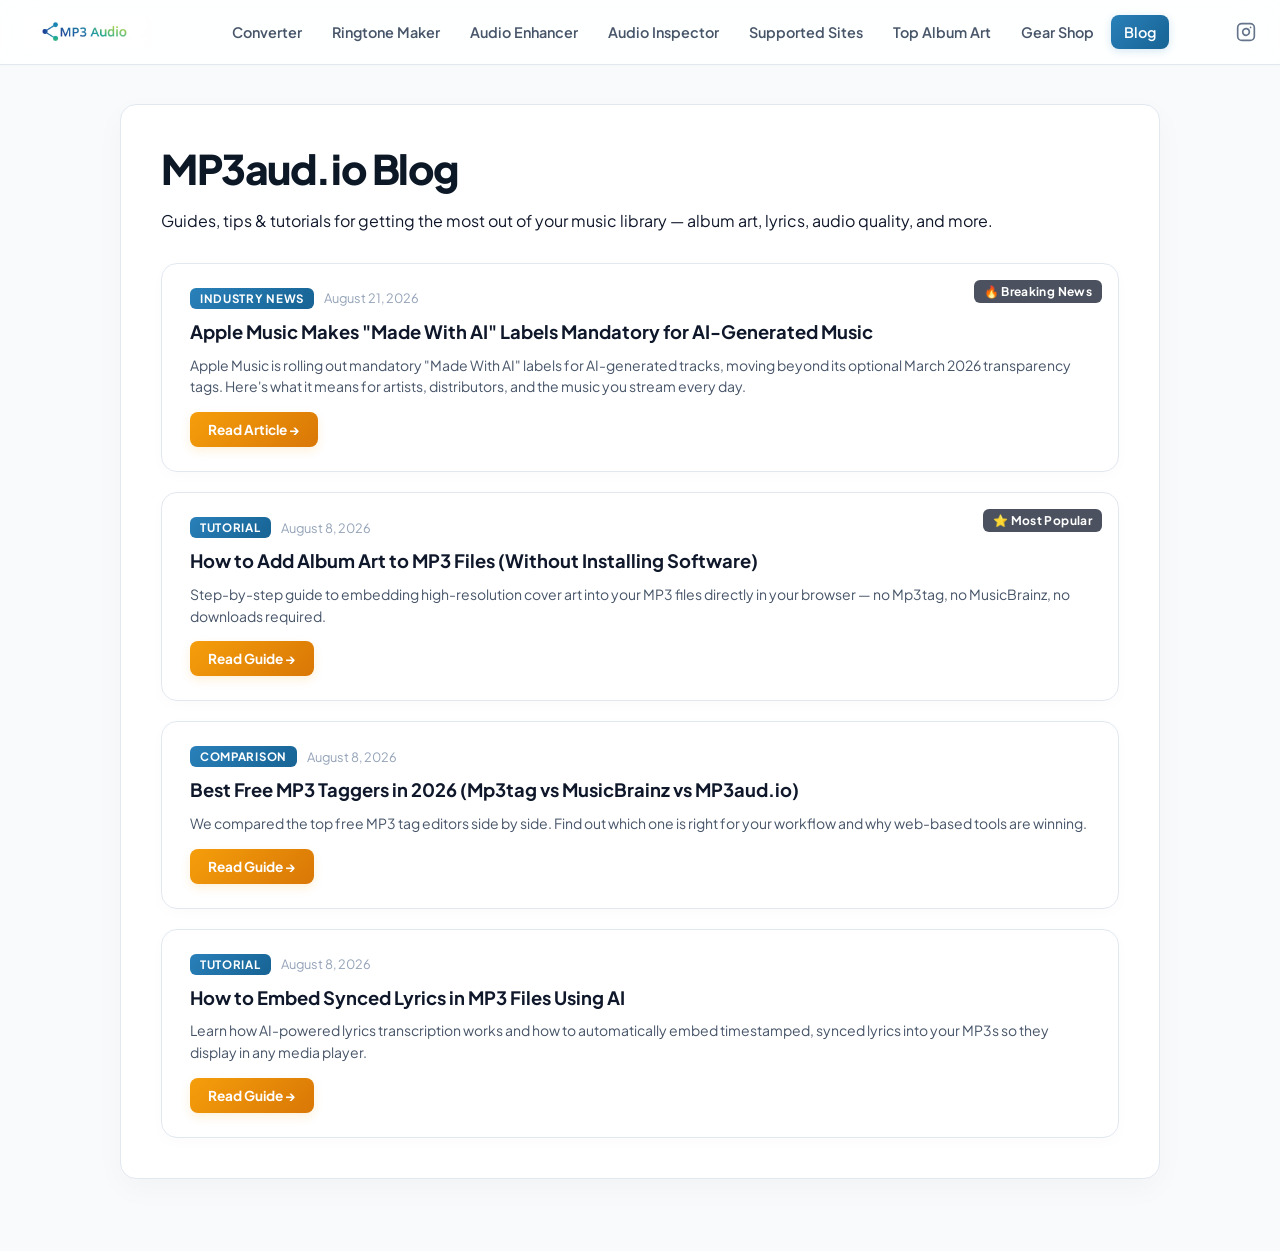
==== commit 0fea9c6c: "feat: add blog section with new articles and update site navigation links" ====
--- a/blog/index.html
+++ b/blog/index.html
@@ -52,6 +52,7 @@
             <nav class="header-nav" aria-label="Main Navigation">
                 <ul class="header-nav-list">
                     <li><a href="../index.html" class="header-nav-link">Converter</a></li>
+                    <li><a href="../video-to-ringtone.html" class="header-nav-link">Ringtone Maker</a></li>
                     <li><a href="../ai-audio-enhancer.html" class="header-nav-link">Audio Enhancer</a></li>
                     <li><a href="../audio-inspector.html" class="header-nav-link">Audio Inspector</a></li>
                     <li><a href="../supported-sites.html" class="header-nav-link">Supported Sites</a></li>
--- a/style.css
+++ b/style.css
@@ -12,6 +12,807 @@
     flex-direction: column;
     color: #0f172a;
     overflow-x: hidden;
+}
+
+body.home-page {
+    background-color: #f8fafc;
+    background-image: 
+        linear-gradient(180deg, rgba(248, 250, 252, 0) 0%, rgba(248, 250, 252, 0.05) 480px, rgba(248, 250, 252, 0.85) 680px, #f8fafc 750px),
+        url('images/luke_studio_right_cyan.jpg');
+    background-size: 100% auto;
+    background-position: top center;
+    background-repeat: no-repeat;
+    background-attachment: scroll;
+}
+
+body.home-page .main-content {
+    background: transparent !important;
+}
+
+body.home-page .app-header {
+    background: rgba(255, 255, 255, 0.85);
+    backdrop-filter: blur(20px);
+    -webkit-backdrop-filter: blur(20px);
+    border-bottom: 1px solid rgba(226, 232, 240, 0.8);
+}
+
+body.home-page .process-card,
+body.home-page .page-card,
+body.home-page .auth-box {
+    backdrop-filter: blur(16px);
+    -webkit-backdrop-filter: blur(16px);
+    background: rgba(255, 255, 255, 0.94);
+    box-shadow: 0 15px 35px rgba(15, 23, 42, 0.08);
+}
+
+/* Compact Frosted Glass Centered Hero Drag and Drop Card */
+.hero-dropzone-wrapper {
+    width: 100%;
+    max-width: 680px;
+    margin: 15px auto clamp(220px, 26vw, 340px) auto;
+    display: flex;
+    justify-content: center;
+    box-sizing: border-box;
+}
+
+body.home-page .hero-dropzone-wrapper #conversionToolContainer {
+    width: 100%;
+    margin: 0;
+    padding: 16px 20px 10px 20px;
+    border-radius: 14px;
+    background: rgba(255, 255, 255, 0.25) !important;
+    backdrop-filter: blur(8px) saturate(140%);
+    -webkit-backdrop-filter: blur(8px) saturate(140%);
+    border: 1px solid rgba(255, 255, 255, 0.45) !important;
+    box-shadow: 0 16px 36px rgba(15, 23, 42, 0.12), inset 0 1px 0 rgba(255, 255, 255, 0.5);
+}
+
+body.home-page .hero-dropzone-wrapper #conversionToolContainer::before {
+    display: none !important;
+    content: none !important;
+}
+
+.hero-dropzone-wrapper .upload-container {
+    gap: 0;
+    margin-bottom: 0;
+}
+
+.hero-dropzone-wrapper .large-dropzone {
+    padding: 34px 20px;
+    min-height: 105px;
+    border: 2px dashed rgba(59, 130, 246, 0.55);
+    border-radius: 10px;
+    background: rgba(255, 255, 255, 0.18);
+    backdrop-filter: blur(2px);
+    -webkit-backdrop-filter: blur(2px);
+    transition: all 0.2s ease;
+    cursor: pointer;
+    display: flex;
+    flex-direction: column;
+    align-items: center;
+    justify-content: center;
+}
+
+.hero-dropzone-wrapper .large-dropzone:hover {
+    border-color: #3b82f6;
+    background: rgba(255, 255, 255, 0.35);
+}
+
+.hero-dropzone-wrapper .large-dropzone svg {
+    width: 36px;
+    height: 36px;
+    margin-bottom: 6px;
+    color: #2563eb;
+    filter: drop-shadow(0 1px 2px rgba(255, 255, 255, 0.6));
+}
+
+.hero-dropzone-wrapper .large-dropzone span {
+    font-size: 0.94rem;
+    font-weight: 600;
+    color: #0f172a;
+    text-shadow: 0 1px 3px rgba(255, 255, 255, 0.8);
+}
+
+/* Aligned Controls Row: Process button fills space between counter and reset */
+.hero-dropzone-wrapper .dropzone-controls-row {
+    display: flex;
+    align-items: center;
+    gap: 8px;
+    margin-top: 10px;
+    width: 100%;
+    box-sizing: border-box;
+}
+
+.hero-dropzone-wrapper .file-counter {
+    display: flex;
+    align-items: center;
+    gap: 6px;
+    margin: 0;
+    flex-shrink: 0;
+}
+
+.hero-dropzone-wrapper .counter-badge {
+    padding: 6px 10px;
+    font-size: 0.74rem;
+    font-weight: 600;
+    display: inline-flex;
+    align-items: center;
+    gap: 5px;
+    border-radius: 6px;
+    line-height: 1;
+    background: rgba(255, 255, 255, 0.45);
+    color: #1e293b;
+    border: 1px solid rgba(255, 255, 255, 0.6);
+    white-space: nowrap;
+    transition: all 0.2s ease;
+    backdrop-filter: blur(4px);
+    -webkit-backdrop-filter: blur(4px);
+}
+
+.hero-dropzone-wrapper .counter-badge svg {
+    color: #2563eb;
+    flex-shrink: 0;
+}
+
+.hero-dropzone-wrapper .counter-badge.selected-badge {
+    background: rgba(224, 242, 254, 0.65);
+    color: #0369a1;
+    border-color: rgba(186, 230, 253, 0.8);
+}
+
+.hero-dropzone-wrapper #convertBtn {
+    flex: 1 1 auto;
+    min-width: 0;
+    margin: 0;
+    padding: 8px 14px;
+    font-size: 0.88rem;
+    font-weight: 700;
+    border-radius: 8px;
+    cursor: pointer;
+    background: #2ecc71;
+    color: white;
+    border: none;
+    box-shadow: 0 3px 10px rgba(46, 204, 113, 0.3);
+    transition: all 0.2s ease, flex 0.2s ease;
+    text-align: center;
+    white-space: nowrap;
+}
+
+.hero-dropzone-wrapper #convertBtn:hover {
+    background: #27ae60;
+    transform: translateY(-1px);
+}
+
+.hero-dropzone-wrapper #resetBtn {
+    flex-shrink: 0;
+    margin: 0;
+    padding: 8px 12px;
+    font-size: 0.84rem;
+    font-weight: 600;
+    border-radius: 8px;
+    cursor: pointer;
+    background: rgba(255, 255, 255, 0.45);
+    color: #334155;
+    border: 1px solid rgba(255, 255, 255, 0.6);
+    transition: all 0.2s ease;
+    white-space: nowrap;
+    backdrop-filter: blur(4px);
+    -webkit-backdrop-filter: blur(4px);
+}
+
+.hero-dropzone-wrapper #resetBtn:hover {
+    background: rgba(255, 255, 255, 0.8);
+    color: #0f172a;
+}
+
+@media (max-width: 580px) {
+    .hero-dropzone-wrapper .dropzone-controls-row {
+        flex-wrap: wrap;
+    }
+    .hero-dropzone-wrapper .file-counter {
+        width: 100%;
+        justify-content: space-between;
+        margin-bottom: 2px;
+    }
+    .hero-dropzone-wrapper #convertBtn {
+        flex: 1 1 auto;
+        min-width: 120px;
+    }
+}
+
+/* Aligned 4-Column Options Grid (Album Art, Bitrate, Video to MP3, Lyrics) */
+.hero-dropzone-wrapper .options-grid {
+    display: grid;
+    grid-template-columns: repeat(4, minmax(0, 1fr));
+    gap: 6px;
+    margin-top: 10px;
+    width: 100%;
+    box-sizing: border-box;
+}
+
+@media (max-width: 640px) {
+    .hero-dropzone-wrapper .options-grid {
+        grid-template-columns: repeat(2, minmax(0, 1fr));
+        gap: 6px;
+    }
+}
+
+.toggle-title-row {
+    display: flex;
+    align-items: center;
+    gap: 4px;
+}
+
+.ringtone-info-trigger {
+    background: none;
+    border: none;
+    padding: 0;
+    margin: 0;
+    cursor: pointer;
+    color: #FF5500;
+    display: inline-flex;
+    align-items: center;
+    justify-content: center;
+    opacity: 0.85;
+    transition: all 0.2s ease;
+}
+
+.ringtone-info-trigger:hover {
+    opacity: 1;
+    transform: scale(1.15);
+}
+
+.hero-dropzone-wrapper .compact-toggle {
+    min-width: 0 !important;
+    max-width: 100%;
+    width: 100%;
+    display: flex;
+    align-items: center;
+    gap: 6px;
+    background: rgba(255, 255, 255, 0.38);
+    border: 1px solid rgba(255, 255, 255, 0.6);
+    backdrop-filter: blur(4px);
+    -webkit-backdrop-filter: blur(4px);
+    padding: 6px 8px;
+    border-radius: 8px;
+    min-height: 42px;
+    box-sizing: border-box;
+    transition: all 0.2s ease;
+}
+
+.hero-dropzone-wrapper .compact-toggle:hover {
+    border-color: rgba(255, 255, 255, 0.9);
+    background: rgba(255, 255, 255, 0.65);
+    box-shadow: 0 2px 8px rgba(0, 0, 0, 0.04);
+}
+
+.hero-dropzone-wrapper .compact-toggle .switch {
+    width: 32px;
+    height: 18px;
+    flex-shrink: 0;
+    margin: 0;
+}
+
+.hero-dropzone-wrapper .compact-toggle .switch .slider:before {
+    height: 12px;
+    width: 12px;
+    left: 3px;
+    bottom: 3px;
+}
+
+.hero-dropzone-wrapper .compact-toggle .switch input:checked + .slider:before {
+    transform: translateX(14px);
+}
+
+.hero-dropzone-wrapper .compact-toggle .toggle-text {
+    display: flex;
+    flex-direction: column;
+    align-items: center;
+    justify-content: center;
+    text-align: center;
+    min-width: 0;
+    flex: 1;
+    overflow: hidden;
+}
+
+.hero-dropzone-wrapper .compact-toggle .feature-title {
+    font-size: 0.74rem;
+    font-weight: 700;
+    color: #0f172a;
+    line-height: 1.15;
+    text-align: center;
+    white-space: nowrap;
+    overflow: hidden;
+    text-overflow: ellipsis;
+    display: block;
+    width: 100%;
+    text-shadow: 0 1px 2px rgba(255, 255, 255, 0.7);
+}
+
+.hero-dropzone-wrapper .compact-toggle .premium-badge {
+    font-size: 0.58rem;
+    padding: 1px 5px;
+    margin-top: 2px;
+    display: inline-block;
+    align-self: center;
+    text-align: center;
+    border-radius: 4px;
+    line-height: 1.2;
+    margin-left: 0;
+}
+
+.hero-dropzone-wrapper #status {
+    margin-top: 6px;
+    margin-bottom: 0;
+    font-size: 0.80rem;
+    color: #1e293b;
+    font-weight: 600;
+    text-shadow: 0 1px 2px rgba(255, 255, 255, 0.8);
+    line-height: 1.1;
+}
+
+/* Header & Subheader Below Hero Image */
+body.home-page .logo-container {
+    text-align: center;
+    max-width: 840px;
+    margin: 0 auto 50px auto;
+    padding: 0 16px;
+    box-sizing: border-box;
+}
+
+body.home-page .logo-container .main-headline {
+    margin-left: auto;
+    margin-right: auto;
+}
+
+body.home-page .logo-container .main-subheadline {
+    margin-left: auto;
+    margin-right: auto;
+}
+
+body.home-page .logo-container .header-note {
+    margin: 12px auto 0 auto;
+}
+
+/* Account & Credits Section Above FAQs */
+.account-credits-section {
+    width: 100%;
+    max-width: 900px;
+    margin: 60px auto 40px auto;
+    padding: 0 16px;
+    box-sizing: border-box;
+}
+
+.account-credits-section #rightSideColumn {
+    width: 100%;
+}
+
+.pricing-cards-grid {
+    display: grid;
+    grid-template-columns: repeat(auto-fit, minmax(320px, 1fr));
+    gap: 20px;
+    width: 100%;
+    box-sizing: border-box;
+}
+
+.pricing-plan-card {
+    border-radius: 14px;
+    padding: 26px 24px;
+    box-sizing: border-box;
+    display: flex;
+    flex-direction: column;
+    justify-content: space-between;
+    transition: transform 0.2s ease, box-shadow 0.2s ease;
+}
+
+.pricing-plan-card:hover {
+    transform: translateY(-2px);
+    box-shadow: 0 12px 30px rgba(0, 0, 0, 0.08);
+}
+
+.free-tier-card {
+    border: none !important;
+    border-top: none !important;
+    background: #f0fdf4 !important;
+    box-shadow: 0 8px 24px rgba(16, 185, 129, 0.12) !important;
+}
+
+.free-tier-card::before {
+    display: none !important;
+    content: none !important;
+}
+
+.payg-tier-card,
+#loginFormContainer {
+    border: none !important;
+    border-top: none !important;
+    background: #fffbeb !important;
+    box-shadow: 0 8px 24px rgba(245, 158, 11, 0.12) !important;
+}
+
+.payg-tier-card::before,
+#loginFormContainer::before {
+    display: none !important;
+    content: none !important;
+}
+
+.plan-card-header {
+    display: flex;
+    align-items: center;
+    justify-content: space-between;
+    margin-bottom: 12px;
+}
+
+.plan-title-row {
+    display: flex;
+    align-items: center;
+    gap: 8px;
+}
+
+.plan-card-title {
+    margin: 0;
+    font-size: 1.2rem;
+    font-weight: 800;
+}
+
+.free-title {
+    color: #065f46;
+}
+
+.payg-title {
+    color: #92400e;
+}
+
+.plan-pill {
+    font-size: 0.70rem;
+    font-weight: 700;
+    padding: 3px 8px;
+    border-radius: 6px;
+    letter-spacing: 0.03em;
+}
+
+.free-pill {
+    background: #d1fae5;
+    color: #065f46;
+    border: 1px solid #6ee7b7;
+}
+
+.payg-pill {
+    background: #fef3c7;
+    color: #92400e;
+    border: 1px solid #fcd34d;
+}
+
+.plan-price-row {
+    margin-bottom: 12px;
+    display: flex;
+    align-items: baseline;
+    gap: 6px;
+}
+
+.plan-price {
+    font-size: 2rem;
+    font-weight: 800;
+    line-height: 1;
+}
+
+.free-price {
+    color: #065f46;
+}
+
+.payg-price {
+    color: #92400e;
+}
+
+.plan-price-period {
+    font-size: 0.86rem;
+    font-weight: 600;
+}
+
+.free-period {
+    color: #047857;
+}
+
+.payg-period {
+    color: #b45309;
+}
+
+.plan-card-desc {
+    font-size: 0.88rem;
+    margin-bottom: 14px;
+    line-height: 1.45;
+}
+
+.free-desc {
+    color: #047857;
+}
+
+.payg-desc {
+    color: #92400e;
+}
+
+.plan-features-list {
+    font-size: 0.86rem;
+    margin-bottom: 22px;
+    line-height: 1.5;
+    padding-left: 18px;
+}
+
+.free-list {
+    color: #065f46;
+}
+
+.payg-list {
+    color: #92400e;
+}
+
+.plan-features-list li {
+    margin-bottom: 6px;
+}
+
+.btn-free-action {
+    display: block;
+    text-align: center;
+    background: linear-gradient(90deg, #10b981 0%, #059669 100%);
+    color: white !important;
+    padding: 11px 16px;
+    border-radius: 8px;
+    font-weight: 700;
+    font-size: 0.92rem;
+    text-decoration: none;
+    box-shadow: 0 4px 12px rgba(16, 185, 129, 0.25);
+    transition: all 0.2s ease;
+}
+
+.btn-free-action:hover {
+    background: linear-gradient(90deg, #059669 0%, #047857 100%);
+    transform: translateY(-1px);
+    box-shadow: 0 6px 16px rgba(16, 185, 129, 0.35);
+}
+
+.payg-search-bar {
+    margin-bottom: 5px;
+    border-color: #fcd34d !important;
+}
+
+.payg-search-bar input {
+    background: white !important;
+}
+
+.payg-search-bar button {
+    background: linear-gradient(90deg, #f59e0b 0%, #ea580c 100%) !important;
+}
+
+#authMessage {
+    font-size: 0.85rem;
+    font-weight: bold;
+    text-align: center;
+    margin-top: 10px;
+}
+
+/* User Account Dashboard & Buy Credits Card */
+.user-dashboard-card {
+    border: none !important;
+    border-top: none !important;
+    background: #eff6ff !important;
+    box-shadow: 0 8px 24px rgba(37, 99, 235, 0.12) !important;
+}
+
+.user-dashboard-card::before {
+    display: none !important;
+    content: none !important;
+}
+
+.user-account-title {
+    color: #1e40af;
+}
+
+.user-active-pill {
+    background: #dbeafe;
+    color: #1e40af;
+    border: 1px solid #bfdbfe;
+    font-size: 0.70rem;
+    font-weight: 700;
+}
+
+.user-info-row {
+    margin-bottom: 12px;
+}
+
+.user-info-label {
+    display: block;
+    font-size: 0.75rem;
+    font-weight: 700;
+    text-transform: uppercase;
+    letter-spacing: 0.05em;
+    color: #64748b;
+    margin-bottom: 2px;
+}
+
+.user-email-badge {
+    font-size: 0.95rem;
+    font-weight: 700;
+    color: #1e293b;
+    word-break: break-all;
+}
+
+.user-credit-balance-box {
+    background: linear-gradient(135deg, #1e40af 0%, #2563eb 100%);
+    border-radius: 10px;
+    padding: 14px 16px;
+    color: #ffffff;
+    margin: 12px 0 16px 0;
+    box-shadow: 0 4px 14px rgba(37, 99, 235, 0.25);
+}
+
+.credit-balance-subtitle {
+    font-size: 0.75rem;
+    font-weight: 700;
+    text-transform: uppercase;
+    letter-spacing: 0.04em;
+    color: #bfdbfe;
+    display: block;
+    margin-bottom: 4px;
+}
+
+.credit-balance-count {
+    font-size: 1.85rem;
+    font-weight: 800;
+    line-height: 1;
+    display: flex;
+    align-items: baseline;
+    gap: 6px;
+}
+
+.credit-balance-unit {
+    font-size: 0.90rem;
+    font-weight: 600;
+    color: #dbeafe;
+}
+
+.user-account-list {
+    color: #1e3a8a;
+}
+
+.account-card-footer {
+    margin-top: 10px;
+}
+
+.btn-logout-action {
+    display: block;
+    width: 100%;
+    text-align: center;
+    background: transparent;
+    border: 1px solid #cbd5e1;
+    color: #64748b;
+    padding: 10px 16px;
+    border-radius: 8px;
+    font-weight: 700;
+    font-size: 0.88rem;
+    cursor: pointer;
+    transition: all 0.2s ease;
+    box-sizing: border-box;
+}
+
+.btn-logout-action:hover {
+    background: #f1f5f9;
+    color: #0f172a;
+    border-color: #94a3b8;
+}
+
+.buy-credits-action-wrap {
+    display: flex;
+    flex-direction: column;
+    gap: 8px;
+    width: 100%;
+}
+
+.buy-credits-btn {
+    display: block;
+    width: 100%;
+    text-align: center;
+    background: linear-gradient(90deg, #f59e0b 0%, #ea580c 100%);
+    color: white !important;
+    padding: 12px 16px;
+    border-radius: 8px;
+    font-weight: 700;
+    font-size: 0.95rem;
+    border: none;
+    cursor: pointer;
+    box-shadow: 0 4px 14px rgba(234, 88, 12, 0.28);
+    transition: all 0.2s ease;
+    box-sizing: border-box;
+}
+
+.buy-credits-btn:hover {
+    background: linear-gradient(90deg, #d97706 0%, #c2410c 100%);
+    transform: translateY(-1px);
+    box-shadow: 0 6px 18px rgba(234, 88, 12, 0.38);
+}
+
+.secure-checkout-hint {
+    display: flex;
+    align-items: center;
+    justify-content: center;
+    gap: 5px;
+    font-size: 0.72rem;
+    color: #92400e;
+    font-weight: 600;
+    opacity: 0.9;
+    text-align: center;
+}
+
+/* Header User Auth & Credits Nav */
+.header-auth-link {
+    font-size: 0.84rem;
+    font-weight: 700;
+    color: #2563eb;
+    background: #eff6ff;
+    border: 1px solid #bfdbfe;
+    padding: 6px 12px;
+    border-radius: 6px;
+    text-decoration: none;
+    transition: all 0.2s ease;
+    white-space: nowrap;
+}
+
+.header-auth-link:hover {
+    background: #dbeafe;
+    color: #1d4ed8;
+    border-color: #93c5fd;
+}
+
+.header-user-badge {
+    display: flex;
+    align-items: center;
+    gap: 8px;
+}
+
+.header-credit-chip {
+    display: inline-flex;
+    align-items: center;
+    gap: 5px;
+    background: #fffbeb;
+    border: 1px solid #fcd34d;
+    color: #92400e;
+    padding: 5px 11px;
+    border-radius: 999px;
+    font-size: 0.82rem;
+    font-weight: 700;
+    text-decoration: none;
+    transition: all 0.2s ease;
+    white-space: nowrap;
+}
+
+.header-credit-chip:hover {
+    background: #fef3c7;
+    border-color: #f59e0b;
+    transform: translateY(-1px);
+    box-shadow: 0 2px 8px rgba(245, 158, 11, 0.2);
+}
+
+.header-credit-icon {
+    font-size: 0.85rem;
+    line-height: 1;
+}
+
+.header-logout-chip {
+    background: transparent;
+    border: 1px solid #e2e8f0;
+    color: #64748b;
+    padding: 5px 10px;
+    border-radius: 999px;
+    font-size: 0.75rem;
+    font-weight: 700;
+    cursor: pointer;
+    transition: all 0.2s ease;
+    white-space: nowrap;
+}
+
+.header-logout-chip:hover {
+    background: #f1f5f9;
+    color: #0f172a;
+    border-color: #cbd5e1;
 }
 
 .container {
@@ -3345,4 +4146,510 @@
     color: #64748b;
     line-height: 1.55;
     margin: 0;
+}
+
+/* =========================================
+   CELLULAR PHONE RINGTONE MODAL & DOWNLOAD CARD
+   ========================================= */
+.ringtone-modal-content {
+    max-width: 660px;
+    width: 92%;
+    background: #ffffff;
+    border-radius: 16px;
+    box-shadow: 0 25px 50px -12px rgba(15, 23, 42, 0.25), 0 0 0 1px rgba(226, 232, 240, 0.8);
+    padding: 28px 24px;
+    box-sizing: border-box;
+    max-height: 88vh;
+    overflow-y: auto;
+}
+
+.rt-modal-header {
+    margin-bottom: 20px;
+}
+
+.rt-eyebrow {
+    display: inline-flex;
+    align-items: center;
+    gap: 6px;
+    background: rgba(255, 85, 0, 0.1);
+    color: #FF5500;
+    font-size: 0.76rem;
+    font-weight: 700;
+    text-transform: uppercase;
+    letter-spacing: 0.05em;
+    padding: 4px 10px;
+    border-radius: 999px;
+    margin-bottom: 10px;
+}
+
+.ringtone-modal-content h2 {
+    font-size: 1.45rem;
+    font-weight: 800;
+    color: #0f172a;
+    margin: 0 0 6px 0;
+    line-height: 1.25;
+}
+
+.rt-sub {
+    font-size: 0.9rem;
+    color: #64748b;
+    line-height: 1.5;
+    margin: 0;
+}
+
+/* Dedicated Ringtone Guide Page Additions */
+.ringtone-hero {
+    text-align: center;
+    max-width: 860px;
+    margin: 25px auto 30px auto;
+    display: flex;
+    flex-direction: column;
+    align-items: center;
+}
+
+.ringtone-hero .main-headline {
+    text-align: center;
+}
+
+.ringtone-hero .main-subheadline {
+    text-align: center;
+    margin: 0 auto 16px auto;
+    max-width: 800px;
+}
+
+.ringtone-guide-section {
+    max-width: 760px;
+    margin: 10px auto 0 auto;
+    width: 100%;
+}
+
+/* Platform Switcher Tabs */
+.rt-platform-tabs {
+    display: flex;
+    gap: 8px;
+    background: #f1f5f9;
+    padding: 5px;
+    border-radius: 12px;
+    margin-bottom: 20px;
+}
+
+.rt-platform-tab {
+    flex: 1;
+    display: flex;
+    align-items: center;
+    justify-content: center;
+    gap: 8px;
+    background: transparent;
+    border: none;
+    border-radius: 8px;
+    padding: 10px 14px;
+    font-size: 0.92rem;
+    font-weight: 700;
+    color: #64748b;
+    cursor: pointer;
+    transition: all 0.2s cubic-bezier(0.16, 1, 0.3, 1);
+}
+
+.rt-platform-tab:hover {
+    color: #1e293b;
+    background: rgba(255, 255, 255, 0.6);
+}
+
+.rt-platform-tab.active {
+    background: #ffffff;
+    color: #0f172a;
+    box-shadow: 0 2px 8px rgba(0, 0, 0, 0.08);
+}
+
+.rt-tab-ico {
+    font-size: 1.15rem;
+}
+
+/* Panels */
+.rt-panel {
+    display: none;
+    animation: rtFadeIn 0.22s ease-out;
+}
+
+.rt-panel.active {
+    display: block;
+}
+
+@keyframes rtFadeIn {
+    from { opacity: 0; transform: translateY(4px); }
+    to { opacity: 1; transform: translateY(0); }
+}
+
+/* Method Switcher for iOS */
+.rt-method-switch {
+    display: flex;
+    gap: 6px;
+    margin-bottom: 16px;
+    background: #f8fafc;
+    border: 1px solid #e2e8f0;
+    padding: 4px;
+    border-radius: 10px;
+}
+
+.rt-method-btn {
+    flex: 1;
+    background: transparent;
+    border: none;
+    padding: 7px 10px;
+    border-radius: 6px;
+    font-size: 0.82rem;
+    font-weight: 600;
+    color: #64748b;
+    cursor: pointer;
+    transition: all 0.15s ease;
+}
+
+.rt-method-btn.active {
+    background: #0f172a;
+    color: #ffffff;
+    box-shadow: 0 2px 6px rgba(15, 23, 42, 0.15);
+}
+
+.rt-method-view {
+    display: none;
+}
+
+.rt-method-view.active {
+    display: block;
+}
+
+/* Alert Banner */
+.rt-alert-banner {
+    display: flex;
+    align-items: flex-start;
+    gap: 12px;
+    background: #eff6ff;
+    border: 1px solid #bfdbfe;
+    border-radius: 10px;
+    padding: 12px 14px;
+    margin-bottom: 18px;
+}
+
+.rt-alert-icon {
+    font-size: 1.2rem;
+    line-height: 1;
+    margin-top: 1px;
+}
+
+.rt-alert-banner p {
+    font-size: 0.84rem;
+    color: #1e3a8a;
+    line-height: 1.45;
+    margin: 0;
+}
+
+/* Steps List & Cards */
+.rt-steps-list {
+    display: flex;
+    flex-direction: column;
+    gap: 10px;
+    margin-bottom: 18px;
+}
+
+.rt-step-card {
+    display: flex;
+    align-items: flex-start;
+    gap: 14px;
+    background: #f8fafc;
+    border: 1px solid #e2e8f0;
+    border-radius: 10px;
+    padding: 12px 14px;
+    transition: transform 0.15s ease, border-color 0.15s ease;
+}
+
+.rt-step-card:hover {
+    border-color: #cbd5e1;
+    transform: translateX(2px);
+    background: #ffffff;
+}
+
+.rt-step-badge {
+    display: flex;
+    align-items: center;
+    justify-content: center;
+    width: 26px;
+    height: 26px;
+    border-radius: 50%;
+    background: #FF5500;
+    color: #ffffff;
+    font-size: 0.82rem;
+    font-weight: 800;
+    flex-shrink: 0;
+    margin-top: 1px;
+    box-shadow: 0 2px 6px rgba(255, 85, 0, 0.3);
+}
+
+.rt-step-body {
+    flex: 1;
+    min-width: 0;
+}
+
+.rt-step-body strong {
+    display: block;
+    font-size: 0.92rem;
+    font-weight: 700;
+    color: #0f172a;
+    margin-bottom: 4px;
+}
+
+.rt-step-body p {
+    font-size: 0.84rem;
+    color: #475569;
+    line-height: 1.48;
+    margin: 0;
+}
+
+.rt-step-body code {
+    background: #e2e8f0;
+    color: #0f172a;
+    padding: 2px 5px;
+    border-radius: 4px;
+    font-size: 0.8em;
+}
+
+/* Tip Card */
+.rt-tip-card {
+    background: #fefce8;
+    border: 1px solid #fef08a;
+    border-radius: 10px;
+    padding: 12px 14px;
+    margin-bottom: 18px;
+}
+
+.rt-tip-badge {
+    display: inline-block;
+    background: #ca8a04;
+    color: #ffffff;
+    font-size: 0.72rem;
+    font-weight: 800;
+    text-transform: uppercase;
+    letter-spacing: 0.04em;
+    padding: 2px 7px;
+    border-radius: 4px;
+    margin-bottom: 6px;
+}
+
+.rt-tip-card p {
+    font-size: 0.83rem;
+    color: #713f12;
+    line-height: 1.45;
+    margin: 0;
+}
+
+/* Modal Footer */
+.rt-modal-footer {
+    display: flex;
+    align-items: center;
+    justify-content: space-between;
+    gap: 12px;
+    border-top: 1px solid #e2e8f0;
+    padding-top: 16px;
+    margin-top: 20px;
+    flex-wrap: wrap;
+}
+
+.rt-copy-btn {
+    display: inline-flex;
+    align-items: center;
+    gap: 6px;
+    background: #f1f5f9;
+    border: 1px solid #cbd5e1;
+    color: #1e293b;
+    padding: 8px 14px;
+    border-radius: 8px;
+    font-size: 0.84rem;
+    font-weight: 600;
+    cursor: pointer;
+    transition: all 0.15s ease;
+}
+
+.rt-copy-btn:hover {
+    background: #e2e8f0;
+    border-color: #94a3b8;
+}
+
+.rt-footer-right {
+    display: inline-flex;
+    align-items: center;
+    gap: 12px;
+}
+
+.rt-full-guide-link {
+    font-size: 0.84rem;
+    font-weight: 600;
+    color: #FF5500;
+    text-decoration: none;
+    transition: color 0.15s ease;
+}
+
+.rt-full-guide-link:hover {
+    text-decoration: underline;
+    color: #e04b00;
+}
+
+.rt-close-btn {
+    background: #0f172a;
+    color: #ffffff;
+    border: none;
+    padding: 8px 18px;
+    border-radius: 8px;
+    font-size: 0.84rem;
+    font-weight: 700;
+    cursor: pointer;
+    transition: background 0.15s ease;
+}
+
+.rt-close-btn:hover {
+    background: #1e293b;
+}
+
+/* Download Area Ringtone Card */
+.ringtone-download-card {
+    background: linear-gradient(135deg, #f8fafc 0%, #ffffff 100%);
+    border: 1px solid #e2e8f0;
+    border-left: 4px solid #FF5500;
+    border-radius: 10px;
+    padding: 14px 16px;
+    margin-top: 14px;
+    text-align: left;
+    box-shadow: 0 4px 12px rgba(0, 0, 0, 0.04);
+}
+
+.ringtone-download-header {
+    display: flex;
+    align-items: center;
+    justify-content: space-between;
+    gap: 12px;
+    flex-wrap: wrap;
+}
+
+.rt-dl-info {
+    display: flex;
+    align-items: center;
+    gap: 10px;
+}
+
+.rt-dl-icon {
+    font-size: 1.4rem;
+}
+
+.rt-dl-text strong {
+    display: block;
+    font-size: 0.94rem;
+    font-weight: 700;
+    color: #0f172a;
+}
+
+.rt-dl-text p {
+    font-size: 0.82rem;
+    color: #64748b;
+    margin: 2px 0 0 0;
+}
+
+.rt-dl-actions {
+    display: flex;
+    align-items: center;
+    gap: 8px;
+    flex-wrap: wrap;
+}
+
+.ringtone-guide-btn {
+    background: #FF5500;
+    color: #ffffff;
+    border: none;
+    padding: 8px 14px;
+    border-radius: 8px;
+    font-size: 0.84rem;
+    font-weight: 700;
+    cursor: pointer;
+    display: inline-flex;
+    align-items: center;
+    gap: 6px;
+    transition: all 0.2s ease;
+    box-shadow: 0 2px 6px rgba(255, 85, 0, 0.25);
+}
+
+.ringtone-guide-btn:hover {
+    background: #e04b00;
+    transform: translateY(-1px);
+}
+
+.ringtone-qr-toggle-btn {
+    background: #f1f5f9;
+    border: 1px solid #cbd5e1;
+    color: #334155;
+    padding: 8px 12px;
+    border-radius: 8px;
+    font-size: 0.82rem;
+    font-weight: 600;
+    cursor: pointer;
+    display: inline-flex;
+    align-items: center;
+    gap: 5px;
+    transition: all 0.15s ease;
+}
+
+.ringtone-qr-toggle-btn:hover {
+    background: #e2e8f0;
+}
+
+.ringtone-qr-box {
+    margin-top: 14px;
+    padding-top: 14px;
+    border-top: 1px dashed #cbd5e1;
+    display: flex;
+    align-items: center;
+    gap: 16px;
+    animation: rtFadeIn 0.2s ease-out;
+}
+
+.ringtone-qr-box img {
+    border-radius: 8px;
+    border: 1px solid #e2e8f0;
+    background: #ffffff;
+    padding: 4px;
+}
+
+.ringtone-qr-desc h4 {
+    margin: 0 0 4px 0;
+    font-size: 0.92rem;
+    color: #0f172a;
+}
+
+.ringtone-qr-desc p {
+    margin: 0;
+    font-size: 0.82rem;
+    color: #64748b;
+    line-height: 1.45;
+}
+
+@media (max-width: 600px) {
+    .ringtone-modal-content {
+        padding: 20px 16px;
+    }
+    .rt-platform-tab {
+        font-size: 0.84rem;
+        padding: 8px 10px;
+    }
+    .ringtone-download-header {
+        flex-direction: column;
+        align-items: flex-start;
+    }
+    .rt-dl-actions {
+        width: 100%;
+        margin-top: 6px;
+    }
+    .ringtone-guide-btn, .ringtone-qr-toggle-btn {
+        flex: 1;
+        justify-content: center;
+    }
+    .ringtone-qr-box {
+        flex-direction: column;
+        text-align: center;
+    }
 }
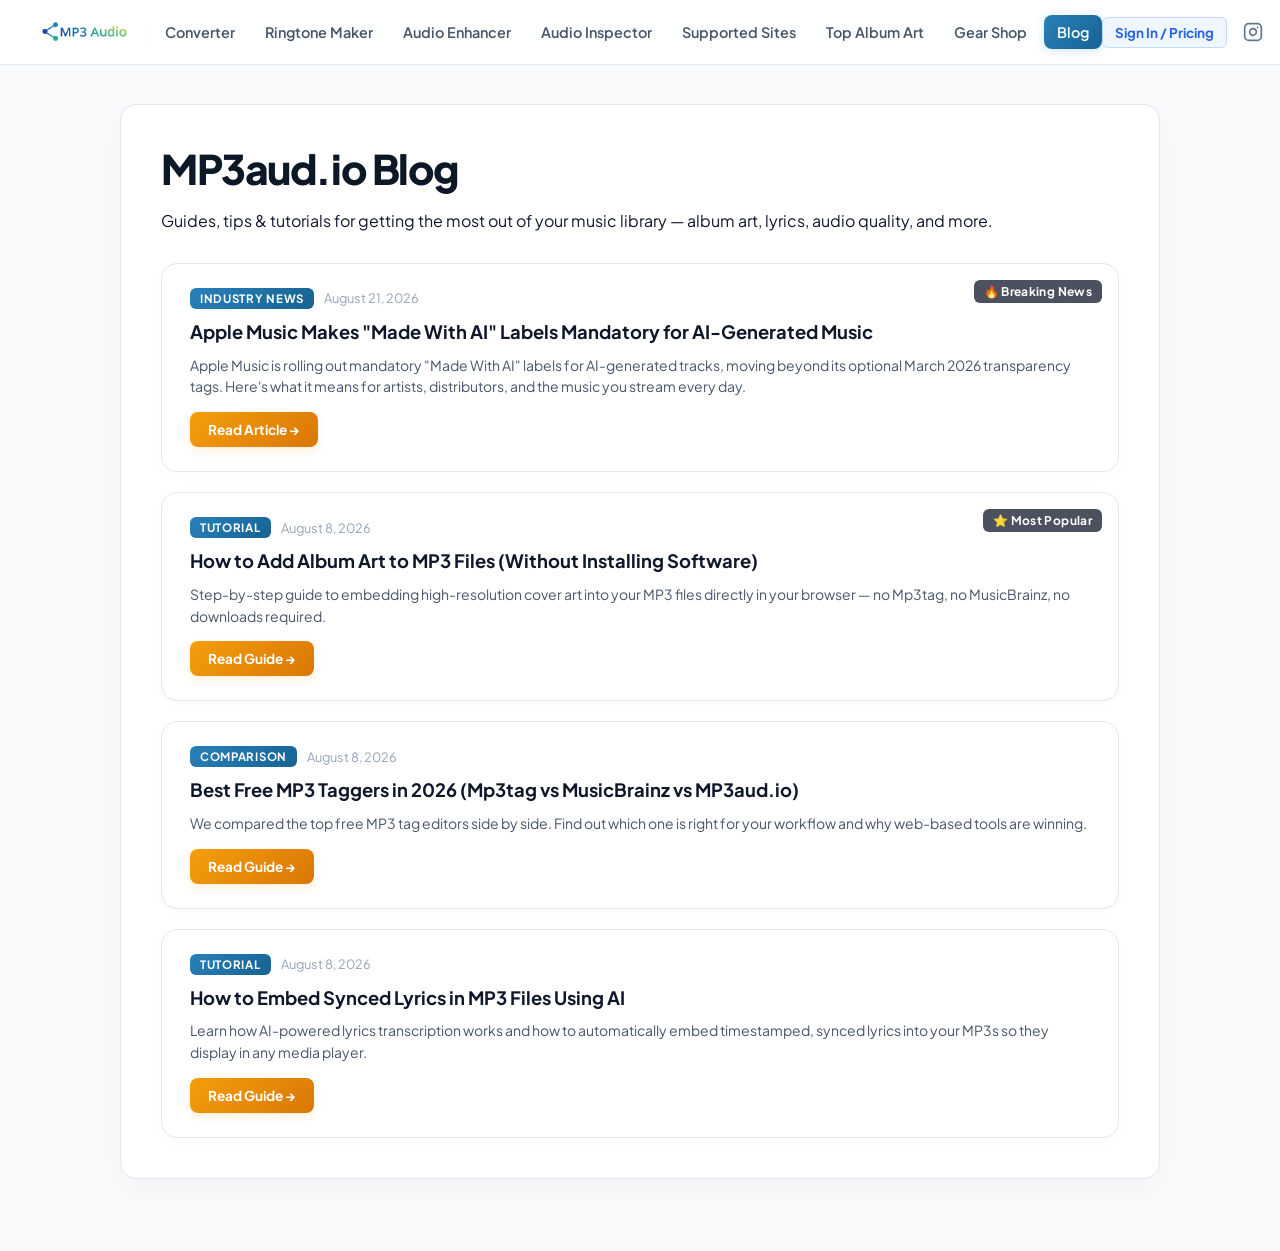
==== commit 93927f80: "feat: add Sign In / Pricing button to header on all pages" ====
--- a/blog/index.html
+++ b/blog/index.html
@@ -62,6 +62,14 @@
                 </ul>
             </nav>
             <div class="header-actions">
+                <a href="../index.html#accountSection" id="headerLoginLink" class="header-auth-link">Sign In / Pricing</a>
+                <div id="headerUserNav" class="header-user-badge hidden">
+                    <a href="../index.html#accountSection" class="header-credit-chip" title="View credits &amp; account">
+                        <span class="header-credit-icon">⚡</span>
+                        <span class="header-credit-text"><strong id="headerPaidCreditsDisplay">0</strong> Credits</span>
+                    </a>
+                    <button id="headerLogoutBtn" class="header-logout-chip" title="Sign Out">Log Out</button>
+                </div>
                 <a href="https://www.instagram.com/mp3aud.io?igsh=ZXljNzMxaGtqdWwz&utm_source=qr" target="_blank"
                     aria-label="Follow us on Instagram"
                     style="color: #64748b; display: flex; align-items: center; transition: color 0.2s;">
@@ -162,5 +170,6 @@
             card.style.animationDelay = `${i * 0.08}s`;
         });
     </script>
+    <script src="../auth-nav.js"></script>
 </body>
 </html>
--- a/style.css
+++ b/style.css
@@ -2,6 +2,10 @@
    1. GLOBAL & LAYOUT
    ========================================= */
 @import url('https://fonts.googleapis.com/css2?family=Plus+Jakarta+Sans:wght@400;500;600;700;800&display=swap');
+
+html {
+    scroll-behavior: smooth;
+}
 
 body {
     font-family: 'Plus Jakarta Sans', -apple-system, BlinkMacSystemFont, "Segoe UI", Roboto, Helvetica, sans-serif;
@@ -381,6 +385,7 @@
     margin: 60px auto 40px auto;
     padding: 0 16px;
     box-sizing: border-box;
+    scroll-margin-top: 80px;
 }
 
 .account-credits-section #rightSideColumn {
@@ -762,6 +767,16 @@
     border-color: #93c5fd;
 }
 
+@media (max-width: 480px) {
+    .header-actions {
+        gap: 8px;
+    }
+    .header-auth-link {
+        font-size: 0.78rem;
+        padding: 5px 9px;
+    }
+}
+
 .header-user-badge {
     display: flex;
     align-items: center;
@@ -2737,6 +2752,7 @@
 
 .faq-trigger[aria-expanded="true"] .faq-icon {
     color: #FF5500;
+    transform: rotate(45deg);
 }
 
 .faq-panel {
@@ -2744,6 +2760,10 @@
     opacity: 0;
     overflow: hidden;
     transition: max-height 0.35s ease, opacity 0.3s ease;
+}
+
+.faq-item.active .faq-panel {
+    opacity: 1;
 }
 
 .faq-content {
@@ -4218,9 +4238,15 @@
 }
 
 .ringtone-guide-section {
-    max-width: 760px;
+    max-width: 820px;
     margin: 10px auto 0 auto;
     width: 100%;
+    background: #ffffff;
+    border: 1px solid #e2e8f0;
+    border-radius: 16px;
+    padding: 28px 24px;
+    box-shadow: 0 4px 16px rgba(0, 0, 0, 0.03);
+    box-sizing: border-box;
 }
 
 /* Platform Switcher Tabs */
@@ -4632,6 +4658,9 @@
     .ringtone-modal-content {
         padding: 20px 16px;
     }
+    .ringtone-guide-section {
+        padding: 18px 12px;
+    }
     .rt-platform-tab {
         font-size: 0.84rem;
         padding: 8px 10px;
